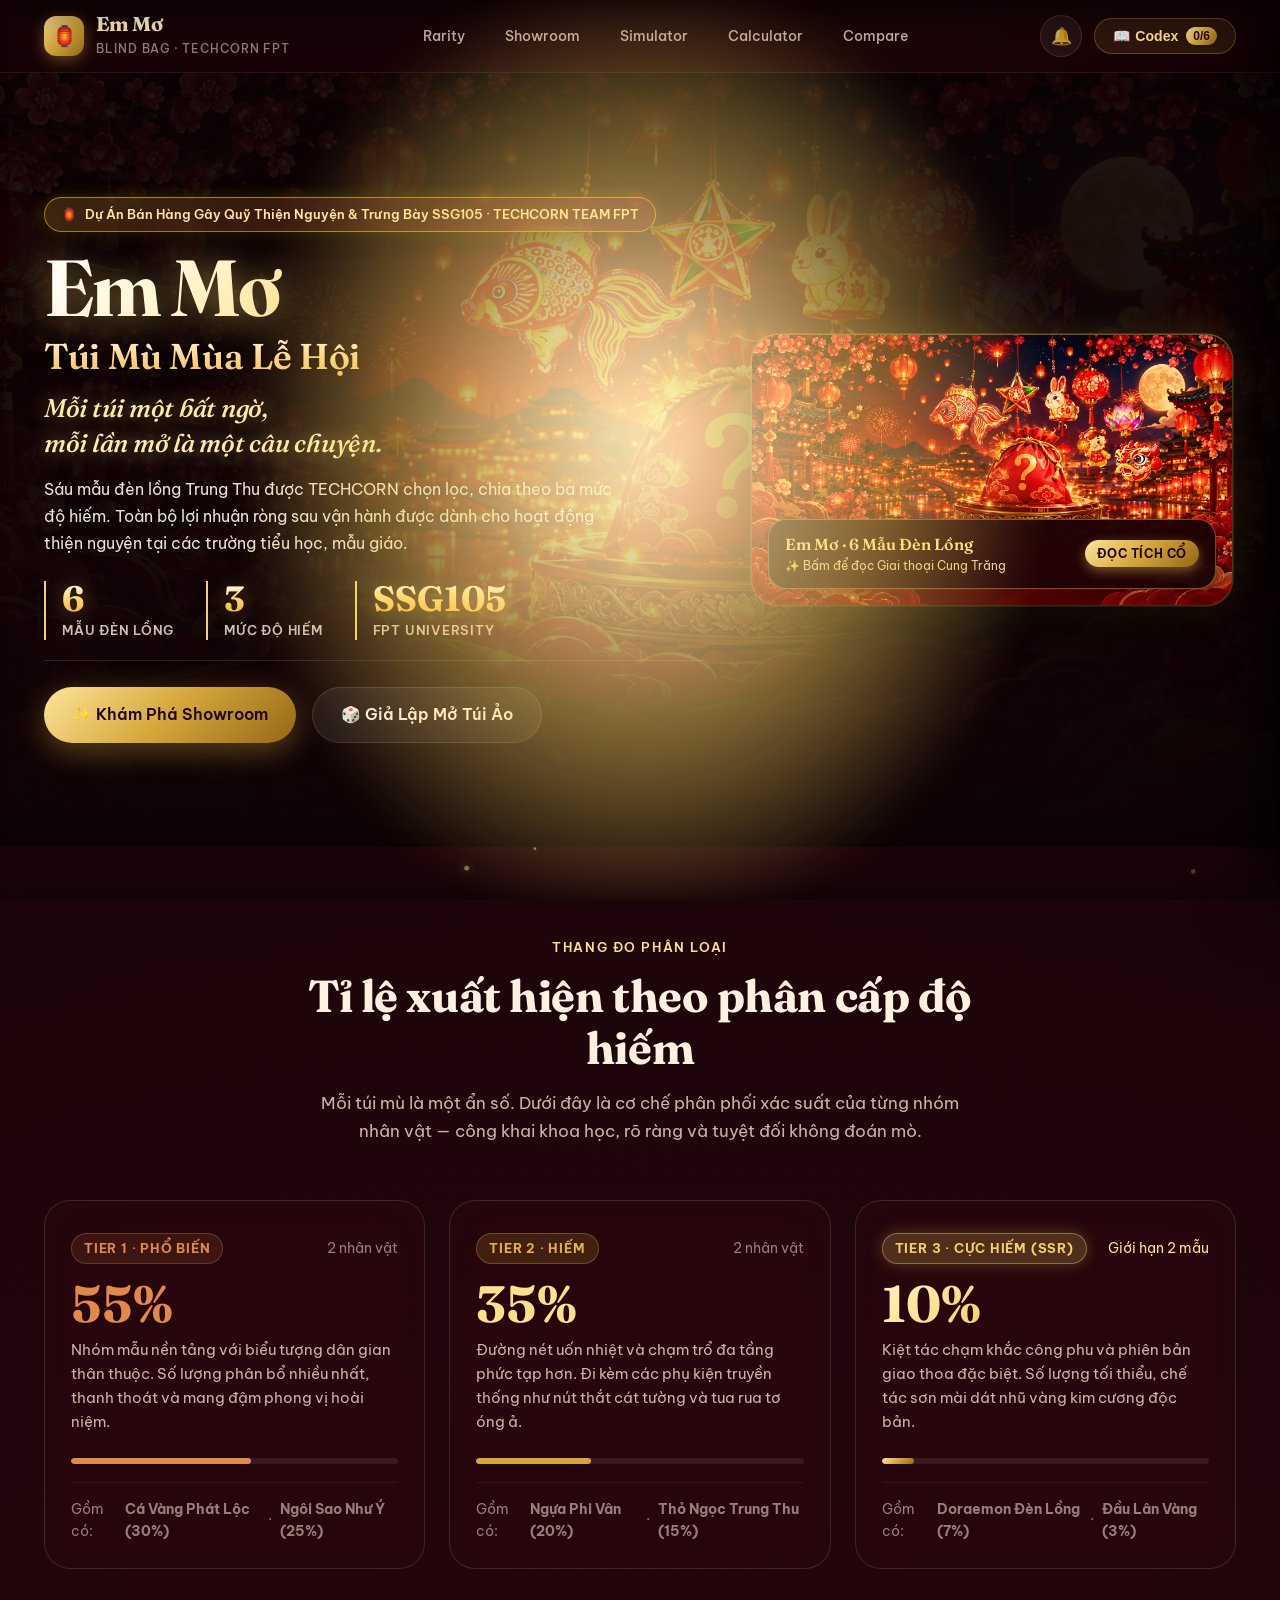
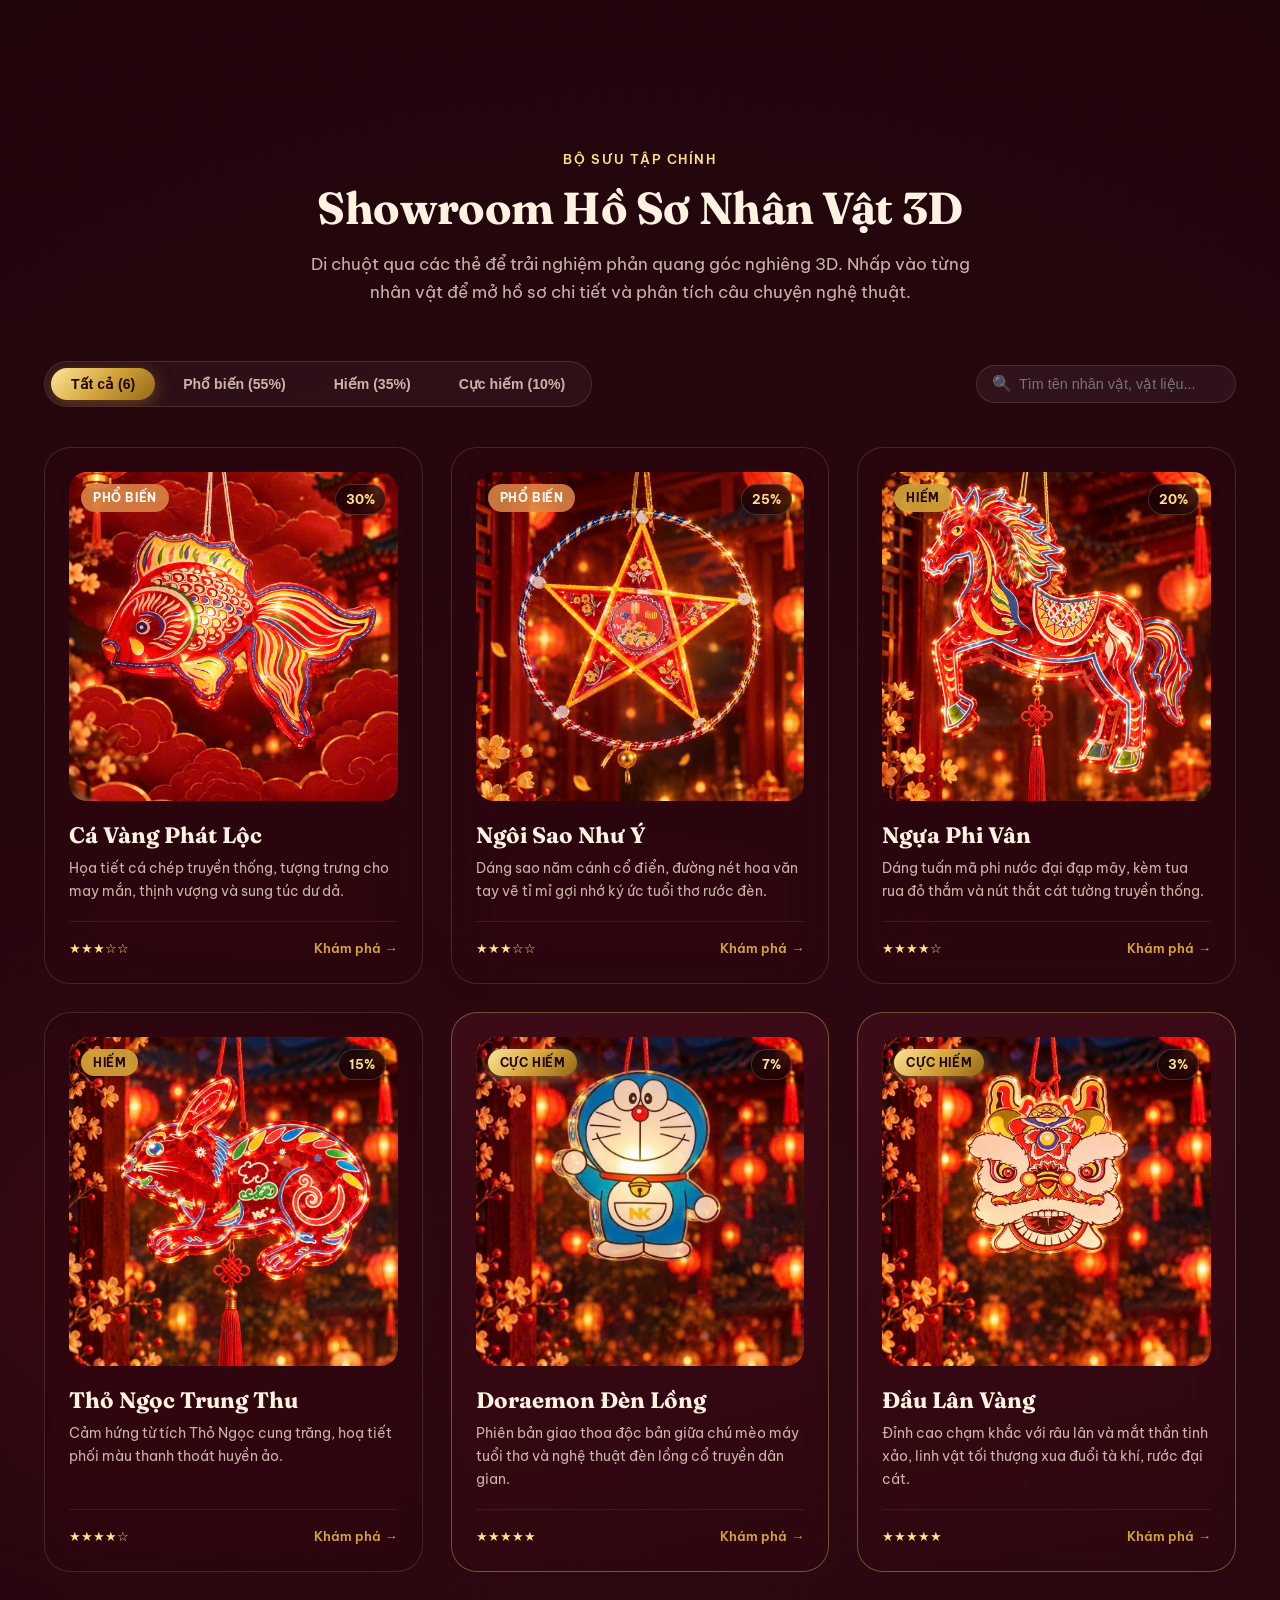
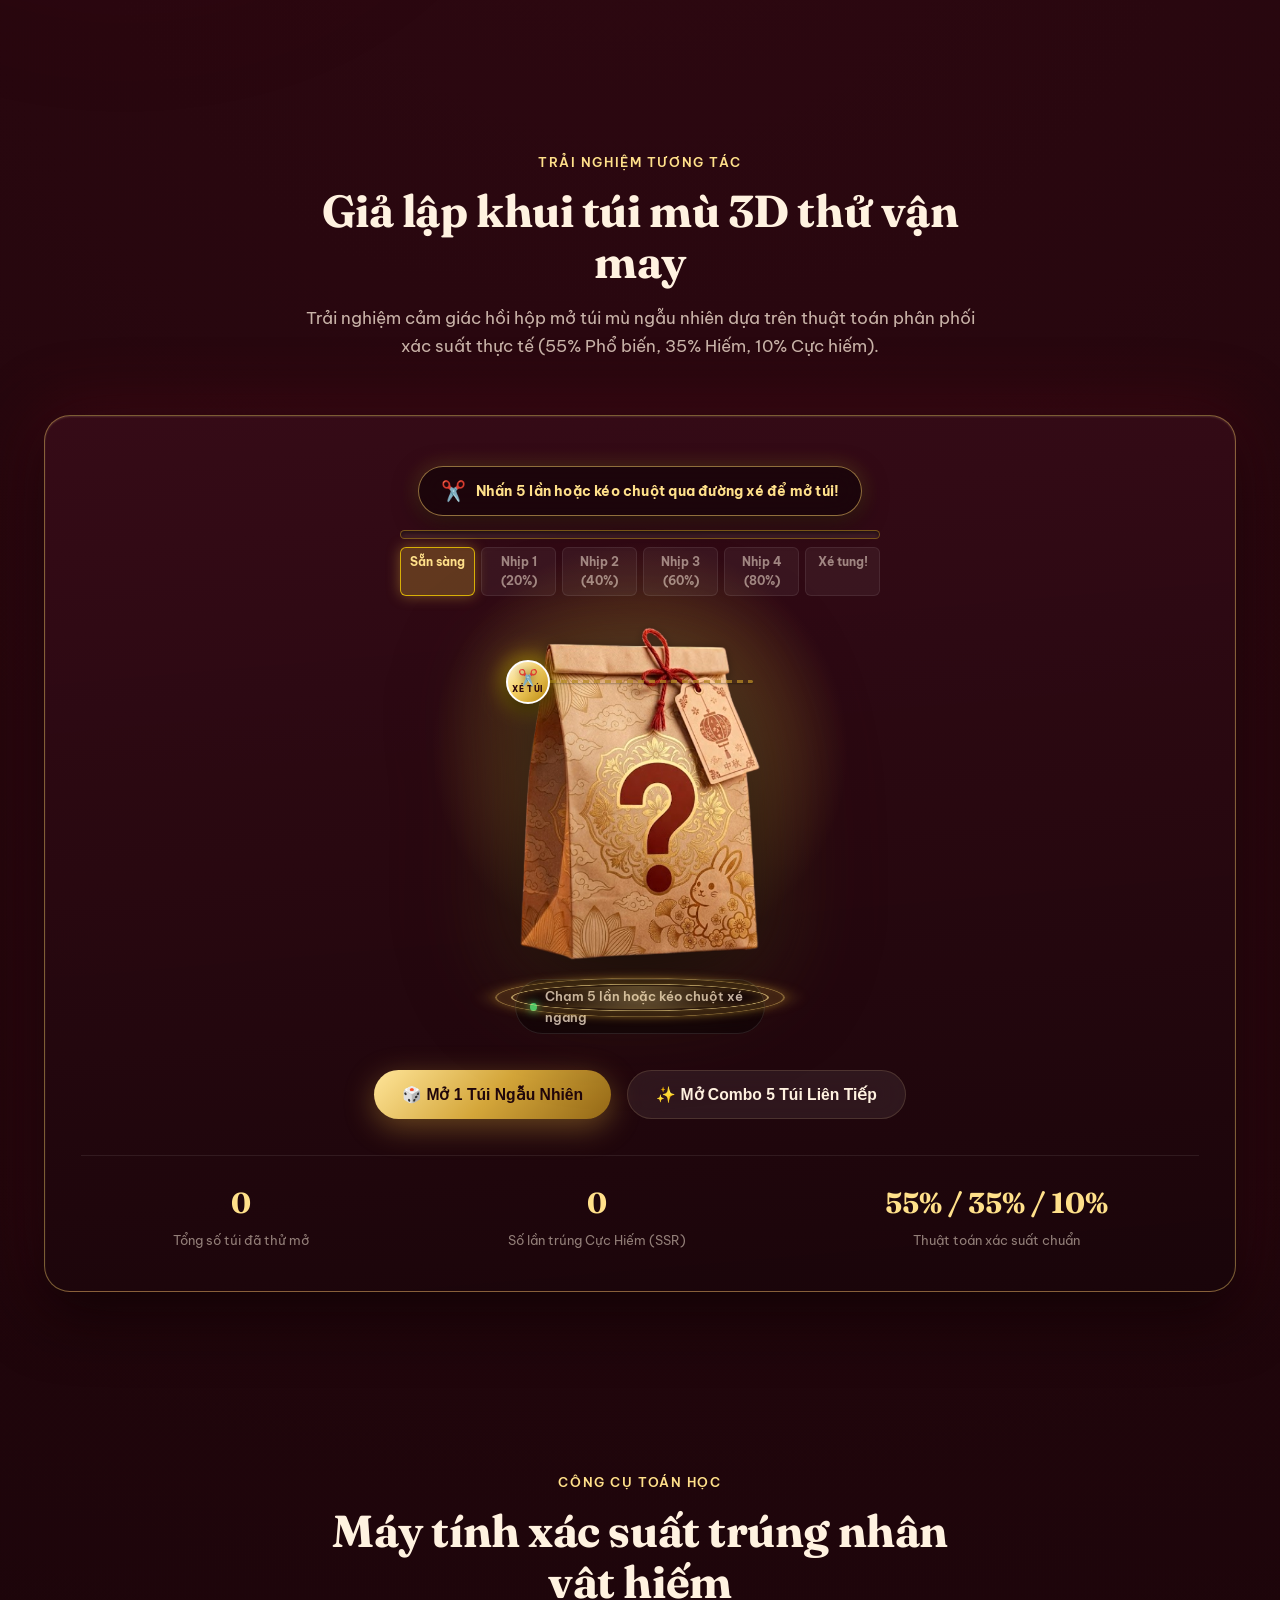
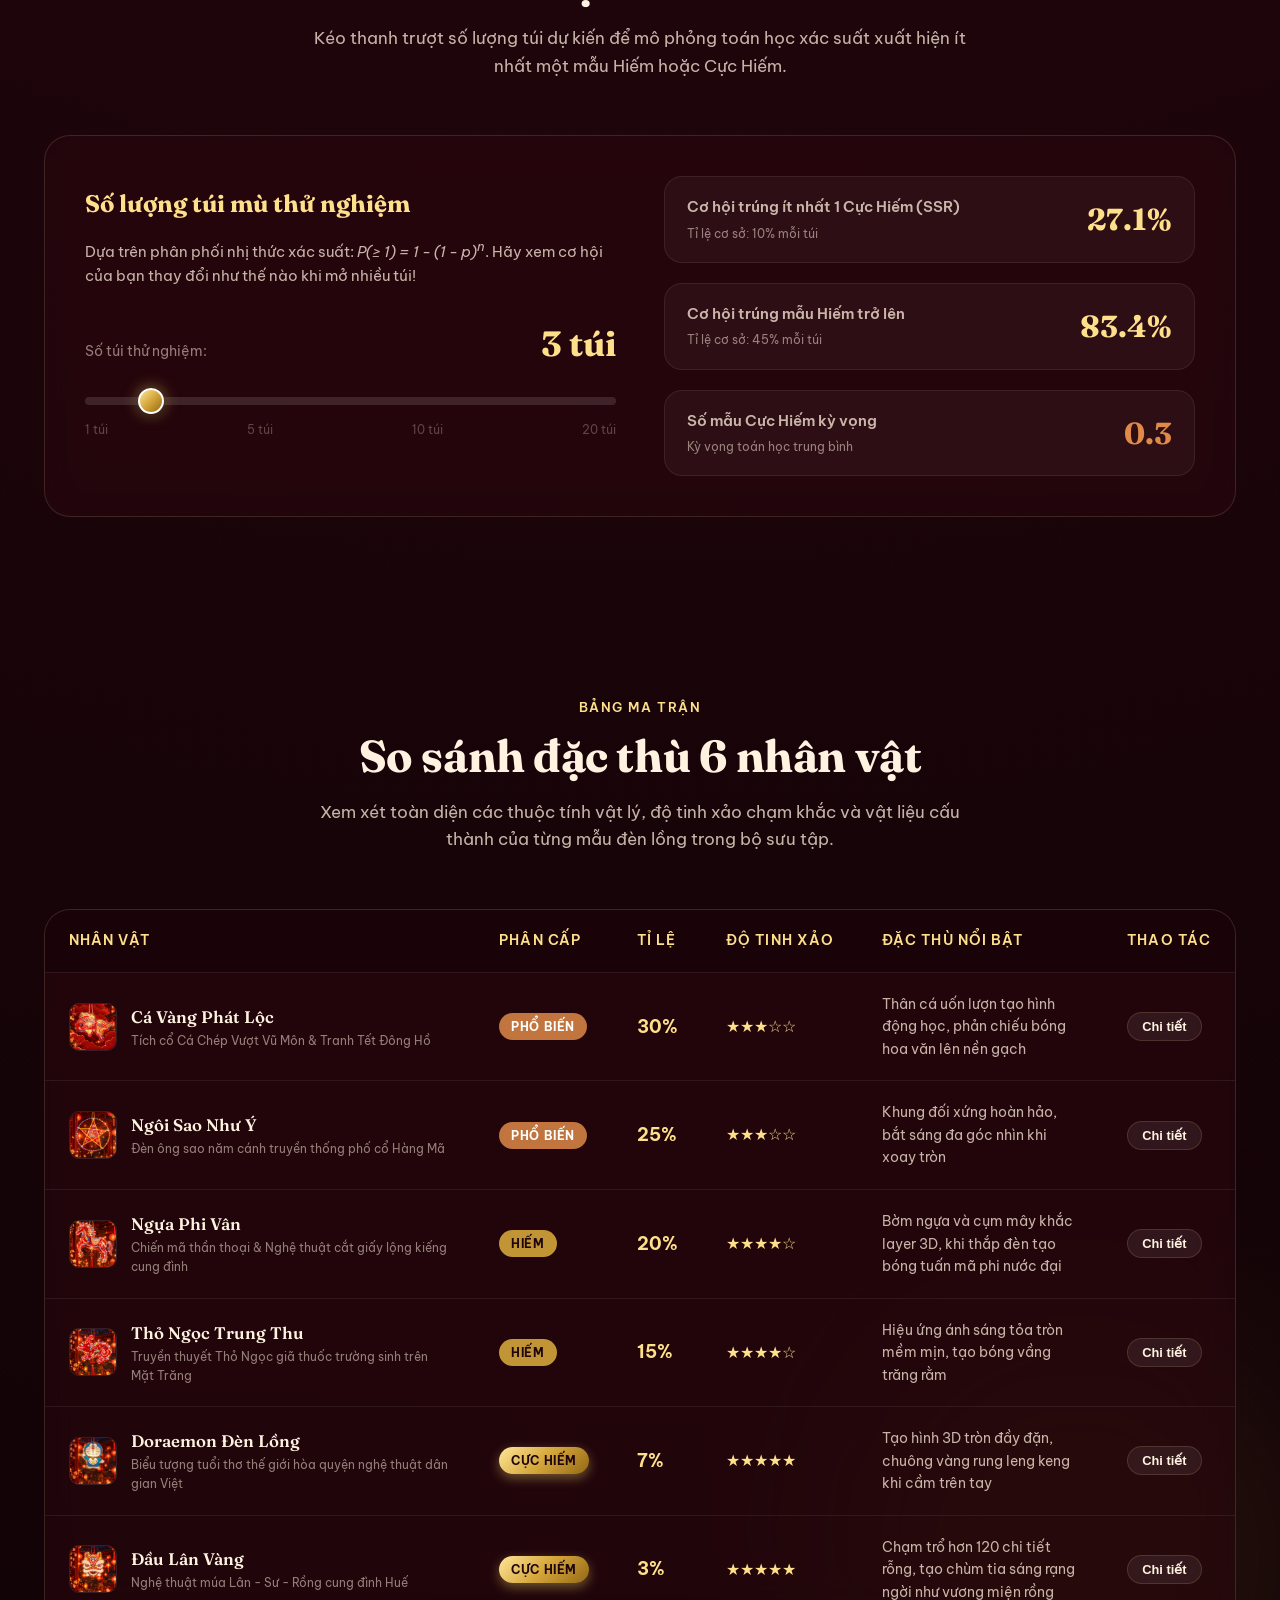
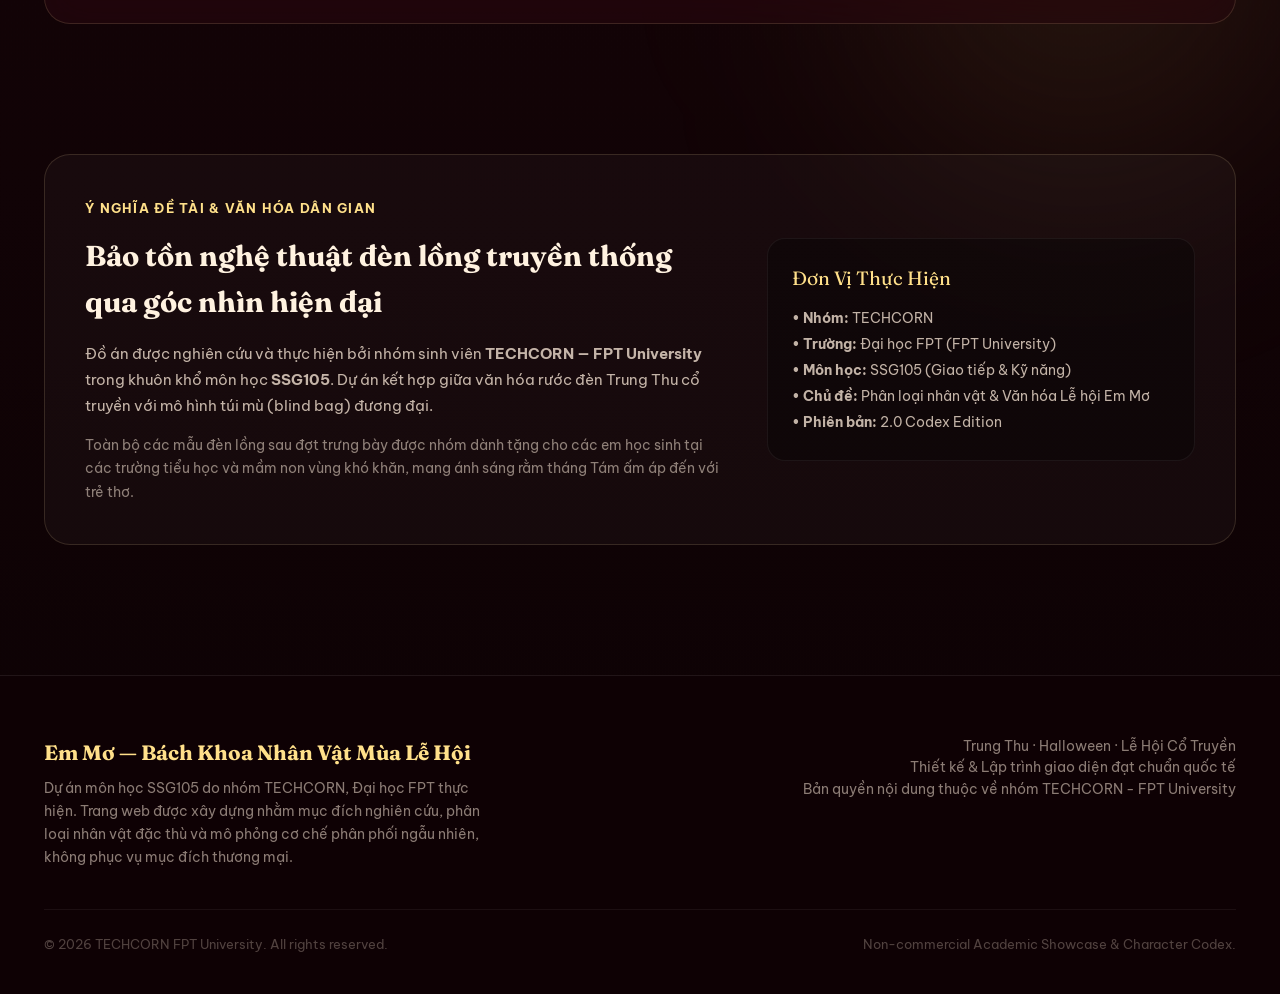
==== index.html @ 9662a5bc "feat(gacha): kéo dài hiệu ứng tia Laser & Lens Flare rực cháy trọn vẹn 3s delay" ====
<!DOCTYPE html>
<html lang="vi">

<head>
  <meta charset="UTF-8">
  <meta name="viewport" content="width=device-width, initial-scale=1.0">
  <title>Em Mơ · Showroom & Bách Khoa Phân Loại Nhân Vật Túi Mù Mùa Lễ Hội</title>

  <!-- SEO Meta Tags -->
  <meta name="description"
    content="Showroom và bách khoa phân loại nhân vật đặc thù đèn lồng túi mù mùa lễ hội. Phân tích chi tiết 6 mẫu đèn lồng, cơ chế tỉ lệ hiếm và công cụ giả lập mở túi 3D. Dự án nghiên cứu nhóm TECHCORN - FPT University.">
  <meta name="keywords"
    content="túi mù, phân loại nhân vật, đèn lồng trung thu, rarity tier, TECHCORN, FPT University, gacha simulator, bách khoa nhân vật">
  <meta property="og:title" content="Em Mơ · Showroom & Bách Khoa Phân Loại Nhân Vật Túi Mù">
  <meta property="og:description"
    content="Khám phá 6 mẫu nhân vật đèn lồng độc đáo với 3 cấp độ hiếm (Phổ biến, Hiếm, Cực hiếm). Trải nghiệm giả lập khui túi 3D sống động.">
  <meta property="og:type" content="website">

  <!-- Google Fonts -->
  <link rel="preconnect" href="https://fonts.googleapis.com">
  <link rel="preconnect" href="https://fonts.gstatic.com" crossorigin>
  <link
    href="https://fonts.googleapis.com/css2?family=Fraunces:ital,opsz,wght@0,9..144,400;0,9..144,600;0,9..144,700;1,9..144,500&family=Be+Vietnam+Pro:wght@400;500;600;700&display=swap"
    rel="stylesheet">

  <!-- Main Stylesheet -->
  <link rel="stylesheet" href="css/style.css?v=4.3_laser_3s">
</head>

<body>

  <!-- Top Reading / Scroll Progress Bar -->
  <div class="site-scroll-progress" id="siteScrollProgress" role="progressbar" aria-label="Tiến độ cuộn trang"
    aria-valuenow="0" aria-valuemin="0" aria-valuemax="100">
    <div class="scroll-progress-glow"></div>
  </div>

  <!-- Mid-Autumn Festive Preloader Screen -->
  <aside class="site-preloader" id="sitePreloader" role="dialog" aria-label="Màn hình tải dữ liệu Em Mơ">
    <div class="preloader-backdrop"></div>
    <div class="preloader-moon-aura"></div>
    <div class="preloader-sparkles" aria-hidden="true">
      <span class="sparkle sp-1">✨</span>
      <span class="sparkle sp-2">⭐</span>
      <span class="sparkle sp-3">✨</span>
      <span class="sparkle sp-4">🏮</span>
    </div>

    <div class="preloader-content">
      <div class="preloader-lantern-wrap">
        <div class="preloader-lantern-tassel top-tassel"></div>
        <div class="preloader-lantern-body">
          <div class="preloader-lantern-ribs"></div>
          <span class="preloader-lantern-icon">🏮</span>
          <div class="preloader-lantern-core-glow"></div>
        </div>
        <div class="preloader-lantern-tassel bottom-tassel"></div>
      </div>

      <div class="preloader-brand">
        <div class="preloader-tag">TECHCORN · FPT UNIVERSITY SSG105</div>
        <h2 class="preloader-title">Em Mơ</h2>
        <p class="preloader-subtitle">Túi Mù Mùa Lễ Hội · Bách Khoa Phân Loại & Showroom</p>
      </div>

      <div class="preloader-bar-wrap">
        <div class="preloader-bar-track">
          <div class="preloader-bar-fill" id="preloaderBarFill" style="width: 0%;">
            <div class="preloader-bar-shimmer"></div>
          </div>
        </div>
        <div class="preloader-status-row">
          <span class="preloader-milestone" id="preloaderMilestoneText">🏮 Đang thắp sáng lồng đèn & chuẩn bị giấy
            dó...</span>
          <span class="preloader-percent" id="preloaderPercent">0%</span>
        </div>
      </div>

      <button type="button" class="btn-skip-preloader" id="btnSkipPreloader" title="Bỏ qua màn hình tải">
        <span>Vào xem ngay</span>
        <span class="skip-arrow">➔</span>
      </button>
    </div>
  </aside>

  <!-- Grand Theatrical Red Opening Curtain (Khai Màn Lễ Hội) -->
  <div class="grand-stage-curtain" id="grandStageCurtain" aria-hidden="true">
    <div class="stage-curtain-half curtain-half-left">
      <div class="curtain-texture texture-left"></div>
      <div class="curtain-sheen"></div>
    </div>
    <div class="stage-curtain-half curtain-half-right">
      <div class="curtain-texture texture-right"></div>
      <div class="curtain-sheen"></div>
    </div>
    <div class="stage-curtain-center-seal" id="stageCurtainSeal">
      <div class="seal-halo"></div>
      <div class="seal-lantern">🏮</div>
      <div class="seal-brand">EM MƠ</div>
      <div class="seal-tassel"></div>
    </div>
    <div class="stage-curtain-light-beam" id="stageCurtainLightBeam"></div>
  </div>

  <!-- Cinematic Page & Section Transition Curtain -->
  <div class="page-transition-curtain" id="pageTransitionCurtain" aria-hidden="true">
    <div class="curtain-panel curtain-panel-top">
      <div class="curtain-fringe fringe-top"></div>
    </div>
    <div class="curtain-panel curtain-panel-bottom">
      <div class="curtain-fringe fringe-bottom"></div>
    </div>
    <div class="curtain-center-badge" id="curtainCenterBadge">
      <div class="curtain-badge-halo"></div>
      <div class="curtain-badge-lantern">🏮</div>
      <div class="curtain-badge-lead">KHÔNG GIAN LỄ HỘI EM MƠ</div>
      <div class="curtain-badge-title" id="curtainTargetTitle">Đang Chuyển Phân Khu...</div>
      <div class="curtain-badge-sub" id="curtainTargetDesc">Hòa cùng sắc màu ánh trăng Trung Thu</div>
      <div class="curtain-badge-spinner"></div>
    </div>
  </div>

  <!-- Ambient Festival Star Canvas -->
  <canvas id="starsCanvas"></canvas>

  <!-- Ambient Glow Effects -->
  <div class="ambient-glow ambient-glow-1"></div>
  <div class="ambient-glow ambient-glow-2"></div>
  <div class="ambient-glow ambient-glow-3"></div>

  <!-- Apple-style Navigation Header -->
  <header class="site-header">
    <div class="container nav-wrap">
      <a href="#hero" class="brand-badge" id="brandLogo">
        <div class="brand-icon">🏮</div>
        <div class="brand-text">
          <h1>Em Mơ</h1>
          <span>Blind Bag · TECHCORN FPT</span>
        </div>
      </a>

      <nav>
        <ul class="nav-links">
          <li><a href="#ti-le" class="nav-link">Rarity</a></li>
          <li><a href="#showroom" class="nav-link">Showroom</a></li>
          <li><a href="#gacha" class="nav-link">Simulator</a></li>
          <li><a href="#tinh-xac-suat" class="nav-link">Calculator</a></li>
          <li><a href="#so-sanh" class="nav-link">Compare</a></li>
        </ul>
      </nav>

      <div class="nav-actions">
        <button class="btn-icon" id="btnAudioToggle" title="Bật/Tắt âm thanh tương tác" aria-label="Toggle Sound">
          🔔
        </button>
        <button class="btn-codex-trigger" id="btnOpenCodex" aria-label="Mở sổ tay sưu tập">
          <span>📖 Codex</span>
          <span class="badge-count" id="codexBadgeCount">0/6</span>
        </button>
      </div>
    </div>
  </header>

  <!-- Hero Section (Apple Keynote Product Showcase) -->
  <section class="hero-section" id="hero">
    <!-- Interactive Background Layers (Spotlight / Flashlight Reveal on Cursor Move) -->
    <div class="hero-bg-layer hero-bg-dark"></div>
    <div class="hero-bg-layer hero-bg-reveal" id="heroSpotlightReveal"></div>
    <div class="hero-lantern-light" id="lanternCursorLight"></div>

    <div class="container hero-grid">
      <div class="hero-text-col">
        <div class="hero-tag">
          <span>🏮</span>
          <span>Dự Án Bán Hàng Gây Quỹ Thiện Nguyện & Trưng Bày SSG105 · TECHCORN TEAM FPT</span>
        </div>

        <h1 class="hero-title">
          <span class="hero-brand-highlight">Em Mơ</span>
          <span class="hero-title-sub">Túi Mù Mùa Lễ Hội</span>
        </h1>

        <p class="hero-slogan">
          Mỗi túi một bất ngờ,<br>
          mỗi lần mở là một câu chuyện.
        </p>

        <p class="hero-lead">
          Sáu mẫu đèn lồng Trung Thu được TECHCORN chọn lọc, chia theo ba mức độ hiếm. Toàn bộ lợi nhuận ròng sau vận
          hành được dành cho hoạt động thiện nguyện tại các trường tiểu học, mẫu giáo.
        </p>

        <div class="hero-meta-strip">
          <div class="meta-item">
            <div class="meta-num">6</div>
            <div class="meta-label">Mẫu đèn lồng</div>
          </div>
          <div class="meta-item">
            <div class="meta-num">3</div>
            <div class="meta-label">Mức độ hiếm</div>
          </div>
          <div class="meta-item">
            <div class="meta-num">SSG105</div>
            <div class="meta-label">FPT University</div>
          </div>
        </div>

        <div class="hero-cta-group">
          <a href="#showroom" class="btn btn-primary" id="btnExploreShowroom">
            <span>✨ Khám Phá Showroom</span>
          </a>
          <a href="#gacha" class="btn btn-secondary" id="btnTryGacha">
            <span>🎲 Giả Lập Mở Túi Ảo</span>
          </a>
        </div>
      </div>

      <div class="hero-showcase">
        <div class="hero-showcase-card" id="heroShowcaseCard" onclick="window.app.openLegendModal()"
          title="Nhấp để xem Giai thoại Chú Cuội Cung Trăng" style="cursor: pointer;">
          <img src="asset/2e14bcdc-1ac5-4136-96bd-afb84cd3220e.png" alt="Bộ sưu tập đèn lồng Em Mơ TECHCORN">
          <div class="hero-card-badge">
            <div class="badge-text-group">
              <div class="badge-name">Em Mơ · 6 Mẫu Đèn Lồng</div>
              <div class="badge-desc">✨ Bấm để đọc Giai thoại Cung Trăng</div>
            </div>
            <span class="card-tier-pill pill-epic badge-pill">Đọc Tích Cổ</span>
          </div>
        </div>
      </div>
    </div>
  </section>

  <!-- Rarity Matrix Section (Google Material Metrics) -->
  <section class="section" id="ti-le">
    <div class="container">
      <div class="section-head">
        <div class="section-tag">Thang Đo Phân Loại</div>
        <h2 class="section-title">Tỉ lệ xuất hiện theo phân cấp độ hiếm</h2>
        <p class="section-sub">
          Mỗi túi mù là một ẩn số. Dưới đây là cơ chế phân phối xác suất của từng nhóm nhân vật — công khai khoa học, rõ
          ràng và tuyệt đối không đoán mò.
        </p>
      </div>

      <div class="rarity-overview-grid">
        <!-- Common Tier -->
        <div class="rarity-tier-card tier-common">
          <div class="tier-top-tag">
            <span class="tier-badge">Tier 1 · Phổ biến</span>
            <span style="font-size: 0.85rem; color: var(--ink-tertiary);">2 nhân vật</span>
          </div>
          <div class="tier-rate-huge">55%</div>
          <p class="tier-summary">
            Nhóm mẫu nền tảng với biểu tượng dân gian thân thuộc. Số lượng phân bổ nhiều nhất, thanh thoát và mang đậm
            phong vị hoài niệm.
          </p>
          <div class="tier-bar-track">
            <div class="tier-bar-fill" style="width: 55%"></div>
          </div>
          <div class="tier-characters-preview">
            <span>Gồm có:</span>
            <strong>Cá Vàng Phát Lộc (30%)</strong> · <strong>Ngôi Sao Như Ý (25%)</strong>
          </div>
        </div>

        <!-- Rare Tier -->
        <div class="rarity-tier-card tier-rare">
          <div class="tier-top-tag">
            <span class="tier-badge">Tier 2 · Hiếm</span>
            <span style="font-size: 0.85rem; color: var(--ink-tertiary);">2 nhân vật</span>
          </div>
          <div class="tier-rate-huge">35%</div>
          <p class="tier-summary">
            Đường nét uốn nhiệt và chạm trổ đa tầng phức tạp hơn. Đi kèm các phụ kiện truyền thống như nút thắt cát
            tường và tua rua tơ óng ả.
          </p>
          <div class="tier-bar-track">
            <div class="tier-bar-fill" style="width: 35%"></div>
          </div>
          <div class="tier-characters-preview">
            <span>Gồm có:</span>
            <strong>Ngựa Phi Vân (20%)</strong> · <strong>Thỏ Ngọc Trung Thu (15%)</strong>
          </div>
        </div>

        <!-- Epic Tier -->
        <div class="rarity-tier-card tier-epic">
          <div class="tier-top-tag">
            <span class="tier-badge">Tier 3 · Cực hiếm (SSR)</span>
            <span style="font-size: 0.85rem; color: var(--gold-bright);">Giới hạn 2 mẫu</span>
          </div>
          <div class="tier-rate-huge">10%</div>
          <p class="tier-summary">
            Kiệt tác chạm khắc công phu và phiên bản giao thoa đặc biệt. Số lượng tối thiểu, chế tác sơn mài dát nhũ
            vàng kim cương độc bản.
          </p>
          <div class="tier-bar-track">
            <div class="tier-bar-fill" style="width: 10%"></div>
          </div>
          <div class="tier-characters-preview">
            <span>Gồm có:</span>
            <strong>Doraemon Đèn Lồng (7%)</strong> · <strong>Đầu Lân Vàng (3%)</strong>
          </div>
        </div>
      </div>
    </div>
  </section>

  <!-- Character Showroom (Apple 3D Tilt Cards) -->
  <section class="section" id="showroom">
    <div class="container">
      <div class="section-head">
        <div class="section-tag">Bộ Sưu Tập Chính</div>
        <h2 class="section-title">Showroom Hồ Sơ Nhân Vật 3D</h2>
        <p class="section-sub">
          Di chuột qua các thẻ để trải nghiệm phản quang góc nghiêng 3D. Nhấp vào từng nhân vật để mở hồ sơ chi tiết và
          phân tích câu chuyện nghệ thuật.
        </p>
      </div>

      <!-- Controls: Filter Pills & Search -->
      <div class="showroom-controls">
        <div class="filter-pills" role="tablist">
          <button class="filter-pill active" data-filter="all">Tất cả (6)</button>
          <button class="filter-pill" data-filter="common">Phổ biến (55%)</button>
          <button class="filter-pill" data-filter="rare">Hiếm (35%)</button>
          <button class="filter-pill" data-filter="epic">Cực hiếm (10%)</button>
        </div>

        <div class="search-input-wrap">
          <span class="search-icon">🔍</span>
          <input type="text" id="characterSearch" placeholder="Tìm tên nhân vật, vật liệu..."
            aria-label="Tìm kiếm nhân vật">
        </div>
      </div>

      <!-- Card Grid dynamically rendered by app.js -->
      <div class="characters-grid" id="charactersGrid">
        <!-- Rendered by JS -->
      </div>
    </div>
  </section>

  <!-- Gacha Simulator Section (Google Interactive Utility) -->
  <section class="section" id="gacha">
    <div class="container">
      <div class="section-head">
        <div class="section-tag">Trải Nghiệm Tương Tác</div>
        <h2 class="section-title">Giả lập khui túi mù 3D thử vận may</h2>
        <p class="section-sub">
          Trải nghiệm cảm giác hồi hộp mở túi mù ngẫu nhiên dựa trên thuật toán phân phối xác suất thực tế (55% Phổ
          biến, 35% Hiếm, 10% Cực hiếm).
        </p>
      </div>

      <div class="simulator-box">
        <!-- Suspense flash overlay for 3s reveal moment -->
        <div class="suspense-flash-overlay" id="suspenseFlashOverlay"></div>

        <div class="sim-visual-stage">
          <!-- Background Atmospheric Light & Spinning Sunburst Rays -->
          <div class="bag-light-rays" id="bagLightRays"></div>
          <div class="sunburst-rays" id="sunburstRays"></div>

          <!-- Tear Status & Step Indicators -->
          <div class="tear-status-box" id="tearStatusBox">
            <div class="tear-hint-badge" id="tearHintBadge">
              <span class="tear-hint-icon">✂️</span>
              <span class="tear-hint-text" id="tearHintText">Nhấn 5 lần hoặc kéo chuột qua đường xé để mở túi!</span>
            </div>

            <!-- 3-Second Suspense Countdown Banner (Shown during suspense phase) -->
            <div class="suspense-countdown-badge" id="suspenseCountdownBadge" style="display: none;">
              <span class="countdown-spinner">🏮</span>
              <span class="countdown-text" id="countdownText">Đang giải mã nhân vật... 3.0s</span>
            </div>

            <div class="tear-progress-wrapper">
              <div class="tear-progress-bar">
                <div class="tear-progress-fill" id="tearProgressFill" style="width: 0%;"></div>
              </div>
              <div class="tear-step-indicators" id="tearStepIndicators">
                <div class="tear-step-pill active" data-step="0">Sẵn sàng</div>
                <div class="tear-step-pill" data-step="1">Nhịp 1 (20%)</div>
                <div class="tear-step-pill" data-step="2">Nhịp 2 (40%)</div>
                <div class="tear-step-pill" data-step="3">Nhịp 3 (60%)</div>
                <div class="tear-step-pill" data-step="4">Nhịp 4 (80%)</div>
                <div class="tear-step-pill" data-step="5">Xé tung!</div>
              </div>
            </div>
          </div>

          <!-- Realistic Kraft Paper Blind Bag & Interactive Stage -->
          <div class="blind-bag-wrapper" id="interactiveBag" role="button" tabindex="0"
            aria-label="Túi mù Em Mơ - Nhấn 5 lần hoặc kéo chuột để xé">
            <div class="blind-bag-stage" id="blindBagStage">
              <!-- Golden light ray leaking from tear -->
              <div class="bag-internal-glow" id="bagInternalGlow"></div>

              <!-- Main Kraft Paper Bag Container with Two-Part Separation -->
              <div class="bag-image-container" id="bagImageContainer">
                <!-- 1. Interior Bag Cavity (Revealed between the split parts) -->
                <div class="bag-interior-cavity" id="bagInteriorCavity">
                  <div class="bag-cavity-bg"></div>
                  <div class="bag-cavity-gold-glow"></div>
                </div>

                <!-- 2. Suspense Peek Card (Nested inside the cavity, rises up when torn) -->
                <div class="suspense-peek-card" id="suspensePeekCard">
                  <div class="peek-card-inner">
                    <span class="peek-lantern-icon">🏮</span>
                    <div class="peek-aura"></div>
                    <span class="peek-text">MỞ BÍ ẨN</span>
                  </div>
                </div>

                <!-- 3. Bottom Part of Bag (Pouch Body below tear line) -->
                <div class="bag-split-part bag-part-bottom" id="bagPartBottom">
                  <img src="asset/blind_bag_kraft.png" alt="Thân túi mù Em Mơ" class="bag-kraft-img" draggable="false">
                  <div class="bag-torn-fringe bag-torn-fringe-bottom" id="tornFringeBottom"></div>
                </div>

                <!-- 4. Top Part of Bag (Folded Flap above tear line - Separates and Lifts) -->
                <div class="bag-split-part bag-part-top" id="bagPartTop">
                  <img src="asset/blind_bag_kraft.png" alt="Nắp túi mù Em Mơ" class="bag-kraft-img" draggable="false">
                  <div class="bag-torn-fringe bag-torn-fringe-top" id="tornFringeTop"></div>
                </div>

                <!-- 5. Enhanced Jagged Tear Strip Zone Across Paper Fold -->
                <div class="tear-strip-zone" id="tearStripZone" title="Kéo chuột ngang hoặc chạm vào đây để xé túi!">
                  <div class="tear-line-guide">
                    <!-- Dashed Perforation Teeth -->
                    <div class="tear-paper-perforation"></div>

                    <!-- Jagged Glowing Cut Seam -->
                    <div class="tear-line-cut" id="tearLineCut" style="width: 0%;">
                      <div class="tear-jagged-core"></div>
                      <div class="tear-edge-fibers"></div>
                    </div>

                    <!-- Sliding Scissor Zipper Knob -->
                    <div class="tear-zipper" id="tearZipper" style="left: 0%;">
                      <div class="zipper-blade-core">
                        <span class="zipper-blade">✂️</span>
                      </div>
                      <span class="zipper-label">XÉ TÚI</span>
                    </div>
                  </div>
                </div>

                <!-- 6. Paper Shred Particles Container -->
                <div class="paper-shreds-container" id="paperShredsContainer"></div>

                <!-- 7. Cinematic Laser Slice Beam & Anamorphic Flare (Inspired by Gacha Video) -->
                <div class="laser-flare-slice" id="laserFlareSlice">
                  <div class="laser-beam-core"></div>
                  <div class="laser-beam-flare"></div>
                  <div class="laser-spark-burst"></div>
                </div>

                <!-- 8. Volumetric Slit God-Rays (Erupting from opened seam) -->
                <div class="slit-god-rays" id="slitGodRays">
                  <div class="god-ray ray-1"></div>
                  <div class="god-ray ray-2"></div>
                  <div class="god-ray ray-3"></div>
                  <div class="god-ray ray-4"></div>
                  <div class="god-ray ray-5"></div>
                </div>
              </div>
            </div>

            <!-- Lotus Pedestal Platform -->
            <div class="bag-lotus-pedestal">
              <div class="pedestal-ring pedestal-ring-outer"></div>
              <div class="pedestal-ring pedestal-ring-inner"></div>
              <div class="pedestal-light-disc"></div>
            </div>

            <div class="bag-interactive-tag" id="bagInteractiveTag">
              <span class="pulse-dot"></span>
              <span id="bagTagText">Chạm 5 lần hoặc kéo chuột xé ngang</span>
            </div>
          </div>
        </div>

        <div class="sim-actions">
          <button class="btn btn-primary" id="btnPull1">
            <span>🎲 Mở 1 Túi Ngẫu Nhiên</span>
          </button>
          <button class="btn btn-secondary" id="btnPull5">
            <span>✨ Mở Combo 5 Túi Liên Tiếp</span>
          </button>
        </div>

        <div class="sim-stats-strip">
          <div>
            <div class="sim-stat-val" id="statTotalPulls">0</div>
            <div class="sim-stat-lbl">Tổng số túi đã thử mở</div>
          </div>
          <div>
            <div class="sim-stat-val" id="statEpicPulls">0</div>
            <div class="sim-stat-lbl">Số lần trúng Cực Hiếm (SSR)</div>
          </div>
          <div>
            <div class="sim-stat-val">55% / 35% / 10%</div>
            <div class="sim-stat-lbl">Thuật toán xác suất chuẩn</div>
          </div>
        </div>
      </div>
    </div>
  </section>

  <!-- Interactive Probability Calculator (Google-style Smart Tool) -->
  <section class="section" id="tinh-xac-suat">
    <div class="container">
      <div class="section-head">
        <div class="section-tag">Công Cụ Toán Học</div>
        <h2 class="section-title">Máy tính xác suất trúng nhân vật hiếm</h2>
        <p class="section-sub">
          Kéo thanh trượt số lượng túi dự kiến để mô phỏng toán học xác suất xuất hiện ít nhất một mẫu Hiếm hoặc Cực
          Hiếm.
        </p>
      </div>

      <div class="calc-card">
        <div>
          <h3
            style="font-family: 'Fraunces', serif; font-size: 1.5rem; color: var(--gold-bright); margin-bottom: 12px;">
            Số lượng túi mù thử nghiệm
          </h3>
          <p style="color: var(--ink-secondary); font-size: 0.95rem; line-height: 1.6;">
            Dựa trên phân phối nhị thức xác suất: <em>P(≥ 1) = 1 - (1 - p)<sup>n</sup></em>. Hãy xem cơ hội của bạn thay
            đổi như thế nào khi mở nhiều túi!
          </p>

          <div class="slider-group">
            <div class="slider-label-row">
              <span style="font-size: 0.9rem; color: var(--ink-tertiary);">Số túi thử nghiệm:</span>
              <span class="slider-count-display" id="sliderCountDisplay">3 túi</span>
            </div>
            <input type="range" class="custom-slider" id="bagCountSlider" min="1" max="20" value="3" step="1">
            <div
              style="display:flex; justify-content:space-between; font-size:0.75rem; color:var(--ink-faint); margin-top:8px;">
              <span>1 túi</span>
              <span>5 túi</span>
              <span>10 túi</span>
              <span>20 túi</span>
            </div>
          </div>
        </div>

        <div class="calc-results-panel">
          <div class="result-metric-row">
            <div>
              <div class="metric-name">Cơ hội trúng ít nhất 1 Cực Hiếm (SSR)</div>
              <div style="font-size: 0.78rem; color: var(--ink-tertiary); margin-top: 4px;">Tỉ lệ cơ sở: 10% mỗi túi
              </div>
            </div>
            <div class="metric-pct" id="calcEpicPct">27.1%</div>
          </div>

          <div class="result-metric-row">
            <div>
              <div class="metric-name">Cơ hội trúng mẫu Hiếm trở lên</div>
              <div style="font-size: 0.78rem; color: var(--ink-tertiary); margin-top: 4px;">Tỉ lệ cơ sở: 45% mỗi túi
              </div>
            </div>
            <div class="metric-pct" id="calcRarePct">83.4%</div>
          </div>

          <div class="result-metric-row">
            <div>
              <div class="metric-name">Số mẫu Cực Hiếm kỳ vọng</div>
              <div style="font-size: 0.78rem; color: var(--ink-tertiary); margin-top: 4px;">Kỳ vọng toán học trung bình
              </div>
            </div>
            <div class="metric-pct" style="color: var(--tier-common);" id="calcExpectedEpic">0.3</div>
          </div>
        </div>
      </div>
    </div>
  </section>

  <!-- Comparison Matrix (Apple-style Specifications Comparison) -->
  <section class="section" id="so-sanh">
    <div class="container">
      <div class="section-head">
        <div class="section-tag">Bảng Ma Trận</div>
        <h2 class="section-title">So sánh đặc thù 6 nhân vật</h2>
        <p class="section-sub">
          Xem xét toàn diện các thuộc tính vật lý, độ tinh xảo chạm khắc và vật liệu cấu thành của từng mẫu đèn lồng
          trong bộ sưu tập.
        </p>
      </div>

      <div class="table-responsive">
        <table class="matrix-table">
          <thead>
            <tr>
              <th>Nhân vật</th>
              <th>Phân cấp</th>
              <th>Tỉ lệ</th>
              <th>Độ tinh xảo</th>
              <th>Đặc thù nổi bật</th>
              <th>Thao tác</th>
            </tr>
          </thead>
          <tbody id="compareTableBody">
            <!-- Rendered by JS -->
          </tbody>
        </table>
      </div>
    </div>
  </section>

  <!-- Academic & Cultural Project Context -->
  <section class="section" style="padding-top: 40px;">
    <div class="container">
      <div
        style="background: rgba(255,255,255,0.03); border: var(--glass-border); border-radius: var(--radius-lg); padding: 40px; display: grid; grid-template-columns: 1.2fr 0.8fr; gap: 40px; align-items: center;">
        <div>
          <span
            style="font-size: 0.8rem; font-weight:700; text-transform:uppercase; letter-spacing:0.1em; color:var(--gold-bright);">Ý
            Nghĩa Đề Tài & Văn Hóa Dân Gian</span>
          <h3 style="font-family:'Fraunces', serif; font-size:1.8rem; margin:12px 0 16px; color:var(--ink-primary);">
            Bảo tồn nghệ thuật đèn lồng truyền thống qua góc nhìn hiện đại
          </h3>
          <p style="color:var(--ink-secondary); font-size:0.95rem; line-height:1.7; margin-bottom:16px;">
            Đồ án được nghiên cứu và thực hiện bởi nhóm sinh viên <strong>TECHCORN — FPT University</strong> trong khuôn
            khổ môn học <strong>SSG105</strong>. Dự án kết hợp giữa văn hóa rước đèn Trung Thu cổ truyền với mô hình túi
            mù (blind bag) đương đại.
          </p>
          <p style="color:var(--ink-tertiary); font-size:0.9rem; line-height:1.6;">
            Toàn bộ các mẫu đèn lồng sau đợt trưng bày được nhóm dành tặng cho các em học sinh tại các trường tiểu học
            và mầm non vùng khó khăn, mang ánh sáng rằm tháng Tám ấm áp đến với trẻ thơ.
          </p>
        </div>

        <div
          style="background: rgba(0,0,0,0.3); border-radius: var(--radius-md); padding: 24px; border: 1px solid rgba(255,255,255,0.06);">
          <div style="font-family:'Fraunces', serif; font-size:1.2rem; color:var(--gold-bright); margin-bottom:12px;">
            Đơn Vị Thực Hiện</div>
          <div style="font-size:0.9rem; color:var(--ink-secondary); line-height:1.8;">
            <div>• <strong>Nhóm:</strong> TECHCORN</div>
            <div>• <strong>Trường:</strong> Đại học FPT (FPT University)</div>
            <div>• <strong>Môn học:</strong> SSG105 (Giao tiếp & Kỹ năng)</div>
            <div>• <strong>Chủ đề:</strong> Phân loại nhân vật & Văn hóa Lễ hội Em Mơ</div>
            <div>• <strong>Phiên bản:</strong> 2.0 Codex Edition</div>
          </div>
        </div>
      </div>
    </div>
  </section>

  <!-- Site Footer -->
  <footer class="site-footer">
    <div class="container">
      <div class="footer-grid">
        <div class="footer-brand">
          <h4>Em Mơ — Bách Khoa Nhân Vật Mùa Lễ Hội</h4>
          <p>
            Dự án môn học SSG105 do nhóm TECHCORN, Đại học FPT thực hiện. Trang web được xây dựng nhằm mục đích nghiên
            cứu, phân loại nhân vật đặc thù và mô phỏng cơ chế phân phối ngẫu nhiên, không phục vụ mục đích thương mại.
          </p>
        </div>
        <div class="footer-credits">
          <div>Trung Thu · Halloween · Lễ Hội Cổ Truyền</div>
          <div>Thiết kế & Lập trình giao diện đạt chuẩn quốc tế</div>
          <div>Bản quyền nội dung thuộc về nhóm TECHCORN - FPT University</div>
        </div>
      </div>

      <div class="footer-bottom">
        <div>© 2026 TECHCORN FPT University. All rights reserved.</div>
        <div>Non-commercial Academic Showcase & Character Codex.</div>
      </div>
    </div>
  </footer>

  <!-- =========================================================================
       MODALS & DRAWERS
       ========================================================================= -->

  <!-- Character Inspect Modal (Apple Inspection View) -->
  <div class="modal-overlay" id="inspectModal" role="dialog" aria-modal="true">
    <div class="modal-dialog">
      <button class="modal-close-btn" id="btnCloseInspect" aria-label="Đóng hồ sơ">✕</button>
      <div id="inspectContent">
        <!-- Rendered dynamically by app.js -->
      </div>
    </div>
  </div>

  <!-- Gacha Reveal Modal (Cinematic Unboxing & 3D Card Flip Stage) -->
  <div class="modal-overlay gacha-stage-overlay" id="revealModal" role="dialog" aria-modal="true">
    <div class="modal-dialog gacha-theater-dialog">
      <button class="modal-close-btn gacha-close-btn" id="btnCloseReveal" aria-label="Đóng kết quả">✕</button>
      <div class="gacha-theater-stage" id="revealSingleContent">
        <!-- Rendered dynamically by gacha-simulator.js -->
      </div>
    </div>
  </div>

  <!-- Moon Legend Modal (Giai Thoại Chú Cuội Cung Trăng) -->
  <div class="modal-overlay" id="legendModal" role="dialog" aria-modal="true">
    <div class="modal-dialog" style="max-width: 740px;">
      <button class="modal-close-btn" id="btnCloseLegend" aria-label="Đóng giai thoại">✕</button>
      <div class="legend-modal-content">
        <div class="legend-modal-header">
          <div class="legend-modal-tag">🏮 Tích Cổ Dân Gian Việt Nam</div>
          <h2 class="legend-modal-title">Giai Thoại Cung Trăng · Sự Tích Chú Cuội & Cây Đa Thần</h2>
        </div>

        <div class="legend-modal-body">
          <div class="legend-modal-art">
            <img src="asset/2e14bcdc-1ac5-4136-96bd-afb84cd3220e.png" alt="Chú Cuội Cung Trăng Em Mơ">
            <div class="legend-art-caption">Đêm rằm tháng Tám — Ánh trăng rằm và rước đèn lồng tuổi thơ</div>
          </div>

          <div class="legend-story-card">
            <div class="legend-quote-mark">“</div>
            <p class="legend-story-text">
              Chú Cuội có một cây đa thần, lá có thể cải tử hoàn sinh. Cuội dặn vợ tuyệt đối không được tưới nước bẩn
              vào gốc cây, nhưng vợ Cuội quên lời, cây đa bật gốc bay thẳng lên trời. Cuội chạy theo ôm lấy rễ cây, bị
              cuốn lên cung trăng luôn từ đó. Vì vậy, đêm rằm nhìn lên mặt trăng, người ta nói có thể thấy bóng chú Cuội
              ngồi dưới gốc cây đa — và trẻ con rước đèn đêm Trung Thu cũng là để "gọi" Cuội cùng chị Hằng xuống trần
              chơi với chúng.
            </p>
          </div>

          <div class="legend-cultural-significance">
            <div class="significance-icon">🏮</div>
            <div class="significance-text">
              <strong>Ý nghĩa dự án Em Mơ:</strong> Mỗi chiếc đèn lồng được thắp sáng không chỉ thắp lên niềm vui rước
              hội của tuổi thơ mà còn là nhịp cầu lưu giữ bản sắc văn hóa dân gian Việt, hướng tới mục tiêu thiện nguyện
              gây quỹ mang lồng đèn trao tặng các em nhỏ vùng khó khăn.
            </div>
          </div>
        </div>

        <div class="legend-modal-footer">
          <button class="btn btn-primary"
            onclick="document.getElementById('legendModal').classList.remove('active'); if(window.app && window.app.transitionTo){ window.app.transitionTo('#showroom'); } else { window.location.href='#showroom'; }">
            ✨ Khám Phá 6 Mẫu Đèn Lồng
          </button>
          <button class="btn btn-secondary"
            onclick="document.getElementById('legendModal').classList.remove('active');">
            Đóng Lại
          </button>
        </div>
      </div>
    </div>
  </div>

  <!-- Personal Codex Drawer (Sổ Tay Sưu Tập Cá Nhân) -->
  <div class="codex-drawer" id="codexDrawer" role="dialog" aria-modal="true">
    <div class="drawer-header">
      <div class="drawer-title">📖 Sổ Tay Sưu Tập</div>
      <button class="modal-close-btn" id="btnCloseCodex" style="position:static;" aria-label="Đóng sổ tay">✕</button>
    </div>

    <div class="drawer-body">
      <div class="codex-progress-box">
        <div id="codexProgressText"
          style="font-size:0.9rem; font-weight:600; color:var(--ink-secondary); margin-bottom:8px;">
          Đã khám phá 0/6 nhân vật (0%)
        </div>
        <div class="tier-bar-track" style="margin-bottom:0;">
          <div class="tier-bar-fill" id="codexProgressBar" style="width:0%; background: var(--gold-gradient);"></div>
        </div>
      </div>

      <p style="font-size:0.82rem; color:var(--ink-tertiary); margin-bottom:16px;">
        Mỗi khi bạn mở túi mù tại khu vực Giả Lập, nhân vật tương ứng sẽ được tự động mở khóa và lưu vào sổ tay trên
        trình duyệt của bạn!
      </p>

      <div class="codex-grid" id="codexGrid">
        <!-- Rendered dynamically by codex.js -->
      </div>
    </div>
  </div>

  <!-- JavaScript Modules -->
  <script src="js/codex.js"></script>
  <script src="js/gacha-simulator.js?v=4.3_laser_3s"></script>
  <script src="js/app.js?v=4.3_laser_3s"></script>
</body>

</html>
---- css/style.css ----
/* ==========================================================================
   EM MƠ — CHARACTER & RARITY CODEX DESIGN SYSTEM
   Inspired by Apple (Liquid Glass, 3D Perspective, Ambient Lighting)
   & Google (Dynamic Interaction, Material Dynamics, Micro-animations)
   ========================================================================== */

:root {
  /* Color Tokens */
  --bg-deep: #160408;
  --bg-dark: #22060c;
  --bg-lantern: #380812;
  --bg-card: rgba(45, 11, 19, 0.72);
  --bg-card-hover: rgba(65, 16, 28, 0.85);
  --bg-card-glass: rgba(36, 9, 15, 0.65);
  
  --ink-primary: #fff2e0;
  --ink-secondary: rgba(255, 238, 220, 0.75);
  --ink-tertiary: rgba(255, 238, 220, 0.52);
  --ink-faint: rgba(255, 238, 220, 0.28);
  
  /* Rarity Colors */
  --tier-common: #df8a48;
  --tier-common-glow: rgba(223, 138, 72, 0.4);
  --tier-common-bg: rgba(223, 138, 72, 0.12);
  
  --tier-rare: #e5b33d;
  --tier-rare-glow: rgba(229, 179, 61, 0.5);
  --tier-rare-bg: rgba(229, 179, 61, 0.15);
  
  --tier-epic: #f6d166;
  --tier-epic-glow: rgba(246, 209, 102, 0.7);
  --tier-epic-bg: rgba(246, 209, 102, 0.2);
  --tier-epic-purple: #c084fc;
  
  /* Metallic Gold */
  --gold-bright: #ffe08a;
  --gold-primary: #d4a63a;
  --gold-dim: #987320;
  --gold-gradient: linear-gradient(135deg, #ffe599 0%, #d4a63a 50%, #946816 100%);
  --epic-gradient: linear-gradient(135deg, #fff3c4 0%, #f6d166 40%, #c084fc 100%);

  /* Borders & Shadows */
  --glass-border: 1px solid rgba(255, 225, 160, 0.14);
  --glass-border-hover: 1px solid rgba(255, 225, 160, 0.45);
  --glass-blur: blur(24px) saturate(170%);
  
  --shadow-sm: 0 4px 16px rgba(0, 0, 0, 0.4);
  --shadow-md: 0 12px 32px rgba(0, 0, 0, 0.55);
  --shadow-lg: 0 24px 60px rgba(0, 0, 0, 0.7);
  --shadow-gold: 0 12px 40px rgba(212, 166, 58, 0.25);
  --shadow-epic: 0 14px 45px rgba(246, 209, 102, 0.35);

  /* Dimensions & Transitions */
  --radius-sm: 10px;
  --radius-md: 18px;
  --radius-lg: 26px;
  --radius-pill: 9999px;
  --ease-spring: cubic-bezier(0.16, 1, 0.3, 1);
  --ease-smooth: cubic-bezier(0.25, 1, 0.5, 1);
  --transition-fast: 0.2s var(--ease-smooth);
  --transition-normal: 0.35s var(--ease-spring);
  --transition-slow: 0.6s var(--ease-spring);
}

/* ==========================================================================
   RESET & BASE STYLES
   ========================================================================== */
*, *::before, *::after {
  box-sizing: border-box;
  margin: 0;
  padding: 0;
}

html {
  scroll-behavior: smooth;
  font-size: 16px;
}

body {
  background-color: var(--bg-deep);
  /* Nền fallback đỏ tối: phòng trường hợp preloader + curtain đều trong suốt cùng lúc */
  background-image: radial-gradient(circle at 50% 40%, #2e0811 0%, #170408 60%, #0c0204 100%);
  color: var(--ink-primary);
  font-family: 'Be Vietnam Pro', -apple-system, BlinkMacSystemFont, 'Segoe UI', Roboto, sans-serif;
  line-height: 1.6;
  -webkit-font-smoothing: antialiased;
  -moz-osx-font-smoothing: grayscale;
  overflow-x: hidden;
  position: relative;
  min-height: 100vh;
}

/* Particle Canvas Background */
#starsCanvas {
  position: fixed;
  top: 0;
  left: 0;
  width: 100vw;
  height: 100vh;
  pointer-events: none;
  z-index: 0;
  opacity: 0.75;
}

/* Layout Container */
.container {
  width: 100%;
  max-width: 1240px;
  margin: 0 auto;
  padding: 0 24px;
  position: relative;
  z-index: 1;
}

/* Ambient Radial Lights */
.ambient-glow {
  position: absolute;
  pointer-events: none;
  border-radius: 50%;
  filter: blur(120px);
  z-index: 0;
}
.ambient-glow-1 {
  top: -100px;
  right: 5%;
  width: 650px;
  height: 650px;
  background: radial-gradient(circle, rgba(212, 166, 58, 0.18) 0%, rgba(212, 166, 58, 0) 70%);
}
.ambient-glow-2 {
  top: 35%;
  left: -150px;
  width: 550px;
  height: 550px;
  background: radial-gradient(circle, rgba(122, 18, 36, 0.35) 0%, rgba(122, 18, 36, 0) 70%);
}
.ambient-glow-3 {
  bottom: 10%;
  right: -100px;
  width: 600px;
  height: 600px;
  background: radial-gradient(circle, rgba(246, 209, 102, 0.15) 0%, rgba(246, 209, 102, 0) 70%);
}

/* ==========================================================================
   NAVIGATION BAR (Apple-style Frosted Glass Header)
   ========================================================================== */
.site-header {
  position: sticky;
  top: 0;
  left: 0;
  width: 100%;
  z-index: 100;
  background: rgba(22, 4, 8, 0.78);
  backdrop-filter: var(--glass-blur);
  -webkit-backdrop-filter: var(--glass-blur);
  border-bottom: 1px solid rgba(255, 225, 160, 0.08);
  transition: background 0.3s ease, border-color 0.3s ease, box-shadow 0.3s ease;
}

.site-header.scrolled {
  background: rgba(18, 3, 6, 0.92);
  border-bottom-color: rgba(255, 225, 160, 0.18);
  box-shadow: 0 10px 30px rgba(0, 0, 0, 0.6);
}

.nav-wrap {
  display: flex;
  align-items: center;
  justify-content: space-between;
  height: 72px;
}

.brand-badge {
  display: flex;
  align-items: center;
  gap: 12px;
  text-decoration: none;
  color: var(--ink-primary);
}

.brand-icon {
  width: 40px;
  height: 40px;
  border-radius: 12px;
  background: var(--gold-gradient);
  display: flex;
  align-items: center;
  justify-content: center;
  box-shadow: 0 4px 15px rgba(212, 166, 58, 0.4);
  font-size: 20px;
  flex-shrink: 0;
}

.brand-text h1 {
  font-family: 'Fraunces', serif;
  font-size: 1.25rem;
  font-weight: 700;
  letter-spacing: -0.01em;
  background: linear-gradient(180deg, #fff 0%, var(--gold-bright) 100%);
  -webkit-background-clip: text;
  -webkit-text-fill-color: transparent;
  line-height: 1.15;
}

.brand-text span {
  font-size: 0.72rem;
  font-weight: 500;
  text-transform: uppercase;
  letter-spacing: 0.08em;
  color: var(--ink-tertiary);
}

.nav-links {
  display: flex;
  align-items: center;
  gap: 8px;
  list-style: none;
}

.nav-link {
  color: var(--ink-secondary);
  text-decoration: none;
  font-size: 0.9rem;
  font-weight: 500;
  padding: 8px 16px;
  border-radius: var(--radius-pill);
  transition: var(--transition-fast);
}

.nav-link:hover {
  color: var(--ink-primary);
  background: rgba(255, 255, 255, 0.08);
}

.nav-actions {
  display: flex;
  align-items: center;
  gap: 12px;
}

/* Apple-style Pill Buttons */
.btn-icon {
  width: 42px;
  height: 42px;
  border-radius: var(--radius-pill);
  background: rgba(255, 255, 255, 0.06);
  border: var(--glass-border);
  color: var(--ink-secondary);
  display: flex;
  align-items: center;
  justify-content: center;
  cursor: pointer;
  transition: var(--transition-fast);
  font-size: 17px;
}

.btn-icon:hover {
  color: var(--gold-bright);
  background: rgba(255, 255, 255, 0.12);
  border-color: rgba(240, 199, 102, 0.4);
  transform: translateY(-2px);
}

.btn-codex-trigger {
  display: flex;
  align-items: center;
  gap: 8px;
  padding: 8px 18px;
  border-radius: var(--radius-pill);
  background: rgba(212, 166, 58, 0.12);
  border: 1px solid rgba(212, 166, 58, 0.35);
  color: var(--gold-bright);
  font-size: 0.88rem;
  font-weight: 600;
  cursor: pointer;
  transition: var(--transition-normal);
}

.btn-codex-trigger:hover {
  background: rgba(212, 166, 58, 0.22);
  border-color: var(--gold-bright);
  box-shadow: 0 4px 20px rgba(212, 166, 58, 0.3);
  transform: translateY(-2px);
}

.badge-count {
  background: var(--gold-gradient);
  color: #2a0c11;
  font-size: 0.75rem;
  font-weight: 700;
  padding: 2px 7px;
  border-radius: 99px;
}

/* ==========================================================================
   HERO SECTION (Apple Keynote 2-Column Product Showcase with Interactive Spotlight)
   ========================================================================== */
.hero-section {
  padding: 70px 0 50px;
  position: relative;
  overflow: hidden;
  min-height: 86vh;
  display: flex;
  align-items: center;
  background: var(--bg-deep);
  box-shadow: inset 0 -40px 60px var(--bg-deep);
}

/* Background Layers for Cursor Spotlight Reveal */
.hero-bg-layer {
  position: absolute;
  inset: 0;
  background-position: center center;
  background-size: cover;
  background-repeat: no-repeat;
  pointer-events: none;
}

/* Base Ambient Night Atmosphere */
.hero-bg-dark {
  background-image: 
    linear-gradient(180deg, rgba(16, 3, 6, 0.88) 0%, rgba(22, 4, 8, 0.92) 60%, var(--bg-deep) 100%),
    url('../asset/2e14bcdc-1ac5-4136-96bd-afb84cd3220e.png');
  filter: brightness(0.68) saturate(0.85);
  z-index: 1;
}

/* Vivid Artwork Revealed by Lantern Cursor Spotlight */
.hero-bg-reveal {
  background-image: 
    radial-gradient(circle 380px at var(--spotlight-x, 50%) var(--spotlight-y, 50%), rgba(255, 235, 180, 0.22), transparent 75%),
    url('../asset/2e14bcdc-1ac5-4136-96bd-afb84cd3220e.png');
  filter: brightness(1.22) saturate(1.35) contrast(1.08);
  z-index: 2;
  opacity: var(--spotlight-opacity, 0.9);
  transition: opacity 0.3s ease;
  -webkit-mask-image: radial-gradient(circle 300px at var(--spotlight-x, 50%) var(--spotlight-y, 50%), black 0%, rgba(0, 0, 0, 0.5) 55%, transparent 100%);
  mask-image: radial-gradient(circle 300px at var(--spotlight-x, 50%) var(--spotlight-y, 50%), black 0%, rgba(0, 0, 0, 0.5) 55%, transparent 100%);
}

/* Warm Lantern Light Halo following cursor */
.hero-lantern-light {
  position: absolute;
  width: 440px;
  height: 440px;
  border-radius: 50%;
  pointer-events: none;
  z-index: 3;
  mix-blend-mode: screen;
  transform: translate(-50%, -50%);
  left: var(--spotlight-x, 50%);
  top: var(--spotlight-y, 50%);
  background: radial-gradient(circle, rgba(255, 224, 138, 0.28) 0%, rgba(212, 166, 58, 0.12) 45%, transparent 70%);
  opacity: var(--spotlight-opacity, 1);
  transition: opacity 0.3s ease;
}

.hero-grid {
  display: grid;
  grid-template-columns: 1.15fr 0.85fr;
  gap: 44px;
  align-items: center;
  position: relative;
  z-index: 4;
  width: 100%;
}

.hero-text-col {
  position: relative;
  z-index: 2;
  text-align: left;
}

.hero-tag {
  display: inline-flex;
  align-items: center;
  gap: 8px;
  padding: 6px 16px;
  border-radius: var(--radius-pill);
  background: linear-gradient(135deg, rgba(212, 166, 58, 0.22) 0%, rgba(122, 18, 36, 0.4) 100%);
  border: 1px solid rgba(255, 215, 0, 0.55);
  color: #ffeaa7;
  font-size: 0.82rem;
  font-weight: 600;
  margin-bottom: 16px;
  backdrop-filter: blur(12px);
  -webkit-backdrop-filter: blur(12px);
  box-shadow: 0 4px 18px rgba(0, 0, 0, 0.5), 0 0 16px rgba(255, 215, 0, 0.2);
}

.hero-title {
  margin-bottom: 14px;
  display: flex;
  flex-direction: column;
  gap: 4px;
}

.hero-brand-highlight {
  font-family: 'Fraunces', serif;
  font-size: clamp(3.6rem, 6.2vw, 5.4rem);
  font-weight: 700;
  line-height: 1;
  letter-spacing: -0.025em;
  background: linear-gradient(135deg, #ffffff 0%, #fff4cc 25%, #ffd166 60%, #f39c12 90%, #d4a63a 100%);
  -webkit-background-clip: text;
  -webkit-text-fill-color: transparent;
  filter: drop-shadow(0 4px 18px rgba(255, 209, 102, 0.55)) drop-shadow(0 8px 35px rgba(0, 0, 0, 0.9));
  display: block;
}

.hero-title-sub {
  font-family: 'Fraunces', serif;
  font-size: clamp(1.65rem, 2.8vw, 2.4rem);
  font-weight: 600;
  line-height: 1.15;
  background: linear-gradient(180deg, #fff7eb 0%, #fed88b 50%, #f5be54 100%);
  -webkit-background-clip: text;
  -webkit-text-fill-color: transparent;
  letter-spacing: -0.01em;
  display: block;
  filter: drop-shadow(0 2px 12px rgba(0, 0, 0, 0.9));
  margin-top: 4px;
}

.hero-slogan {
  font-family: 'Fraunces', serif;
  font-style: italic;
  font-size: clamp(1.2rem, 2.2vw, 1.6rem);
  font-weight: 500;
  line-height: 1.35;
  color: #ffeaa7;
  margin-bottom: 16px;
  letter-spacing: -0.01em;
  text-shadow: 0 0 20px rgba(255, 234, 167, 0.5), 0 2px 12px rgba(0, 0, 0, 0.95);
}

.hero-lead {
  font-size: 1.02rem;
  line-height: 1.65;
  color: rgba(255, 245, 235, 0.92);
  max-width: 52ch;
  margin: 0 0 24px 0;
  text-shadow: 0 1px 10px rgba(0, 0, 0, 0.9);
}

.hero-meta-strip {
  display: flex;
  justify-content: flex-start;
  gap: 32px;
  flex-wrap: wrap;
  margin-bottom: 26px;
  padding-bottom: 20px;
  border-bottom: 1px solid rgba(255, 255, 255, 0.12);
}

.meta-item {
  border-left: 2.5px solid #f6d166;
  padding-left: 16px;
  text-align: left;
}

.meta-num {
  font-family: 'Fraunces', serif;
  font-size: 2.2rem;
  font-weight: 700;
  line-height: 1;
  background: linear-gradient(180deg, #ffffff 0%, #ffe08a 40%, #f5af19 100%);
  -webkit-background-clip: text;
  -webkit-text-fill-color: transparent;
  filter: drop-shadow(0 2px 10px rgba(246, 209, 102, 0.4));
}

.meta-label {
  font-size: 0.8rem;
  color: rgba(255, 238, 220, 0.8);
  font-weight: 600;
  margin-top: 4px;
  text-transform: uppercase;
  letter-spacing: 0.06em;
}

.hero-cta-group {
  display: flex;
  justify-content: flex-start;
  gap: 16px;
  flex-wrap: wrap;
}

/* Premium Buttons */
.btn {
  display: inline-flex;
  align-items: center;
  justify-content: center;
  gap: 10px;
  padding: 14px 28px;
  border-radius: var(--radius-pill);
  font-size: 0.98rem;
  font-weight: 600;
  text-decoration: none;
  cursor: pointer;
  transition: var(--transition-normal);
  border: none;
}

.btn-primary {
  background: var(--gold-gradient);
  color: #20060b;
  box-shadow: 0 8px 30px rgba(212, 166, 58, 0.4);
}

.btn-primary:hover {
  transform: translateY(-3px) scale(1.02);
  box-shadow: 0 12px 40px rgba(212, 166, 58, 0.6);
}

.btn-secondary {
  background: rgba(255, 255, 255, 0.07);
  color: var(--ink-primary);
  border: var(--glass-border);
  backdrop-filter: blur(16px);
}

.btn-secondary:hover {
  background: rgba(255, 255, 255, 0.14);
  border-color: rgba(255, 225, 160, 0.4);
  transform: translateY(-3px);
}

.hero-showcase {
  position: relative;
  display: flex;
  align-items: center;
  justify-content: center;
}

.hero-showcase-card {
  position: relative;
  width: 100%;
  max-width: 480px;
  border-radius: var(--radius-lg);
  overflow: hidden;
  box-shadow: 0 20px 60px rgba(0, 0, 0, 0.8), 0 0 0 1.5px rgba(240, 199, 102, 0.45), 0 0 35px rgba(212, 166, 58, 0.25);
  transform-style: preserve-3d;
  transition: transform 0.5s var(--ease-spring), box-shadow 0.5s ease;
  cursor: pointer;
}

.hero-showcase-card:hover {
  transform: translateY(-8px) scale(1.025);
  box-shadow: 0 25px 70px rgba(0, 0, 0, 0.9), 0 0 0 2px var(--gold-bright), 0 0 55px rgba(240, 199, 102, 0.45);
}

.hero-showcase-card img {
  width: 100%;
  height: auto;
  display: block;
}

.hero-card-badge {
  position: absolute;
  bottom: 16px;
  left: 16px;
  right: 16px;
  background: rgba(18, 3, 7, 0.92);
  backdrop-filter: var(--glass-blur);
  -webkit-backdrop-filter: var(--glass-blur);
  border: 1px solid rgba(240, 199, 102, 0.4);
  padding: 12px 16px;
  border-radius: var(--radius-md);
  display: flex;
  justify-content: space-between;
  align-items: center;
  gap: 12px;
  box-shadow: 0 8px 24px rgba(0, 0, 0, 0.6);
  transition: border-color 0.3s ease, background 0.3s ease;
}

.hero-showcase-card:hover .hero-card-badge {
  border-color: rgba(255, 224, 138, 0.7);
  background: rgba(28, 5, 11, 0.95);
}

.badge-text-group {
  min-width: 0;
}

.badge-name {
  font-family: 'Fraunces', serif;
  font-size: 1rem;
  font-weight: 600;
  color: var(--gold-bright);
  white-space: nowrap;
  overflow: hidden;
  text-overflow: ellipsis;
}

.badge-desc {
  font-size: 0.74rem;
  color: #ffeaa7;
  white-space: nowrap;
  overflow: hidden;
  text-overflow: ellipsis;
  opacity: 0.9;
}

.badge-pill {
  position: static !important;
  flex-shrink: 0;
  font-size: 0.74rem;
  padding: 5px 12px;
  cursor: pointer;
  box-shadow: 0 0 12px rgba(240, 199, 102, 0.35);
}

/* ==========================================================================
   RARITY MATRIX & OVERVIEW (Google-style Metric Cards)
   ========================================================================== */
.section {
  padding: 90px 0;
  position: relative;
}

.section-head {
  text-align: center;
  max-width: 680px;
  margin: 0 auto 56px;
}

.section-tag {
  font-size: 0.82rem;
  text-transform: uppercase;
  letter-spacing: 0.12em;
  font-weight: 600;
  color: var(--gold-bright);
  margin-bottom: 12px;
}

.section-title {
  font-family: 'Fraunces', serif;
  font-size: clamp(2rem, 3.8vw, 2.8rem);
  font-weight: 700;
  line-height: 1.15;
  letter-spacing: -0.01em;
  margin-bottom: 16px;
}

.section-sub {
  color: var(--ink-secondary);
  font-size: 1.05rem;
  line-height: 1.65;
}

.rarity-overview-grid {
  display: grid;
  grid-template-columns: repeat(3, 1fr);
  gap: 24px;
}

.rarity-tier-card {
  background: var(--bg-card-glass);
  backdrop-filter: var(--glass-blur);
  border: var(--glass-border);
  border-radius: var(--radius-lg);
  padding: 32px 26px 26px;
  position: relative;
  overflow: hidden;
  transition: var(--transition-normal);
  display: flex;
  flex-direction: column;
}

.rarity-tier-card:hover {
  transform: translateY(-6px);
  border-color: rgba(240, 199, 102, 0.4);
  box-shadow: var(--shadow-md);
}

.tier-top-tag {
  display: flex;
  align-items: center;
  justify-content: space-between;
  margin-bottom: 14px;
}

.tier-badge {
  font-size: 0.82rem;
  font-weight: 700;
  text-transform: uppercase;
  letter-spacing: 0.06em;
  padding: 4px 12px;
  border-radius: var(--radius-pill);
}

.tier-common .tier-badge {
  background: var(--tier-common-bg);
  color: var(--tier-common);
  border: 1px solid rgba(223, 138, 72, 0.3);
}

.tier-rare .tier-badge {
  background: var(--tier-rare-bg);
  color: var(--tier-rare);
  border: 1px solid rgba(229, 179, 61, 0.3);
}

.tier-epic .tier-badge {
  background: var(--tier-epic-bg);
  color: var(--tier-epic);
  border: 1px solid rgba(246, 209, 102, 0.4);
  box-shadow: 0 0 15px rgba(246, 209, 102, 0.25);
}

.tier-rate-huge {
  font-family: 'Fraunces', serif;
  font-size: 3.2rem;
  font-weight: 700;
  line-height: 1;
  margin-bottom: 8px;
}

.tier-common .tier-rate-huge { color: var(--tier-common); }
.tier-rare .tier-rate-huge { color: var(--gold-bright); }
.tier-epic .tier-rate-huge {
  background: var(--epic-gradient);
  -webkit-background-clip: text;
  -webkit-text-fill-color: transparent;
}

.tier-summary {
  font-size: 0.94rem;
  color: var(--ink-secondary);
  margin-bottom: 24px;
  flex-grow: 1;
}

.tier-bar-track {
  height: 6px;
  background: rgba(255, 255, 255, 0.08);
  border-radius: 99px;
  overflow: hidden;
  margin-bottom: 18px;
}

.tier-bar-fill {
  height: 100%;
  border-radius: 99px;
  transition: width 1.2s cubic-bezier(0.16, 1, 0.3, 1);
}

.tier-common .tier-bar-fill { background: var(--tier-common); }
.tier-rare .tier-bar-fill { background: var(--gold-primary); }
.tier-epic .tier-bar-fill { background: var(--gold-gradient); }

.tier-characters-preview {
  display: flex;
  align-items: center;
  gap: 8px;
  padding-top: 16px;
  border-top: 1px solid rgba(255, 255, 255, 0.06);
  font-size: 0.85rem;
  color: var(--ink-tertiary);
}

/* ==========================================================================
   CHARACTER SHOWROOM (Apple 3D Tilt Showcase)
   ========================================================================== */
.showroom-controls {
  display: flex;
  align-items: center;
  justify-content: space-between;
  flex-wrap: wrap;
  gap: 16px;
  margin-bottom: 40px;
}

.filter-pills {
  display: flex;
  gap: 8px;
  background: rgba(255, 255, 255, 0.04);
  padding: 6px;
  border-radius: var(--radius-pill);
  border: var(--glass-border);
  overflow-x: auto;
}

.filter-pill {
  padding: 8px 20px;
  border-radius: var(--radius-pill);
  background: transparent;
  border: none;
  color: var(--ink-secondary);
  font-size: 0.88rem;
  font-weight: 600;
  cursor: pointer;
  transition: var(--transition-fast);
  white-space: nowrap;
}

.filter-pill:hover {
  color: var(--ink-primary);
}

.filter-pill.active {
  background: var(--gold-gradient);
  color: #20060b;
  box-shadow: 0 4px 18px rgba(212, 166, 58, 0.35);
}

.search-input-wrap {
  position: relative;
  min-width: 260px;
}

.search-input-wrap input {
  width: 100%;
  padding: 10px 18px 10px 42px;
  border-radius: var(--radius-pill);
  background: rgba(255, 255, 255, 0.05);
  border: var(--glass-border);
  color: var(--ink-primary);
  font-size: 0.9rem;
  outline: none;
  transition: var(--transition-fast);
}

.search-input-wrap input:focus {
  border-color: var(--gold-bright);
  background: rgba(255, 255, 255, 0.1);
  box-shadow: 0 0 0 3px rgba(212, 166, 58, 0.2);
}

.search-icon {
  position: absolute;
  left: 16px;
  top: 50%;
  transform: translateY(-50%);
  color: var(--ink-tertiary);
  pointer-events: none;
}

/* Character Card Grid */
.characters-grid {
  display: grid;
  grid-template-columns: repeat(3, 1fr);
  gap: 28px;
}

/* 3D Perspective Card */
.character-card {
  perspective: 1000px;
  cursor: pointer;
}

.card-inner {
  background: var(--bg-card-glass);
  backdrop-filter: var(--glass-blur);
  border: var(--glass-border);
  border-radius: var(--radius-lg);
  padding: 24px;
  position: relative;
  overflow: hidden;
  transform-style: preserve-3d;
  transition: transform 0.25s ease, border-color 0.3s ease, box-shadow 0.3s ease;
  height: 100%;
  display: flex;
  flex-direction: column;
}

.character-card:hover .card-inner {
  border-color: rgba(240, 199, 102, 0.6);
  box-shadow: var(--shadow-lg), 0 0 30px rgba(212, 166, 58, 0.25);
}

/* Special treatment for Epic cards */
.character-card[data-tier="epic"] .card-inner {
  border-color: rgba(246, 209, 102, 0.35);
  background: linear-gradient(165deg, rgba(62, 14, 25, 0.8), rgba(40, 8, 15, 0.75));
}

.character-card[data-tier="epic"]:hover .card-inner {
  border-color: var(--gold-bright);
  box-shadow: var(--shadow-lg), 0 0 45px rgba(246, 209, 102, 0.45);
}

/* Specular Highlight Sheen effect */
.card-sheen {
  position: absolute;
  top: 0;
  left: 0;
  right: 0;
  bottom: 0;
  background: radial-gradient(
    800px circle at var(--mouse-x, 50%) var(--mouse-y, 50%),
    rgba(255, 255, 255, 0.12),
    transparent 40%
  );
  pointer-events: none;
  z-index: 3;
  opacity: 0;
  transition: opacity 0.3s ease;
}

.character-card:hover .card-sheen {
  opacity: 1;
}

/* Card Image Thumbnail */
.card-thumb-wrap {
  position: relative;
  width: 100%;
  aspect-ratio: 1 / 1;
  border-radius: var(--radius-md);
  overflow: hidden;
  background: rgba(0, 0, 0, 0.35);
  margin-bottom: 20px;
}

.card-thumb-wrap img {
  width: 100%;
  height: 100%;
  object-fit: cover;
  transition: transform 0.6s var(--ease-spring);
}

.character-card:hover .card-thumb-wrap img {
  transform: scale(1.08);
}

.card-tier-pill {
  position: absolute;
  top: 12px;
  left: 12px;
  z-index: 2;
  font-size: 0.75rem;
  font-weight: 700;
  text-transform: uppercase;
  letter-spacing: 0.05em;
  padding: 4px 12px;
  border-radius: var(--radius-pill);
  backdrop-filter: blur(12px);
  white-space: nowrap;
  display: inline-flex;
  align-items: center;
  justify-content: center;
}

.pill-common {
  background: rgba(223, 138, 72, 0.85);
  color: #fff;
}

.pill-rare {
  background: rgba(212, 166, 58, 0.9);
  color: #20060b;
}

.pill-epic {
  background: var(--gold-gradient);
  color: #20060b;
  box-shadow: 0 4px 12px rgba(246, 209, 102, 0.4);
}

.card-odds-tag {
  position: absolute;
  top: 12px;
  right: 12px;
  z-index: 2;
  background: rgba(20, 3, 7, 0.75);
  backdrop-filter: blur(10px);
  color: var(--gold-bright);
  font-size: 0.8rem;
  font-weight: 700;
  padding: 4px 10px;
  border-radius: var(--radius-pill);
  border: 1px solid rgba(255, 225, 160, 0.2);
}

/* Card Body */
.card-content {
  flex-grow: 1;
  display: flex;
  flex-direction: column;
}

.card-name {
  font-family: 'Fraunces', serif;
  font-size: 1.4rem;
  font-weight: 700;
  margin-bottom: 8px;
  color: var(--ink-primary);
  line-height: 1.25;
}

.card-desc {
  font-size: 0.9rem;
  line-height: 1.6;
  color: var(--ink-secondary);
  margin-bottom: 18px;
  flex-grow: 1;
}

.card-footer {
  display: flex;
  align-items: center;
  justify-content: space-between;
  padding-top: 16px;
  border-top: 1px solid rgba(255, 255, 255, 0.08);
}

.card-craft-rating {
  display: flex;
  align-items: center;
  gap: 4px;
  font-size: 0.82rem;
  color: var(--gold-bright);
}

.inspect-cue {
  font-size: 0.82rem;
  font-weight: 600;
  color: var(--gold-primary);
  display: flex;
  align-items: center;
  gap: 4px;
  transition: gap 0.2s ease, color 0.2s ease;
}

.character-card:hover .inspect-cue {
  color: var(--gold-bright);
  gap: 8px;
}

/* ==========================================================================
   GACHA SIMULATOR SECTION (Google-style Interactive Utility)
   ========================================================================== */
.simulator-box {
  background: linear-gradient(175deg, rgba(50, 12, 22, 0.85) 0%, rgba(30, 6, 12, 0.95) 100%);
  border: 1px solid rgba(240, 199, 102, 0.3);
  border-radius: var(--radius-lg);
  padding: 56px 40px;
  box-shadow: var(--shadow-lg), 0 0 60px rgba(122, 18, 36, 0.35);
  position: relative;
  overflow: hidden;
}

.sim-visual-stage {
  display: flex;
  flex-direction: column;
  align-items: center;
  justify-content: center;
  margin-bottom: 40px;
  min-height: 280px;
  position: relative;
}

/* ==========================================================================
   KRAFT BLIND BAG & 5-STEP PROGRESSIVE TEAR SIMULATOR (ENHANCED UI)
   ========================================================================== */
.simulator-box {
  background: linear-gradient(175deg, rgba(56, 12, 24, 0.9) 0%, rgba(26, 5, 10, 0.98) 100%);
  border: 1.5px solid rgba(240, 199, 102, 0.45);
  border-radius: var(--radius-lg);
  padding: 50px 36px 40px;
  box-shadow: var(--shadow-lg), 0 0 70px rgba(122, 18, 36, 0.4), inset 0 1px 2px rgba(255, 235, 180, 0.15);
  position: relative;
  overflow: hidden;
}

.sim-visual-stage {
  display: flex;
  flex-direction: column;
  align-items: center;
  justify-content: center;
  margin-bottom: 36px;
  min-height: 380px;
  position: relative;
}

/* Suspense Flash Overlay (Flashes white-gold at 3.0s reveal mark) */
.suspense-flash-overlay {
  position: absolute;
  inset: 0;
  background: radial-gradient(circle at 50% 45%, #ffffff 0%, rgba(255, 224, 138, 0.9) 45%, rgba(212, 166, 58, 0.3) 70%, transparent 90%);
  opacity: 0;
  pointer-events: none;
  z-index: 50;
  transition: opacity 0.25s ease-out;
}

.suspense-flash-overlay.flashing {
  opacity: 1;
  transition: none;
}

/* Atmospheric Ambient Lighting & Rotating Sunburst Rays */
.bag-light-rays {
  position: absolute;
  width: 420px;
  height: 420px;
  background: radial-gradient(circle, rgba(255, 224, 138, 0.4) 0%, rgba(212, 166, 58, 0.18) 45%, transparent 70%);
  border-radius: 50%;
  pointer-events: none;
  animation: pulseLight 3s ease-in-out infinite alternate;
  z-index: 1;
}

.sunburst-rays {
  position: absolute;
  width: 500px;
  height: 500px;
  background: repeating-conic-gradient(from 0deg, rgba(255, 215, 0, 0.14) 0deg 12deg, transparent 12deg 24deg);
  border-radius: 50%;
  pointer-events: none;
  opacity: 0;
  transform: scale(0.6);
  transition: opacity 0.6s ease, transform 0.6s ease;
  z-index: 1;
  animation: spinSunburst 15s linear infinite;
}

.sunburst-rays.active {
  opacity: 1;
  transform: scale(1.18);
}

@keyframes spinSunburst {
  0% { transform: rotate(0deg); }
  100% { transform: rotate(360deg); }
}

/* Tear Status HUD Box */
.tear-status-box {
  display: flex;
  flex-direction: column;
  align-items: center;
  gap: 14px;
  margin-bottom: 26px;
  z-index: 6;
  width: 100%;
  max-width: 480px;
}

.tear-hint-badge {
  display: inline-flex;
  align-items: center;
  gap: 10px;
  padding: 8px 22px;
  background: rgba(26, 5, 10, 0.9);
  border: 1.5px solid rgba(240, 199, 102, 0.55);
  border-radius: var(--radius-pill);
  box-shadow: 0 6px 24px rgba(0, 0, 0, 0.6), 0 0 20px rgba(212, 166, 58, 0.3);
  backdrop-filter: blur(14px);
  -webkit-backdrop-filter: blur(14px);
  transition: all 0.3s ease;
}

.tear-hint-icon {
  font-size: 1.25rem;
  animation: scissorWiggle 1.8s ease-in-out infinite;
}

@keyframes scissorWiggle {
  0%, 100% { transform: rotate(0deg); }
  25% { transform: rotate(-16deg); }
  75% { transform: rotate(16deg); }
}

.tear-hint-text {
  font-size: 0.88rem;
  font-weight: 700;
  color: var(--gold-bright);
  letter-spacing: 0.015em;
}

/* 3-Second Suspense Countdown Banner */
.suspense-countdown-badge {
  display: inline-flex;
  align-items: center;
  gap: 10px;
  padding: 9px 24px;
  border-radius: var(--radius-pill);
  background: linear-gradient(135deg, rgba(140, 20, 42, 0.95), rgba(46, 11, 20, 0.98));
  border: 1.5px solid var(--gold-bright);
  box-shadow: 0 0 28px rgba(255, 215, 0, 0.7), 0 8px 25px rgba(0, 0, 0, 0.7);
  color: #ffffff;
  font-weight: 700;
  font-size: 0.95rem;
  letter-spacing: 0.02em;
  animation: countdownPulse 0.7s infinite alternate;
}

@keyframes countdownPulse {
  0% { transform: scale(1); box-shadow: 0 0 20px rgba(255, 215, 0, 0.5); }
  100% { transform: scale(1.05); box-shadow: 0 0 35px rgba(255, 215, 0, 0.9); }
}

.countdown-spinner {
  font-size: 1.3rem;
  animation: spinLanternIcon 1.2s infinite linear;
}

@keyframes spinLanternIcon {
  0% { transform: rotate(0deg); }
  100% { transform: rotate(360deg); }
}

.tear-progress-wrapper {
  width: 100%;
  display: flex;
  flex-direction: column;
  gap: 8px;
}

.tear-progress-bar {
  width: 100%;
  height: 9px;
  background: rgba(255, 255, 255, 0.08);
  border-radius: var(--radius-pill);
  overflow: hidden;
  border: 1px solid rgba(255, 215, 0, 0.3);
  position: relative;
  box-shadow: inset 0 2px 4px rgba(0,0,0,0.5);
}

.tear-progress-fill {
  height: 100%;
  background: linear-gradient(90deg, #d4a63a 0%, #f6d166 40%, #ff9f43 80%, #fff4cc 100%);
  border-radius: var(--radius-pill);
  box-shadow: 0 0 14px rgba(246, 209, 102, 0.9), 0 0 25px rgba(255, 159, 67, 0.7);
  transition: width 0.22s cubic-bezier(0.34, 1.56, 0.64, 1);
}

.tear-step-indicators {
  display: flex;
  justify-content: space-between;
  width: 100%;
  gap: 6px;
}

.tear-step-pill {
  flex: 1;
  text-align: center;
  padding: 5px 6px;
  font-size: 0.72rem;
  font-weight: 700;
  border-radius: 6px;
  background: rgba(255, 255, 255, 0.05);
  color: var(--ink-tertiary);
  border: 1px solid rgba(255, 255, 255, 0.08);
  transition: var(--transition-fast);
}

.tear-step-pill.active {
  background: rgba(212, 166, 58, 0.3);
  border-color: rgba(255, 215, 0, 0.75);
  color: var(--gold-bright);
  box-shadow: 0 0 14px rgba(212, 166, 58, 0.45);
}

.tear-step-pill.done {
  background: rgba(212, 166, 58, 0.18);
  border-color: rgba(212, 166, 58, 0.5);
  color: #fed88b;
}

/* Blind Bag Container */
.blind-bag-wrapper {
  position: relative;
  width: 250px;
  margin: 0 auto;
  cursor: pointer;
  user-select: none;
  touch-action: none;
  transition: transform 0.35s var(--ease-spring);
  z-index: 5;
}

.blind-bag-wrapper:hover {
  transform: translateY(-6px) scale(1.03);
}

.blind-bag-stage {
  position: relative;
  width: 100%;
  filter: drop-shadow(0 20px 50px rgba(0, 0, 0, 0.8)) drop-shadow(0 0 35px rgba(212, 166, 58, 0.25));
  transition: transform 0.2s ease, filter 0.3s ease;
}

.bag-image-container {
  position: relative;
  width: 100%;
  border-radius: 14px;
  perspective: 1000px;
  transform-style: preserve-3d;
  overflow: visible;
}

/* Interior Cavity (Hollow dark & glowing interior revealed when split) */
.bag-interior-cavity {
  position: absolute;
  inset: 0;
  border-radius: 14px;
  overflow: hidden;
  pointer-events: none;
  z-index: 2;
}

.bag-cavity-bg {
  position: absolute;
  top: 15%;
  left: 14%;
  right: 14%;
  height: 28px;
  background: radial-gradient(ellipse at 50% 50%, #200d05 0%, #100502 70%, transparent 100%);
  border-radius: 50%;
  filter: blur(2px);
  opacity: 0;
  transition: opacity 0.25s ease;
}

.bag-cavity-gold-glow {
  position: absolute;
  top: 14%;
  left: 10%;
  right: 10%;
  height: 38px;
  background: radial-gradient(ellipse at 50% 50%, rgba(255, 235, 140, 0.95) 0%, rgba(255, 175, 45, 0.7) 45%, transparent 80%);
  filter: blur(6px);
  opacity: 0;
  transition: opacity 0.25s ease;
}

/* Suspense Peek Card Silhouette (Floats out from inside cavity during 3s buildup) */
.suspense-peek-card {
  position: absolute;
  top: 10%;
  left: 50%;
  transform: translate(-50%, 25px) scale(0.65);
  width: 140px;
  height: 190px;
  border-radius: var(--radius-md);
  background: linear-gradient(145deg, rgba(255, 238, 200, 0.98) 0%, rgba(212, 166, 58, 0.95) 100%);
  border: 2px solid #ffffff;
  box-shadow: 0 0 40px rgba(255, 215, 0, 0.9), 0 15px 40px rgba(0, 0, 0, 0.8);
  display: flex;
  align-items: flex-start;
  justify-content: center;
  padding-top: 16px;
  opacity: 0;
  pointer-events: none;
  z-index: 3;
  transition: transform 1.8s cubic-bezier(0.18, 0.89, 0.32, 1.28), opacity 0.5s ease;
}

.suspense-peek-card.peeking {
  opacity: 1;
  transform: translate(-50%, -85px) scale(0.96);
}

.peek-card-inner {
  display: flex;
  flex-direction: column;
  align-items: center;
  text-align: center;
}

.peek-lantern-icon {
  font-size: 42px;
  animation: pulsePeekIcon 0.6s ease-in-out infinite alternate;
}

@keyframes pulsePeekIcon {
  0% { transform: scale(0.92); }
  100% { transform: scale(1.15); }
}

.peek-text {
  font-size: 0.74rem;
  font-weight: 800;
  color: #2b060d;
  letter-spacing: 0.1em;
  margin-top: 6px;
  text-transform: uppercase;
}

/* Two-Part Split Bag Styling (Gradual separation through the cut line) */
.bag-split-part {
  width: 100%;
  user-select: none;
  pointer-events: none;
}

.bag-part-bottom {
  position: relative;
  z-index: 4;
  clip-path: polygon(0% 17.1%, 100% 17.1%, 100% 100%, 0% 100%);
  transition: transform 0.22s cubic-bezier(0.2, 0.8, 0.3, 1);
}

.bag-part-top {
  position: absolute;
  top: 0;
  left: 0;
  width: 100%;
  height: 100%;
  z-index: 6;
  clip-path: polygon(0% 0%, 100% 0%, 100% 17.4%, 0% 17.4%);
  transform-origin: 100% 17.3%;
  transition: transform 0.2s cubic-bezier(0.18, 0.89, 0.32, 1.15), filter 0.3s ease, opacity 0.35s ease;
  filter: drop-shadow(0 2px 5px rgba(0, 0, 0, 0.35));
}

/* Fully separated state at Step 5 / Suspense */
.bag-part-top.top-separated {
  transform: translateY(-68px) rotateZ(-18deg) rotateX(38deg) scale(0.92) !important;
  filter: drop-shadow(0 25px 35px rgba(0, 0, 0, 0.85)) brightness(1.15) !important;
  opacity: 0.92;
}

.bag-kraft-img {
  width: 100%;
  height: auto;
  display: block;
  user-select: none;
  -webkit-user-drag: none;
  pointer-events: none;
  filter: brightness(1.02) contrast(1.03);
}

/* Torn paper edge fringes */
.bag-torn-fringe {
  position: absolute;
  left: 0;
  right: 0;
  height: 4px;
  pointer-events: none;
  opacity: 0;
  transition: opacity 0.2s ease;
  z-index: 8;
}

.bag-torn-fringe-bottom {
  top: 17.0%;
  background: repeating-linear-gradient(90deg, #d4a63a 0px, #b58925 3px, #e8c05b 3px, #e8c05b 7px, #9e751c 7px, #9e751c 10px);
  box-shadow: 0 1px 3px rgba(0, 0, 0, 0.5);
}

.bag-torn-fringe-top {
  top: 17.2%;
  background: repeating-linear-gradient(90deg, #9e751c 0px, #9e751c 2px, #d4a63a 2px, #d4a63a 5px, #c4952d 5px, #c4952d 8px);
  box-shadow: 0 -1px 3px rgba(0, 0, 0, 0.5);
}

.bag-part-bottom.tearing .bag-torn-fringe-bottom,
.bag-part-top.tearing .bag-torn-fringe-top {
  opacity: 0.9;
}

/* Internal Golden Glow - ONLY active after tearing completes */
.bag-internal-glow {
  position: absolute;
  inset: 0;
  border-radius: 20px;
  background: radial-gradient(ellipse at 50% 18%, rgba(255, 230, 150, 0.95) 0%, rgba(246, 209, 102, 0.65) 30%, rgba(212, 166, 58, 0.25) 60%, transparent 80%);
  opacity: 0;
  pointer-events: none;
  transition: opacity 0.4s ease;
  z-index: 1;
}

/* Tear Strip Zone across the upper fold (Centerline aligned with 17.3% cut) */
.tear-strip-zone {
  position: absolute;
  top: 10.3%;
  left: 5%;
  right: 5%;
  height: 48px;
  z-index: 10;
  cursor: ew-resize;
  display: flex;
  align-items: center;
}

.tear-line-guide {
  position: relative;
  width: 100%;
  height: 10px;
  display: flex;
  align-items: center;
}

.tear-paper-perforation {
  position: absolute;
  left: 0;
  right: 0;
  height: 3px;
  background: repeating-linear-gradient(90deg, #b58925 0px, #b58925 6px, transparent 6px, transparent 11px);
  border-radius: 2px;
  opacity: 0.75;
  box-shadow: 0 1px 2px rgba(0,0,0,0.4);
}

.tear-line-cut {
  position: absolute;
  left: 0;
  top: 3px;
  height: 4px;
  background: #2b140a;
  border-radius: 2px;
  box-shadow: 0 1px 2px rgba(0, 0, 0, 0.4);
  transition: width 0.18s cubic-bezier(0.2, 0.8, 0.3, 1);
  z-index: 2;
}

.tear-edge-fibers {
  position: absolute;
  right: -4px;
  top: -3px;
  width: 10px;
  height: 10px;
  background: #d4a63a;
  border-radius: 50%;
  box-shadow: 0 1px 3px rgba(0, 0, 0, 0.5);
}

.tear-zipper {
  position: absolute;
  top: 50%;
  transform: translate(-50%, -50%);
  width: 44px;
  height: 44px;
  border-radius: 50%;
  background: linear-gradient(135deg, #fff7db 0%, #f6d166 45%, #b8860b 100%);
  border: 2px solid #ffffff;
  box-shadow: 0 6px 20px rgba(0, 0, 0, 0.8), 0 0 25px rgba(255, 215, 0, 0.9);
  display: flex;
  flex-direction: column;
  align-items: center;
  justify-content: center;
  cursor: grab;
  transition: left 0.18s cubic-bezier(0.2, 0.8, 0.3, 1), transform 0.15s ease;
  z-index: 12;
}

.tear-zipper:hover {
  transform: translate(-50%, -50%) scale(1.18);
  box-shadow: 0 8px 25px rgba(0, 0, 0, 0.9), 0 0 35px rgba(255, 230, 150, 1);
}

.zipper-blade-core {
  font-size: 16px;
  line-height: 1;
  filter: drop-shadow(0 0 4px rgba(0,0,0,0.5));
}

.zipper-label {
  font-size: 7.5px;
  font-weight: 800;
  letter-spacing: 0.08em;
  color: #2b060d;
  line-height: 1;
  margin-top: 1px;
  text-transform: uppercase;
}

/* Paper Shred Particles flying from cut seam */
.paper-shreds-container {
  position: absolute;
  inset: 0;
  pointer-events: none;
  overflow: visible;
  z-index: 15;
}

.paper-shred {
  position: absolute;
  width: 9px;
  height: 13px;
  background: #d4a63a;
  border-radius: 2px;
  pointer-events: none;
  animation: paperFlutter 0.75s cubic-bezier(0.2, 0.8, 0.3, 1) forwards;
  z-index: 15;
}

@keyframes paperFlutter {
  0% { transform: translate(0, 0) rotate(0deg) scale(1); opacity: 1; }
  100% { transform: translate(var(--tx), var(--ty)) rotate(var(--rot)) scale(0.3); opacity: 0; }
}

/* ==========================================================================
   CINEMATIC LASER FLARE SLICE & VOLUMETRIC SLIT GOD-RAYS (Inspired by Gacha Video)
   ========================================================================== */
.laser-flare-slice {
  position: absolute;
  top: 17.2%;
  left: -25%;
  right: -25%;
  height: 32px;
  display: flex;
  align-items: center;
  justify-content: center;
  pointer-events: none;
  z-index: 30;
  opacity: 0;
  transform: translateY(-50%) scaleX(0.2);
}

.laser-flare-slice.active {
  animation: laserSliceSweep 3.0s cubic-bezier(0.2, 0.8, 0.25, 1) forwards;
}

@keyframes laserSliceSweep {
  0% {
    opacity: 0;
    transform: translateY(-50%) scaleX(0.05) scaleY(0.4);
    filter: drop-shadow(0 0 10px #ffffff);
  }
  6% {
    opacity: 1;
    transform: translateY(-50%) scaleX(1.15) scaleY(1.4);
    filter: drop-shadow(0 0 35px #ffffff) drop-shadow(0 0 65px #00f2fe);
  }
  15% {
    opacity: 0.95;
    transform: translateY(-50%) scaleX(1) scaleY(1);
    filter: drop-shadow(0 0 25px #ffffff) drop-shadow(0 0 50px #ffd700);
  }
  35% {
    opacity: 1;
    transform: translateY(-50%) scaleX(1.05) scaleY(1.15);
    filter: drop-shadow(0 0 30px #ffffff) drop-shadow(0 0 60px #00f2fe) drop-shadow(0 0 80px #ffd700);
  }
  60% {
    opacity: 0.95;
    transform: translateY(-50%) scaleX(1.02) scaleY(1.05);
    filter: drop-shadow(0 0 35px #ffffff) drop-shadow(0 0 70px #ffd700);
  }
  80% {
    opacity: 1;
    transform: translateY(-50%) scaleX(1.12) scaleY(1.35);
    filter: drop-shadow(0 0 45px #ffffff) drop-shadow(0 0 85px #00f2fe) drop-shadow(0 0 100px #ffd700);
  }
  92% {
    opacity: 1;
    transform: translateY(-50%) scaleX(1.28) scaleY(1.7);
    filter: drop-shadow(0 0 60px #ffffff) drop-shadow(0 0 120px #ffffff);
  }
  98% {
    opacity: 1;
    transform: translateY(-50%) scaleX(1.45) scaleY(2.2);
    filter: brightness(2.6) drop-shadow(0 0 80px #ffffff) drop-shadow(0 0 150px #ffe600);
  }
  100% {
    opacity: 0;
    transform: translateY(-50%) scaleX(1.5) scaleY(0.2);
    filter: none;
  }
}

.laser-beam-core {
  position: absolute;
  width: 100%;
  height: 4px;
  background: linear-gradient(90deg, transparent 0%, rgba(0, 242, 254, 0.8) 12%, #ffffff 45%, #ffffff 55%, rgba(255, 230, 100, 0.9) 88%, transparent 100%);
  border-radius: 99px;
  box-shadow: 0 0 16px #ffffff, 0 0 32px #00f2fe, 0 0 48px #ffe600;
  animation: laserCorePulse 0.35s ease-in-out infinite alternate;
}

@keyframes laserCorePulse {
  0% { transform: scaleY(0.9); opacity: 0.9; }
  100% { transform: scaleY(1.3); opacity: 1; filter: drop-shadow(0 0 10px #fff); }
}

.laser-beam-flare {
  position: absolute;
  width: 130%;
  height: 22px;
  background: radial-gradient(ellipse at center, rgba(255, 255, 255, 0.95) 0%, rgba(0, 242, 254, 0.65) 30%, rgba(255, 215, 0, 0.35) 65%, transparent 85%);
  filter: blur(3px);
  border-radius: 50%;
  animation: flareBreathe 0.5s ease-in-out infinite alternate;
}

@keyframes flareBreathe {
  0% { transform: scaleY(0.85); opacity: 0.8; }
  100% { transform: scaleY(1.3); opacity: 1; }
}

.laser-spark-burst {
  position: absolute;
  width: 24px;
  height: 24px;
  background: #ffffff;
  border-radius: 50%;
  box-shadow: 0 0 25px #ffffff, 0 0 50px #00f2fe, 0 0 75px #ffe600;
  animation: sparkSweepPath 1.5s ease-in-out infinite alternate;
}

@keyframes sparkSweepPath {
  0% { left: 8%; transform: scale(0.8) rotate(0deg); opacity: 0.85; }
  50% { left: 50%; transform: scale(1.6) rotate(180deg); opacity: 1; filter: drop-shadow(0 0 25px #fff); }
  100% { left: 92%; transform: scale(0.8) rotate(360deg); opacity: 0.85; }
}

/* Volumetric God-Rays Erupting from inside Bag Slit */
.slit-god-rays {
  position: absolute;
  top: 17%;
  left: 8%;
  right: 8%;
  height: 220px;
  pointer-events: none;
  z-index: 5;
  overflow: visible;
  opacity: 0;
  transform: translateY(0);
  transition: opacity 0.45s ease;
}

.slit-god-rays.active {
  opacity: 1;
  animation: godRaysSurge 3.0s ease-in-out forwards;
}

@keyframes godRaysSurge {
  0% { transform: scaleY(0.5) translateY(25px); opacity: 0.2; }
  15% { transform: scaleY(1) translateY(0); opacity: 0.95; }
  50% { transform: scaleY(1.15) translateY(-10px); opacity: 1; }
  85% { transform: scaleY(1.35) translateY(-20px); opacity: 1; filter: brightness(1.4); }
  98% { transform: scaleY(1.55) translateY(-30px); opacity: 1; filter: brightness(2.2); }
  100% { transform: scaleY(1.6) translateY(-35px); opacity: 0; }
}

.god-ray {
  position: absolute;
  bottom: 0;
  width: 26px;
  height: 210px;
  transform-origin: bottom center;
  background: linear-gradient(to top, rgba(255, 245, 180, 0.95) 0%, rgba(255, 215, 0, 0.5) 45%, rgba(255, 170, 40, 0.15) 75%, transparent 100%);
  filter: blur(5px);
  animation: rayBreathe 1.8s ease-in-out infinite alternate;
}

.god-ray.ray-1 { left: 14%; transform: rotate(-32deg); animation-delay: 0.1s; }
.god-ray.ray-2 { left: 32%; transform: rotate(-15deg); animation-delay: 0.35s; width: 32px; }
.god-ray.ray-3 { left: 50%; transform: rotate(0deg); animation-delay: 0s; width: 42px; filter: blur(6px); }
.god-ray.ray-4 { left: 68%; transform: rotate(15deg); animation-delay: 0.2s; width: 32px; }
.god-ray.ray-5 { left: 86%; transform: rotate(32deg); animation-delay: 0.45s; }

@keyframes rayBreathe {
  0% { transform: scaleY(0.85) rotate(var(--angle, 0deg)); opacity: 0.65; }
  100% { transform: scaleY(1.15) rotate(var(--angle, 0deg)); opacity: 1; }
}

/* Lotus Pedestal Platform under the bag */
.bag-lotus-pedestal {
  position: absolute;
  bottom: -16px;
  left: 50%;
  transform: translateX(-50%) rotateX(68deg);
  width: 290px;
  height: 105px;
  pointer-events: none;
  z-index: 1;
}

.pedestal-ring {
  position: absolute;
  border-radius: 50%;
  inset: 0;
  border: 2px solid rgba(240, 199, 102, 0.45);
  box-shadow: 0 0 25px rgba(212, 166, 58, 0.45), inset 0 0 20px rgba(212, 166, 58, 0.3);
}

.pedestal-ring-inner {
  inset: 16px;
  border-color: rgba(255, 224, 138, 0.65);
}

.pedestal-light-disc {
  position: absolute;
  inset: 22px;
  border-radius: 50%;
  background: radial-gradient(circle, rgba(255, 224, 138, 0.35) 0%, rgba(212, 166, 58, 0.12) 60%, transparent 80%);
  animation: pedestalPulse 2.5s ease-in-out infinite alternate;
}

@keyframes pedestalPulse {
  0% { transform: scale(0.9); opacity: 0.6; }
  100% { transform: scale(1.1); opacity: 1; }
}

/* Bag Tag */
.bag-interactive-tag {
  margin-top: 14px;
  display: flex;
  align-items: center;
  justify-content: center;
  gap: 8px;
  font-size: 0.8rem;
  font-weight: 600;
  color: var(--ink-secondary);
  background: rgba(0, 0, 0, 0.4);
  padding: 6px 14px;
  border-radius: var(--radius-pill);
  border: 1px solid rgba(255, 255, 255, 0.1);
  backdrop-filter: blur(8px);
}

.pulse-dot {
  width: 8px;
  height: 8px;
  border-radius: 50%;
  background: #2ecc71;
  box-shadow: 0 0 8px #2ecc71;
  animation: pulseDot 1.5s infinite;
}

@keyframes pulseDot {
  0%, 100% { transform: scale(1); opacity: 1; }
  50% { transform: scale(1.4); opacity: 0.5; }
}

/* Shake animations for 5 progressive steps */
.shake-step-1 {
  animation: shake1 0.35s ease;
}
@keyframes shake1 {
  0%, 100% { transform: rotate(0deg) scale(1); }
  25% { transform: rotate(-3deg) scale(1.02); }
  75% { transform: rotate(2deg) scale(1.02); }
}

.shake-step-2 {
  animation: shake2 0.35s ease;
}
@keyframes shake2 {
  0%, 100% { transform: rotate(0deg) scale(1.01); }
  20% { transform: rotate(4deg) translateY(-3px) scale(1.03); }
  60% { transform: rotate(-3deg) translateY(-2px) scale(1.03); }
}

.shake-step-3 {
  animation: shake3 0.4s ease;
}
@keyframes shake3 {
  0%, 100% { transform: rotate(0deg) scale(1.02); }
  20% { transform: rotate(-6deg) translateY(-5px) scale(1.05); }
  60% { transform: rotate(5deg) translateY(-4px) scale(1.05); }
}

.shake-step-4 {
  animation: shake4 0.45s ease;
}
@keyframes shake4 {
  0%, 100% { transform: rotate(0deg) scale(1.04); }
  20% { transform: rotate(7deg) translateY(-6px) scale(1.07); }
  50% { transform: rotate(-6deg) translateY(-5px) scale(1.07); }
  80% { transform: rotate(4deg) translateY(-4px) scale(1.07); }
}

/* 3-Second Levitation and Ripping Open Suspense Animation */
.bag-ripping-open {
  animation: suspenseLevitate 3.0s ease-in-out forwards !important;
}

@keyframes suspenseLevitate {
  0% { transform: translateY(0) scale(1.02); filter: drop-shadow(0 20px 50px rgba(0,0,0,0.8)); }
  20% { transform: translateY(-16px) scale(1.06) rotate(-2deg); filter: brightness(1.25) drop-shadow(0 25px 60px rgba(255, 215, 0, 0.6)); }
  40% { transform: translateY(-24px) scale(1.08) rotate(2deg); filter: brightness(1.45) drop-shadow(0 30px 70px rgba(255, 215, 0, 0.8)); }
  70% { transform: translateY(-30px) scale(1.12) rotate(-3deg); filter: brightness(1.75) drop-shadow(0 35px 85px rgba(255, 215, 0, 1)); }
  90% { transform: translateY(-35px) scale(1.15) rotate(1deg); filter: brightness(2) drop-shadow(0 40px 100px #ffd700); }
  100% { transform: translateY(-36px) scale(1.15); filter: brightness(2.2) drop-shadow(0 40px 110px #ffffff); }
}

.sim-actions {
  display: flex;
  justify-content: center;
  gap: 16px;
  flex-wrap: wrap;
}

.sim-stats-strip {
  margin-top: 36px;
  padding-top: 24px;
  border-top: 1px solid rgba(255, 255, 255, 0.08);
  display: flex;
  justify-content: space-around;
  text-align: center;
  flex-wrap: wrap;
  gap: 16px;
}

.sim-stat-val {
  font-family: 'Fraunces', serif;
  font-size: 1.8rem;
  font-weight: 700;
  color: var(--gold-bright);
}

.sim-stat-lbl {
  font-size: 0.8rem;
  color: var(--ink-tertiary);
  margin-top: 4px;
}

/* ==========================================================================
   PROBABILITY CALCULATOR (Google-style Smart Slider)
   ========================================================================== */
.calc-card {
  background: var(--bg-card-glass);
  backdrop-filter: var(--glass-blur);
  border: var(--glass-border);
  border-radius: var(--radius-lg);
  padding: 40px;
  display: grid;
  grid-template-columns: 1fr 1fr;
  gap: 48px;
  align-items: center;
}

.slider-group {
  margin: 28px 0;
}

.slider-label-row {
  display: flex;
  justify-content: space-between;
  align-items: baseline;
  margin-bottom: 14px;
}

.slider-count-display {
  font-family: 'Fraunces', serif;
  font-size: 2.2rem;
  font-weight: 700;
  color: var(--gold-bright);
}

/* Modern Range Slider */
input[type="range"].custom-slider {
  -webkit-appearance: none;
  width: 100%;
  height: 8px;
  border-radius: 99px;
  background: rgba(255, 255, 255, 0.12);
  outline: none;
  cursor: pointer;
  transition: background 0.2s ease;
}

input[type="range"].custom-slider::-webkit-slider-thumb {
  -webkit-appearance: none;
  width: 26px;
  height: 26px;
  border-radius: 50%;
  background: var(--gold-gradient);
  box-shadow: 0 2px 10px rgba(0, 0, 0, 0.5), 0 0 15px rgba(240, 199, 102, 0.6);
  cursor: pointer;
  border: 2px solid #fff;
  transition: transform 0.15s ease;
}

input[type="range"].custom-slider::-webkit-slider-thumb:hover {
  transform: scale(1.2);
}

.calc-results-panel {
  display: flex;
  flex-direction: column;
  gap: 20px;
}

.result-metric-row {
  background: rgba(255, 255, 255, 0.04);
  border: 1px solid rgba(255, 255, 255, 0.08);
  border-radius: var(--radius-md);
  padding: 18px 22px;
  display: flex;
  align-items: center;
  justify-content: space-between;
  transition: var(--transition-fast);
}

.result-metric-row:hover {
  background: rgba(255, 255, 255, 0.07);
  border-color: rgba(240, 199, 102, 0.3);
}

.metric-name {
  font-size: 0.95rem;
  font-weight: 600;
  color: var(--ink-secondary);
}

.metric-pct {
  font-family: 'Fraunces', serif;
  font-size: 1.9rem;
  font-weight: 700;
  color: var(--gold-bright);
}

/* ==========================================================================
   COMPARISON MATRIX (Apple-style Specs Compare)
   ========================================================================== */
.table-responsive {
  width: 100%;
  overflow-x: auto;
  border-radius: var(--radius-lg);
  border: var(--glass-border);
  background: var(--bg-card-glass);
  backdrop-filter: var(--glass-blur);
}

.matrix-table {
  width: 100%;
  border-collapse: collapse;
  text-align: left;
  min-width: 760px;
}

.matrix-table th, 
.matrix-table td {
  padding: 20px 24px;
  border-bottom: 1px solid rgba(255, 255, 255, 0.07);
}

.matrix-table th:nth-child(2),
.matrix-table td:nth-child(2),
.matrix-table th:nth-child(3),
.matrix-table td:nth-child(3),
.matrix-table th:nth-child(4),
.matrix-table td:nth-child(4),
.matrix-table th:nth-child(6),
.matrix-table td:nth-child(6) {
  white-space: nowrap;
}

.matrix-table .card-tier-pill {
  position: static;
  display: inline-block;
  white-space: nowrap;
}

.matrix-table th {
  font-size: 0.85rem;
  font-weight: 600;
  text-transform: uppercase;
  letter-spacing: 0.08em;
  color: var(--gold-bright);
  background: rgba(20, 3, 7, 0.6);
}

.matrix-table tr:last-child td {
  border-bottom: none;
}

.matrix-table tr:hover td {
  background: rgba(255, 255, 255, 0.03);
}

.table-char-cell {
  display: flex;
  align-items: center;
  gap: 14px;
}

.table-char-thumb {
  width: 48px;
  height: 48px;
  border-radius: 10px;
  object-fit: cover;
  flex-shrink: 0;
  border: 1px solid rgba(255, 255, 255, 0.1);
}

.table-char-name {
  font-family: 'Fraunces', serif;
  font-weight: 600;
  font-size: 1.05rem;
  color: var(--ink-primary);
}

/* ==========================================================================
   MODALS (Apple Inspection Modal & Gacha Reveal)
   ========================================================================== */
.modal-overlay {
  position: fixed;
  inset: 0;
  background: rgba(8, 1, 3, 0.85);
  backdrop-filter: blur(18px);
  -webkit-backdrop-filter: blur(18px);
  z-index: 1000;
  display: flex;
  align-items: center;
  justify-content: center;
  padding: 24px;
  opacity: 0;
  pointer-events: none;
  transition: opacity 0.35s ease;
}

.modal-overlay.active {
  opacity: 1;
  pointer-events: auto;
}

.modal-dialog {
  background: linear-gradient(165deg, rgba(46, 11, 20, 0.98), rgba(26, 5, 10, 0.98));
  border: 1px solid rgba(240, 199, 102, 0.4);
  border-radius: var(--radius-lg);
  max-width: 860px;
  width: 100%;
  max-height: 90vh;
  overflow-y: auto;
  position: relative;
  box-shadow: 0 25px 80px rgba(0, 0, 0, 0.8), 0 0 50px rgba(212, 166, 58, 0.3);
  transform: scale(0.92) translateY(20px);
  transition: transform 0.4s var(--ease-spring);
}

.modal-dialog::-webkit-scrollbar {
  width: 6px;
}
.modal-dialog::-webkit-scrollbar-track {
  background: rgba(22, 4, 8, 0.6);
  border-radius: 4px;
}
.modal-dialog::-webkit-scrollbar-thumb {
  background: rgba(212, 166, 58, 0.5);
  border-radius: 4px;
}
.modal-dialog::-webkit-scrollbar-thumb:hover {
  background: rgba(255, 215, 0, 0.8);
}

.modal-overlay.active .modal-dialog {
  transform: scale(1) translateY(0);
}

.modal-close-btn {
  position: absolute;
  top: 20px;
  right: 20px;
  width: 38px;
  height: 38px;
  border-radius: 50%;
  background: rgba(255, 255, 255, 0.08);
  border: 1px solid rgba(255, 255, 255, 0.15);
  color: var(--ink-primary);
  font-size: 20px;
  cursor: pointer;
  display: flex;
  align-items: center;
  justify-content: center;
  z-index: 10;
  transition: var(--transition-fast);
}

.modal-close-btn:hover {
  background: rgba(255, 255, 255, 0.2);
  color: var(--gold-bright);
  transform: rotate(90deg);
}

/* Character Inspect Layout */
.inspect-grid {
  display: grid;
  grid-template-columns: 1fr 1.2fr;
  gap: 36px;
  padding: 40px;
}

.inspect-media {
  position: relative;
  border-radius: var(--radius-md);
  overflow: hidden;
  box-shadow: var(--shadow-md);
  background: rgba(0, 0, 0, 0.4);
}

.inspect-media img {
  width: 100%;
  height: 100%;
  object-fit: cover;
  display: block;
}

.inspect-info {
  display: flex;
  flex-direction: column;
}

.inspect-tier-badge {
  display: inline-block;
  font-size: 0.8rem;
  font-weight: 700;
  text-transform: uppercase;
  letter-spacing: 0.08em;
  padding: 4px 14px;
  border-radius: var(--radius-pill);
  margin-bottom: 14px;
}

.inspect-name {
  font-family: 'Fraunces', serif;
  font-size: 2.2rem;
  font-weight: 700;
  line-height: 1.15;
  color: var(--gold-bright);
  margin-bottom: 16px;
}

.inspect-story {
  font-size: 1rem;
  line-height: 1.7;
  color: var(--ink-secondary);
  margin-bottom: 24px;
}

.inspect-spec-list {
  display: flex;
  flex-direction: column;
  gap: 12px;
  padding-top: 20px;
  border-top: 1px solid rgba(255, 255, 255, 0.08);
  font-size: 0.92rem;
}

.inspect-spec-item {
  display: flex;
  justify-content: space-between;
}

.spec-lbl {
  color: var(--ink-tertiary);
}

.spec-val {
  color: var(--ink-primary);
  font-weight: 600;
}

/* ==========================================================================
   CINEMATIC GACHA THEATER STAGE & 3D INTERACTIVE CARD FLIP (Inspired by Gacha Video)
   ========================================================================== */
.gacha-stage-overlay {
  background: radial-gradient(circle at 50% 40%, rgba(45, 10, 20, 0.92) 0%, rgba(15, 3, 7, 0.98) 100%);
  backdrop-filter: blur(18px);
  -webkit-backdrop-filter: blur(18px);
}

.gacha-theater-dialog {
  max-width: 1040px !important;
  width: 95vw;
  max-height: 92vh;
  overflow-y: auto;
  background: linear-gradient(175deg, rgba(46, 11, 22, 0.96) 0%, rgba(18, 4, 9, 0.99) 100%);
  border: 1.5px solid rgba(240, 199, 102, 0.45);
  border-radius: var(--radius-lg);
  box-shadow: 0 20px 80px rgba(0, 0, 0, 0.85), 0 0 60px rgba(122, 18, 36, 0.5), inset 0 1px 2px rgba(255, 235, 180, 0.2);
  padding: 36px 28px 32px;
  position: relative;
}

.gacha-close-btn {
  top: 18px;
  right: 18px;
}

.gacha-theater-stage {
  display: flex;
  flex-direction: column;
  align-items: center;
  position: relative;
  width: 100%;
}

/* Stage Header Bar with Skip Button */
.gacha-stage-header {
  display: flex;
  align-items: center;
  justify-content: space-between;
  width: 100%;
  margin-bottom: 22px;
  padding-bottom: 16px;
  border-bottom: 1px solid rgba(240, 199, 102, 0.2);
  flex-wrap: wrap;
  gap: 12px;
}

.stage-title-wrap {
  text-align: left;
}

.gacha-stage-title {
  font-family: 'Fraunces', serif;
  font-size: 1.75rem;
  font-weight: 700;
  color: var(--gold-bright);
  margin-bottom: 4px;
  letter-spacing: 0.02em;
  text-shadow: 0 0 20px rgba(246, 209, 102, 0.4);
}

.gacha-stage-subtitle {
  font-size: 0.88rem;
  color: var(--ink-secondary);
}

/* Fast-forward Skip Button (Bỏ qua >>) */
.btn-gacha-skip {
  display: inline-flex;
  align-items: center;
  gap: 8px;
  padding: 8px 18px;
  border-radius: var(--radius-pill);
  background: rgba(26, 5, 10, 0.85);
  border: 1.5px solid var(--gold-bright);
  color: #ffffff;
  font-size: 0.86rem;
  font-weight: 700;
  letter-spacing: 0.04em;
  cursor: pointer;
  box-shadow: 0 4px 15px rgba(0, 0, 0, 0.6), 0 0 15px rgba(246, 209, 102, 0.4);
  transition: all 0.25s var(--ease-spring);
  user-select: none;
}

.btn-gacha-skip:hover {
  background: var(--gold-bright);
  color: #1a050a;
  transform: scale(1.06);
  box-shadow: 0 6px 20px rgba(0, 0, 0, 0.7), 0 0 25px rgba(246, 209, 102, 0.8);
}

.skip-icon {
  font-size: 1rem;
  animation: skipArrowPulse 1s ease-in-out infinite alternate;
}

@keyframes skipArrowPulse {
  0% { transform: translateX(0); }
  100% { transform: translateX(4px); }
}

/* 3D Gacha Cards Stage & Row */
.gacha-cards-stage {
  display: flex;
  justify-content: center;
  align-items: center;
  flex-wrap: wrap;
  gap: 16px;
  margin: 14px 0 20px;
  width: 100%;
  perspective: 1200px;
}

/* Individual 3D Card Container */
.gacha-card-item {
  width: 172px;
  height: 270px;
  perspective: 1000px;
  cursor: pointer;
  user-select: none;
  position: relative;
  animation: cardDealFly 0.5s cubic-bezier(0.18, 0.89, 0.32, 1.28) backwards;
}

@keyframes cardDealFly {
  0% {
    opacity: 0;
    transform: translateY(60px) scale(0.6) rotateX(30deg);
  }
  100% {
    opacity: 1;
    transform: translateY(0) scale(1) rotateX(0deg);
  }
}

.gacha-card-inner {
  position: relative;
  width: 100%;
  height: 100%;
  transform-style: preserve-3d;
  transition: transform 0.75s cubic-bezier(0.175, 0.885, 0.32, 1.275);
  border-radius: 14px;
}

.gacha-card-item.flipped .gacha-card-inner {
  transform: rotateY(180deg);
}

.gacha-card-item:hover:not(.flipped) .gacha-card-inner {
  transform: translateY(-8px) scale(1.03);
}

.gacha-card-item:hover.flipped .gacha-card-inner {
  transform: rotateY(180deg) translateY(-8px) scale(1.03);
}

/* Shared Card Face Setup */
.card-face {
  position: absolute;
  inset: 0;
  width: 100%;
  height: 100%;
  border-radius: 14px;
  backface-visibility: hidden;
  -webkit-backface-visibility: hidden;
  overflow: hidden;
  box-sizing: border-box;
}

/* CARD BACK (Mặt úp: Họa tiết Mid-Autumn Hoàng Kim huyền bí) */
.card-face-back {
  position: absolute;
  inset: 0;
  width: 100%;
  height: 100%;
  background: linear-gradient(145deg, #3d0c19 0%, #1c050a 50%, #45101d 100%);
  border: 1.5px solid rgba(240, 199, 102, 0.6);
  box-shadow: 0 10px 30px rgba(0, 0, 0, 0.7), inset 0 0 25px rgba(212, 166, 58, 0.25);
  display: flex;
  flex-direction: column;
  align-items: center;
  justify-content: space-between;
  padding: 18px 12px 14px;
  box-sizing: border-box;
}

.card-face-back::before {
  content: '';
  position: absolute;
  inset: 5px;
  border: 1px dashed rgba(240, 199, 102, 0.45);
  border-radius: 10px;
  pointer-events: none;
}

.card-back-sheen {
  position: absolute;
  top: -50%;
  left: -50%;
  width: 200%;
  height: 200%;
  background: linear-gradient(45deg, transparent 40%, rgba(255, 235, 140, 0.15) 50%, transparent 60%);
  animation: cardBackSheenLoop 3.5s linear infinite;
  pointer-events: none;
}

@keyframes cardBackSheenLoop {
  0% { transform: translateY(-30%) translateX(-30%); }
  100% { transform: translateY(30%) translateX(30%); }
}

.back-crest-top {
  font-size: 1.05rem;
  font-weight: 700;
  color: var(--gold-bright);
}

.back-emblem-center {
  display: flex;
  flex-direction: column;
  align-items: center;
  gap: 8px;
}

.back-lantern-icon {
  font-size: 2.5rem;
  filter: drop-shadow(0 0 12px rgba(246, 209, 102, 0.8));
  animation: emblemPulse 1.8s ease-in-out infinite alternate;
}

@keyframes emblemPulse {
  0% { transform: scale(0.92); filter: drop-shadow(0 0 8px rgba(246, 209, 102, 0.5)); }
  100% { transform: scale(1.08); filter: drop-shadow(0 0 18px rgba(255, 215, 0, 0.95)); }
}

.back-mystery-badge {
  font-size: 0.72rem;
  font-weight: 800;
  letter-spacing: 0.12em;
  color: var(--gold-bright);
  background: rgba(0, 0, 0, 0.5);
  padding: 3px 10px;
  border-radius: var(--radius-pill);
  border: 1px solid rgba(240, 199, 102, 0.35);
  text-transform: uppercase;
}

.back-tap-hint {
  font-size: 0.7rem;
  font-weight: 700;
  color: rgba(255, 255, 255, 0.75);
  letter-spacing: 0.05em;
  animation: hintBlink 1.4s infinite alternate;
}

@keyframes hintBlink {
  0% { opacity: 0.5; }
  100% { opacity: 1; }
}

/* CARD FRONT (Mặt ngửa: Sau khi lật 180deg) */
.card-face-front {
  position: absolute;
  inset: 0;
  width: 100%;
  height: 100%;
  transform: rotateY(180deg);
  background: linear-gradient(160deg, rgba(46, 12, 22, 0.98) 0%, rgba(18, 4, 9, 0.98) 100%);
  display: flex;
  flex-direction: column;
  align-items: center;
  justify-content: space-between;
  padding: 10px 10px 10px;
  text-align: center;
  box-sizing: border-box;
}

/* Card Front Rarity Tiers */
.gacha-card-item.tier-common .card-face-front {
  border: 1.5px solid rgba(212, 166, 58, 0.5);
  box-shadow: 0 10px 30px rgba(0, 0, 0, 0.7), 0 0 16px rgba(212, 166, 58, 0.25);
}

.gacha-card-item.tier-rare .card-face-front {
  border: 1.5px solid #00f2fe;
  box-shadow: 0 10px 35px rgba(0, 0, 0, 0.75), 0 0 28px rgba(0, 242, 254, 0.6), inset 0 0 15px rgba(0, 242, 254, 0.2);
}

.gacha-card-item.tier-epic .card-face-front {
  border: 2px solid #ffd700;
  box-shadow: 0 10px 40px rgba(0, 0, 0, 0.8), 0 0 35px rgba(255, 215, 0, 0.9), 0 0 60px rgba(255, 130, 0, 0.5), inset 0 0 20px rgba(255, 235, 140, 0.4);
  animation: epicCardGlow 2s ease-in-out infinite alternate;
}

@keyframes epicCardGlow {
  0% { box-shadow: 0 10px 40px rgba(0, 0, 0, 0.8), 0 0 25px rgba(255, 215, 0, 0.7); }
  100% { box-shadow: 0 10px 45px rgba(0, 0, 0, 0.9), 0 0 45px rgba(255, 215, 0, 1), 0 0 70px rgba(255, 100, 0, 0.6); }
}

.front-thumb-wrap {
  position: relative;
  width: 114px;
  height: 114px;
  border-radius: 10px;
  overflow: hidden;
  margin: 3px 0;
  background: rgba(0, 0, 0, 0.4);
  flex-shrink: 0;
}

.front-thumb-wrap img {
  width: 100%;
  height: 100%;
  object-fit: cover;
  display: block;
  transition: transform 0.3s ease;
}

.gacha-card-item:hover .front-thumb-wrap img {
  transform: scale(1.08);
}

.front-item-name {
  font-family: 'Fraunces', serif;
  font-size: 0.92rem;
  font-weight: 700;
  color: var(--gold-bright);
  line-height: 1.2;
  margin: 1px 0;
  white-space: nowrap;
  overflow: hidden;
  text-overflow: ellipsis;
  width: 100%;
}

.front-odds-tag {
  font-size: 0.7rem;
  color: var(--ink-secondary);
  font-weight: 600;
  margin-bottom: 4px;
}

.front-inspect-btn {
  width: 100%;
  padding: 5px 0;
  font-size: 0.74rem;
  font-weight: 600;
  border-radius: 6px;
  background: rgba(255, 255, 255, 0.08);
  border: 1px solid rgba(255, 255, 255, 0.15);
  color: var(--ink-primary);
  cursor: pointer;
  transition: var(--transition-fast);
}

.front-inspect-btn:hover {
  background: var(--gold-bright);
  color: #1a050a;
  border-color: var(--gold-bright);
}

/* Card Flip Flash Burst FX */
.card-flip-flash {
  position: absolute;
  inset: 0;
  border-radius: 14px;
  background: radial-gradient(circle, #ffffff 0%, rgba(255, 224, 138, 0.8) 50%, transparent 80%);
  opacity: 0;
  pointer-events: none;
  z-index: 20;
}

.card-flip-flash.trigger {
  animation: flashBurst 0.45s ease-out forwards;
}

@keyframes flashBurst {
  0% { opacity: 0; transform: scale(0.8); }
  35% { opacity: 1; transform: scale(1.1); }
  100% { opacity: 0; transform: scale(1.25); }
}

/* Action Bar below Cards Stage */
.gacha-stage-actions {
  display: flex;
  align-items: center;
  justify-content: center;
  gap: 14px;
  margin-top: 20px;
  flex-wrap: wrap;
  width: 100%;
  transition: opacity 0.4s ease, transform 0.4s ease;
}

@media (max-width: 768px) {
  .gacha-theater-dialog {
    padding: 24px 16px;
  }
  .gacha-card-item {
    width: 140px;
    height: 230px;
  }
  .gacha-stage-title {
    font-size: 1.35rem;
  }
}

/* ==========================================================================
   MOON LEGEND MODAL (Giai Thoại Chú Cuội Cung Trăng)
   ========================================================================== */
.legend-modal-content {
  padding: 30px 36px 26px;
  position: relative;
}

.legend-modal-header {
  text-align: center;
  margin-bottom: 18px;
}

.legend-modal-tag {
  display: inline-flex;
  align-items: center;
  gap: 8px;
  padding: 4px 15px;
  border-radius: var(--radius-pill);
  background: rgba(212, 166, 58, 0.18);
  border: 1px solid rgba(255, 215, 0, 0.5);
  color: var(--gold-bright);
  font-size: 0.8rem;
  font-weight: 700;
  letter-spacing: 0.08em;
  text-transform: uppercase;
  margin-bottom: 10px;
  box-shadow: 0 0 16px rgba(255, 215, 0, 0.2);
}

.legend-modal-title {
  font-family: 'Fraunces', serif;
  font-size: clamp(1.35rem, 2.2vw, 1.75rem);
  font-weight: 700;
  line-height: 1.25;
  background: linear-gradient(135deg, #ffffff 0%, #fff2cc 30%, #ffd166 70%, #d4a63a 100%);
  -webkit-background-clip: text;
  -webkit-text-fill-color: transparent;
  filter: drop-shadow(0 2px 10px rgba(255, 209, 102, 0.35));
}

.legend-modal-body {
  display: flex;
  flex-direction: column;
  gap: 16px;
}

.legend-modal-art {
  position: relative;
  border-radius: var(--radius-md);
  overflow: hidden;
  border: 1px solid rgba(255, 215, 100, 0.4);
  box-shadow: 0 10px 30px rgba(0, 0, 0, 0.65), 0 0 25px rgba(212, 166, 58, 0.2);
  max-height: 180px;
}

.legend-modal-art img {
  width: 100%;
  height: 180px;
  object-fit: cover;
  object-position: center 30%;
  display: block;
  filter: brightness(0.94) contrast(1.05);
  transition: transform 0.6s ease;
}

.legend-modal-art:hover img {
  transform: scale(1.03);
}

.legend-art-caption {
  position: absolute;
  bottom: 0;
  left: 0;
  right: 0;
  padding: 8px 16px;
  background: linear-gradient(to top, rgba(14, 2, 5, 0.95) 0%, rgba(14, 2, 5, 0.65) 75%, transparent 100%);
  color: #ffeaa7;
  font-size: 0.8rem;
  font-style: italic;
  text-align: center;
  letter-spacing: 0.02em;
}

.legend-story-card {
  position: relative;
  background: linear-gradient(165deg, rgba(60, 13, 24, 0.75) 0%, rgba(30, 6, 12, 0.9) 100%);
  border: 1px solid rgba(255, 215, 120, 0.32);
  border-radius: var(--radius-md);
  padding: 18px 24px 18px 30px;
  box-shadow: inset 0 1px 1px rgba(255, 255, 255, 0.12), 0 8px 24px rgba(0, 0, 0, 0.5);
}

.legend-quote-mark {
  position: absolute;
  top: -14px;
  left: 12px;
  font-family: 'Fraunces', serif;
  font-size: 4rem;
  line-height: 1;
  color: rgba(255, 215, 120, 0.25);
  pointer-events: none;
  user-select: none;
}

.legend-story-text {
  font-family: 'Fraunces', Georgia, serif;
  font-size: 1.02rem;
  line-height: 1.76;
  color: #fff6e8;
  font-style: normal;
  font-weight: 400;
  letter-spacing: 0.01em;
  text-align: justify;
  position: relative;
  z-index: 1;
  text-shadow: 0 1px 3px rgba(0, 0, 0, 0.7);
}

.legend-cultural-significance {
  display: flex;
  align-items: flex-start;
  gap: 14px;
  padding: 12px 18px;
  border-radius: var(--radius-md);
  background: rgba(212, 166, 58, 0.12);
  border: 1px solid rgba(240, 199, 102, 0.4);
  box-shadow: 0 4px 16px rgba(0, 0, 0, 0.3);
}

.significance-icon {
  font-size: 1.45rem;
  line-height: 1;
  flex-shrink: 0;
  filter: drop-shadow(0 0 10px rgba(255, 215, 0, 0.7));
}

.significance-text {
  font-size: 0.85rem;
  line-height: 1.55;
  color: var(--ink-secondary);
}

.significance-text strong {
  color: var(--gold-bright);
}

.legend-modal-footer {
  margin-top: 18px;
  display: flex;
  justify-content: flex-end;
  gap: 14px;
  flex-wrap: wrap;
}

@media (max-width: 640px) {
  .legend-modal-content {
    padding: 28px 20px 24px;
  }
  .legend-modal-art {
    max-height: 170px;
  }
  .legend-modal-art img {
    height: 170px;
  }
  .legend-story-card {
    padding: 20px 18px;
  }
  .legend-story-text {
    font-size: 0.96rem;
    text-align: left;
  }
}

/* ==========================================================================
   CODEX DRAWER (Personal Collection Tracker)
   ========================================================================== */
.codex-drawer {
  position: fixed;
  top: 0;
  right: 0;
  bottom: 0;
  width: 440px;
  max-width: 90vw;
  background: rgba(22, 4, 8, 0.96);
  backdrop-filter: var(--glass-blur);
  border-left: 1px solid rgba(240, 199, 102, 0.25);
  z-index: 1050;
  transform: translateX(100%);
  transition: transform 0.4s var(--ease-spring);
  display: flex;
  flex-direction: column;
  box-shadow: -20px 0 60px rgba(0,0,0,0.8);
}

.codex-drawer.open {
  transform: translateX(0);
}

.drawer-header {
  padding: 24px;
  display: flex;
  align-items: center;
  justify-content: space-between;
  border-bottom: 1px solid rgba(255, 255, 255, 0.08);
}

.drawer-title {
  font-family: 'Fraunces', serif;
  font-size: 1.4rem;
  color: var(--gold-bright);
}

.drawer-body {
  padding: 24px;
  overflow-y: auto;
  flex-grow: 1;
}

.codex-progress-box {
  background: rgba(255, 255, 255, 0.04);
  border: var(--glass-border);
  border-radius: var(--radius-md);
  padding: 18px;
  margin-bottom: 24px;
}

.codex-grid {
  display: grid;
  grid-template-columns: repeat(2, 1fr);
  gap: 16px;
}

.codex-slot {
  border-radius: var(--radius-md);
  background: rgba(255, 255, 255, 0.03);
  border: 1px dashed rgba(255, 255, 255, 0.12);
  padding: 14px;
  text-align: center;
  position: relative;
  transition: var(--transition-fast);
}

.codex-slot.unlocked {
  background: rgba(212, 166, 58, 0.08);
  border: 1px solid rgba(240, 199, 102, 0.4);
}

.codex-slot.locked .codex-thumb {
  filter: grayscale(100%) brightness(30%);
}

.codex-thumb {
  width: 100%;
  aspect-ratio: 1/1;
  border-radius: 8px;
  object-fit: cover;
  margin-bottom: 8px;
}

.codex-slot-name {
  font-size: 0.85rem;
  font-weight: 600;
}

/* ==========================================================================
   FOOTER (Academic & FPT University Group Branding)
   ========================================================================== */
.site-footer {
  border-top: 1px solid rgba(255, 255, 255, 0.08);
  background: rgba(14, 2, 5, 0.95);
  padding: 60px 0 40px;
  margin-top: 40px;
}

.footer-grid {
  display: flex;
  justify-content: space-between;
  align-items: flex-start;
  gap: 36px;
  flex-wrap: wrap;
  padding-bottom: 40px;
  border-bottom: 1px solid rgba(255, 255, 255, 0.06);
}

.footer-brand h4 {
  font-family: 'Fraunces', serif;
  font-size: 1.3rem;
  color: var(--gold-bright);
  margin-bottom: 8px;
}

.footer-brand p {
  font-size: 0.9rem;
  color: var(--ink-tertiary);
  max-width: 50ch;
  line-height: 1.6;
}

.footer-credits {
  font-size: 0.85rem;
  color: var(--ink-tertiary);
  line-height: 1.6;
  text-align: right;
}

.footer-bottom {
  padding-top: 24px;
  display: flex;
  justify-content: space-between;
  font-size: 0.8rem;
  color: var(--ink-faint);
  flex-wrap: wrap;
  gap: 12px;
}

/* ==========================================================================
   RESPONSIVE DESIGN (Mobile First Optimizations)
   ========================================================================== */
@media (max-width: 1024px) {
  .hero-grid {
    grid-template-columns: 1fr;
    text-align: center;
  }
  .hero-meta-strip {
    justify-content: center;
  }
  .hero-cta-group {
    justify-content: center;
  }
  .hero-lead {
    margin-left: auto;
    margin-right: auto;
  }
  .characters-grid {
    grid-template-columns: repeat(2, 1fr);
  }
  .calc-card {
    grid-template-columns: 1fr;
    gap: 32px;
  }
}

@media (max-width: 768px) {
  .hero-content {
    padding: 32px 18px;
  }
  .hero-meta-strip {
    gap: 20px;
  }
  .rarity-overview-grid {
    grid-template-columns: 1fr;
  }
  .characters-grid {
    grid-template-columns: 1fr;
  }
  .inspect-grid {
    grid-template-columns: 1fr;
    padding: 24px;
  }
  .nav-links {
    display: none; /* simple compact header for mobile */
  }
  .footer-credits {
    text-align: left;
  }
  .simulator-box {
    padding: 36px 20px;
  }
}

@media (prefers-reduced-motion: reduce) {
  *, *::before, *::after {
    animation-duration: 0.01ms !important;
    animation-iteration-count: 1 !important;
    transition-duration: 0.01ms !important;
    scroll-behavior: auto !important;
  }
}

/* ==========================================================================
   FEATURE 1: TOP READING / SCROLL PROGRESS BAR
   ========================================================================== */
.site-scroll-progress {
  position: fixed;
  top: 0;
  left: 0;
  width: 0%;
  height: 3.5px;
  background: linear-gradient(90deg, #d32f2f 0%, #ff8f00 45%, #ffca28 80%, #ffe082 100%);
  box-shadow: 0 0 12px rgba(255, 202, 40, 0.75), 0 0 4px rgba(211, 47, 47, 0.5);
  z-index: 10001;
  pointer-events: none;
  transition: width 0.08s ease-out;
}

.scroll-progress-glow {
  position: absolute;
  right: 0;
  top: -2px;
  width: 24px;
  height: 8px;
  background: radial-gradient(circle, #fff3c4 20%, rgba(255, 224, 130, 0) 80%);
  border-radius: 50%;
  filter: blur(1px);
}

/* ==========================================================================
   FEATURE 1: THEMATIC FESTIVAL ENTRY PRELOADER SCREEN
   ========================================================================== */
.site-preloader {
  position: fixed;
  inset: 0;
  z-index: 10000;
  background: radial-gradient(circle at 50% 40%, #2e0811 0%, #170408 60%, #0c0204 100%);
  display: flex;
  align-items: center;
  justify-content: center;
  flex-direction: column;
  overflow: hidden;
  opacity: 1;
  visibility: visible;
  transition: opacity 0.65s cubic-bezier(0.16, 1, 0.3, 1), transform 0.65s cubic-bezier(0.16, 1, 0.3, 1), visibility 0.65s;
}

.site-preloader.fade-out {
  opacity: 0;
  visibility: hidden;
  transform: scale(1.035);
  pointer-events: none;
}

.preloader-backdrop {
  position: absolute;
  inset: 0;
  background-image: radial-gradient(rgba(255, 224, 138, 0.04) 1px, transparent 1px);
  background-size: 28px 28px;
  pointer-events: none;
}

.preloader-moon-aura {
  position: absolute;
  width: 520px;
  height: 520px;
  border-radius: 50%;
  background: radial-gradient(circle, rgba(246, 209, 102, 0.16) 0%, rgba(212, 166, 58, 0.06) 50%, transparent 75%);
  filter: blur(40px);
  animation: preloaderMoonBreath 4s ease-in-out infinite alternate;
  pointer-events: none;
}

@keyframes preloaderMoonBreath {
  0% { transform: scale(0.92); opacity: 0.7; }
  100% { transform: scale(1.12); opacity: 1; }
}

.preloader-sparkles {
  position: absolute;
  inset: 0;
  pointer-events: none;
}

.preloader-sparkles .sparkle {
  position: absolute;
  opacity: 0.5;
  animation: floatSparkle 3s ease-in-out infinite alternate;
}

.preloader-sparkles .sp-1 { top: 22%; left: 24%; font-size: 1.2rem; animation-delay: 0s; }
.preloader-sparkles .sp-2 { top: 30%; right: 26%; font-size: 0.9rem; animation-delay: 0.8s; }
.preloader-sparkles .sp-3 { bottom: 28%; left: 28%; font-size: 1.1rem; animation-delay: 1.4s; }
.preloader-sparkles .sp-4 { bottom: 22%; right: 23%; font-size: 1.3rem; animation-delay: 0.4s; }

@keyframes floatSparkle {
  0% { transform: translateY(0) scale(0.85); opacity: 0.35; }
  100% { transform: translateY(-14px) scale(1.15); opacity: 0.85; }
}

.preloader-content {
  position: relative;
  z-index: 2;
  display: flex;
  flex-direction: column;
  align-items: center;
  text-align: center;
  padding: 20px;
  max-width: 580px;
  width: 90%;
}

/* Swaying Festive Lantern */
.preloader-lantern-wrap {
  display: flex;
  flex-direction: column;
  align-items: center;
  margin-bottom: 24px;
  animation: lanternSwing 3.2s ease-in-out infinite alternate;
  transform-origin: top center;
}

@keyframes lanternSwing {
  0% { transform: rotate(-5deg); }
  100% { transform: rotate(5deg); }
}

.preloader-lantern-body {
  position: relative;
  width: 76px;
  height: 76px;
  background: radial-gradient(circle, #ffe28a 0%, #d4a63a 50%, #8b1828 95%);
  border-radius: 50%;
  display: flex;
  align-items: center;
  justify-content: center;
  box-shadow: 0 0 35px rgba(255, 215, 100, 0.65), 0 0 15px rgba(220, 38, 38, 0.5);
  border: 1.5px solid rgba(255, 235, 180, 0.8);
}

.preloader-lantern-icon {
  font-size: 2.2rem;
  filter: drop-shadow(0 2px 8px rgba(0, 0, 0, 0.5));
}

.preloader-lantern-core-glow {
  position: absolute;
  inset: -12px;
  border-radius: 50%;
  background: radial-gradient(circle, rgba(255, 230, 130, 0.4) 0%, transparent 70%);
  animation: lanternFlicker 2s ease-in-out infinite alternate;
}

@keyframes lanternFlicker {
  0% { opacity: 0.5; transform: scale(0.95); }
  100% { opacity: 0.95; transform: scale(1.08); }
}

.preloader-lantern-tassel {
  width: 2px;
  background: linear-gradient(180deg, #d4a63a, #ffe599);
}

.top-tassel { height: 18px; }
.bottom-tassel {
  height: 24px;
  position: relative;
  box-shadow: 0 4px 10px rgba(212, 166, 58, 0.8);
}
.bottom-tassel::after {
  content: '';
  position: absolute;
  bottom: -4px;
  left: -3px;
  width: 8px;
  height: 8px;
  background: #ff4d4d;
  border-radius: 50%;
}

/* Brand info in Preloader */
.preloader-brand {
  margin-bottom: 26px;
}

.preloader-tag {
  display: inline-block;
  font-size: 0.75rem;
  letter-spacing: 0.16em;
  font-weight: 700;
  color: var(--gold-bright);
  background: rgba(212, 166, 58, 0.12);
  border: 1px solid rgba(212, 166, 58, 0.28);
  padding: 4px 16px;
  border-radius: 9999px;
  margin-bottom: 12px;
}

.preloader-title {
  font-family: 'Fraunces', serif;
  font-size: 2.8rem;
  font-weight: 700;
  line-height: 1.15;
  letter-spacing: -0.02em;
  background: linear-gradient(135deg, #fff7e6 0%, #ffd166 45%, #e58b35 100%);
  -webkit-background-clip: text;
  -webkit-text-fill-color: transparent;
  margin: 0 0 6px 0;
  text-shadow: 0 4px 20px rgba(255, 209, 102, 0.3);
}

.preloader-subtitle {
  font-size: 0.95rem;
  color: var(--ink-secondary);
  margin: 0;
  font-weight: 500;
}

/* Progress bar container */
.preloader-bar-wrap {
  width: 100%;
  max-width: 440px;
  margin-bottom: 22px;
}

.preloader-bar-track {
  width: 100%;
  height: 10px;
  background: rgba(45, 11, 19, 0.85);
  border: 1px solid rgba(255, 225, 160, 0.2);
  border-radius: 9999px;
  overflow: hidden;
  box-shadow: inset 0 2px 5px rgba(0, 0, 0, 0.6);
  position: relative;
  margin-bottom: 12px;
}

.preloader-bar-fill {
  height: 100%;
  background: linear-gradient(90deg, #d32f2f 0%, #f59e0b 50%, #fde047 100%);
  border-radius: 9999px;
  position: relative;
  transition: width 0.15s ease-out;
  box-shadow: 0 0 14px rgba(245, 158, 11, 0.8);
}

.preloader-bar-shimmer {
  position: absolute;
  top: 0;
  left: 0;
  right: 0;
  bottom: 0;
  background: linear-gradient(
    90deg,
    transparent 0%,
    rgba(255, 255, 255, 0.65) 50%,
    transparent 100%
  );
  animation: barShimmerSweep 1.6s infinite;
}

@keyframes barShimmerSweep {
  0% { transform: translateX(-100%); }
  100% { transform: translateX(100%); }
}

.preloader-status-row {
  display: flex;
  justify-content: space-between;
  align-items: center;
  font-size: 0.86rem;
  gap: 12px;
}

.preloader-milestone {
  color: var(--ink-secondary);
  font-weight: 500;
  text-align: left;
  transition: opacity 0.2s ease;
  white-space: nowrap;
  overflow: hidden;
  text-overflow: ellipsis;
  flex: 1;
}

.preloader-percent {
  font-family: 'Fraunces', serif;
  font-weight: 700;
  color: var(--gold-bright);
  font-size: 1.05rem;
  letter-spacing: 0.03em;
}

/* Quick skip button */
.btn-skip-preloader {
  display: inline-flex;
  align-items: center;
  gap: 8px;
  padding: 8px 20px;
  background: rgba(255, 255, 255, 0.06);
  border: 1px solid rgba(255, 225, 160, 0.25);
  border-radius: 9999px;
  color: var(--ink-tertiary);
  font-size: 0.84rem;
  font-weight: 600;
  cursor: pointer;
  transition: all 0.25s ease;
}

.btn-skip-preloader:hover {
  background: rgba(212, 166, 58, 0.18);
  border-color: var(--gold-primary);
  color: var(--ink-primary);
  transform: translateY(-1px);
  box-shadow: 0 4px 14px rgba(212, 166, 58, 0.3);
}

.skip-arrow {
  transition: transform 0.2s ease;
}

.btn-skip-preloader:hover .skip-arrow {
  transform: translateX(3px);
}

/* ==========================================================================
   FEATURE 2: CINEMATIC SILK VELVET PAGE TRANSITION CURTAIN
   ========================================================================== */
.page-transition-curtain {
  position: fixed;
  inset: 0;
  z-index: 9999;
  pointer-events: none;
  overflow: hidden;
  display: flex;
  flex-direction: column;
}

.page-transition-curtain.active {
  pointer-events: all;
}

.curtain-panel {
  position: absolute;
  left: 0;
  width: 100%;
  height: 50.5%;
  background: radial-gradient(circle at 50% 50%, #2f0710 0%, #1c0307 70%, #0d0103 100%);
  box-shadow: 0 0 50px rgba(0, 0, 0, 0.9);
  transition: transform 0.34s cubic-bezier(0.2, 0.9, 0.3, 1);
  will-change: transform;
}

.curtain-panel-top {
  top: 0;
  transform: translateY(-101%);
  border-bottom: 2.5px solid var(--gold-primary);
}

.curtain-panel-bottom {
  bottom: 0;
  transform: translateY(101%);
  border-top: 2.5px solid var(--gold-primary);
}

.curtain-fringe {
  position: absolute;
  left: 0;
  right: 0;
  height: 6px;
  background-image: repeating-linear-gradient(90deg, var(--gold-bright), var(--gold-bright) 4px, transparent 4px, transparent 8px);
  opacity: 0.65;
}

.fringe-top { bottom: 0; }
.fringe-bottom { top: 0; }

.page-transition-curtain.active .curtain-panel-top {
  transform: translateY(0%);
}

.page-transition-curtain.active .curtain-panel-bottom {
  transform: translateY(0%);
}

/* Central destination badge */
.curtain-center-badge {
  position: absolute;
  top: 50%;
  left: 50%;
  transform: translate(-50%, -50%) scale(0.85);
  background: rgba(28, 5, 10, 0.94);
  border: 1.5px solid var(--gold-primary);
  border-radius: 24px;
  padding: 24px 40px;
  text-align: center;
  box-shadow: 0 16px 45px rgba(0, 0, 0, 0.85), 0 0 40px rgba(212, 166, 58, 0.35);
  backdrop-filter: blur(20px);
  opacity: 0;
  transition: opacity 0.25s ease 0.12s, transform 0.32s cubic-bezier(0.16, 1, 0.3, 1) 0.12s;
  z-index: 10;
  max-width: 90vw;
}

.page-transition-curtain.active .curtain-center-badge {
  opacity: 1;
  transform: translate(-50%, -50%) scale(1);
}

.curtain-badge-halo {
  position: absolute;
  inset: -15px;
  border-radius: 34px;
  background: radial-gradient(circle, rgba(255, 224, 138, 0.25) 0%, transparent 70%);
  animation: haloPulse 2s ease-in-out infinite alternate;
  pointer-events: none;
}

@keyframes haloPulse {
  0% { transform: scale(0.95); opacity: 0.5; }
  100% { transform: scale(1.08); opacity: 1; }
}

.curtain-badge-lantern {
  font-size: 2.2rem;
  margin-bottom: 6px;
  animation: badgeLanternPop 0.4s cubic-bezier(0.16, 1, 0.3, 1);
  filter: drop-shadow(0 2px 10px rgba(246, 209, 102, 0.6));
}

@keyframes badgeLanternPop {
  0% { transform: scale(0.5); }
  100% { transform: scale(1); }
}

.curtain-badge-lead {
  font-size: 0.72rem;
  font-weight: 700;
  letter-spacing: 0.18em;
  color: var(--gold-bright);
  margin-bottom: 4px;
  text-transform: uppercase;
}

.curtain-badge-title {
  font-family: 'Fraunces', serif;
  font-size: 1.55rem;
  font-weight: 700;
  color: #fffaf0;
  margin-bottom: 6px;
  text-shadow: 0 2px 12px rgba(255, 215, 100, 0.4);
}

.curtain-badge-sub {
  font-size: 0.88rem;
  color: var(--ink-secondary);
  font-weight: 500;
}

.curtain-badge-spinner {
  margin: 14px auto 0 auto;
  width: 28px;
  height: 3px;
  background: linear-gradient(90deg, transparent, var(--gold-bright), transparent);
  border-radius: 9999px;
  animation: curtainBarPulse 1s ease-in-out infinite alternate;
}

@keyframes curtainBarPulse {
  0% { width: 16px; opacity: 0.4; }
  100% { width: 56px; opacity: 1; }
}

/* ==========================================================================
   FEATURE: GRAND THEATRICAL RED OPENING CURTAIN (KHAI MÀN LỄ HỘI)
   ========================================================================== */
.grand-stage-curtain {
  position: fixed;
  inset: 0;
  z-index: 10005;
  pointer-events: all;
  overflow: hidden;
  /* Ẩn bằng visibility thay vì opacity để tránh repaint không cần thiết */
  opacity: 0;
  visibility: hidden;
  /* KHÔNG có transition khi hiện ra → xuất hiện NGAY LẬP TỨC che màn hình */
  transition: opacity 0.25s ease 1.2s, visibility 0s linear 1.45s;
}

/* Khi thêm .visible: curtain xuất hiện INSTANT (0s delay) */
.grand-stage-curtain.visible {
  opacity: 1;
  visibility: visible;
  transition: none; /* Hiện ngay, không fade */
}

.stage-curtain-half {
  position: absolute;
  top: 0;
  bottom: 0;
  height: 100vh;
  overflow: hidden;
  z-index: 2;
  will-change: transform;
  transition: transform 1.35s cubic-bezier(0.77, 0, 0.175, 1);
}

.curtain-half-left {
  left: 0;
  width: 50.4vw;
  box-shadow: 12px 0 35px rgba(0, 0, 0, 0.9), inset -6px 0 15px rgba(255, 215, 100, 0.45);
  border-right: 2.5px solid rgba(255, 225, 140, 0.85);
  transform-origin: left center;
}

.curtain-half-right {
  left: 50vw;
  width: 50.4vw;
  box-shadow: -12px 0 35px rgba(0, 0, 0, 0.9), inset 6px 0 15px rgba(255, 215, 100, 0.45);
  border-left: 2.5px solid rgba(255, 225, 140, 0.85);
  transform-origin: right center;
}

.curtain-texture {
  position: absolute;
  top: 0;
  width: 100vw;
  height: 100vh;
  background-image: url('../asset/grand-red-curtain.jpg');
  background-size: cover;
  background-position: center center;
  background-repeat: no-repeat;
}

.texture-left {
  left: 0;
}

.texture-right {
  left: -50vw;
}

/* Subtle fabric sheen / velvet glow overlay */
.curtain-sheen {
  position: absolute;
  inset: 0;
  background: linear-gradient(
    180deg,
    rgba(0, 0, 0, 0.25) 0%,
    transparent 35%,
    rgba(255, 215, 100, 0.08) 60%,
    rgba(0, 0, 0, 0.45) 100%
  );
  pointer-events: none;
}

/* Center Golden Medallion / Festival Seal */
.stage-curtain-center-seal {
  position: absolute;
  top: 50%;
  left: 50%;
  transform: translate(-50%, -50%) scale(1);
  z-index: 10;
  display: flex;
  flex-direction: column;
  align-items: center;
  text-align: center;
  padding: 22px 36px;
  background: radial-gradient(circle at 50% 40%, rgba(55, 10, 20, 0.96) 0%, rgba(20, 4, 8, 0.98) 100%);
  border: 2px solid var(--gold-bright);
  border-radius: 28px;
  box-shadow: 0 16px 50px rgba(0, 0, 0, 0.9), 0 0 45px rgba(255, 215, 100, 0.5);
  transition: transform 0.45s cubic-bezier(0.16, 1, 0.3, 1), opacity 0.4s ease;
  pointer-events: none;
}

.seal-halo {
  position: absolute;
  inset: -18px;
  border-radius: 40px;
  background: radial-gradient(circle, rgba(255, 224, 138, 0.35) 0%, transparent 70%);
  animation: sealHaloPulse 2.5s ease-in-out infinite alternate;
  pointer-events: none;
}

@keyframes sealHaloPulse {
  0% { transform: scale(0.94); opacity: 0.6; }
  100% { transform: scale(1.12); opacity: 1; }
}

.seal-lantern {
  font-size: 2.4rem;
  margin-bottom: 4px;
  filter: drop-shadow(0 2px 12px rgba(255, 215, 100, 0.7));
  animation: sealLanternBounce 2s ease-in-out infinite alternate;
}

@keyframes sealLanternBounce {
  0% { transform: translateY(0); }
  100% { transform: translateY(-4px); }
}

.seal-brand {
  font-family: 'Fraunces', serif;
  font-size: 1.85rem;
  font-weight: 700;
  color: #fffaf0;
  letter-spacing: -0.01em;
  background: linear-gradient(135deg, #fff9e6 0%, #ffd166 50%, #e69138 100%);
  -webkit-background-clip: text;
  -webkit-text-fill-color: transparent;
  text-shadow: 0 2px 14px rgba(255, 209, 102, 0.4);
  line-height: 1.2;
}

.seal-sub {
  font-size: 0.76rem;
  font-weight: 700;
  letter-spacing: 0.22em;
  color: var(--gold-bright);
  text-transform: uppercase;
  margin-top: 4px;
}

.seal-tassel {
  width: 2px;
  height: 28px;
  background: linear-gradient(180deg, var(--gold-bright), #d4a63a);
  margin-top: 8px;
  position: relative;
}

.seal-tassel::after {
  content: '';
  position: absolute;
  bottom: -6px;
  left: -4px;
  width: 10px;
  height: 10px;
  background: #ff3333;
  border-radius: 50%;
  box-shadow: 0 0 10px rgba(255, 51, 51, 0.8);
}

/* Light beam burst between parting curtains */
.stage-curtain-light-beam {
  position: absolute;
  top: 0;
  bottom: 0;
  left: 50%;
  width: 0;
  transform: translateX(-50%);
  background: radial-gradient(ellipse at center, rgba(255, 245, 200, 0.95) 0%, rgba(255, 215, 100, 0.5) 45%, transparent 75%);
  filter: blur(20px);
  opacity: 0;
  z-index: 1;
  pointer-events: none;
  transition: width 0.7s ease-out, opacity 0.6s ease;
}

/* Opening / Parted state */
.grand-stage-curtain.parted .stage-curtain-center-seal {
  transform: translate(-50%, -50%) scale(1.2);
  opacity: 0;
}

.grand-stage-curtain.parted .curtain-half-left {
  transform: translateX(-102%) scaleX(0.94);
}

.grand-stage-curtain.parted .curtain-half-right {
  transform: translateX(102%) scaleX(0.94);
}

.grand-stage-curtain.parted .stage-curtain-light-beam {
  width: 60vw;
  opacity: 0.9;
  transition: width 0.6s ease-out, opacity 0.8s ease;
}

/* .dismissed: sau khi rèm đã mở hết, fade out và ẩn hoàn toàn */
.grand-stage-curtain.dismissed {
  opacity: 0 !important;
  visibility: hidden !important;
  pointer-events: none !important;
  transition: opacity 0.3s ease, visibility 0s linear 0.3s !important;
}
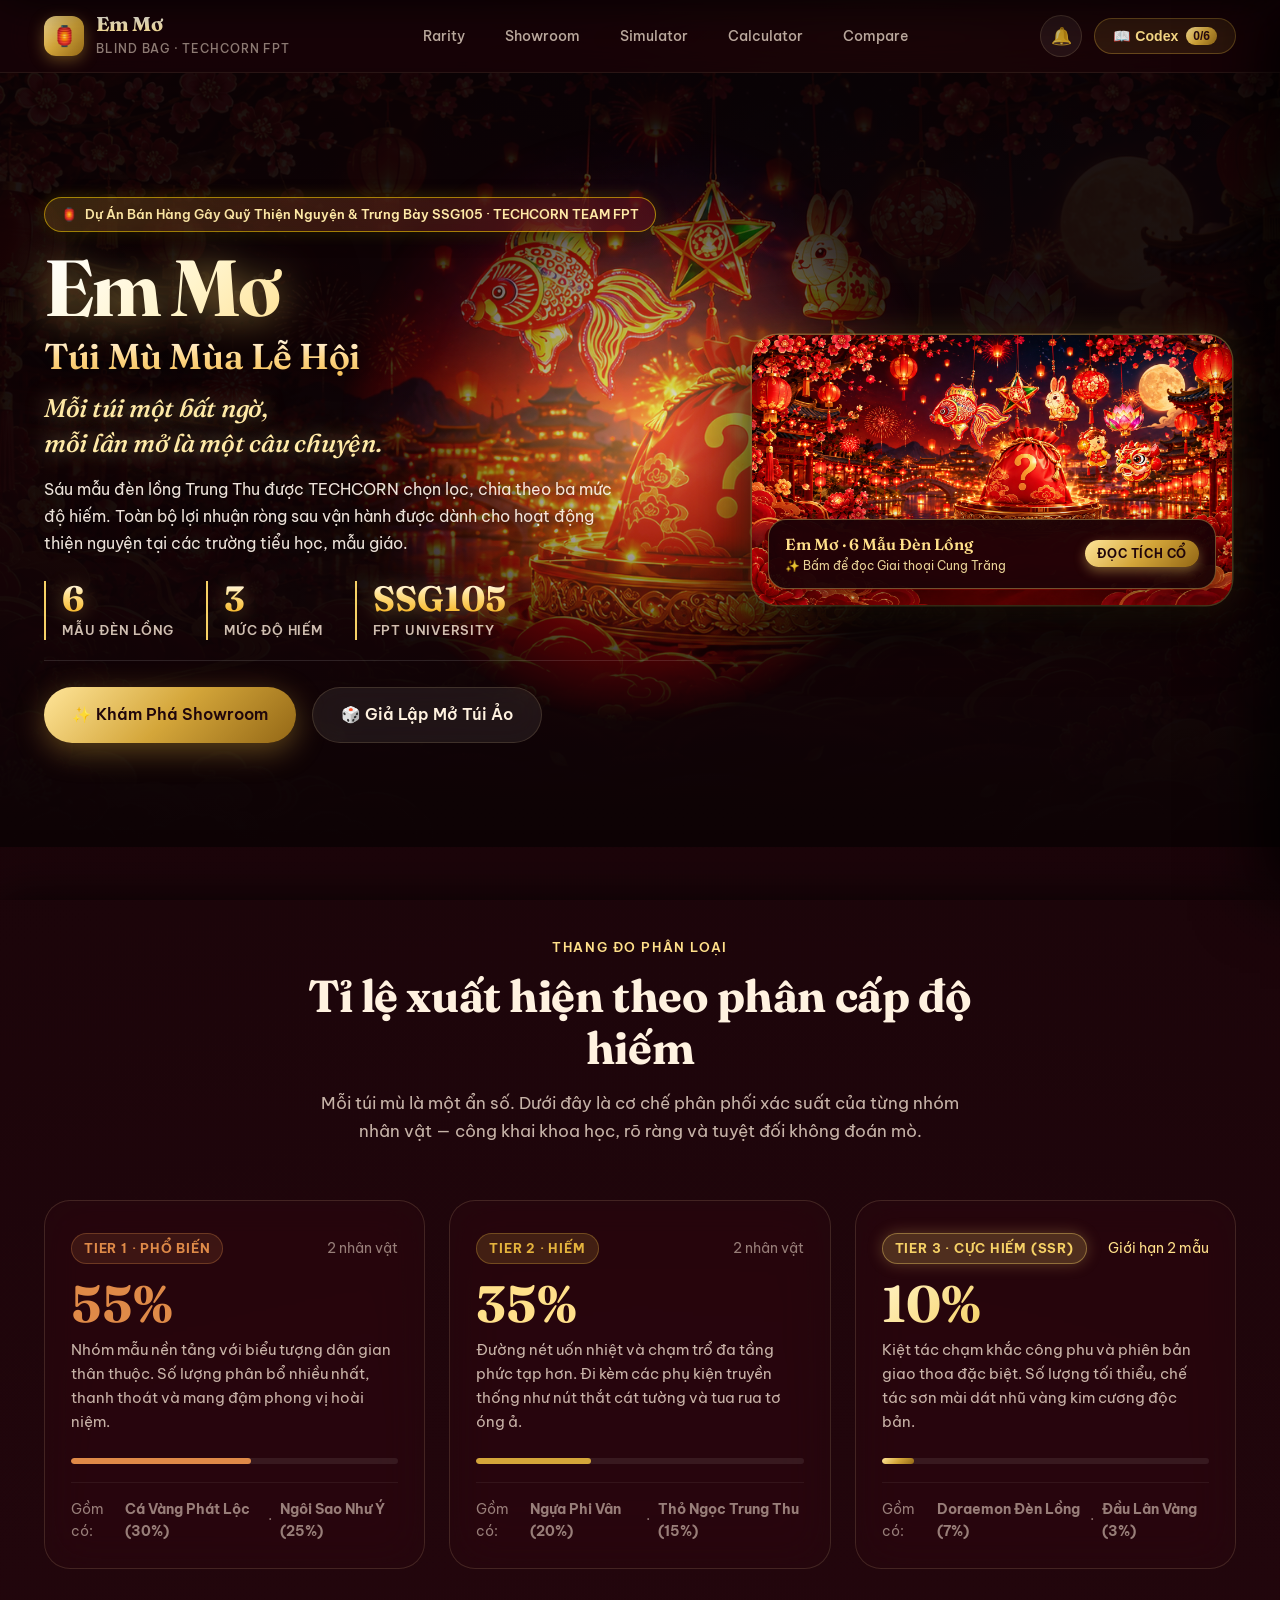
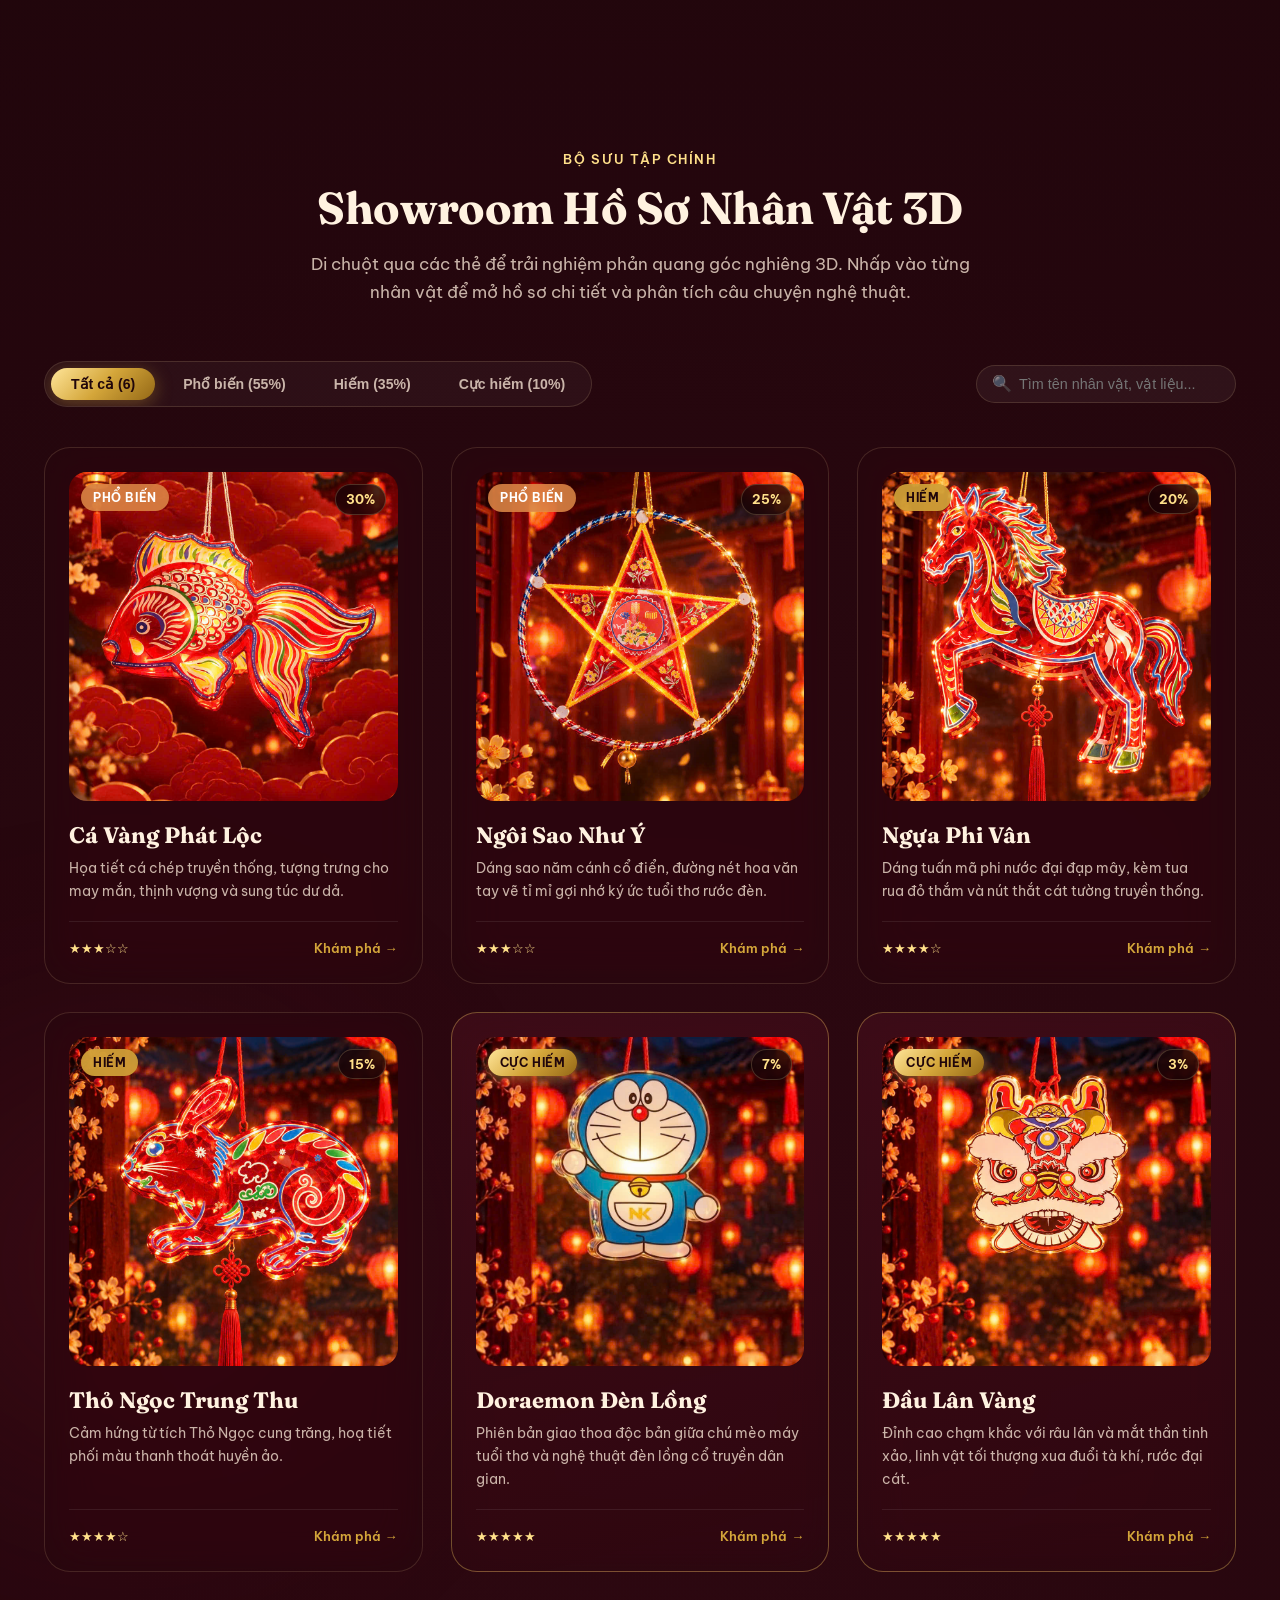
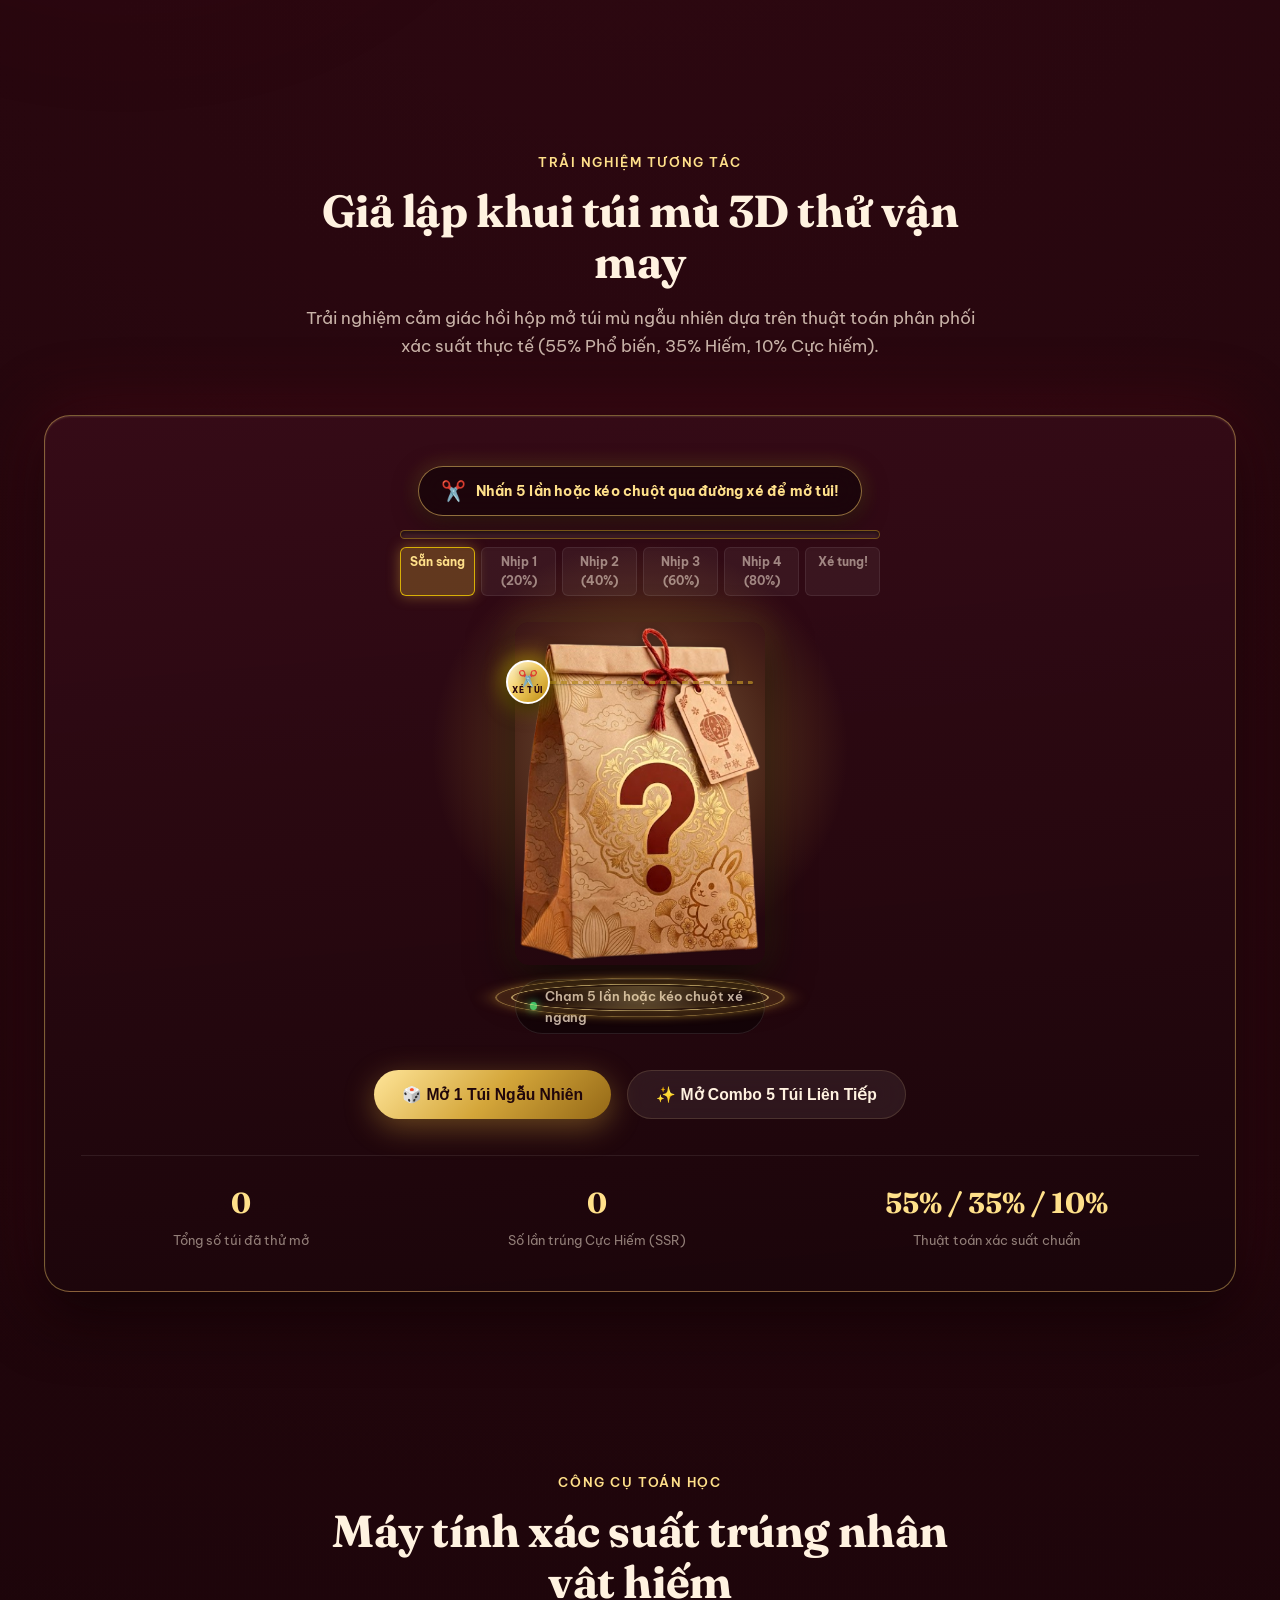
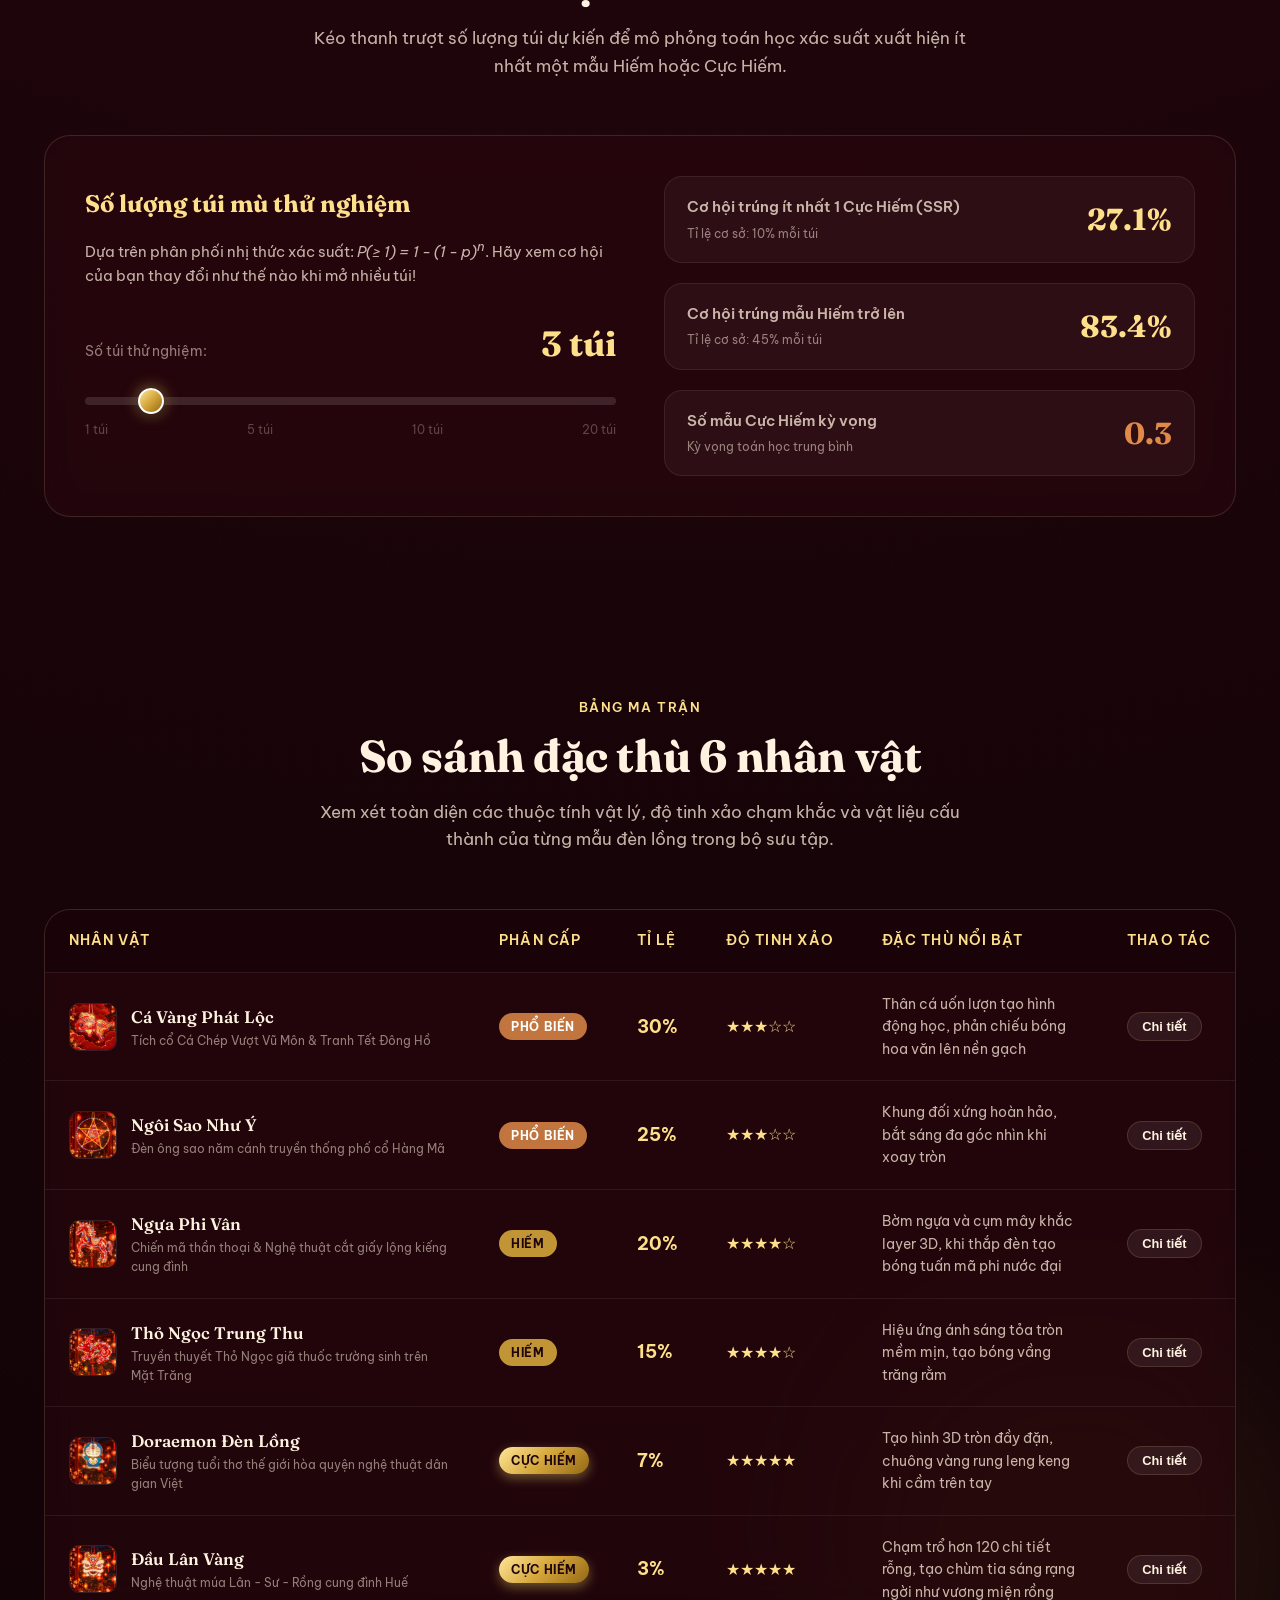
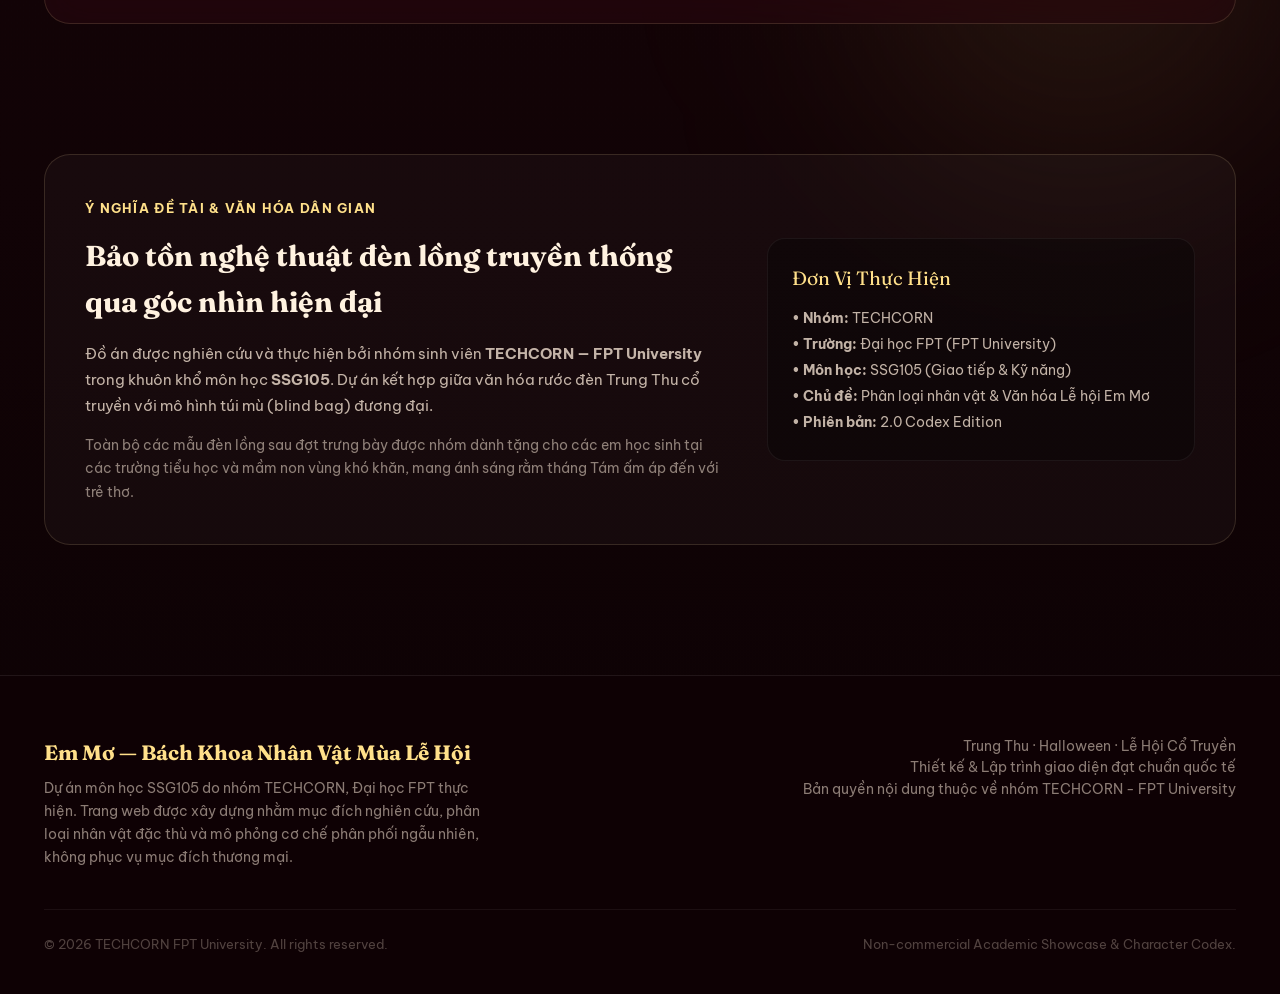
==== commit b1a8b66a: "perf(gacha): loại bỏ triệt để lag cuối thời gian xé túi mù, tối ưu GPU 60fps mượt mà" ====
--- a/index.html
+++ b/index.html
@@ -24,7 +24,7 @@
     rel="stylesheet">
 
   <!-- Main Stylesheet -->
-  <link rel="stylesheet" href="css/style.css?v=4.3_laser_3s">
+  <link rel="stylesheet" href="css/style.css?v=4.4_smooth_60fps">
 </head>
 
 <body>
@@ -784,8 +784,8 @@
 
   <!-- JavaScript Modules -->
   <script src="js/codex.js"></script>
-  <script src="js/gacha-simulator.js?v=4.3_laser_3s"></script>
-  <script src="js/app.js?v=4.3_laser_3s"></script>
+  <script src="js/gacha-simulator.js?v=4.4_smooth_60fps"></script>
+  <script src="js/app.js?v=4.4_smooth_60fps"></script>
 </body>
 
 </html>
--- a/css/style.css
+++ b/css/style.css
@@ -1081,16 +1081,18 @@
 .suspense-flash-overlay {
   position: absolute;
   inset: 0;
-  background: radial-gradient(circle at 50% 45%, #ffffff 0%, rgba(255, 224, 138, 0.9) 45%, rgba(212, 166, 58, 0.3) 70%, transparent 90%);
+  background: radial-gradient(circle at 50% 45%, #ffffff 0%, rgba(255, 224, 138, 0.95) 45%, rgba(212, 166, 58, 0.4) 70%, transparent 95%);
   opacity: 0;
   pointer-events: none;
   z-index: 50;
-  transition: opacity 0.25s ease-out;
+  will-change: opacity;
+  transform: translateZ(0);
+  transition: opacity 0.2s ease-out;
 }
 
 .suspense-flash-overlay.flashing {
   opacity: 1;
-  transition: none;
+  transition: opacity 0.08s ease-in;
 }
 
 /* Atmospheric Ambient Lighting & Rotating Sunburst Rays */
@@ -1113,20 +1115,21 @@
   border-radius: 50%;
   pointer-events: none;
   opacity: 0;
-  transform: scale(0.6);
+  transform: scale(0.6) translateZ(0);
   transition: opacity 0.6s ease, transform 0.6s ease;
   z-index: 1;
   animation: spinSunburst 15s linear infinite;
+  will-change: transform, opacity;
 }
 
 .sunburst-rays.active {
   opacity: 1;
-  transform: scale(1.18);
+  transform: scale(1.18) translateZ(0);
 }
 
 @keyframes spinSunburst {
-  0% { transform: rotate(0deg); }
-  100% { transform: rotate(360deg); }
+  0% { transform: rotate(0deg) translateZ(0); }
+  100% { transform: rotate(360deg) translateZ(0); }
 }
 
 /* Tear Status HUD Box */
@@ -1177,6 +1180,10 @@
 .suspense-countdown-badge {
   display: inline-flex;
   align-items: center;
+  justify-content: center;
+  min-width: 280px;
+  contain: layout paint;
+  font-variant-numeric: tabular-nums;
   gap: 10px;
   padding: 9px 24px;
   border-radius: var(--radius-pill);
@@ -1188,21 +1195,32 @@
   font-size: 0.95rem;
   letter-spacing: 0.02em;
   animation: countdownPulse 0.7s infinite alternate;
+  will-change: transform;
+  transform: translateZ(0);
 }
 
 @keyframes countdownPulse {
-  0% { transform: scale(1); box-shadow: 0 0 20px rgba(255, 215, 0, 0.5); }
-  100% { transform: scale(1.05); box-shadow: 0 0 35px rgba(255, 215, 0, 0.9); }
+  0% { transform: scale(1) translateZ(0); box-shadow: 0 0 20px rgba(255, 215, 0, 0.5); }
+  100% { transform: scale(1.05) translateZ(0); box-shadow: 0 0 35px rgba(255, 215, 0, 0.9); }
 }
 
 .countdown-spinner {
+  display: inline-block;
   font-size: 1.3rem;
   animation: spinLanternIcon 1.2s infinite linear;
+  will-change: transform;
+  transform: translateZ(0);
 }
 
 @keyframes spinLanternIcon {
-  0% { transform: rotate(0deg); }
-  100% { transform: rotate(360deg); }
+  0% { transform: rotate(0deg) translateZ(0); }
+  100% { transform: rotate(360deg) translateZ(0); }
+}
+
+.countdown-text {
+  display: inline-block;
+  min-width: 220px;
+  text-align: left;
 }
 
 .tear-progress-wrapper {
@@ -1283,8 +1301,8 @@
 .blind-bag-stage {
   position: relative;
   width: 100%;
-  filter: drop-shadow(0 20px 50px rgba(0, 0, 0, 0.8)) drop-shadow(0 0 35px rgba(212, 166, 58, 0.25));
-  transition: transform 0.2s ease, filter 0.3s ease;
+  transform: translateZ(0);
+  transition: transform 0.2s ease;
 }
 
 .bag-image-container {
@@ -1294,6 +1312,7 @@
   perspective: 1000px;
   transform-style: preserve-3d;
   overflow: visible;
+  box-shadow: 0 16px 45px rgba(0, 0, 0, 0.75), 0 0 35px rgba(212, 166, 58, 0.22);
 }
 
 /* Interior Cavity (Hollow dark & glowing interior revealed when split) */
@@ -1336,7 +1355,7 @@
   position: absolute;
   top: 10%;
   left: 50%;
-  transform: translate(-50%, 25px) scale(0.65);
+  transform: translate3d(-50%, 25px, 0) scale(0.65);
   width: 140px;
   height: 190px;
   border-radius: var(--radius-md);
@@ -1351,11 +1370,12 @@
   pointer-events: none;
   z-index: 3;
   transition: transform 1.8s cubic-bezier(0.18, 0.89, 0.32, 1.28), opacity 0.5s ease;
+  will-change: transform, opacity;
 }
 
 .suspense-peek-card.peeking {
   opacity: 1;
-  transform: translate(-50%, -85px) scale(0.96);
+  transform: translate3d(-50%, -85px, 0) scale(0.96);
 }
 
 .peek-card-inner {
@@ -1368,11 +1388,13 @@
 .peek-lantern-icon {
   font-size: 42px;
   animation: pulsePeekIcon 0.6s ease-in-out infinite alternate;
+  will-change: transform;
+  transform: translateZ(0);
 }
 
 @keyframes pulsePeekIcon {
-  0% { transform: scale(0.92); }
-  100% { transform: scale(1.15); }
+  0% { transform: scale(0.92) translateZ(0); }
+  100% { transform: scale(1.15) translateZ(0); }
 }
 
 .peek-text {
@@ -1604,7 +1626,8 @@
   pointer-events: none;
   z-index: 30;
   opacity: 0;
-  transform: translateY(-50%) scaleX(0.2);
+  transform: translateY(-50%) scaleX(0.2) translateZ(0);
+  will-change: transform, opacity;
 }
 
 .laser-flare-slice.active {
@@ -1614,48 +1637,39 @@
 @keyframes laserSliceSweep {
   0% {
     opacity: 0;
-    transform: translateY(-50%) scaleX(0.05) scaleY(0.4);
-    filter: drop-shadow(0 0 10px #ffffff);
+    transform: translateY(-50%) scaleX(0.05) scaleY(0.4) translateZ(0);
   }
   6% {
     opacity: 1;
-    transform: translateY(-50%) scaleX(1.15) scaleY(1.4);
-    filter: drop-shadow(0 0 35px #ffffff) drop-shadow(0 0 65px #00f2fe);
+    transform: translateY(-50%) scaleX(1.15) scaleY(1.4) translateZ(0);
   }
   15% {
     opacity: 0.95;
-    transform: translateY(-50%) scaleX(1) scaleY(1);
-    filter: drop-shadow(0 0 25px #ffffff) drop-shadow(0 0 50px #ffd700);
+    transform: translateY(-50%) scaleX(1) scaleY(1) translateZ(0);
   }
   35% {
     opacity: 1;
-    transform: translateY(-50%) scaleX(1.05) scaleY(1.15);
-    filter: drop-shadow(0 0 30px #ffffff) drop-shadow(0 0 60px #00f2fe) drop-shadow(0 0 80px #ffd700);
+    transform: translateY(-50%) scaleX(1.05) scaleY(1.15) translateZ(0);
   }
   60% {
     opacity: 0.95;
-    transform: translateY(-50%) scaleX(1.02) scaleY(1.05);
-    filter: drop-shadow(0 0 35px #ffffff) drop-shadow(0 0 70px #ffd700);
+    transform: translateY(-50%) scaleX(1.02) scaleY(1.05) translateZ(0);
   }
   80% {
     opacity: 1;
-    transform: translateY(-50%) scaleX(1.12) scaleY(1.35);
-    filter: drop-shadow(0 0 45px #ffffff) drop-shadow(0 0 85px #00f2fe) drop-shadow(0 0 100px #ffd700);
+    transform: translateY(-50%) scaleX(1.15) scaleY(1.35) translateZ(0);
   }
   92% {
     opacity: 1;
-    transform: translateY(-50%) scaleX(1.28) scaleY(1.7);
-    filter: drop-shadow(0 0 60px #ffffff) drop-shadow(0 0 120px #ffffff);
+    transform: translateY(-50%) scaleX(1.3) scaleY(1.7) translateZ(0);
   }
   98% {
     opacity: 1;
-    transform: translateY(-50%) scaleX(1.45) scaleY(2.2);
-    filter: brightness(2.6) drop-shadow(0 0 80px #ffffff) drop-shadow(0 0 150px #ffe600);
+    transform: translateY(-50%) scaleX(1.45) scaleY(2.2) translateZ(0);
   }
   100% {
     opacity: 0;
-    transform: translateY(-50%) scaleX(1.5) scaleY(0.2);
-    filter: none;
+    transform: translateY(-50%) scaleX(1.5) scaleY(0.2) translateZ(0);
   }
 }
 
@@ -1667,11 +1681,12 @@
   border-radius: 99px;
   box-shadow: 0 0 16px #ffffff, 0 0 32px #00f2fe, 0 0 48px #ffe600;
   animation: laserCorePulse 0.35s ease-in-out infinite alternate;
+  will-change: transform;
 }
 
 @keyframes laserCorePulse {
-  0% { transform: scaleY(0.9); opacity: 0.9; }
-  100% { transform: scaleY(1.3); opacity: 1; filter: drop-shadow(0 0 10px #fff); }
+  0% { transform: scaleY(0.9) translateZ(0); opacity: 0.9; }
+  100% { transform: scaleY(1.3) translateZ(0); opacity: 1; }
 }
 
 .laser-beam-flare {
@@ -1682,27 +1697,33 @@
   filter: blur(3px);
   border-radius: 50%;
   animation: flareBreathe 0.5s ease-in-out infinite alternate;
+  will-change: transform;
 }
 
 @keyframes flareBreathe {
-  0% { transform: scaleY(0.85); opacity: 0.8; }
-  100% { transform: scaleY(1.3); opacity: 1; }
+  0% { transform: scaleY(0.85) translateZ(0); opacity: 0.8; }
+  100% { transform: scaleY(1.3) translateZ(0); opacity: 1; }
 }
 
 .laser-spark-burst {
   position: absolute;
+  top: 50%;
+  left: 50%;
   width: 24px;
   height: 24px;
+  margin-top: -12px;
+  margin-left: -12px;
   background: #ffffff;
   border-radius: 50%;
   box-shadow: 0 0 25px #ffffff, 0 0 50px #00f2fe, 0 0 75px #ffe600;
   animation: sparkSweepPath 1.5s ease-in-out infinite alternate;
+  will-change: transform;
 }
 
 @keyframes sparkSweepPath {
-  0% { left: 8%; transform: scale(0.8) rotate(0deg); opacity: 0.85; }
-  50% { left: 50%; transform: scale(1.6) rotate(180deg); opacity: 1; filter: drop-shadow(0 0 25px #fff); }
-  100% { left: 92%; transform: scale(0.8) rotate(360deg); opacity: 0.85; }
+  0% { transform: translate3d(-115px, 0, 0) scale(0.8) rotate(0deg); opacity: 0.85; }
+  50% { transform: translate3d(0, 0, 0) scale(1.6) rotate(180deg); opacity: 1; }
+  100% { transform: translate3d(115px, 0, 0) scale(0.8) rotate(360deg); opacity: 0.85; }
 }
 
 /* Volumetric God-Rays Erupting from inside Bag Slit */
@@ -1716,7 +1737,8 @@
   z-index: 5;
   overflow: visible;
   opacity: 0;
-  transform: translateY(0);
+  transform: translateY(0) translateZ(0);
+  will-change: transform, opacity;
   transition: opacity 0.45s ease;
 }
 
@@ -1726,12 +1748,12 @@
 }
 
 @keyframes godRaysSurge {
-  0% { transform: scaleY(0.5) translateY(25px); opacity: 0.2; }
-  15% { transform: scaleY(1) translateY(0); opacity: 0.95; }
-  50% { transform: scaleY(1.15) translateY(-10px); opacity: 1; }
-  85% { transform: scaleY(1.35) translateY(-20px); opacity: 1; filter: brightness(1.4); }
-  98% { transform: scaleY(1.55) translateY(-30px); opacity: 1; filter: brightness(2.2); }
-  100% { transform: scaleY(1.6) translateY(-35px); opacity: 0; }
+  0% { transform: scaleY(0.5) translateY(25px) translateZ(0); opacity: 0.2; }
+  15% { transform: scaleY(1) translateY(0) translateZ(0); opacity: 0.95; }
+  50% { transform: scaleY(1.15) translateY(-10px) translateZ(0); opacity: 1; }
+  85% { transform: scaleY(1.35) translateY(-20px) translateZ(0); opacity: 1; }
+  98% { transform: scaleY(1.55) translateY(-30px) translateZ(0); opacity: 1; }
+  100% { transform: scaleY(1.6) translateY(-35px) translateZ(0); opacity: 0; }
 }
 
 .god-ray {
@@ -1741,19 +1763,21 @@
   height: 210px;
   transform-origin: bottom center;
   background: linear-gradient(to top, rgba(255, 245, 180, 0.95) 0%, rgba(255, 215, 0, 0.5) 45%, rgba(255, 170, 40, 0.15) 75%, transparent 100%);
-  filter: blur(5px);
+  filter: blur(4px);
+  will-change: transform;
+  transform: translateZ(0);
   animation: rayBreathe 1.8s ease-in-out infinite alternate;
 }
 
-.god-ray.ray-1 { left: 14%; transform: rotate(-32deg); animation-delay: 0.1s; }
-.god-ray.ray-2 { left: 32%; transform: rotate(-15deg); animation-delay: 0.35s; width: 32px; }
-.god-ray.ray-3 { left: 50%; transform: rotate(0deg); animation-delay: 0s; width: 42px; filter: blur(6px); }
-.god-ray.ray-4 { left: 68%; transform: rotate(15deg); animation-delay: 0.2s; width: 32px; }
-.god-ray.ray-5 { left: 86%; transform: rotate(32deg); animation-delay: 0.45s; }
+.god-ray.ray-1 { left: 14%; --angle: -32deg; animation-delay: 0.1s; }
+.god-ray.ray-2 { left: 32%; --angle: -15deg; animation-delay: 0.35s; width: 32px; }
+.god-ray.ray-3 { left: 50%; --angle: 0deg; animation-delay: 0s; width: 42px; filter: blur(5px); }
+.god-ray.ray-4 { left: 68%; --angle: 15deg; animation-delay: 0.2s; width: 32px; }
+.god-ray.ray-5 { left: 86%; --angle: 32deg; animation-delay: 0.45s; }
 
 @keyframes rayBreathe {
-  0% { transform: scaleY(0.85) rotate(var(--angle, 0deg)); opacity: 0.65; }
-  100% { transform: scaleY(1.15) rotate(var(--angle, 0deg)); opacity: 1; }
+  0% { transform: scaleY(0.85) rotate(var(--angle, 0deg)) translateZ(0); opacity: 0.65; }
+  100% { transform: scaleY(1.15) rotate(var(--angle, 0deg)) translateZ(0); opacity: 1; }
 }
 
 /* Lotus Pedestal Platform under the bag */
@@ -1863,18 +1887,19 @@
   80% { transform: rotate(4deg) translateY(-4px) scale(1.07); }
 }
 
-/* 3-Second Levitation and Ripping Open Suspense Animation */
+/* 3-Second Levitation and Ripping Open Suspense Animation (GPU Hardware-Accelerated) */
 .bag-ripping-open {
   animation: suspenseLevitate 3.0s ease-in-out forwards !important;
+  will-change: transform;
 }
 
 @keyframes suspenseLevitate {
-  0% { transform: translateY(0) scale(1.02); filter: drop-shadow(0 20px 50px rgba(0,0,0,0.8)); }
-  20% { transform: translateY(-16px) scale(1.06) rotate(-2deg); filter: brightness(1.25) drop-shadow(0 25px 60px rgba(255, 215, 0, 0.6)); }
-  40% { transform: translateY(-24px) scale(1.08) rotate(2deg); filter: brightness(1.45) drop-shadow(0 30px 70px rgba(255, 215, 0, 0.8)); }
-  70% { transform: translateY(-30px) scale(1.12) rotate(-3deg); filter: brightness(1.75) drop-shadow(0 35px 85px rgba(255, 215, 0, 1)); }
-  90% { transform: translateY(-35px) scale(1.15) rotate(1deg); filter: brightness(2) drop-shadow(0 40px 100px #ffd700); }
-  100% { transform: translateY(-36px) scale(1.15); filter: brightness(2.2) drop-shadow(0 40px 110px #ffffff); }
+  0% { transform: translateY(0) scale(1.02) translateZ(0); }
+  20% { transform: translateY(-16px) scale(1.06) rotate(-2deg) translateZ(0); }
+  40% { transform: translateY(-24px) scale(1.08) rotate(2deg) translateZ(0); }
+  70% { transform: translateY(-30px) scale(1.12) rotate(-3deg) translateZ(0); }
+  90% { transform: translateY(-35px) scale(1.15) rotate(1deg) translateZ(0); }
+  100% { transform: translateY(-36px) scale(1.15) translateZ(0); }
 }
 
 .sim-actions {
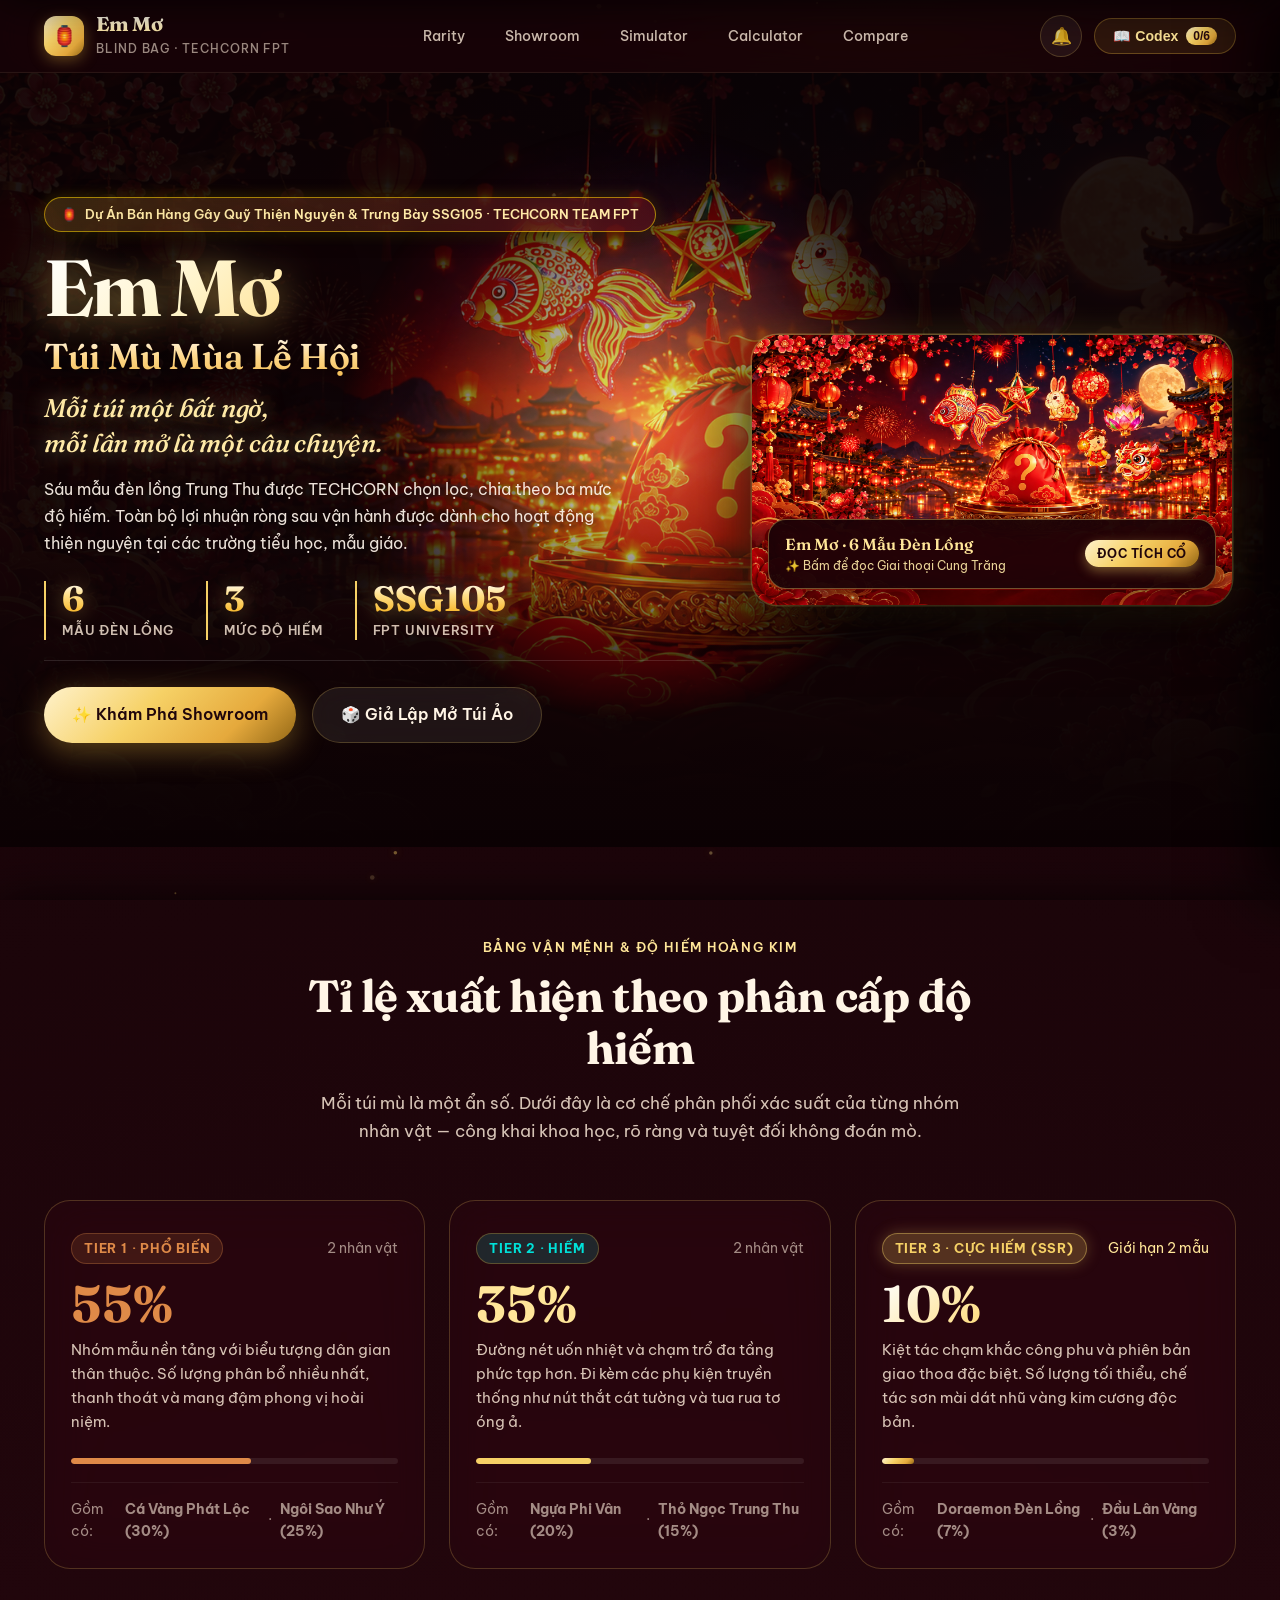
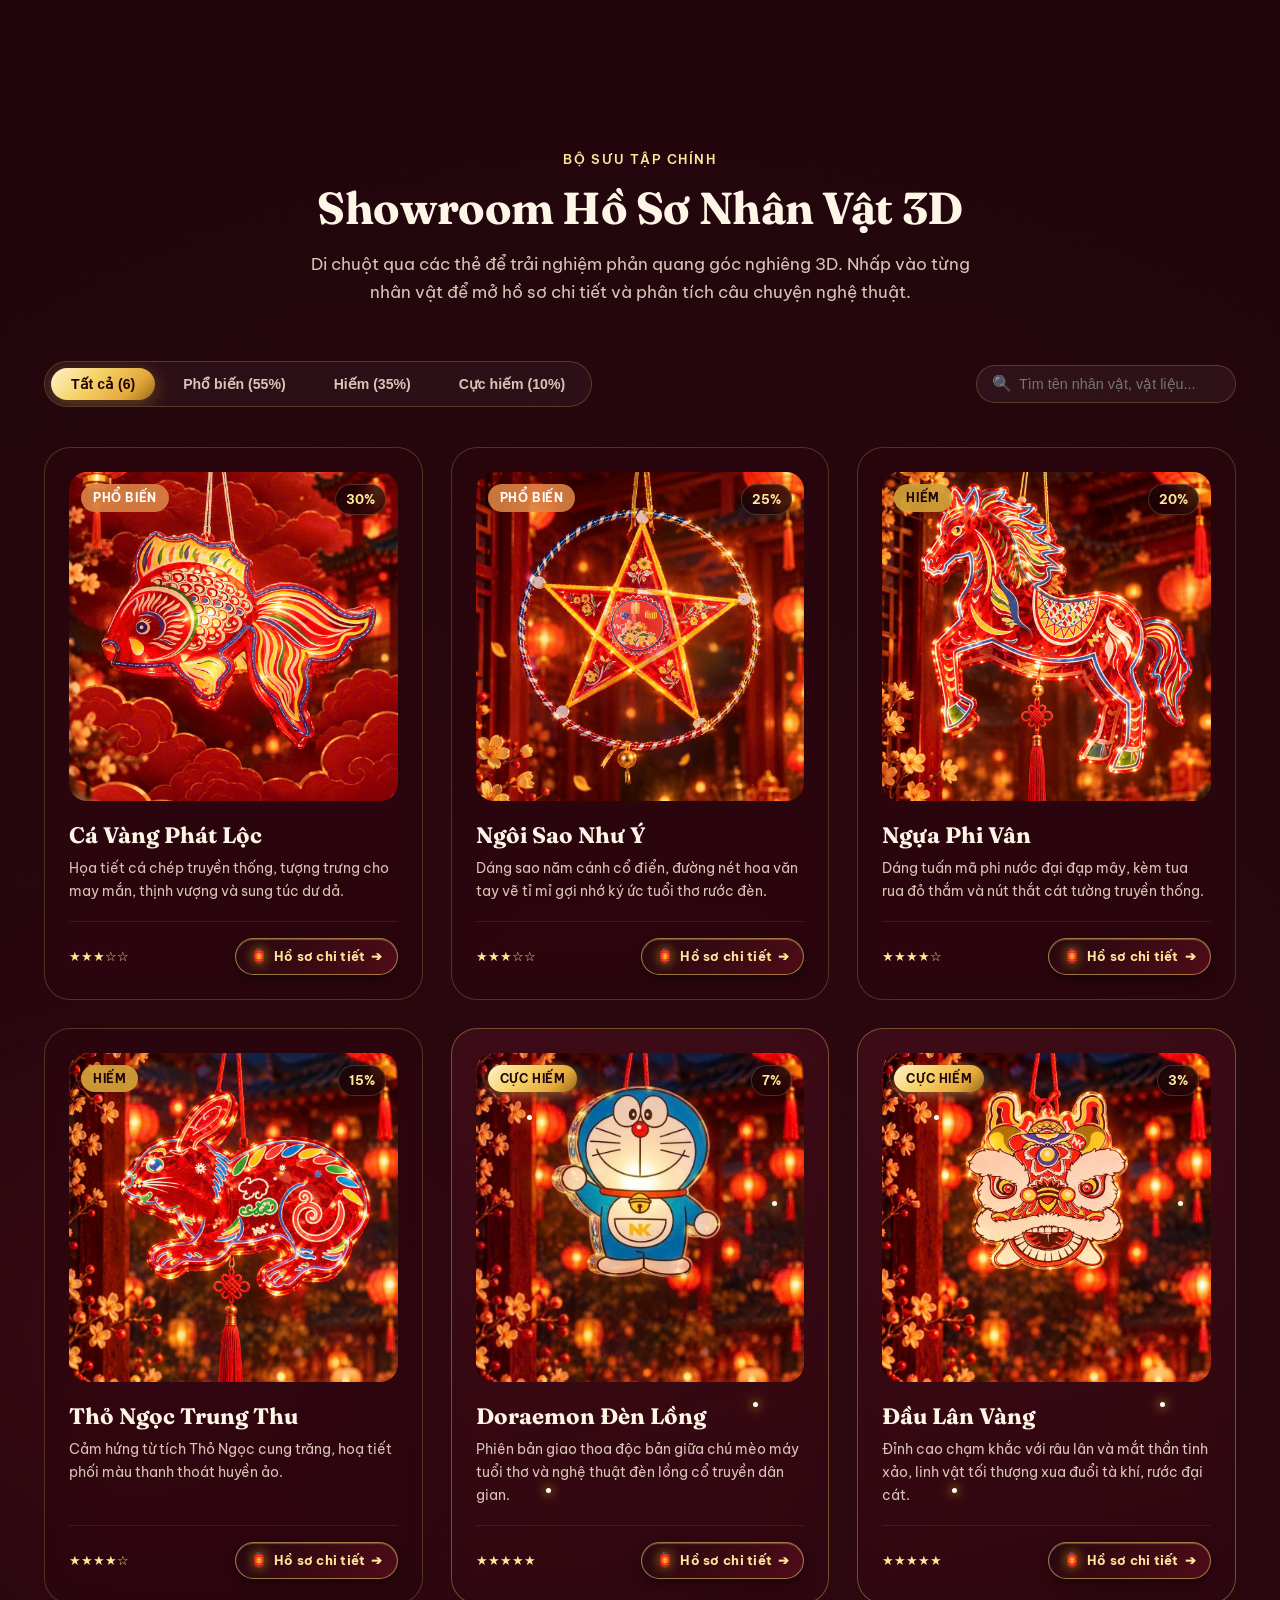
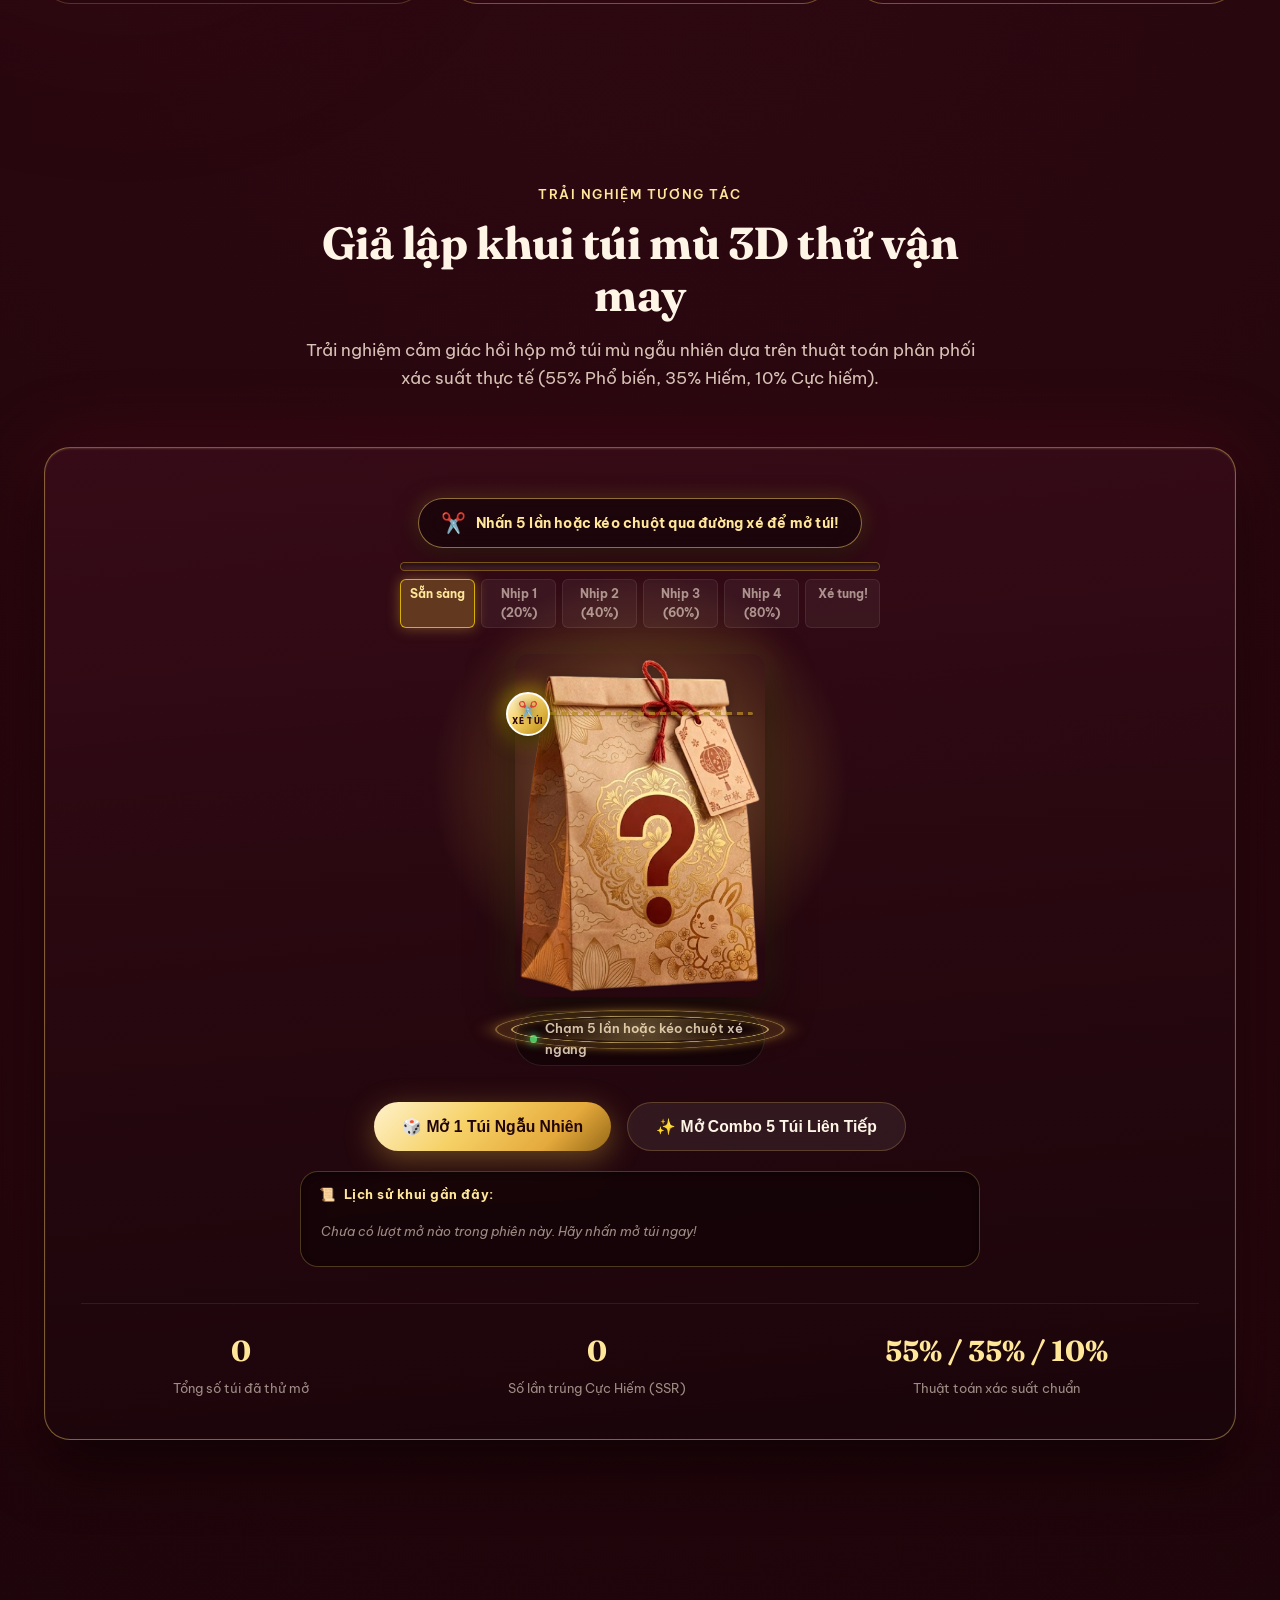
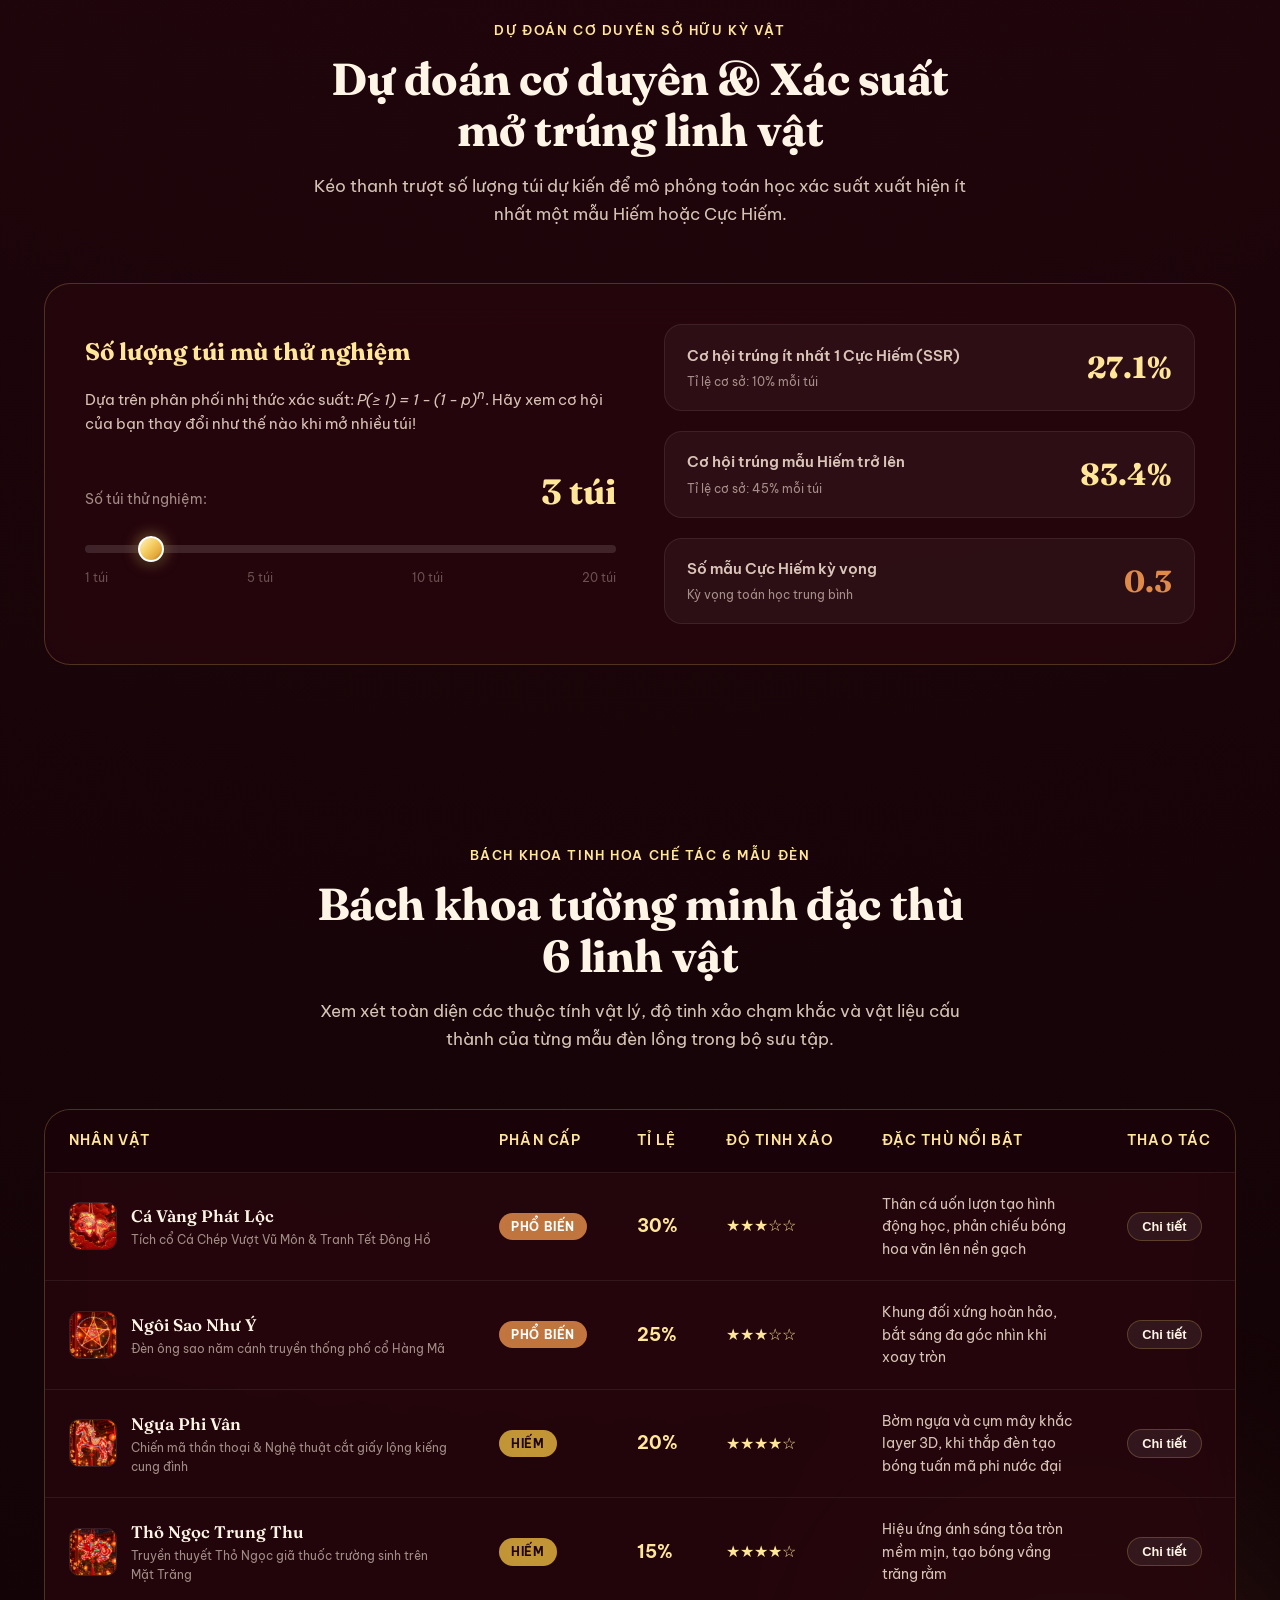
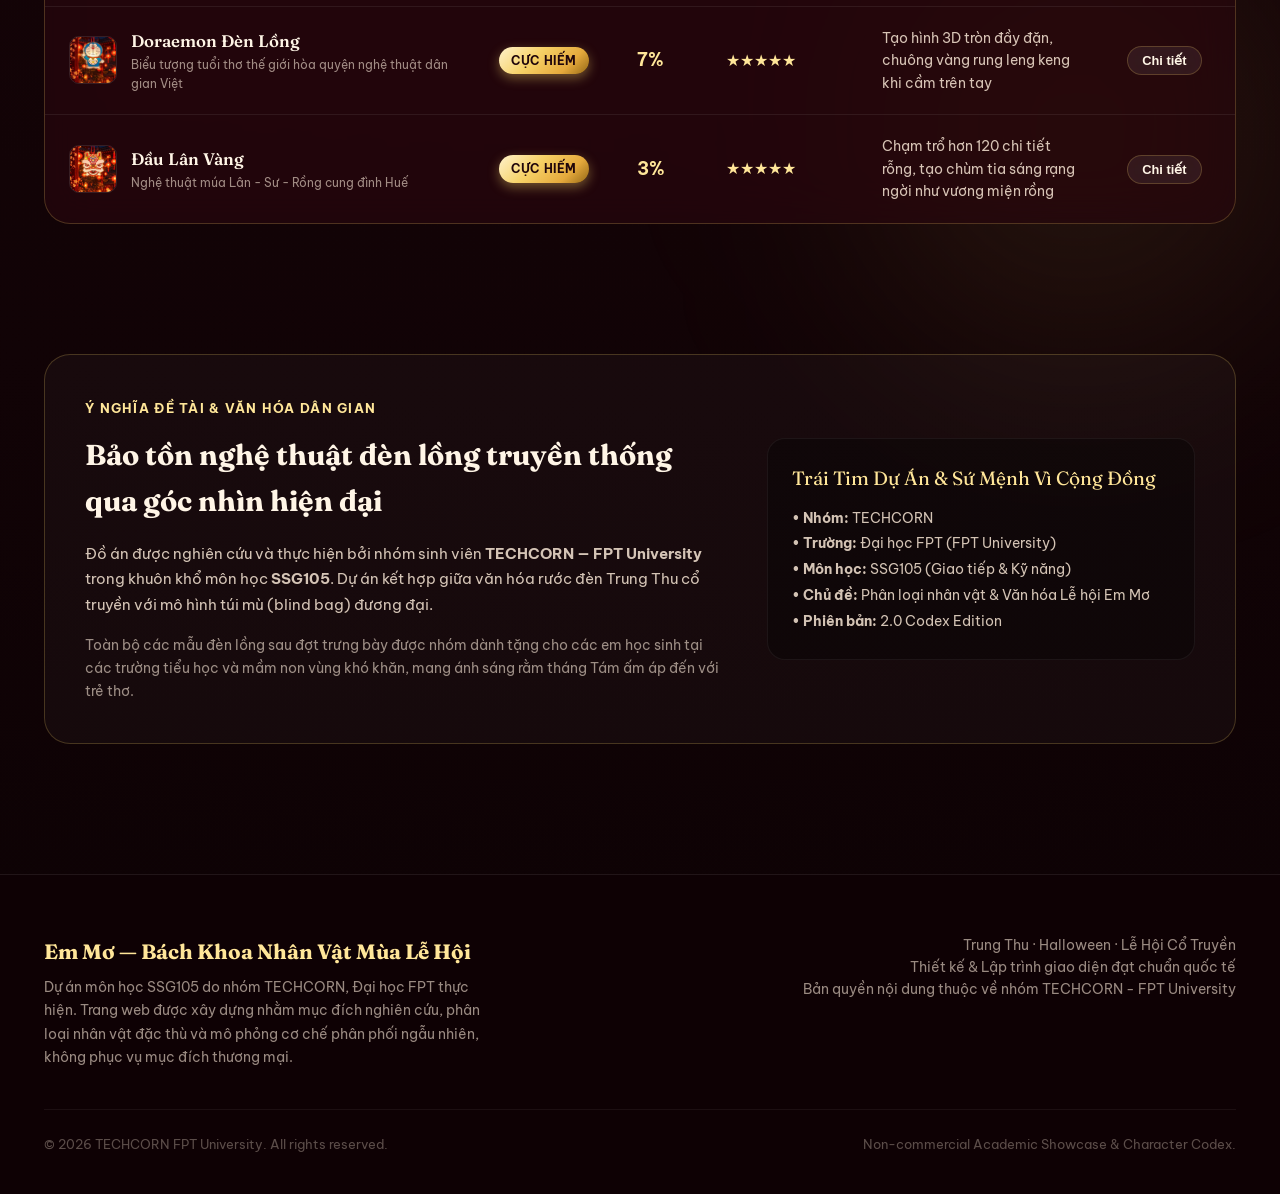
==== commit 693363cb: "Update project files and gacha simulator" ====
--- a/index.html
+++ b/index.html
@@ -24,7 +24,7 @@
     rel="stylesheet">
 
   <!-- Main Stylesheet -->
-  <link rel="stylesheet" href="css/style.css?v=4.4_smooth_60fps">
+  <link rel="stylesheet" href="css/style.css?v=4.5_luxury_ui">
 </head>
 
 <body>
@@ -235,7 +235,7 @@
   <section class="section" id="ti-le">
     <div class="container">
       <div class="section-head">
-        <div class="section-tag">Thang Đo Phân Loại</div>
+        <div class="section-tag">Bảng Vận Mệnh & Độ Hiếm Hoàng Kim</div>
         <h2 class="section-title">Tỉ lệ xuất hiện theo phân cấp độ hiếm</h2>
         <p class="section-sub">
           Mỗi túi mù là một ẩn số. Dưới đây là cơ chế phân phối xác suất của từng nhóm nhân vật — công khai khoa học, rõ
@@ -493,6 +493,17 @@
           </button>
         </div>
 
+        <!-- Recent Pulls History Ribbon (Lịch sử khui gần đây) -->
+        <div class="gacha-recent-history" id="gachaRecentHistory">
+          <div class="recent-history-header">
+            <span class="recent-history-icon">📜</span>
+            <span class="recent-history-title">Lịch sử khui gần đây:</span>
+          </div>
+          <div class="recent-history-track" id="recentHistoryTrack">
+            <span class="recent-history-empty">Chưa có lượt mở nào trong phiên này. Hãy nhấn mở túi ngay!</span>
+          </div>
+        </div>
+
         <div class="sim-stats-strip">
           <div>
             <div class="sim-stat-val" id="statTotalPulls">0</div>
@@ -515,8 +526,8 @@
   <section class="section" id="tinh-xac-suat">
     <div class="container">
       <div class="section-head">
-        <div class="section-tag">Công Cụ Toán Học</div>
-        <h2 class="section-title">Máy tính xác suất trúng nhân vật hiếm</h2>
+        <div class="section-tag">Dự Đoán Cơ Duyên Sở Hữu Kỳ Vật</div>
+        <h2 class="section-title">Dự đoán cơ duyên & Xác suất mở trúng linh vật</h2>
         <p class="section-sub">
           Kéo thanh trượt số lượng túi dự kiến để mô phỏng toán học xác suất xuất hiện ít nhất một mẫu Hiếm hoặc Cực
           Hiếm.
@@ -586,8 +597,8 @@
   <section class="section" id="so-sanh">
     <div class="container">
       <div class="section-head">
-        <div class="section-tag">Bảng Ma Trận</div>
-        <h2 class="section-title">So sánh đặc thù 6 nhân vật</h2>
+        <div class="section-tag">Bách Khoa Tinh Hoa Chế Tác 6 Mẫu Đèn</div>
+        <h2 class="section-title">Bách khoa tường minh đặc thù 6 linh vật</h2>
         <p class="section-sub">
           Xem xét toàn diện các thuộc tính vật lý, độ tinh xảo chạm khắc và vật liệu cấu thành của từng mẫu đèn lồng
           trong bộ sưu tập.
@@ -640,7 +651,7 @@
         <div
           style="background: rgba(0,0,0,0.3); border-radius: var(--radius-md); padding: 24px; border: 1px solid rgba(255,255,255,0.06);">
           <div style="font-family:'Fraunces', serif; font-size:1.2rem; color:var(--gold-bright); margin-bottom:12px;">
-            Đơn Vị Thực Hiện</div>
+            Trái Tim Dự Án & Sứ Mệnh Vì Cộng Đồng</div>
           <div style="font-size:0.9rem; color:var(--ink-secondary); line-height:1.8;">
             <div>• <strong>Nhóm:</strong> TECHCORN</div>
             <div>• <strong>Trường:</strong> Đại học FPT (FPT University)</div>
@@ -784,8 +795,8 @@
 
   <!-- JavaScript Modules -->
   <script src="js/codex.js"></script>
-  <script src="js/gacha-simulator.js?v=4.4_smooth_60fps"></script>
-  <script src="js/app.js?v=4.4_smooth_60fps"></script>
+  <script src="js/gacha-simulator.js?v=4.5_luxury_ui"></script>
+  <script src="js/app.js?v=4.5_luxury_ui"></script>
 </body>
 
 </html>
--- a/css/style.css
+++ b/css/style.css
@@ -5,50 +5,58 @@
    ========================================================================== */
 
 :root {
-  /* Color Tokens */
-  --bg-deep: #160408;
-  --bg-dark: #22060c;
+  /* Royal Palace Color Tokens (Đỏ Chu Sa Hoàng Triều & Vàng Dát Nhũ) */
+  --bg-deep: #140306;
+  --bg-dark: #1f050b;
   --bg-lantern: #380812;
-  --bg-card: rgba(45, 11, 19, 0.72);
-  --bg-card-hover: rgba(65, 16, 28, 0.85);
-  --bg-card-glass: rgba(36, 9, 15, 0.65);
+  --bg-chu-sa-deep: #26050b;
+  --bg-chu-sa-rich: #540d1a;
+  --bg-card: rgba(46, 11, 20, 0.78);
+  --bg-card-hover: rgba(76, 16, 32, 0.9);
+  --bg-card-glass: rgba(36, 8, 15, 0.72);
   
-  --ink-primary: #fff2e0;
-  --ink-secondary: rgba(255, 238, 220, 0.75);
-  --ink-tertiary: rgba(255, 238, 220, 0.52);
-  --ink-faint: rgba(255, 238, 220, 0.28);
+  --ink-primary: #fff5e6;
+  --ink-secondary: rgba(255, 238, 220, 0.82);
+  --ink-tertiary: rgba(255, 238, 220, 0.58);
+  --ink-faint: rgba(255, 238, 220, 0.32);
   
   /* Rarity Colors */
   --tier-common: #df8a48;
-  --tier-common-glow: rgba(223, 138, 72, 0.4);
-  --tier-common-bg: rgba(223, 138, 72, 0.12);
+  --tier-common-glow: rgba(223, 138, 72, 0.45);
+  --tier-common-bg: rgba(223, 138, 72, 0.14);
   
-  --tier-rare: #e5b33d;
-  --tier-rare-glow: rgba(229, 179, 61, 0.5);
-  --tier-rare-bg: rgba(229, 179, 61, 0.15);
+  /* Lam Ngọc Cổ Điển (Rare) */
+  --tier-rare: #00e1d9;
+  --tier-rare-accent: #0099ff;
+  --tier-rare-glow: rgba(0, 225, 217, 0.55);
+  --tier-rare-bg: rgba(0, 225, 217, 0.15);
   
+  /* Vàng Hoàng Kim Dát Nhũ (Epic / SSR) */
   --tier-epic: #f6d166;
-  --tier-epic-glow: rgba(246, 209, 102, 0.7);
-  --tier-epic-bg: rgba(246, 209, 102, 0.2);
+  --tier-epic-gold: #e5a93c;
+  --tier-epic-glow: rgba(246, 209, 102, 0.8);
+  --tier-epic-bg: rgba(246, 209, 102, 0.22);
   --tier-epic-purple: #c084fc;
   
   /* Metallic Gold */
-  --gold-bright: #ffe08a;
-  --gold-primary: #d4a63a;
+  --gold-bright: #ffe699;
+  --gold-primary: #f6d166;
+  --gold-amber: #e5a93c;
   --gold-dim: #987320;
-  --gold-gradient: linear-gradient(135deg, #ffe599 0%, #d4a63a 50%, #946816 100%);
-  --epic-gradient: linear-gradient(135deg, #fff3c4 0%, #f6d166 40%, #c084fc 100%);
+  --gold-gradient: linear-gradient(135deg, #fff2cc 0%, #f6d166 40%, #e5a93c 75%, #946816 100%);
+  --epic-gradient: linear-gradient(135deg, #ffffff 0%, #ffe08a 35%, #f6d166 70%, #e5a93c 100%);
+  --royal-jade-gradient: linear-gradient(135deg, #bbfaf6 0%, #00e1d9 50%, #0088cc 100%);
 
   /* Borders & Shadows */
-  --glass-border: 1px solid rgba(255, 225, 160, 0.14);
-  --glass-border-hover: 1px solid rgba(255, 225, 160, 0.45);
-  --glass-blur: blur(24px) saturate(170%);
+  --glass-border: 1px solid rgba(246, 209, 102, 0.22);
+  --glass-border-hover: 1px solid rgba(246, 209, 102, 0.65);
+  --glass-blur: blur(24px) saturate(180%);
   
   --shadow-sm: 0 4px 16px rgba(0, 0, 0, 0.4);
   --shadow-md: 0 12px 32px rgba(0, 0, 0, 0.55);
-  --shadow-lg: 0 24px 60px rgba(0, 0, 0, 0.7);
-  --shadow-gold: 0 12px 40px rgba(212, 166, 58, 0.25);
-  --shadow-epic: 0 14px 45px rgba(246, 209, 102, 0.35);
+  --shadow-lg: 0 24px 60px rgba(0, 0, 0, 0.75);
+  --shadow-gold: 0 12px 40px rgba(246, 209, 102, 0.35);
+  --shadow-epic: 0 14px 45px rgba(246, 209, 102, 0.45);
 
   /* Dimensions & Transitions */
   --radius-sm: 10px;
@@ -514,6 +522,67 @@
   box-shadow: 0 12px 40px rgba(212, 166, 58, 0.6);
 }
 
+/* Radiant Royal Gold Button */
+.btn-gold-radiant {
+  position: relative;
+  background: var(--gold-gradient);
+  color: #1a0409 !important;
+  font-weight: 800;
+  font-size: 1rem;
+  letter-spacing: 0.02em;
+  padding: 15px 32px;
+  border-radius: var(--radius-pill);
+  box-shadow: 0 10px 35px rgba(246, 209, 102, 0.5), 0 0 20px rgba(246, 209, 102, 0.35);
+  overflow: hidden;
+  border: 1.5px solid rgba(255, 255, 255, 0.6);
+  transition: all 0.35s var(--ease-spring);
+  z-index: 1;
+  text-decoration: none;
+  display: inline-flex;
+  align-items: center;
+  justify-content: center;
+  gap: 10px;
+}
+
+.btn-gold-radiant::before {
+  content: '';
+  position: absolute;
+  inset: -2px;
+  background: linear-gradient(90deg, #ff9f43, #ffeaa7, #ffd700, #ff6b81, #ff9f43);
+  background-size: 300% 100%;
+  border-radius: inherit;
+  z-index: -1;
+  animation: radiantSheen 3s linear infinite;
+}
+
+@keyframes radiantSheen {
+  0% { background-position: 0% 50%; }
+  100% { background-position: 300% 50%; }
+}
+
+.btn-gold-radiant:hover {
+  transform: translateY(-4px) scale(1.03);
+  box-shadow: 0 16px 45px rgba(246, 209, 102, 0.75), 0 0 35px rgba(255, 215, 0, 0.65);
+  color: #120205 !important;
+}
+
+.btn-try-free {
+  background: rgba(38, 8, 16, 0.8) !important;
+  border: 1.5px solid rgba(246, 209, 102, 0.5) !important;
+  color: var(--ink-primary) !important;
+  box-shadow: 0 8px 25px rgba(0, 0, 0, 0.5);
+  backdrop-filter: blur(14px);
+  padding: 14px 28px;
+}
+
+.btn-try-free:hover {
+  background: rgba(84, 13, 26, 0.9) !important;
+  border-color: var(--gold-bright) !important;
+  color: #ffffff !important;
+  transform: translateY(-3px);
+  box-shadow: 0 12px 30px rgba(246, 209, 102, 0.3);
+}
+
 .btn-secondary {
   background: rgba(255, 255, 255, 0.07);
   color: var(--ink-primary);
@@ -1016,19 +1085,212 @@
   color: var(--gold-bright);
 }
 
-.inspect-cue {
+/* Ancient Jade & Gold Pendant Button (Ngọc Bội Cổ Phong) */
+.pendant-btn {
+  display: inline-flex;
+  align-items: center;
+  gap: 6px;
+  padding: 6px 14px;
+  border-radius: var(--radius-pill);
+  background: linear-gradient(135deg, rgba(38, 8, 16, 0.95), rgba(84, 13, 26, 0.9));
+  border: 1px solid rgba(246, 209, 102, 0.55);
+  box-shadow: 0 4px 12px rgba(0, 0, 0, 0.4), inset 0 1px 1px rgba(255, 235, 180, 0.3);
+  font-size: 0.8rem;
+  font-weight: 700;
+  color: var(--gold-bright);
+  letter-spacing: 0.02em;
+  transition: all 0.3s var(--ease-spring);
+  cursor: pointer;
+}
+
+.pendant-gem {
+  font-size: 0.9rem;
+  filter: drop-shadow(0 0 6px rgba(255, 215, 0, 0.6));
+  transition: transform 0.3s ease;
+}
+
+.pendant-arrow {
+  font-size: 0.8rem;
+  transition: transform 0.3s ease;
+}
+
+.character-card:hover .pendant-btn {
+  background: var(--gold-gradient);
+  color: #1a050a;
+  border-color: #ffffff;
+  transform: scale(1.05);
+  box-shadow: 0 6px 20px rgba(246, 209, 102, 0.55);
+}
+
+.character-card:hover .pendant-gem {
+  transform: rotate(15deg) scale(1.15);
+}
+
+.character-card:hover .pendant-arrow {
+  transform: translateX(4px);
+}
+
+/* Holographic Foil Sheen Effect */
+.card-hologram-sheen {
+  position: absolute;
+  inset: 0;
+  background: linear-gradient(
+    125deg,
+    transparent 0%,
+    rgba(255, 255, 255, 0.03) 25%,
+    rgba(0, 225, 217, 0.12) 40%,
+    rgba(255, 215, 0, 0.16) 55%,
+    rgba(255, 105, 180, 0.12) 70%,
+    transparent 100%
+  );
+  background-size: 250% 250%;
+  background-position: var(--mouse-x, 50%) var(--mouse-y, 50%);
+  pointer-events: none;
+  z-index: 4;
+  opacity: 0;
+  mix-blend-mode: color-dodge;
+  transition: opacity 0.35s ease;
+  border-radius: inherit;
+}
+
+.character-card:hover .card-hologram-sheen {
+  opacity: 1;
+}
+
+/* Epic Firefly Golden Sparks (Orbital sparks for SSR cards) */
+.epic-firefly-sparks {
+  position: absolute;
+  inset: 0;
+  pointer-events: none;
+  z-index: 5;
+  overflow: hidden;
+  border-radius: inherit;
+}
+
+.epic-firefly-sparks span {
+  position: absolute;
+  width: 5px;
+  height: 5px;
+  background: #fff;
+  border-radius: 50%;
+  box-shadow: 0 0 10px #ffe600, 0 0 20px #ff9f43;
+  animation: sparkFloat 4s ease-in-out infinite;
+}
+
+.epic-firefly-sparks span:nth-child(1) { top: 15%; left: 20%; animation-delay: 0s; }
+.epic-firefly-sparks span:nth-child(2) { top: 65%; left: 80%; animation-delay: 1.2s; }
+.epic-firefly-sparks span:nth-child(3) { top: 30%; left: 85%; animation-delay: 2.3s; }
+.epic-firefly-sparks span:nth-child(4) { top: 80%; left: 25%; animation-delay: 3.1s; }
+
+@keyframes sparkFloat {
+  0%, 100% { transform: translate(0, 0) scale(0.8); opacity: 0.3; }
+  50% { transform: translate(12px, -18px) scale(1.4); opacity: 1; }
+}
+
+/* Gacha Recent Pulls Ribbon (Lịch sử khui gần đây) */
+.gacha-recent-history {
+  width: 100%;
+  max-width: 680px;
+  margin: 20px auto 26px;
+  padding: 12px 18px;
+  border-radius: var(--radius-md);
+  background: rgba(18, 3, 7, 0.7);
+  border: 1px solid rgba(246, 209, 102, 0.25);
+  box-shadow: inset 0 2px 6px rgba(0, 0, 0, 0.4);
+  backdrop-filter: blur(10px);
+}
+
+.recent-history-header {
+  display: flex;
+  align-items: center;
+  gap: 8px;
+  margin-bottom: 8px;
   font-size: 0.82rem;
+  font-weight: 700;
+  color: var(--gold-bright);
+  letter-spacing: 0.04em;
+}
+
+.recent-history-track {
+  display: flex;
+  align-items: center;
+  gap: 10px;
+  overflow-x: auto;
+  padding: 4px 2px 8px;
+  scrollbar-width: thin;
+}
+
+.recent-history-track::-webkit-scrollbar {
+  height: 4px;
+}
+.recent-history-track::-webkit-scrollbar-thumb {
+  background: rgba(246, 209, 102, 0.3);
+  border-radius: 99px;
+}
+
+.recent-history-empty {
+  font-size: 0.82rem;
+  color: var(--ink-tertiary);
+  font-style: italic;
+  padding: 4px 0;
+}
+
+.recent-history-chip {
+  display: inline-flex;
+  align-items: center;
+  gap: 8px;
+  padding: 4px 10px 4px 4px;
+  border-radius: var(--radius-pill);
+  background: rgba(45, 10, 20, 0.85);
+  border: 1px solid rgba(255, 255, 255, 0.12);
+  flex-shrink: 0;
+  cursor: pointer;
+  transition: all 0.25s var(--ease-spring);
+}
+
+.recent-history-chip:hover {
+  transform: translateY(-2px) scale(1.05);
+  border-color: var(--gold-bright);
+}
+
+.recent-history-chip img {
+  width: 26px;
+  height: 26px;
+  border-radius: 50%;
+  object-fit: cover;
+}
+
+.recent-history-chip .chip-name {
+  font-size: 0.78rem;
   font-weight: 600;
-  color: var(--gold-primary);
-  display: flex;
-  align-items: center;
-  gap: 4px;
-  transition: gap 0.2s ease, color 0.2s ease;
-}
-
-.character-card:hover .inspect-cue {
-  color: var(--gold-bright);
-  gap: 8px;
+  color: var(--ink-primary);
+  white-space: nowrap;
+}
+
+.recent-history-chip.chip-epic {
+  border-color: var(--gold-bright);
+  box-shadow: 0 0 10px rgba(246, 209, 102, 0.4);
+}
+
+.recent-history-chip.chip-rare {
+  border-color: #00e1d9;
+}
+
+/* Download Souvenir Card Button */
+.btn-download-souvenir {
+  background: linear-gradient(135deg, rgba(84, 13, 26, 0.9), rgba(46, 11, 20, 0.95)) !important;
+  border: 1.5px solid var(--gold-bright) !important;
+  color: var(--gold-bright) !important;
+  font-weight: 700 !important;
+  box-shadow: 0 4px 18px rgba(0, 0, 0, 0.6), 0 0 15px rgba(246, 209, 102, 0.3) !important;
+  transition: all 0.25s var(--ease-spring) !important;
+}
+
+.btn-download-souvenir:hover {
+  background: var(--gold-gradient) !important;
+  color: #1a050a !important;
+  transform: scale(1.05) !important;
+  box-shadow: 0 6px 25px rgba(246, 209, 102, 0.6) !important;
 }
 
 /* ==========================================================================
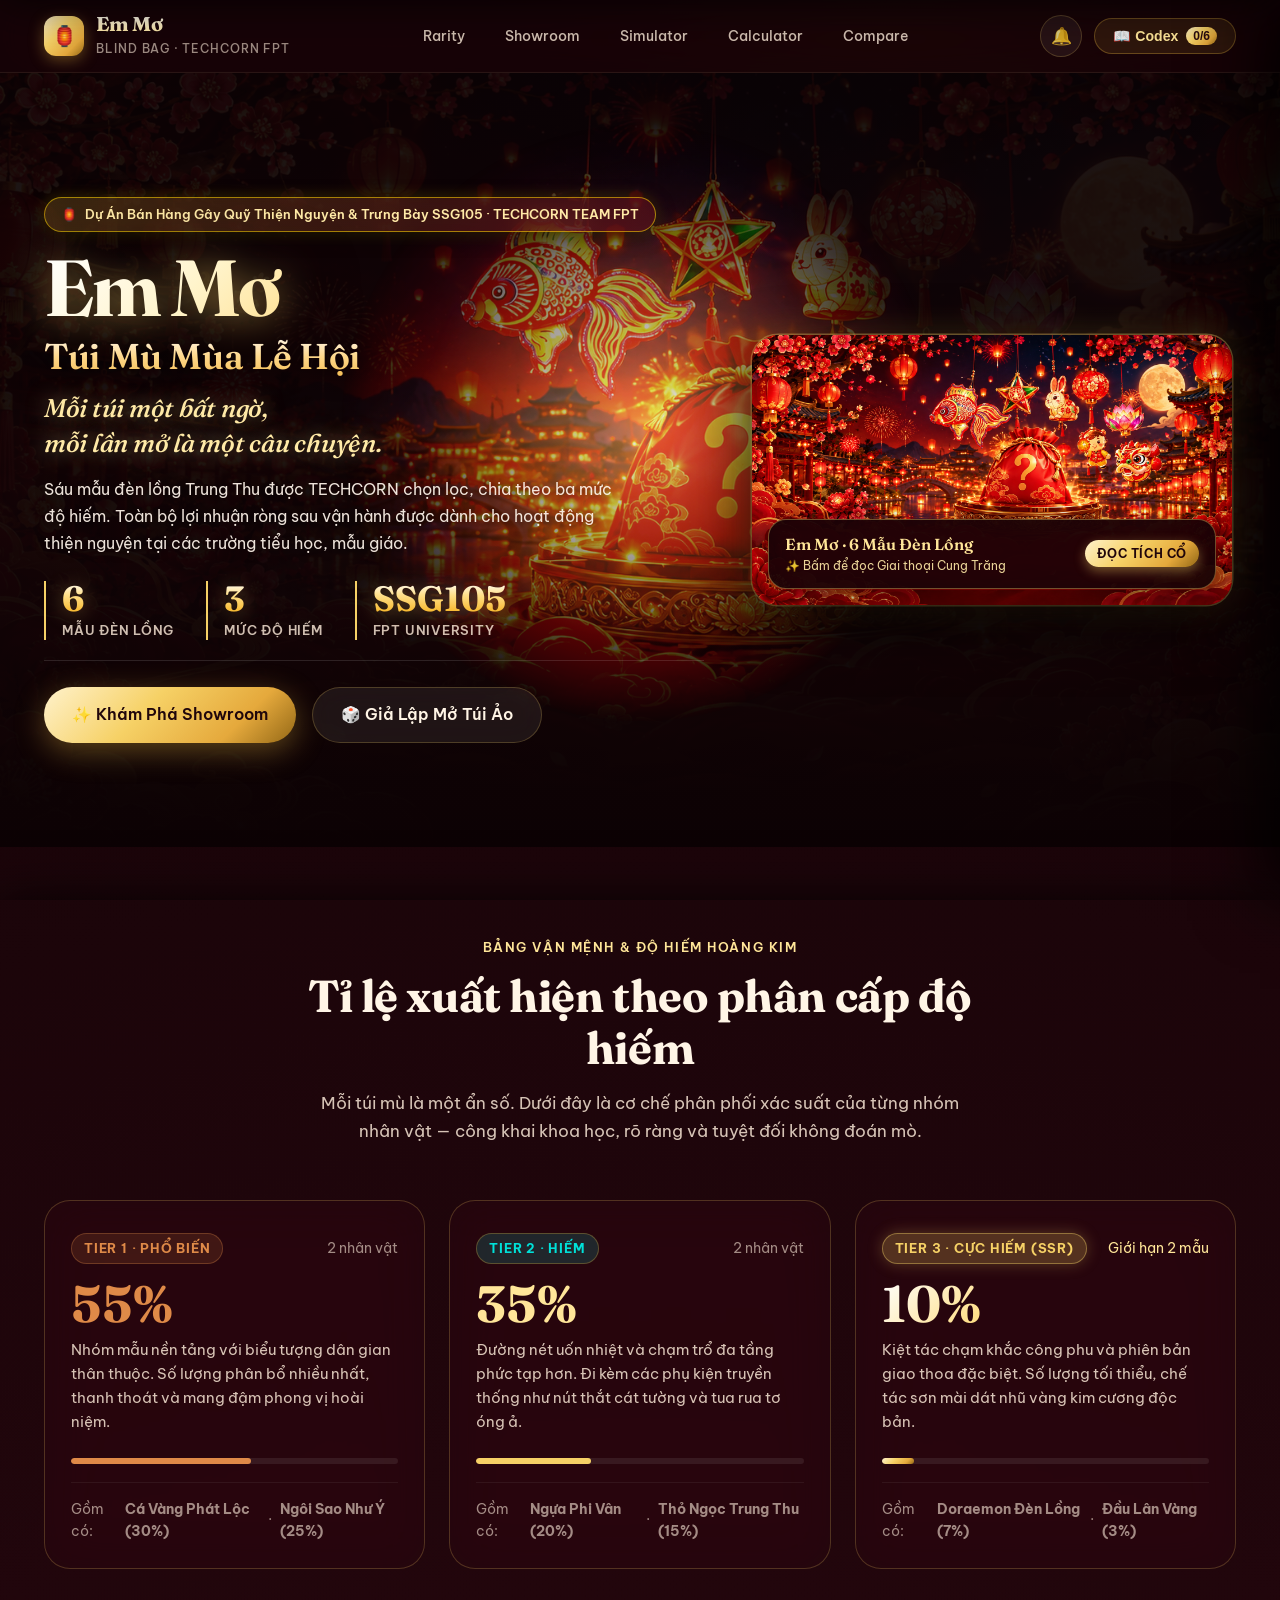
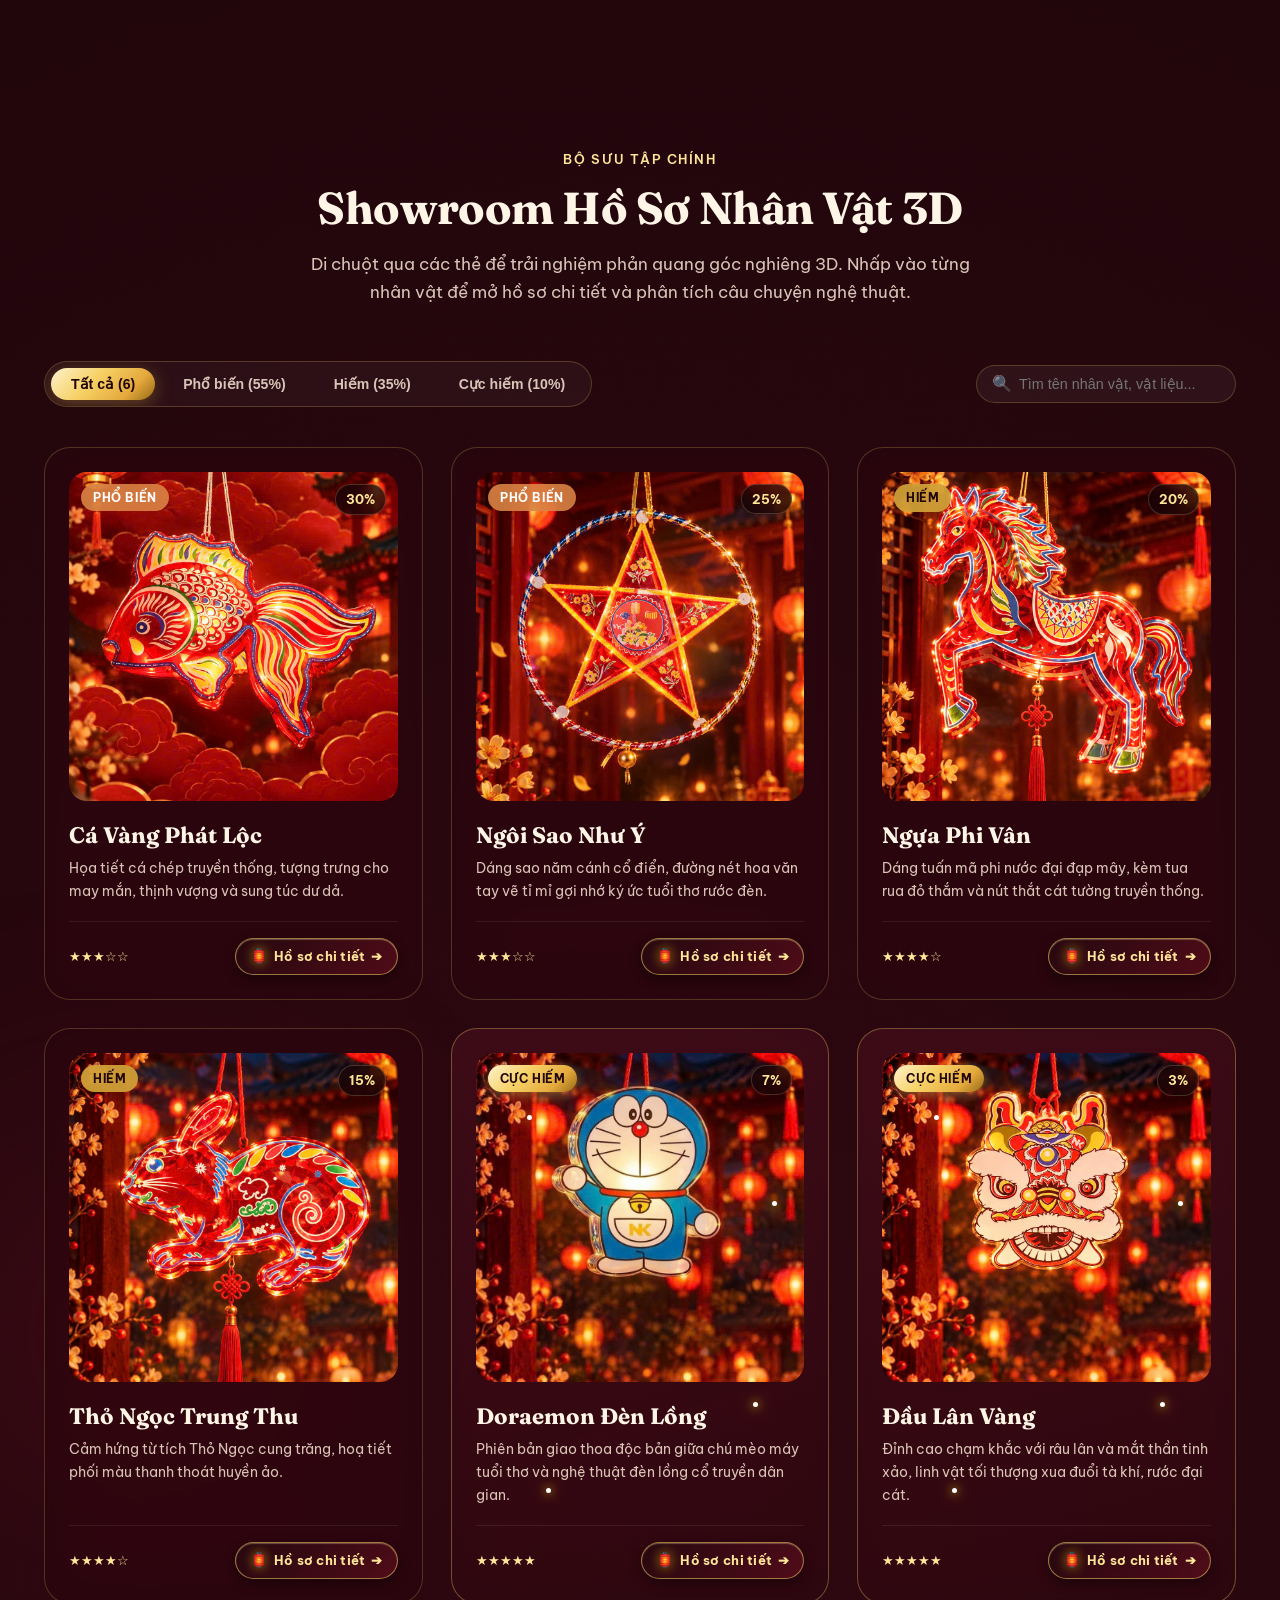
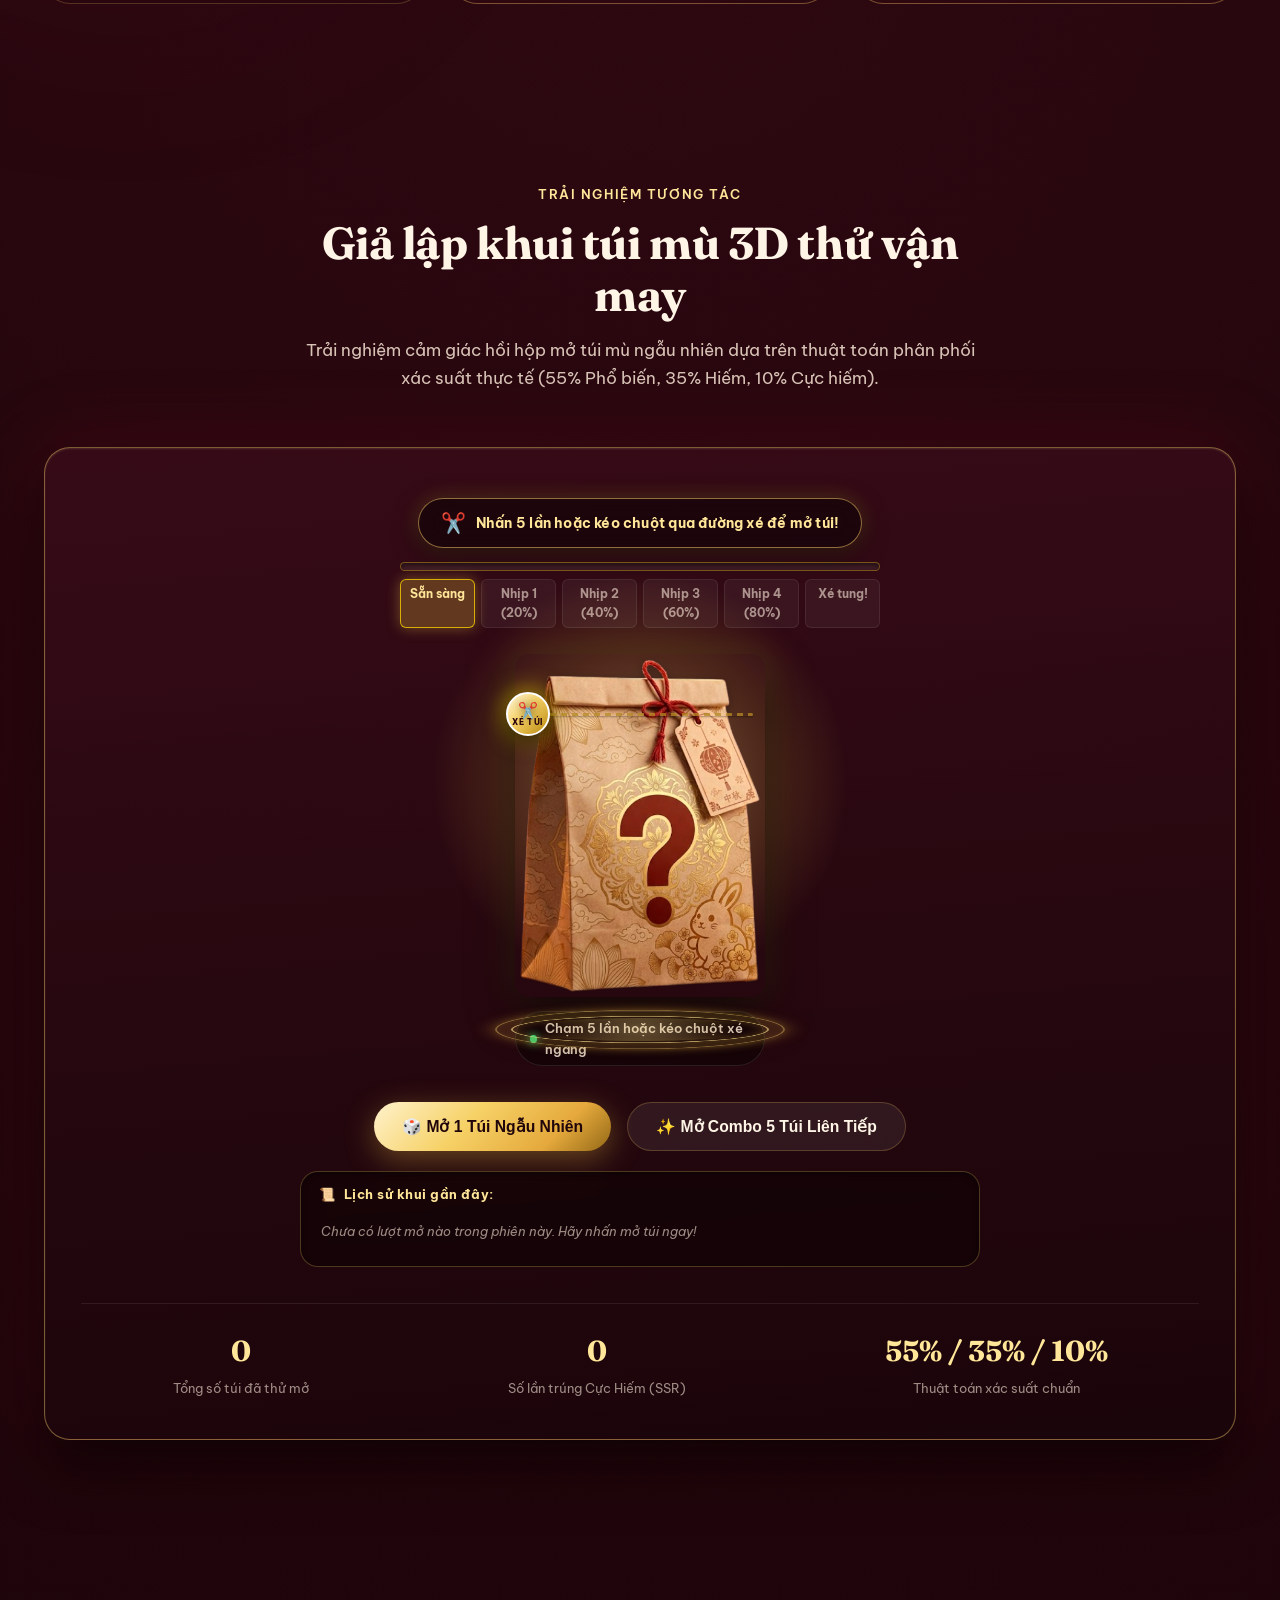
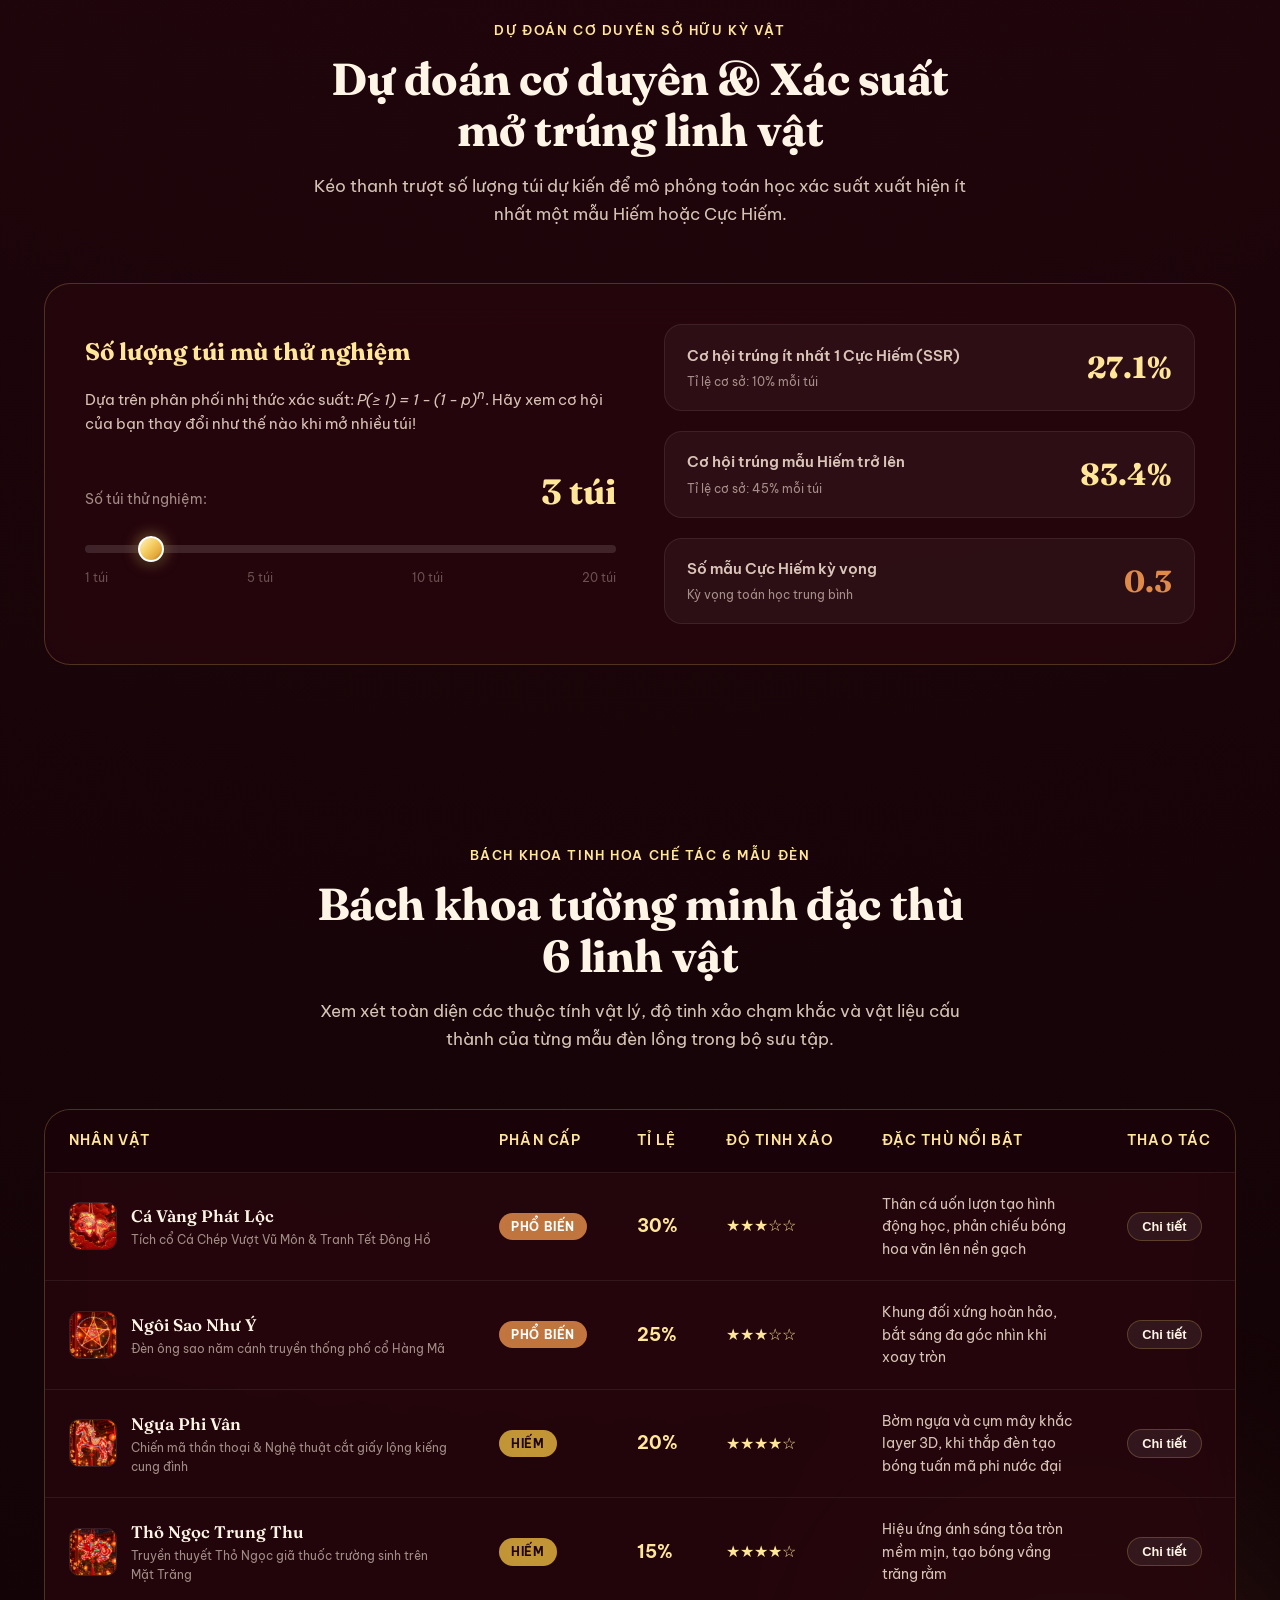
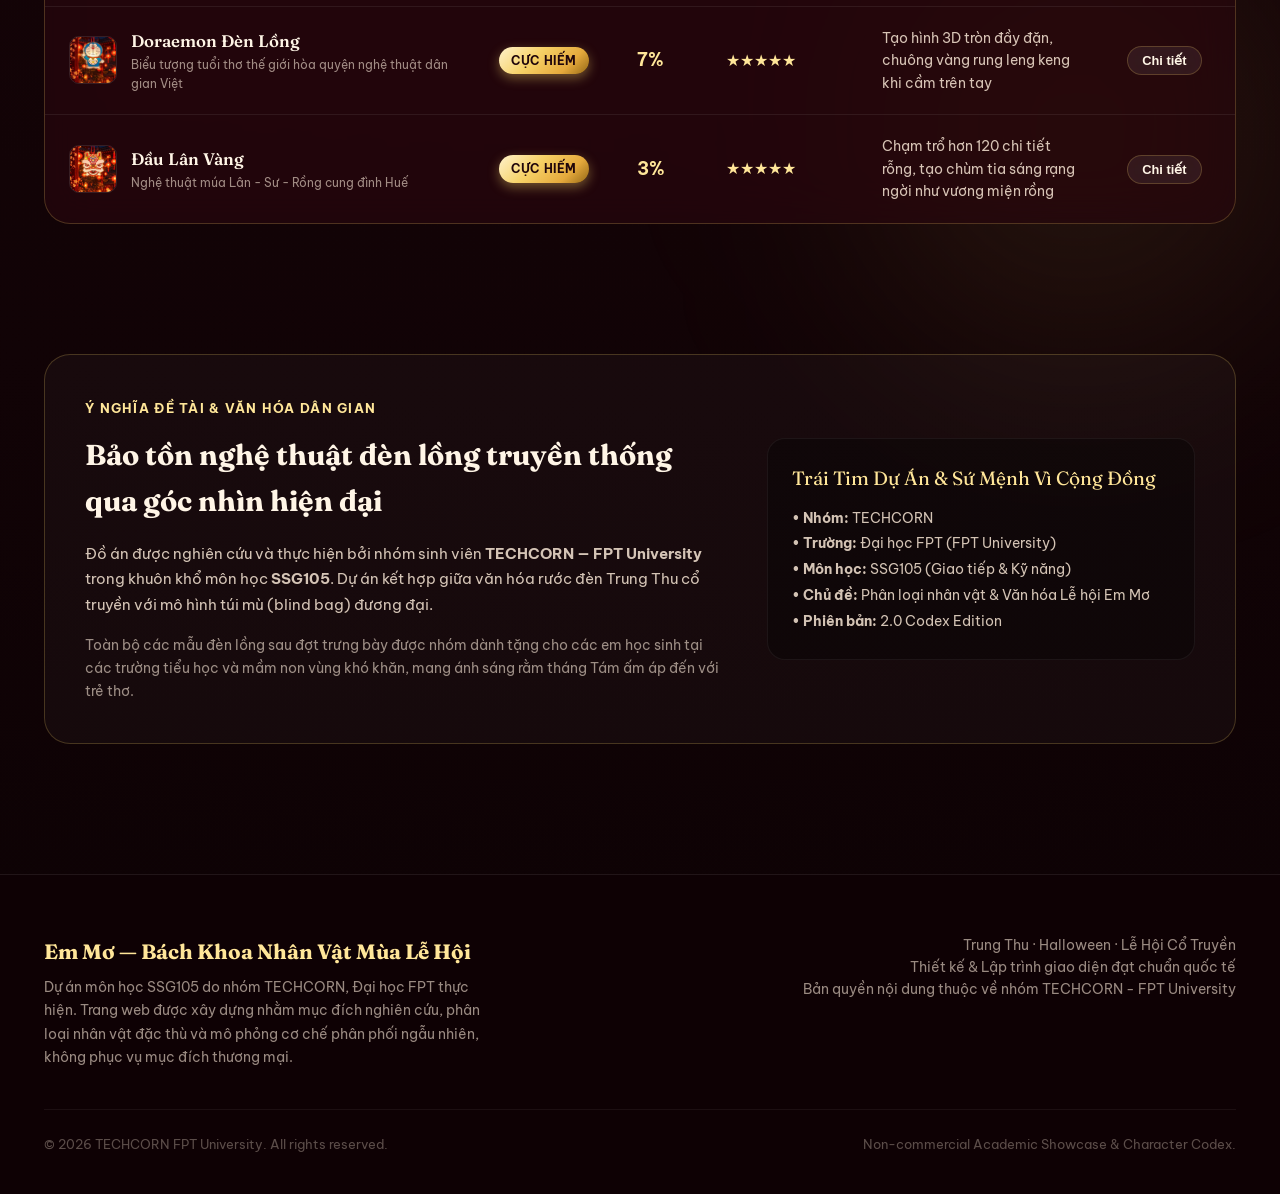
==== commit ed558294: "chore: bump asset cache version to v5.0" ====
--- a/index.html
+++ b/index.html
@@ -24,7 +24,7 @@
     rel="stylesheet">
 
   <!-- Main Stylesheet -->
-  <link rel="stylesheet" href="css/style.css?v=4.5_luxury_ui">
+  <link rel="stylesheet" href="css/style.css?v=5.0_gacha_update">
 </head>
 
 <body>
@@ -794,9 +794,9 @@
   </div>
 
   <!-- JavaScript Modules -->
-  <script src="js/codex.js"></script>
-  <script src="js/gacha-simulator.js?v=4.5_luxury_ui"></script>
-  <script src="js/app.js?v=4.5_luxury_ui"></script>
+  <script src="js/codex.js?v=5.0_gacha_update"></script>
+  <script src="js/gacha-simulator.js?v=5.0_gacha_update"></script>
+  <script src="js/app.js?v=5.0_gacha_update"></script>
 </body>
 
 </html>
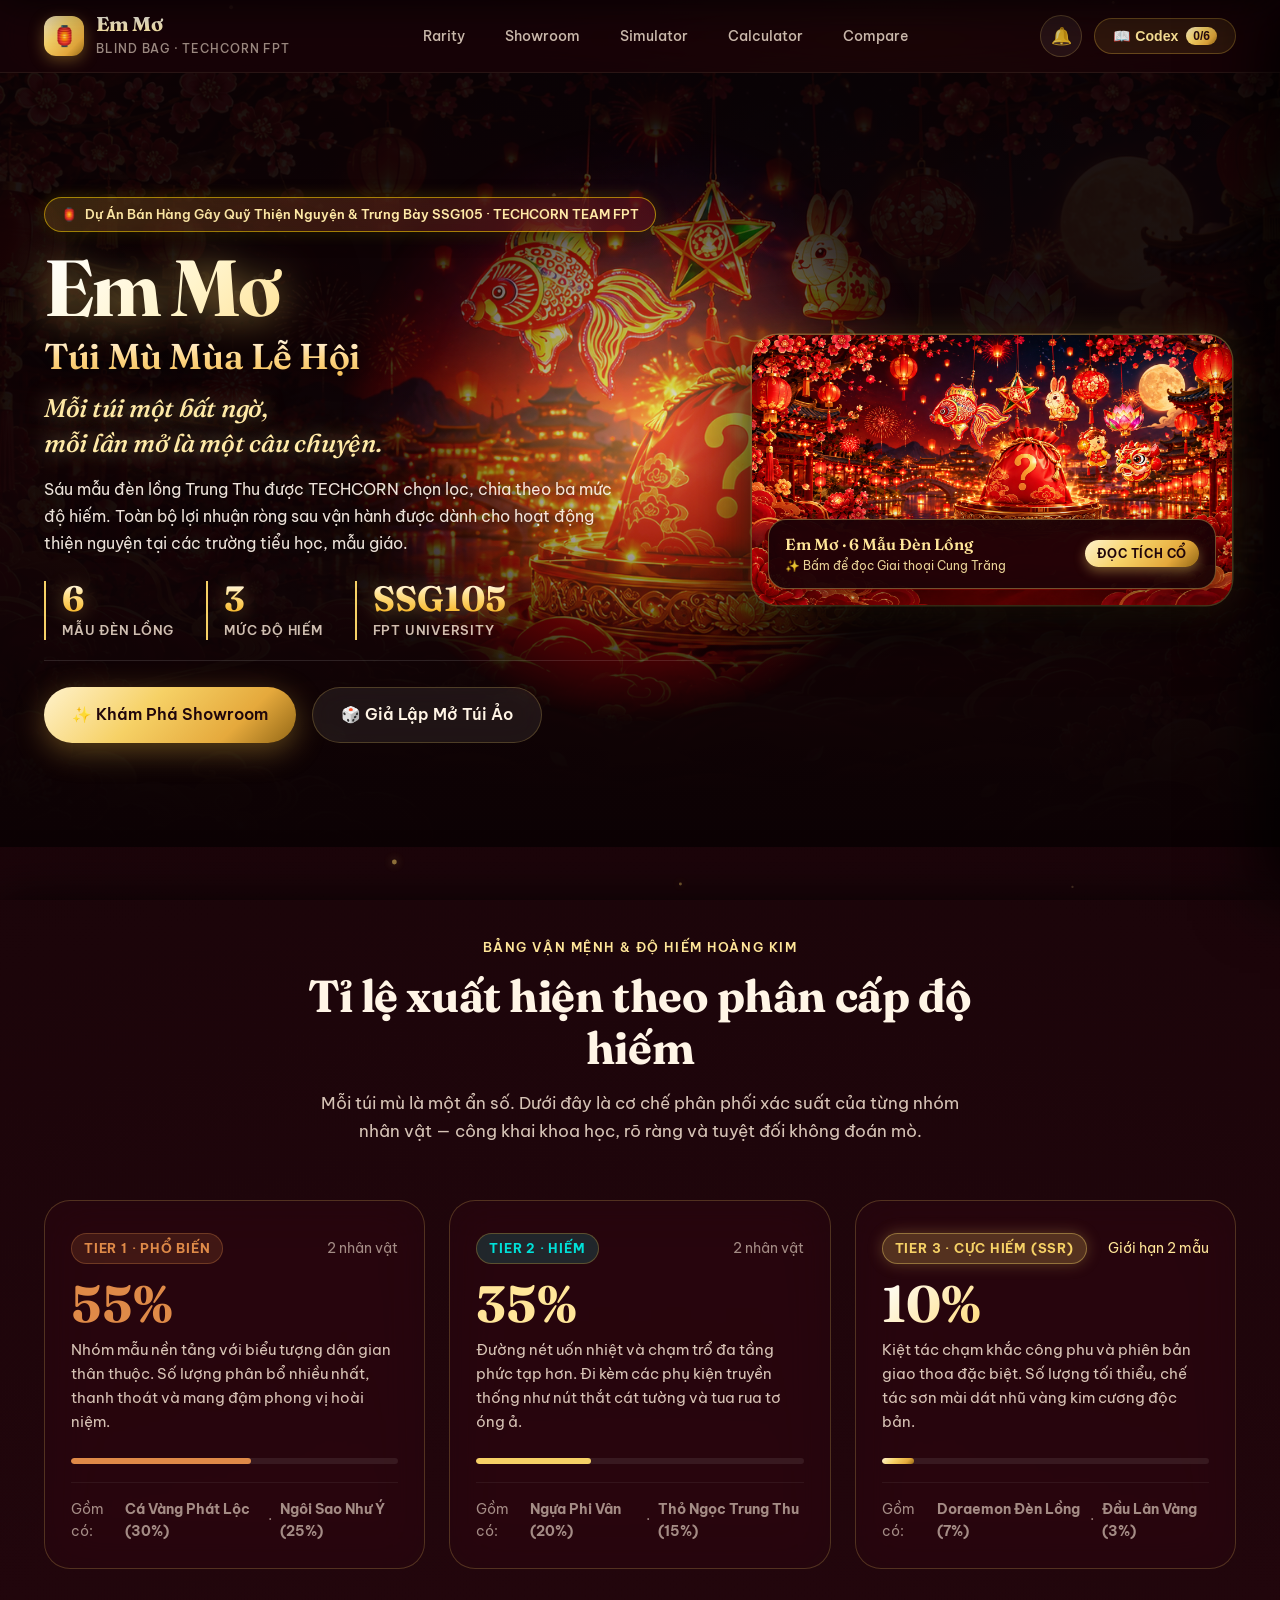
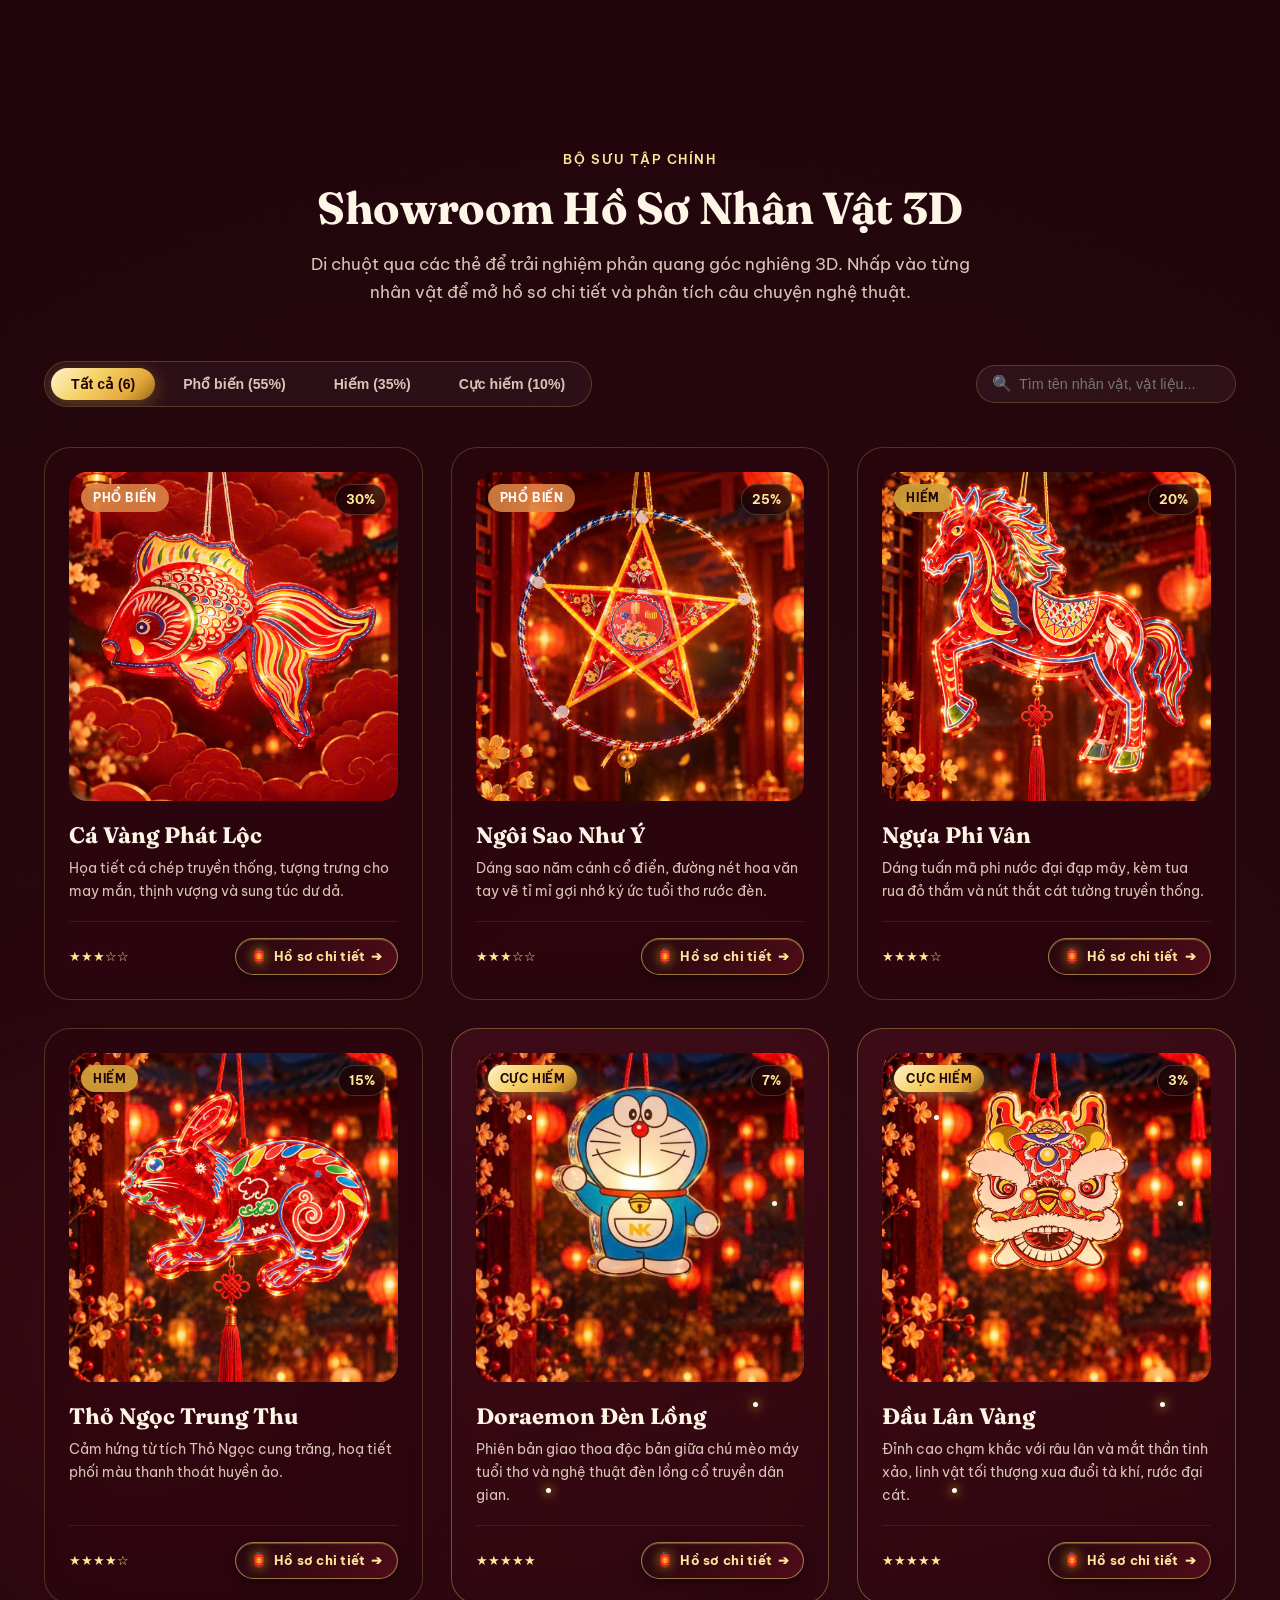
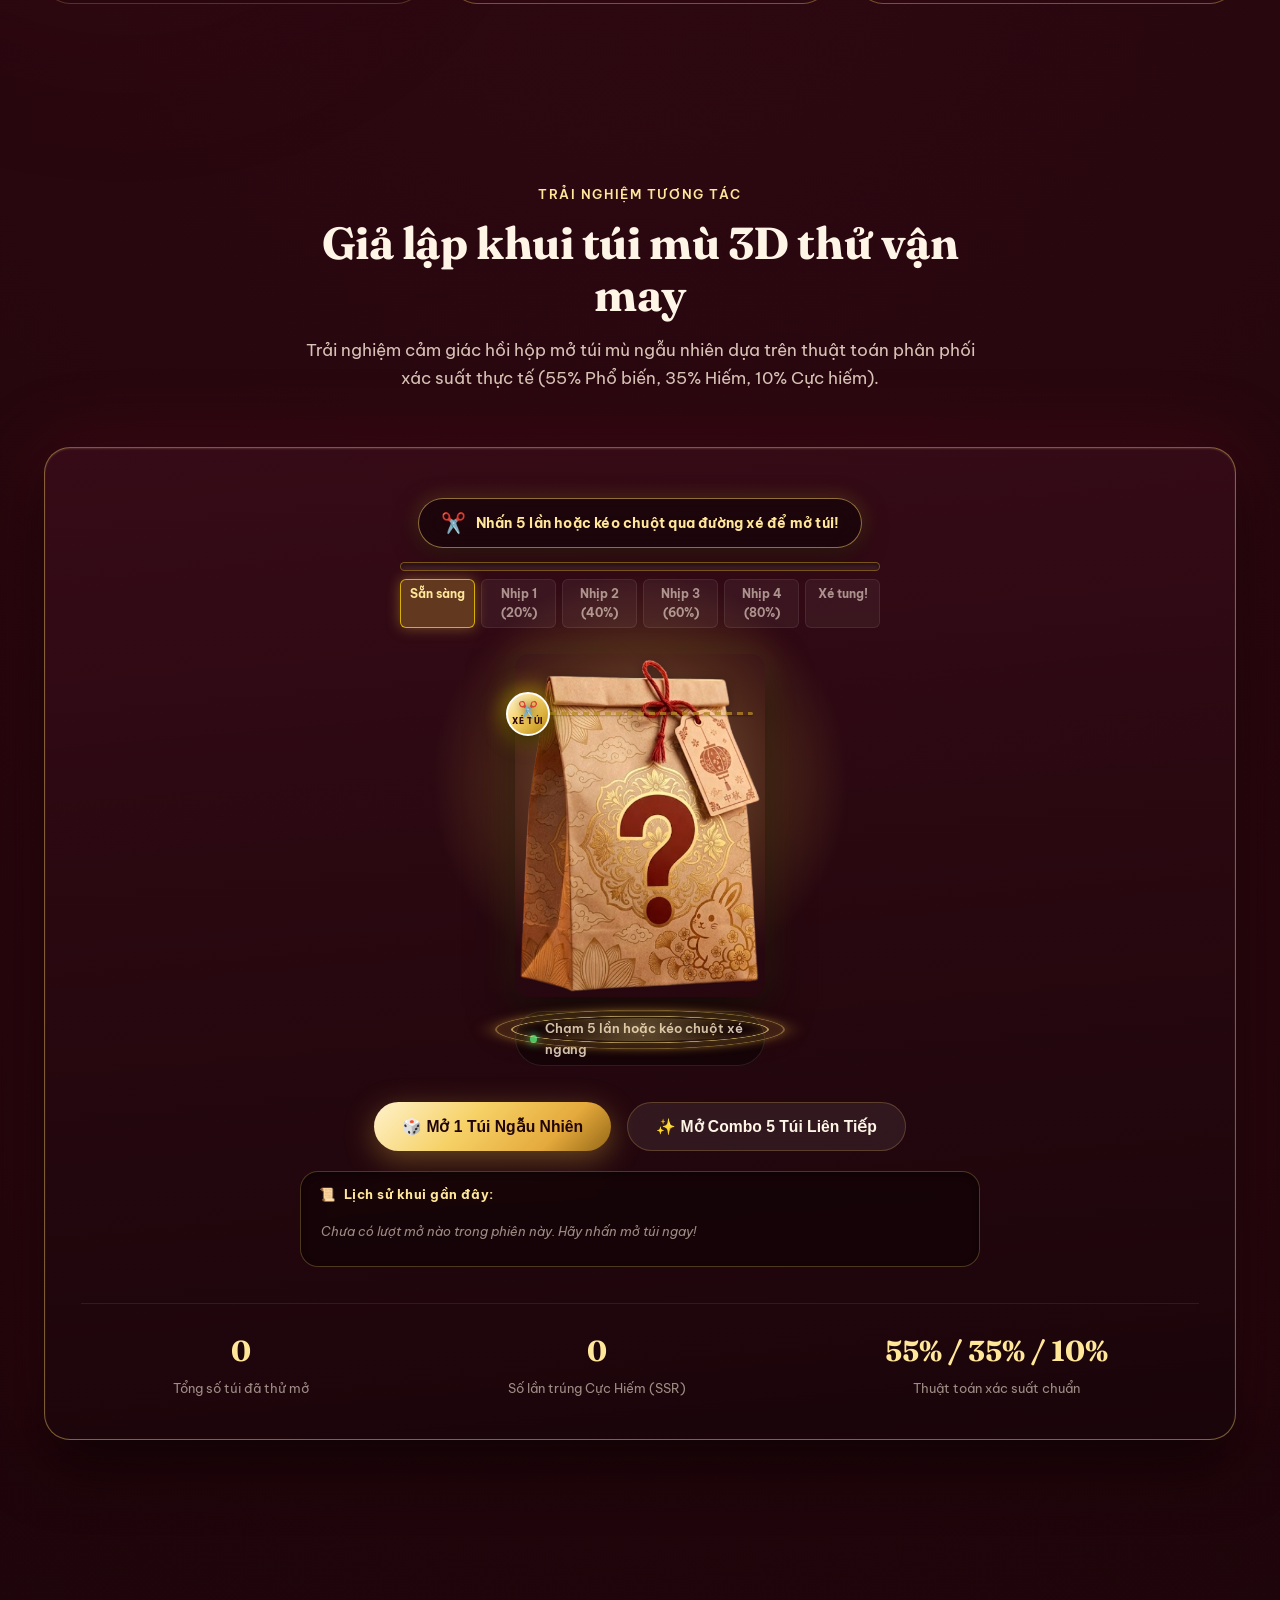
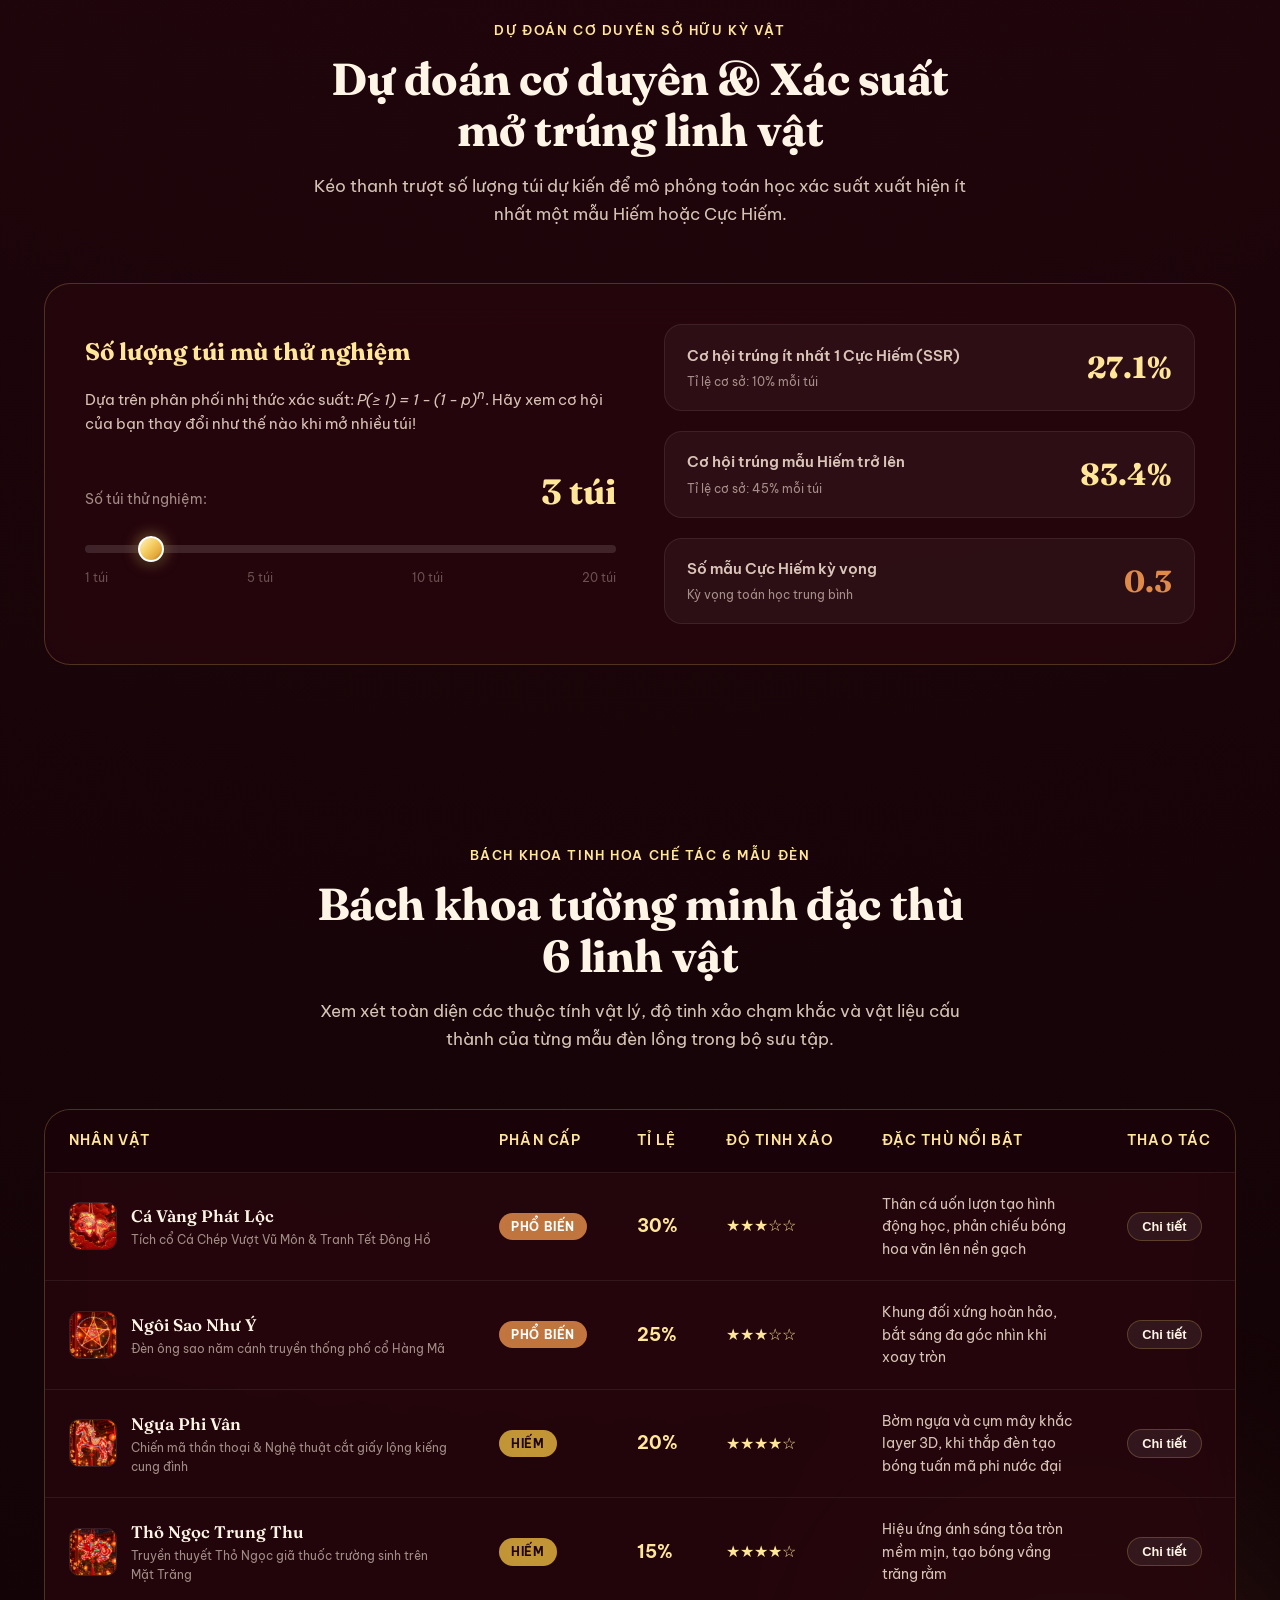
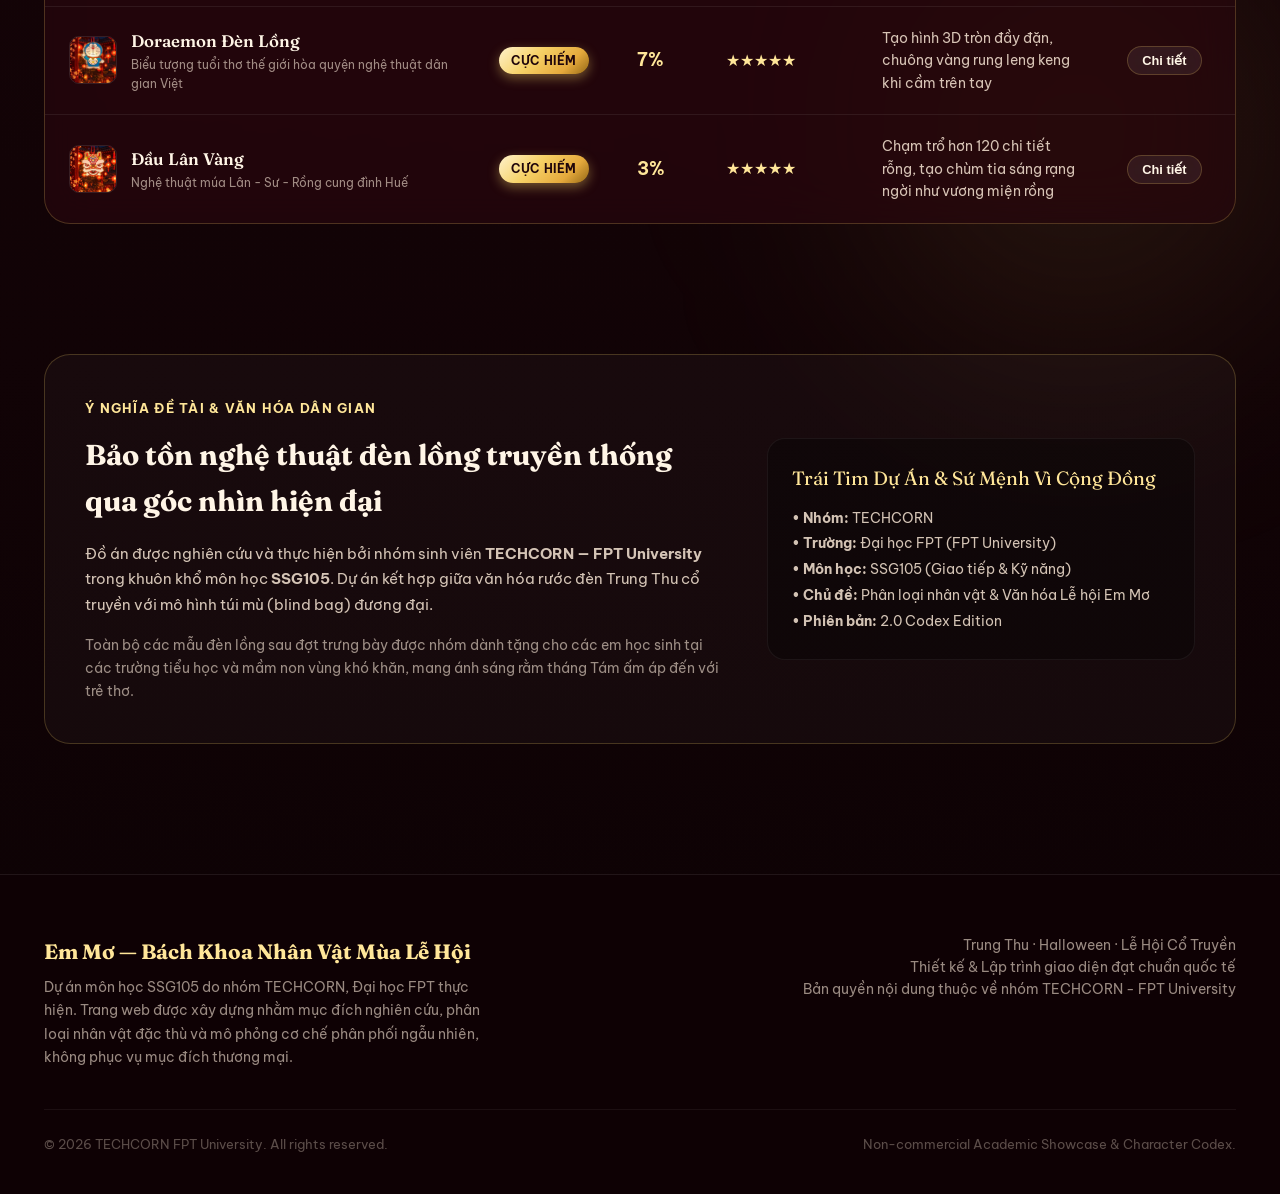
==== commit c0fe83d1: "feat: tich hop am thanh xe tui, delay 3s va after-delay, don dep asset thua va cap nhat README" ====
--- a/index.html
+++ b/index.html
@@ -793,7 +793,13 @@
     </div>
   </div>
 
+  <!-- Sound Effects -->
+  <audio id="audioTearPaper" src="sound/Tear_paper.MP3" preload="auto"></audio>
+  <audio id="audioDelaySound" src="sound/delay_sound_effect.mp3" preload="auto"></audio>
+  <audio id="audioAfterDelaySound" src="sound/after_delay_sound.mp3" preload="auto"></audio>
+
   <!-- JavaScript Modules -->
+  <script src="js/tear-audio-data.js?v=5.0_gacha_update"></script>
   <script src="js/codex.js?v=5.0_gacha_update"></script>
   <script src="js/gacha-simulator.js?v=5.0_gacha_update"></script>
   <script src="js/app.js?v=5.0_gacha_update"></script>
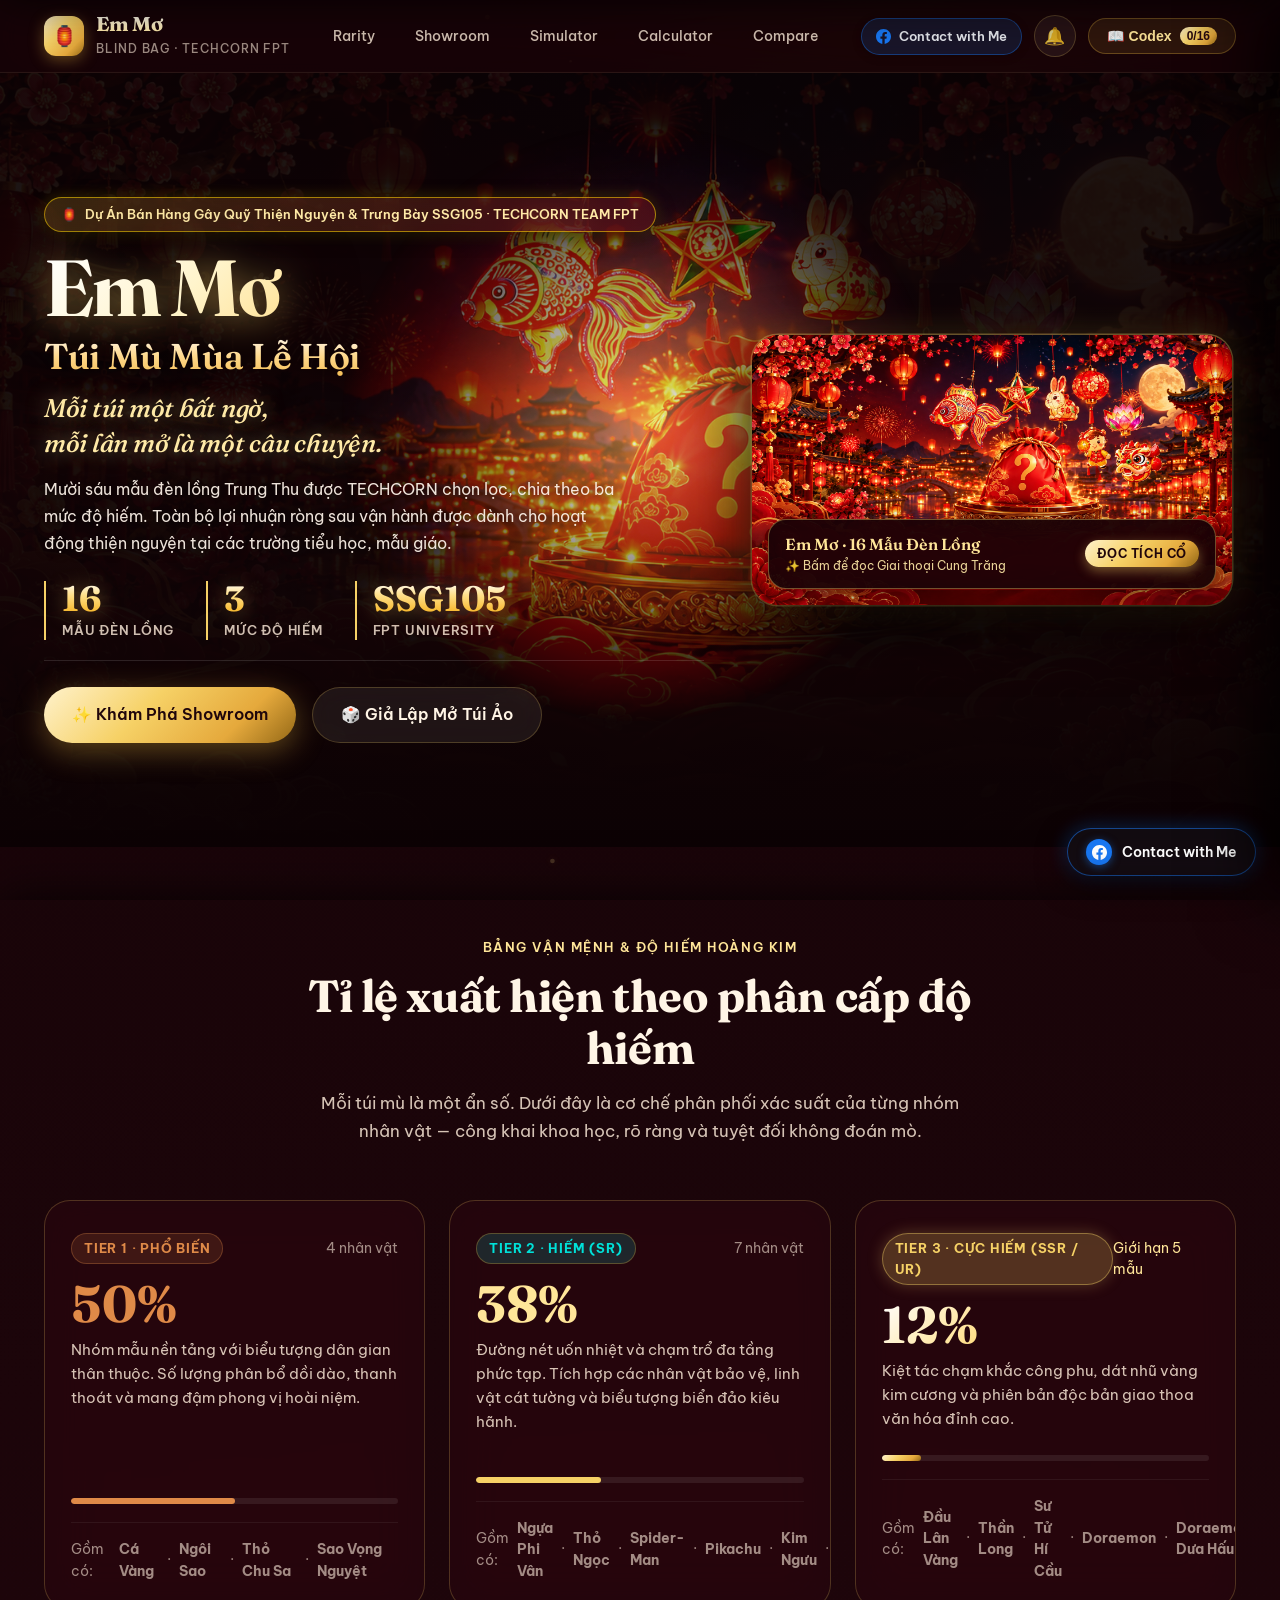
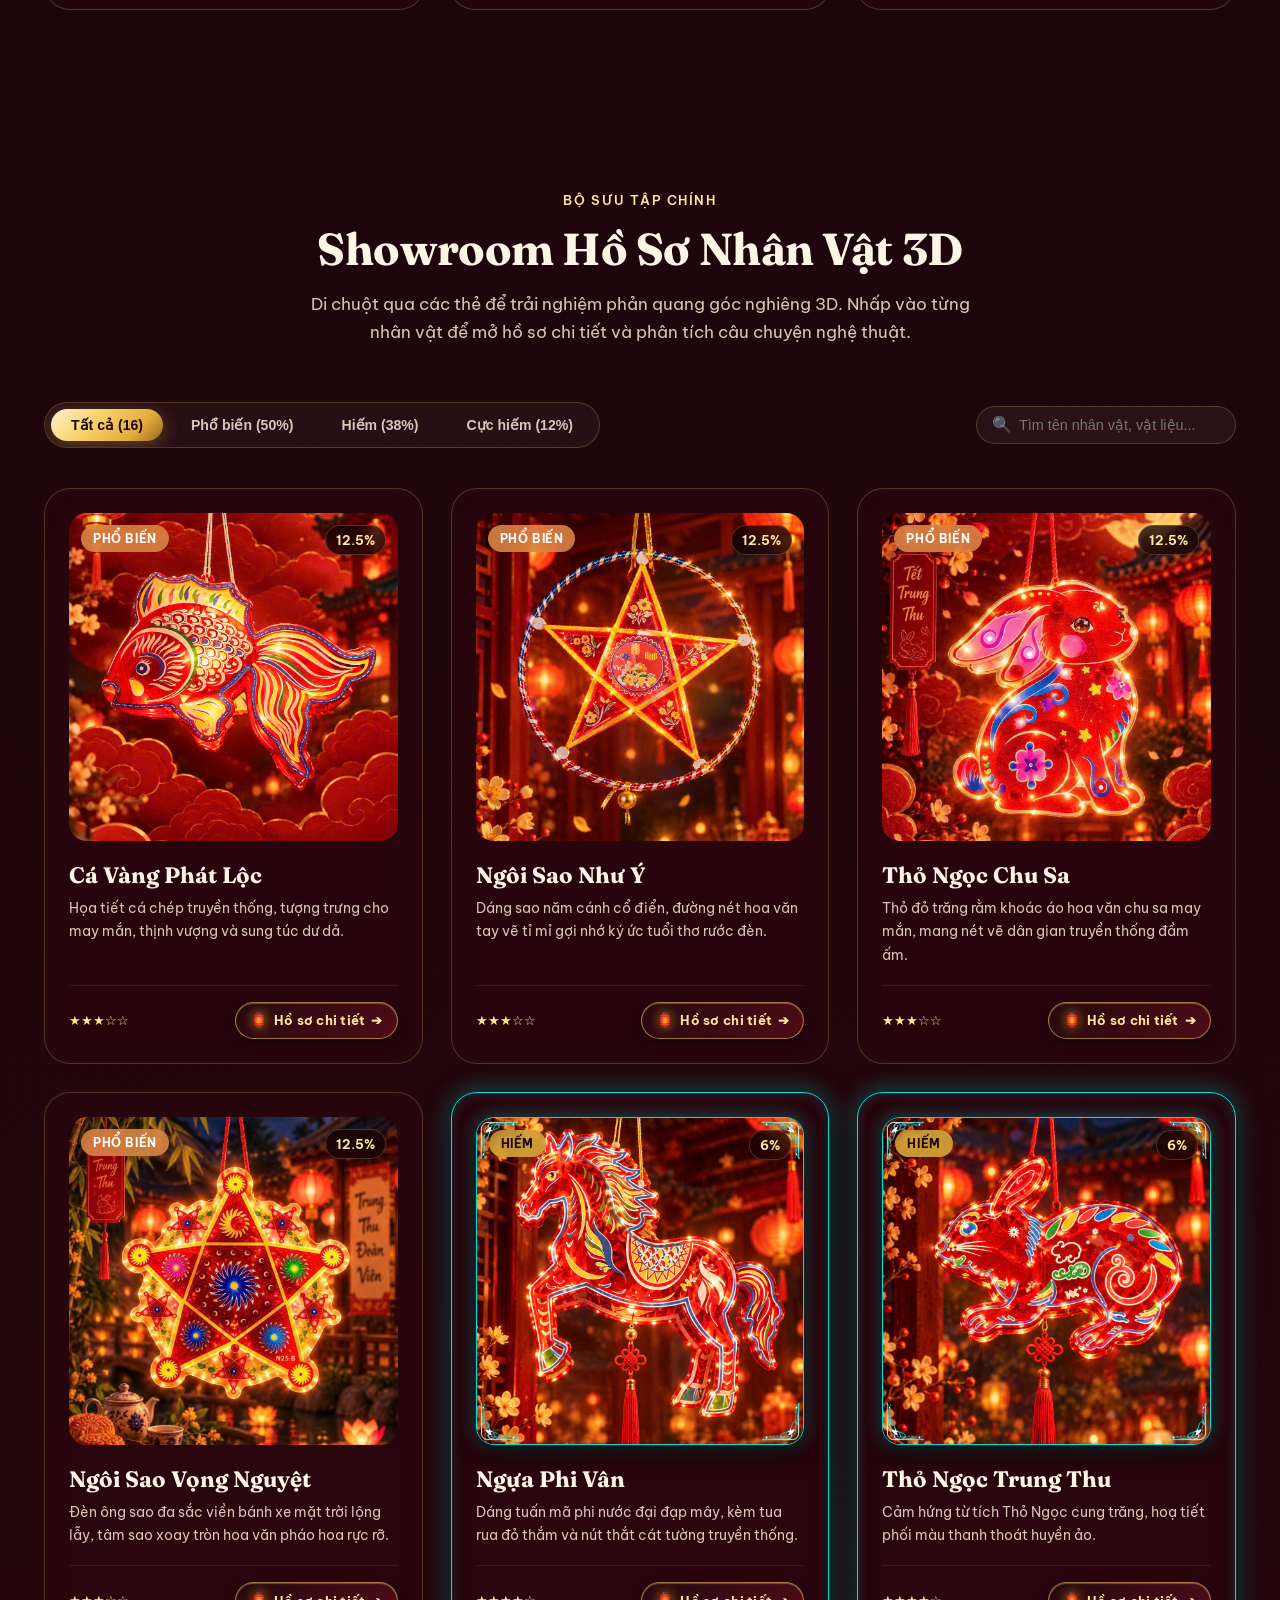
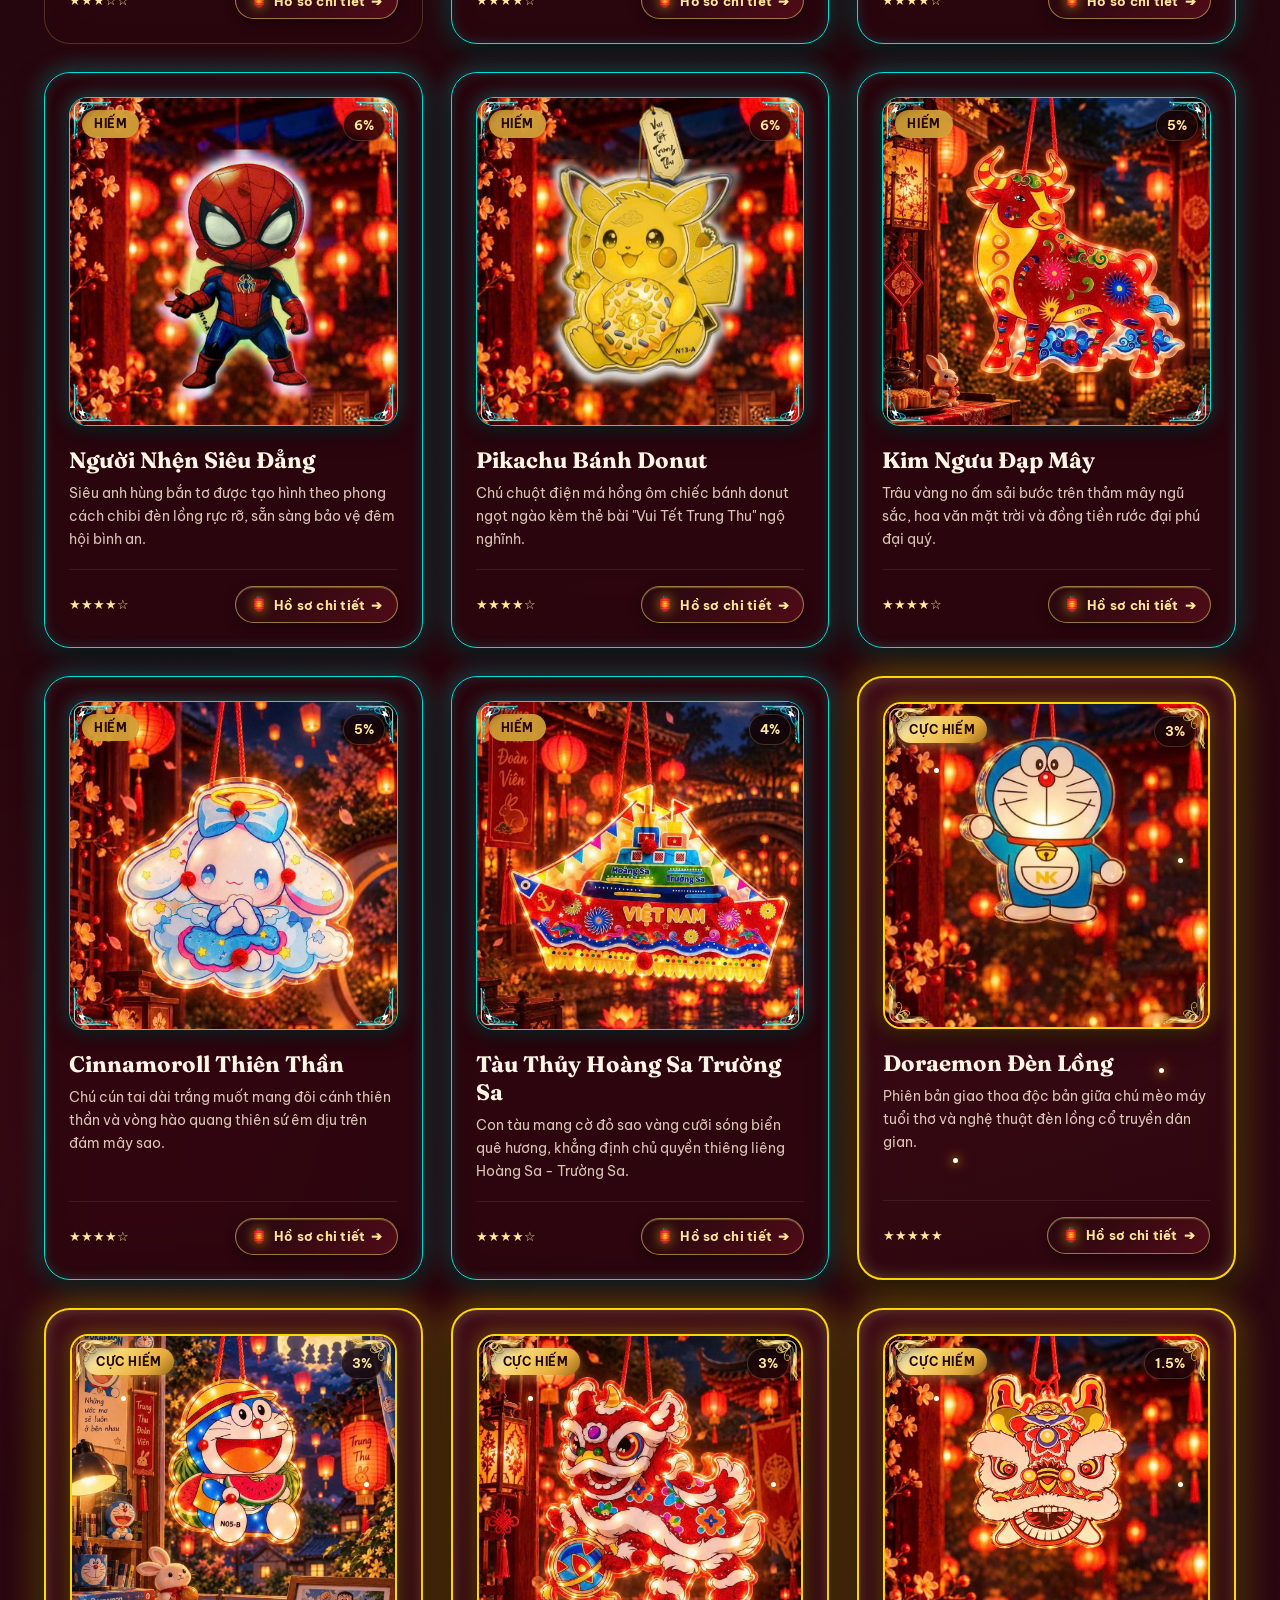
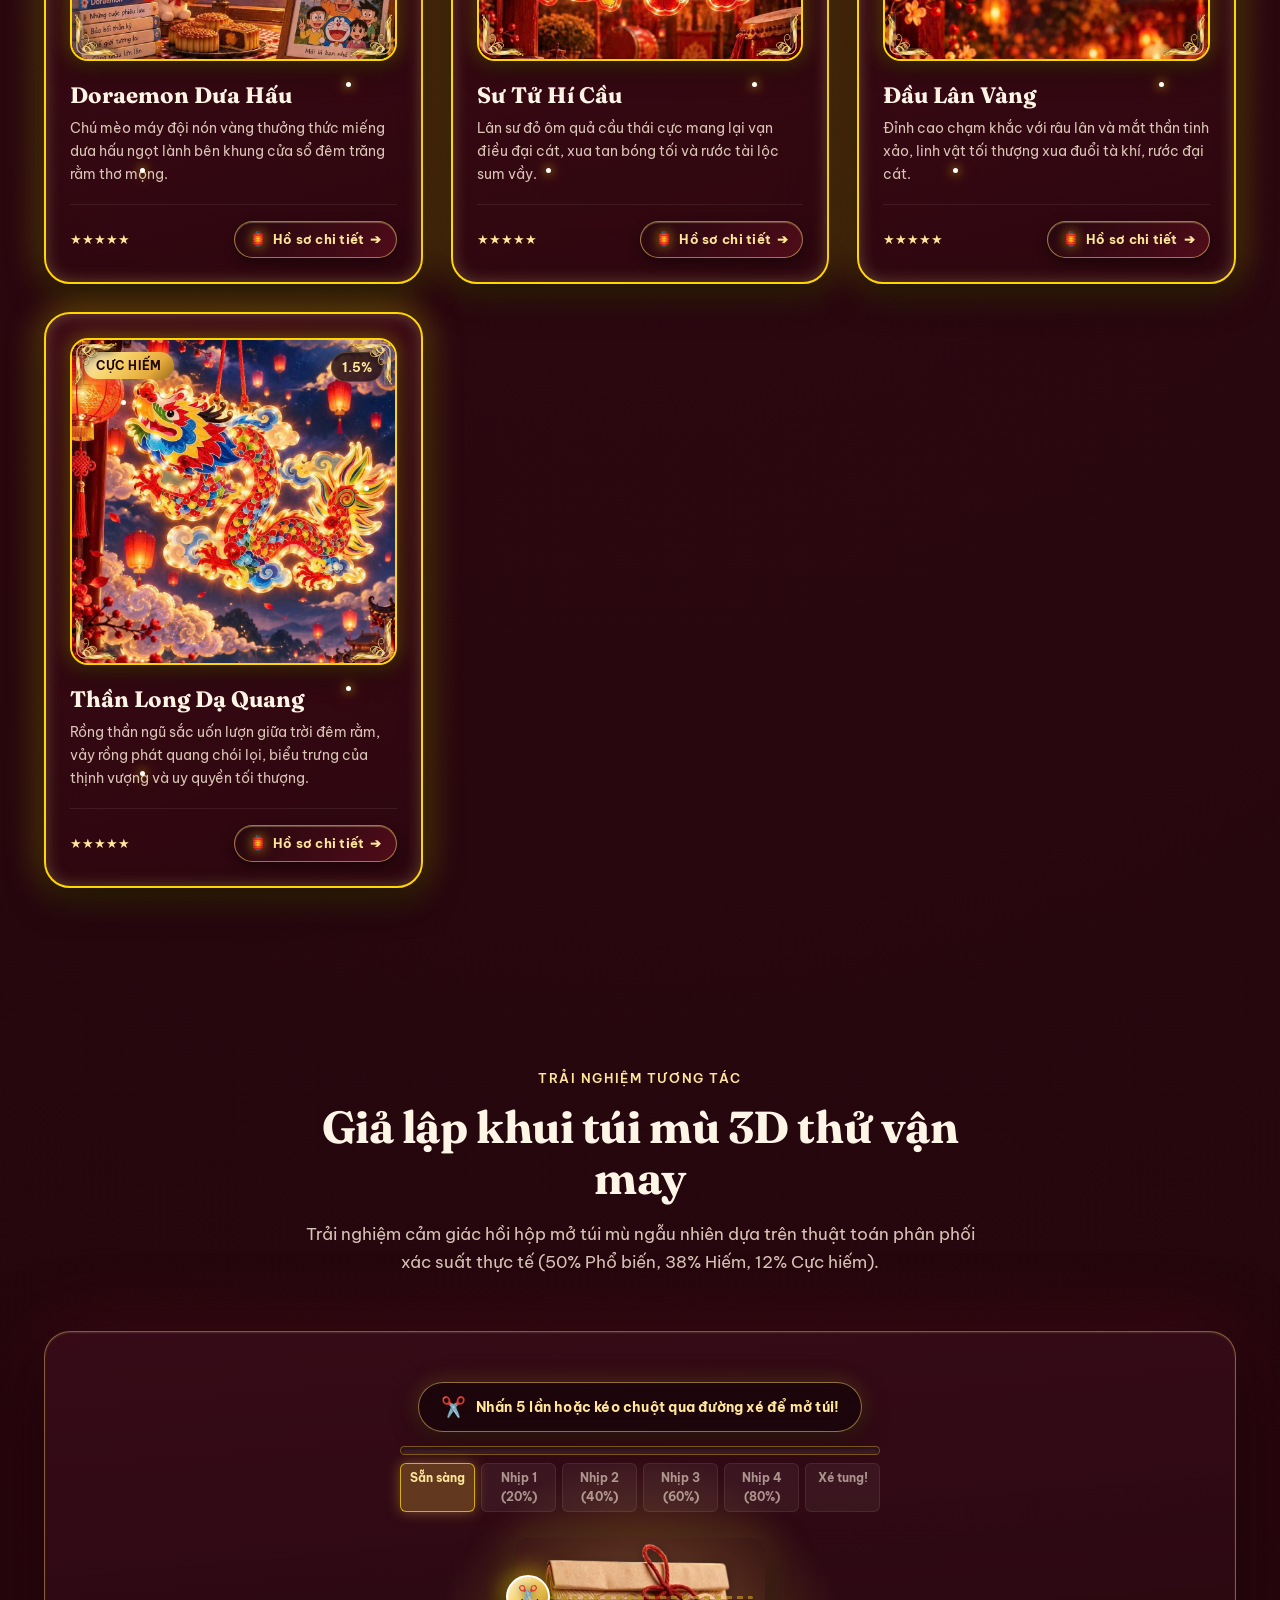
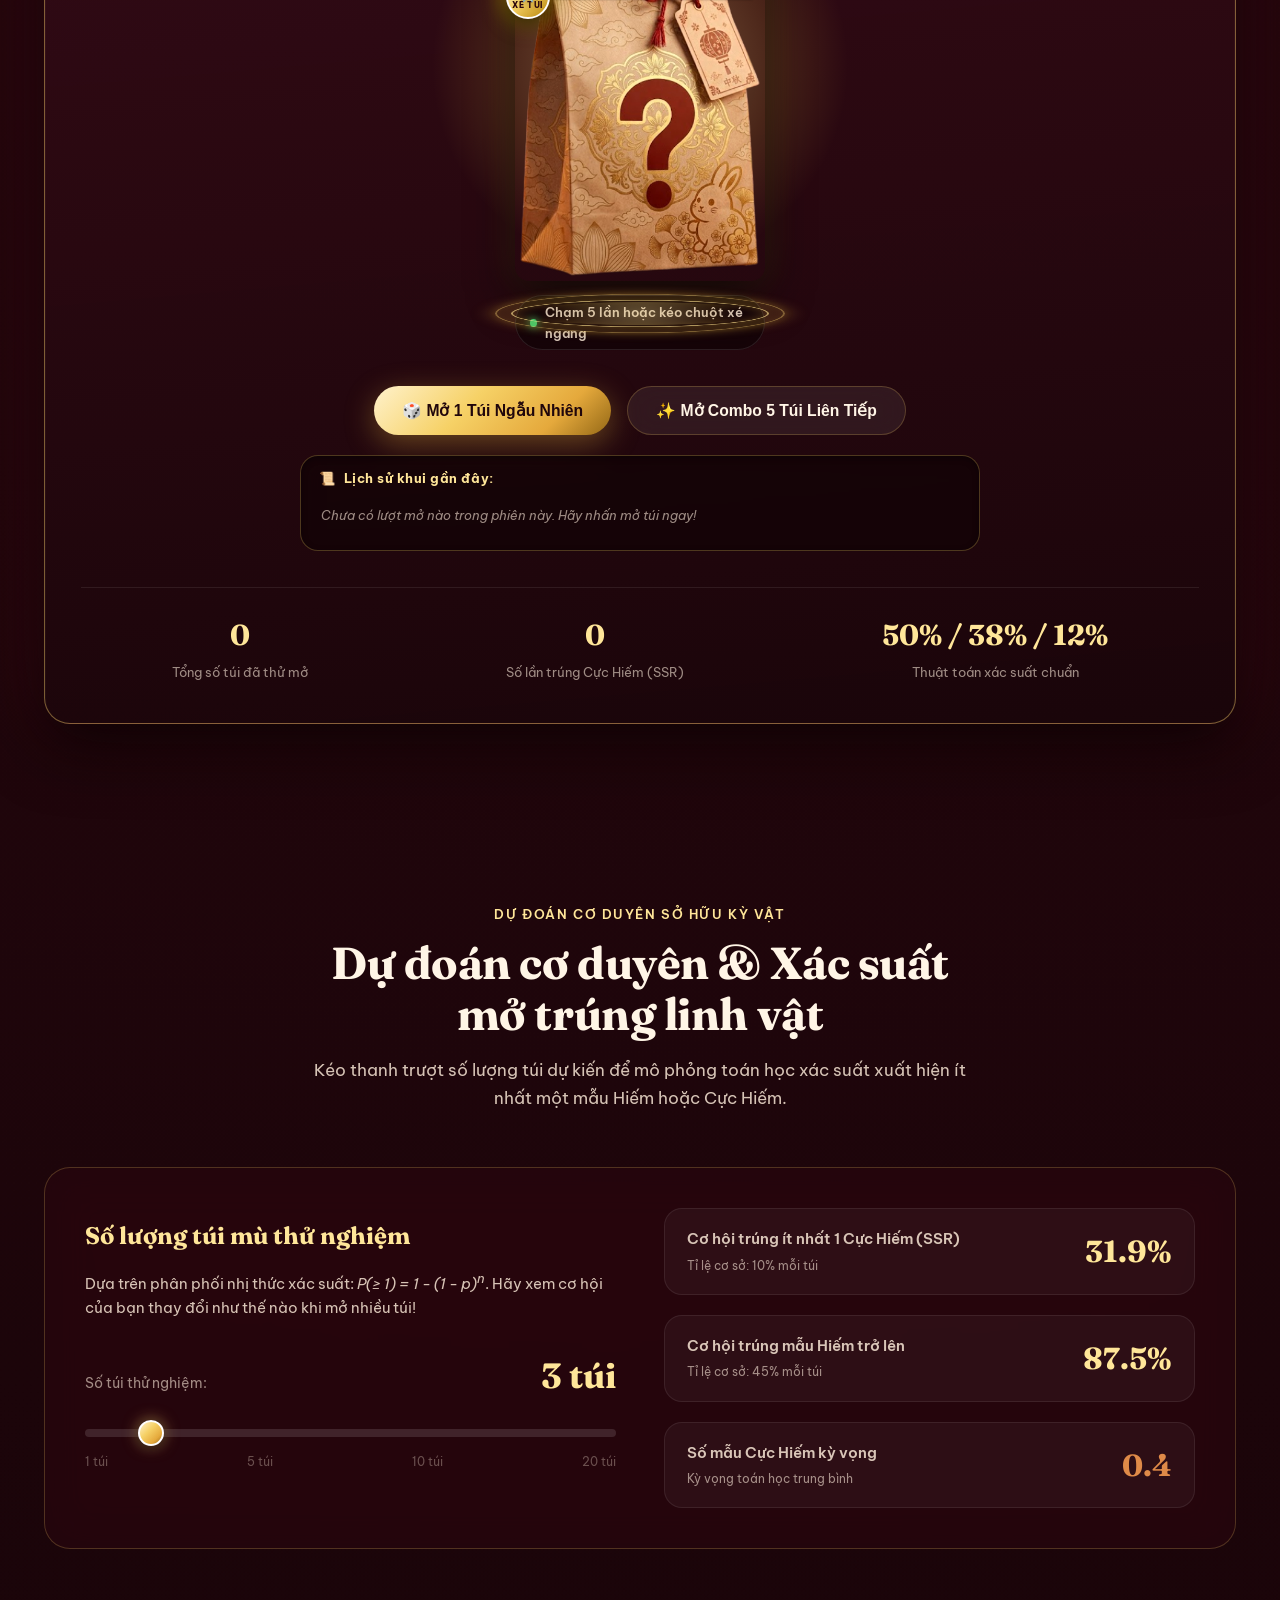
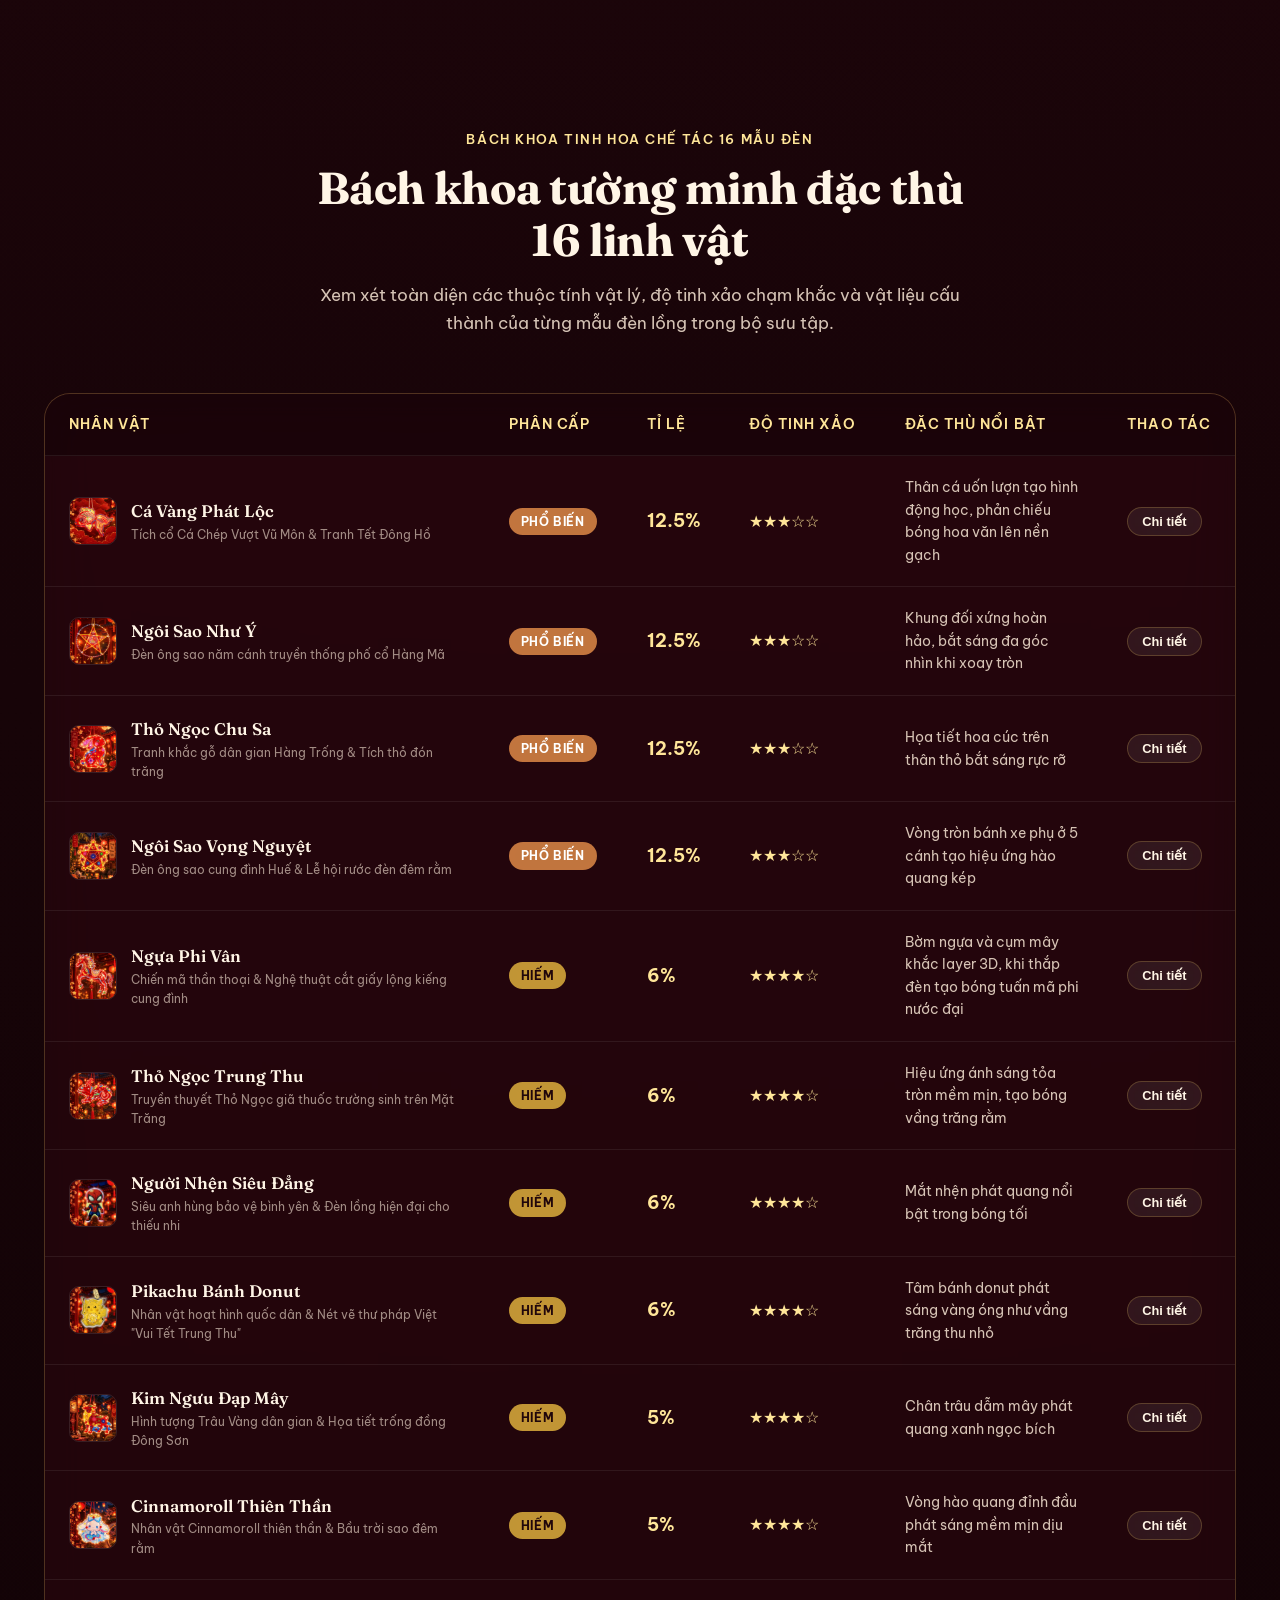
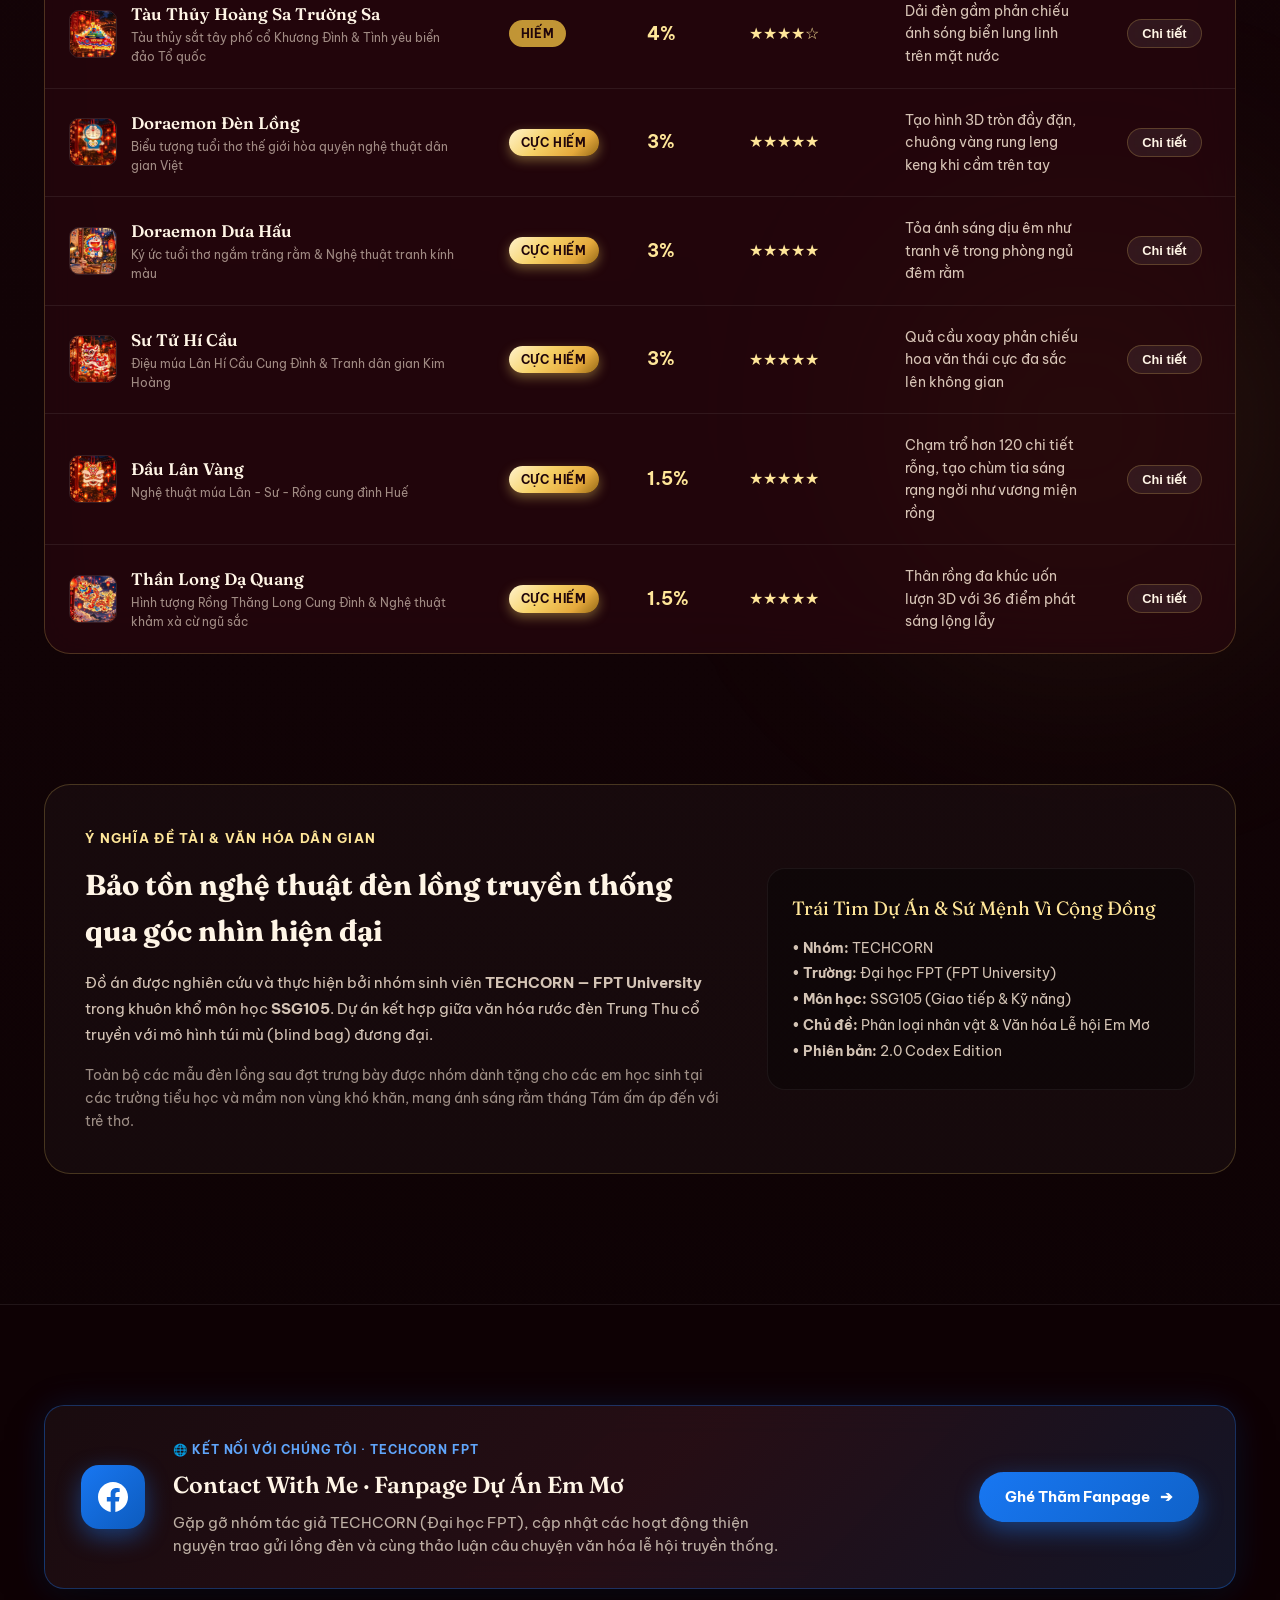
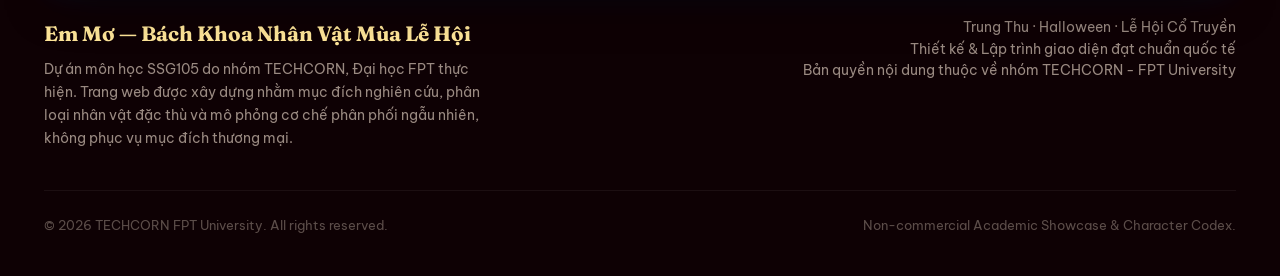
==== commit 58339f11: "feat: cap nhat giao dien, am thanh, hieu ung rarity va tai nguyen asset moi" ====
--- a/index.html
+++ b/index.html
@@ -8,12 +8,12 @@
 
   <!-- SEO Meta Tags -->
   <meta name="description"
-    content="Showroom và bách khoa phân loại nhân vật đặc thù đèn lồng túi mù mùa lễ hội. Phân tích chi tiết 6 mẫu đèn lồng, cơ chế tỉ lệ hiếm và công cụ giả lập mở túi 3D. Dự án nghiên cứu nhóm TECHCORN - FPT University.">
+    content="Showroom và bách khoa phân loại nhân vật đặc thù đèn lồng túi mù mùa lễ hội. Phân tích chi tiết 16 mẫu đèn lồng, cơ chế tỉ lệ hiếm và công cụ giả lập mở túi 3D. Dự án nghiên cứu nhóm TECHCORN - FPT University.">
   <meta name="keywords"
     content="túi mù, phân loại nhân vật, đèn lồng trung thu, rarity tier, TECHCORN, FPT University, gacha simulator, bách khoa nhân vật">
   <meta property="og:title" content="Em Mơ · Showroom & Bách Khoa Phân Loại Nhân Vật Túi Mù">
   <meta property="og:description"
-    content="Khám phá 6 mẫu nhân vật đèn lồng độc đáo với 3 cấp độ hiếm (Phổ biến, Hiếm, Cực hiếm). Trải nghiệm giả lập khui túi 3D sống động.">
+    content="Khám phá 16 mẫu nhân vật đèn lồng độc đáo với 3 cấp độ hiếm (Phổ biến, Hiếm, Cực hiếm). Trải nghiệm giả lập khui túi 3D sống động.">
   <meta property="og:type" content="website">
 
   <!-- Google Fonts -->
@@ -28,12 +28,6 @@
 </head>
 
 <body>
-
-  <!-- Top Reading / Scroll Progress Bar -->
-  <div class="site-scroll-progress" id="siteScrollProgress" role="progressbar" aria-label="Tiến độ cuộn trang"
-    aria-valuenow="0" aria-valuemin="0" aria-valuemax="100">
-    <div class="scroll-progress-glow"></div>
-  </div>
 
   <!-- Mid-Autumn Festive Preloader Screen -->
   <aside class="site-preloader" id="sitePreloader" role="dialog" aria-label="Màn hình tải dữ liệu Em Mơ">
@@ -150,12 +144,20 @@
       </nav>
 
       <div class="nav-actions">
+        <a href="https://www.facebook.com/share/1c75xEN3fK/?mibextid=wwXIfr" target="_blank" rel="noopener noreferrer"
+          class="btn-contact-header" title="Liên hệ Fanpage Facebook TECHCORN" aria-label="Contact With Me Facebook">
+          <svg width="15" height="15" viewBox="0 0 24 24">
+            <path
+              d="M24 12.073c0-6.627-5.373-12-12-12s-12 5.373-12 12c0 5.99 4.388 10.954 10.125 11.854v-8.385H7.078v-3.47h3.047V9.43c0-3.007 1.792-4.669 4.533-4.669 1.312 0 2.686.235 2.686.235v2.953H15.83c-1.491 0-1.956.925-1.956 1.874v2.25h3.328l-.532 3.47h-2.796v8.385C19.612 23.027 24 18.062 24 12.073z" />
+          </svg>
+          <span>Contact with Me</span>
+        </a>
         <button class="btn-icon" id="btnAudioToggle" title="Bật/Tắt âm thanh tương tác" aria-label="Toggle Sound">
           🔔
         </button>
         <button class="btn-codex-trigger" id="btnOpenCodex" aria-label="Mở sổ tay sưu tập">
           <span>📖 Codex</span>
-          <span class="badge-count" id="codexBadgeCount">0/6</span>
+          <span class="badge-count" id="codexBadgeCount">0/16</span>
         </button>
       </div>
     </div>
@@ -186,13 +188,14 @@
         </p>
 
         <p class="hero-lead">
-          Sáu mẫu đèn lồng Trung Thu được TECHCORN chọn lọc, chia theo ba mức độ hiếm. Toàn bộ lợi nhuận ròng sau vận
+          Mười sáu mẫu đèn lồng Trung Thu được TECHCORN chọn lọc, chia theo ba mức độ hiếm. Toàn bộ lợi nhuận ròng sau
+          vận
           hành được dành cho hoạt động thiện nguyện tại các trường tiểu học, mẫu giáo.
         </p>
 
         <div class="hero-meta-strip">
           <div class="meta-item">
-            <div class="meta-num">6</div>
+            <div class="meta-num">16</div>
             <div class="meta-label">Mẫu đèn lồng</div>
           </div>
           <div class="meta-item">
@@ -221,7 +224,7 @@
           <img src="asset/2e14bcdc-1ac5-4136-96bd-afb84cd3220e.png" alt="Bộ sưu tập đèn lồng Em Mơ TECHCORN">
           <div class="hero-card-badge">
             <div class="badge-text-group">
-              <div class="badge-name">Em Mơ · 6 Mẫu Đèn Lồng</div>
+              <div class="badge-name">Em Mơ · 16 Mẫu Đèn Lồng</div>
               <div class="badge-desc">✨ Bấm để đọc Giai thoại Cung Trăng</div>
             </div>
             <span class="card-tier-pill pill-epic badge-pill">Đọc Tích Cổ</span>
@@ -248,59 +251,62 @@
         <div class="rarity-tier-card tier-common">
           <div class="tier-top-tag">
             <span class="tier-badge">Tier 1 · Phổ biến</span>
-            <span style="font-size: 0.85rem; color: var(--ink-tertiary);">2 nhân vật</span>
-          </div>
-          <div class="tier-rate-huge">55%</div>
+            <span style="font-size: 0.85rem; color: var(--ink-tertiary);">4 nhân vật</span>
+          </div>
+          <div class="tier-rate-huge">50%</div>
           <p class="tier-summary">
-            Nhóm mẫu nền tảng với biểu tượng dân gian thân thuộc. Số lượng phân bổ nhiều nhất, thanh thoát và mang đậm
+            Nhóm mẫu nền tảng với biểu tượng dân gian thân thuộc. Số lượng phân bổ dồi dào, thanh thoát và mang đậm
             phong vị hoài niệm.
           </p>
           <div class="tier-bar-track">
-            <div class="tier-bar-fill" style="width: 55%"></div>
+            <div class="tier-bar-fill" style="width: 50%"></div>
           </div>
           <div class="tier-characters-preview">
             <span>Gồm có:</span>
-            <strong>Cá Vàng Phát Lộc (30%)</strong> · <strong>Ngôi Sao Như Ý (25%)</strong>
+            <strong>Cá Vàng</strong> · <strong>Ngôi Sao</strong> · <strong>Thỏ Chu Sa</strong> · <strong>Sao Vọng
+              Nguyệt</strong>
           </div>
         </div>
 
         <!-- Rare Tier -->
         <div class="rarity-tier-card tier-rare">
           <div class="tier-top-tag">
-            <span class="tier-badge">Tier 2 · Hiếm</span>
-            <span style="font-size: 0.85rem; color: var(--ink-tertiary);">2 nhân vật</span>
-          </div>
-          <div class="tier-rate-huge">35%</div>
+            <span class="tier-badge">Tier 2 · Hiếm (SR)</span>
+            <span style="font-size: 0.85rem; color: var(--ink-tertiary);">7 nhân vật</span>
+          </div>
+          <div class="tier-rate-huge">38%</div>
           <p class="tier-summary">
-            Đường nét uốn nhiệt và chạm trổ đa tầng phức tạp hơn. Đi kèm các phụ kiện truyền thống như nút thắt cát
-            tường và tua rua tơ óng ả.
+            Đường nét uốn nhiệt và chạm trổ đa tầng phức tạp. Tích hợp các nhân vật bảo vệ, linh vật cát tường và biểu
+            tượng biển đảo kiêu hãnh.
           </p>
           <div class="tier-bar-track">
-            <div class="tier-bar-fill" style="width: 35%"></div>
+            <div class="tier-bar-fill" style="width: 38%"></div>
           </div>
           <div class="tier-characters-preview">
             <span>Gồm có:</span>
-            <strong>Ngựa Phi Vân (20%)</strong> · <strong>Thỏ Ngọc Trung Thu (15%)</strong>
+            <strong>Ngựa Phi Vân</strong> · <strong>Thỏ Ngọc</strong> · <strong>Spider-Man</strong> ·
+            <strong>Pikachu</strong> · <strong>Kim Ngưu</strong> · <strong>Cinnamoroll</strong> · <strong>Tàu
+              Thủy</strong>
           </div>
         </div>
 
         <!-- Epic Tier -->
         <div class="rarity-tier-card tier-epic">
           <div class="tier-top-tag">
-            <span class="tier-badge">Tier 3 · Cực hiếm (SSR)</span>
-            <span style="font-size: 0.85rem; color: var(--gold-bright);">Giới hạn 2 mẫu</span>
-          </div>
-          <div class="tier-rate-huge">10%</div>
+            <span class="tier-badge">Tier 3 · Cực hiếm (SSR / UR)</span>
+            <span style="font-size: 0.85rem; color: var(--gold-bright);">Giới hạn 5 mẫu</span>
+          </div>
+          <div class="tier-rate-huge">12%</div>
           <p class="tier-summary">
-            Kiệt tác chạm khắc công phu và phiên bản giao thoa đặc biệt. Số lượng tối thiểu, chế tác sơn mài dát nhũ
-            vàng kim cương độc bản.
+            Kiệt tác chạm khắc công phu, dát nhũ vàng kim cương và phiên bản độc bản giao thoa văn hóa đỉnh cao.
           </p>
           <div class="tier-bar-track">
-            <div class="tier-bar-fill" style="width: 10%"></div>
+            <div class="tier-bar-fill" style="width: 12%"></div>
           </div>
           <div class="tier-characters-preview">
             <span>Gồm có:</span>
-            <strong>Doraemon Đèn Lồng (7%)</strong> · <strong>Đầu Lân Vàng (3%)</strong>
+            <strong>Đầu Lân Vàng</strong> · <strong>Thần Long</strong> · <strong>Sư Tử Hí Cầu</strong> ·
+            <strong>Doraemon</strong> · <strong>Doraemon Dưa Hấu</strong>
           </div>
         </div>
       </div>
@@ -322,10 +328,10 @@
       <!-- Controls: Filter Pills & Search -->
       <div class="showroom-controls">
         <div class="filter-pills" role="tablist">
-          <button class="filter-pill active" data-filter="all">Tất cả (6)</button>
-          <button class="filter-pill" data-filter="common">Phổ biến (55%)</button>
-          <button class="filter-pill" data-filter="rare">Hiếm (35%)</button>
-          <button class="filter-pill" data-filter="epic">Cực hiếm (10%)</button>
+          <button class="filter-pill active" data-filter="all">Tất cả (16)</button>
+          <button class="filter-pill" data-filter="common">Phổ biến (50%)</button>
+          <button class="filter-pill" data-filter="rare">Hiếm (38%)</button>
+          <button class="filter-pill" data-filter="epic">Cực hiếm (12%)</button>
         </div>
 
         <div class="search-input-wrap">
@@ -349,8 +355,8 @@
         <div class="section-tag">Trải Nghiệm Tương Tác</div>
         <h2 class="section-title">Giả lập khui túi mù 3D thử vận may</h2>
         <p class="section-sub">
-          Trải nghiệm cảm giác hồi hộp mở túi mù ngẫu nhiên dựa trên thuật toán phân phối xác suất thực tế (55% Phổ
-          biến, 35% Hiếm, 10% Cực hiếm).
+          Trải nghiệm cảm giác hồi hộp mở túi mù ngẫu nhiên dựa trên thuật toán phân phối xác suất thực tế (50% Phổ
+          biến, 38% Hiếm, 12% Cực hiếm).
         </p>
       </div>
 
@@ -514,7 +520,7 @@
             <div class="sim-stat-lbl">Số lần trúng Cực Hiếm (SSR)</div>
           </div>
           <div>
-            <div class="sim-stat-val">55% / 35% / 10%</div>
+            <div class="sim-stat-val">50% / 38% / 12%</div>
             <div class="sim-stat-lbl">Thuật toán xác suất chuẩn</div>
           </div>
         </div>
@@ -597,8 +603,8 @@
   <section class="section" id="so-sanh">
     <div class="container">
       <div class="section-head">
-        <div class="section-tag">Bách Khoa Tinh Hoa Chế Tác 6 Mẫu Đèn</div>
-        <h2 class="section-title">Bách khoa tường minh đặc thù 6 linh vật</h2>
+        <div class="section-tag">Bách Khoa Tinh Hoa Chế Tác 16 Mẫu Đèn</div>
+        <h2 class="section-title">Bách khoa tường minh đặc thù 16 linh vật</h2>
         <p class="section-sub">
           Xem xét toàn diện các thuộc tính vật lý, độ tinh xảo chạm khắc và vật liệu cấu thành của từng mẫu đèn lồng
           trong bộ sưu tập.
@@ -667,6 +673,31 @@
   <!-- Site Footer -->
   <footer class="site-footer">
     <div class="container">
+      <!-- Contact With Me / Fanpage TECHCORN Box -->
+      <div class="contact-with-me-card" id="contact-with-me">
+        <div class="contact-card-icon">
+          <div class="fb-icon-bubble">
+            <svg width="30" height="30" viewBox="0 0 24 24" fill="#ffffff">
+              <path
+                d="M24 12.073c0-6.627-5.373-12-12-12s-12 5.373-12 12c0 5.99 4.388 10.954 10.125 11.854v-8.385H7.078v-3.47h3.047V9.43c0-3.007 1.792-4.669 4.533-4.669 1.312 0 2.686.235 2.686.235v2.953H15.83c-1.491 0-1.956.925-1.956 1.874v2.25h3.328l-.532 3.47h-2.796v8.385C19.612 23.027 24 18.062 24 12.073z" />
+            </svg>
+          </div>
+        </div>
+        <div class="contact-card-info">
+          <span class="contact-tag">🌐 KẾT NỐI VỚI CHÚNG TÔI · TECHCORN FPT</span>
+          <h3 class="contact-card-title">Contact With Me · Fanpage Dự Án Em Mơ</h3>
+          <p class="contact-card-desc">Gặp gỡ nhóm tác giả TECHCORN (Đại học FPT), cập nhật các hoạt động thiện nguyện
+            trao gửi lồng đèn và cùng thảo luận câu chuyện văn hóa lễ hội truyền thống.</p>
+        </div>
+        <div class="contact-card-action">
+          <a href="https://www.facebook.com/share/1c75xEN3fK/?mibextid=wwXIfr" target="_blank" rel="noopener noreferrer"
+            class="btn-facebook-contact">
+            <span>Ghé Thăm Fanpage</span>
+            <span class="contact-arrow">➔</span>
+          </a>
+        </div>
+      </div>
+
       <div class="footer-grid">
         <div class="footer-brand">
           <h4>Em Mơ — Bách Khoa Nhân Vật Mùa Lễ Hội</h4>
@@ -753,7 +784,7 @@
         <div class="legend-modal-footer">
           <button class="btn btn-primary"
             onclick="document.getElementById('legendModal').classList.remove('active'); if(window.app && window.app.transitionTo){ window.app.transitionTo('#showroom'); } else { window.location.href='#showroom'; }">
-            ✨ Khám Phá 6 Mẫu Đèn Lồng
+            ✨ Khám Phá 16 Mẫu Đèn Lồng
           </button>
           <button class="btn btn-secondary"
             onclick="document.getElementById('legendModal').classList.remove('active');">
@@ -775,7 +806,7 @@
       <div class="codex-progress-box">
         <div id="codexProgressText"
           style="font-size:0.9rem; font-weight:600; color:var(--ink-secondary); margin-bottom:8px;">
-          Đã khám phá 0/6 nhân vật (0%)
+          Đã khám phá 0/16 nhân vật (0%)
         </div>
         <div class="tier-bar-track" style="margin-bottom:0;">
           <div class="tier-bar-fill" id="codexProgressBar" style="width:0%; background: var(--gold-gradient);"></div>
@@ -797,6 +828,19 @@
   <audio id="audioTearPaper" src="sound/Tear_paper.MP3" preload="auto"></audio>
   <audio id="audioDelaySound" src="sound/delay_sound_effect.mp3" preload="auto"></audio>
   <audio id="audioAfterDelaySound" src="sound/after_delay_sound.mp3" preload="auto"></audio>
+
+  <!-- Floating Contact With Me Widget -->
+  <a href="https://www.facebook.com/share/1c75xEN3fK/?mibextid=wwXIfr" target="_blank" rel="noopener noreferrer"
+    class="floating-contact-pill" title="Nhắn tin & Theo dõi Fanpage Facebook TECHCORN"
+    aria-label="Contact with Me on Facebook">
+    <div class="floating-fb-icon">
+      <svg viewBox="0 0 24 24">
+        <path
+          d="M24 12.073c0-6.627-5.373-12-12-12s-12 5.373-12 12c0 5.99 4.388 10.954 10.125 11.854v-8.385H7.078v-3.47h3.047V9.43c0-3.007 1.792-4.669 4.533-4.669 1.312 0 2.686.235 2.686.235v2.953H15.83c-1.491 0-1.956.925-1.956 1.874v2.25h3.328l-.532 3.47h-2.796v8.385C19.612 23.027 24 18.062 24 12.073z" />
+      </svg>
+    </div>
+    <span>Contact with Me</span>
+  </a>
 
   <!-- JavaScript Modules -->
   <script src="js/tear-audio-data.js?v=5.0_gacha_update"></script>
--- a/css/style.css
+++ b/css/style.css
@@ -4007,4 +4007,715 @@
   transition: opacity 0.3s ease, visibility 0s linear 0.3s !important;
 }
 
-
+/* ==========================================================================
+   ROYAL ORNATE CARD FRAMES & GACHA UNBOXING REVEAL FX
+   Thiết kế khung viền Hoàng Gia Baroque (Cực hiếm SSR) & Nguyệt Thần (Hiếm SR)
+   Lấy cảm hứng từ hoa văn Baroque mạ vàng và dải lụa cánh phượng
+   ========================================================================== */
+
+/* The Master Frame Overlay Container */
+.card-royal-frame {
+  position: absolute;
+  inset: 0;
+  width: 100%;
+  height: 100%;
+  pointer-events: none;
+  border-radius: 14px;
+  z-index: 8;
+  overflow: visible;
+  box-sizing: border-box;
+}
+
+/* Outer & Inner Dual Borders */
+.card-royal-frame .frame-border-outer {
+  position: absolute;
+  inset: 4px;
+  border-radius: 11px;
+  border: 1.8px solid transparent;
+  pointer-events: none;
+  box-sizing: border-box;
+  transition: border-color 0.3s ease, box-shadow 0.3s ease;
+}
+
+.card-royal-frame .frame-border-inner {
+  position: absolute;
+  inset: 8px;
+  border-radius: 8px;
+  border: 1px dashed transparent;
+  pointer-events: none;
+  box-sizing: border-box;
+}
+
+/* 4 Corner Baroque Filigrees */
+.card-royal-frame .frame-corner {
+  position: absolute;
+  width: 36px;
+  height: 36px;
+  background-size: contain;
+  background-repeat: no-repeat;
+  pointer-events: none;
+  z-index: 10;
+  filter: drop-shadow(0 1.5px 3px rgba(0, 0, 0, 0.8));
+  transition: transform 0.4s var(--ease-spring);
+}
+
+.card-royal-frame .corner-tl { top: 0px; left: 0px; }
+.card-royal-frame .corner-tr { top: 0px; right: 0px; transform: scaleX(-1); }
+.card-royal-frame .corner-bl { bottom: 0px; left: 0px; transform: scaleY(-1); }
+.card-royal-frame .corner-br { bottom: 0px; right: 0px; transform: scale(-1); }
+
+/* Flanking Side Wings (Image 2 style) */
+.card-royal-frame .frame-wing {
+  position: absolute;
+  top: 50%;
+  width: 16px;
+  height: 96px;
+  transform: translateY(-50%);
+  background-size: contain;
+  background-repeat: no-repeat;
+  pointer-events: none;
+  z-index: 9;
+  opacity: 0.92;
+  transition: transform 0.35s ease, opacity 0.35s ease;
+}
+.card-royal-frame .wing-left { left: -6px; background-position: left center; }
+.card-royal-frame .wing-right { right: -6px; transform: translateY(-50%) scaleX(-1); }
+
+.gacha-card-item:hover .card-royal-frame .wing-left {
+  transform: translateY(-50%) translateX(-2px) scale(1.05);
+}
+.gacha-card-item:hover .card-royal-frame .wing-right {
+  transform: translateY(-50%) scaleX(-1) translateX(-2px) scale(1.05);
+}
+
+/* Top Crown / Crest */
+.card-royal-frame .frame-crest {
+  position: absolute;
+  top: -8px;
+  left: 50%;
+  transform: translateX(-50%);
+  width: 48px;
+  height: 22px;
+  background-size: contain;
+  background-repeat: no-repeat;
+  background-position: center;
+  pointer-events: none;
+  z-index: 12;
+  filter: drop-shadow(0 2px 4px rgba(0, 0, 0, 0.85));
+}
+
+/* --- TIER EPIC / CỰC HIẾM (ROYAL GOLD BAROQUE SSR) --- */
+.card-royal-frame.tier-epic .frame-border-outer {
+  border: 2px solid #ffd700;
+  border-image: linear-gradient(135deg, #ffffff 0%, #ffe699 25%, #f6d166 50%, #e5a93c 75%, #fff0b3 90%, #9a6b18 100%) 1;
+  box-shadow: 0 0 16px rgba(255, 215, 0, 0.6), inset 0 0 12px rgba(255, 215, 0, 0.3);
+}
+
+.card-royal-frame.tier-epic .frame-border-inner {
+  border: 1px solid rgba(255, 240, 180, 0.55);
+}
+
+.card-royal-frame.tier-epic .frame-corner {
+  background-image: url('../asset/royal-baroque-corner.svg');
+}
+
+.card-royal-frame.tier-epic .frame-wing {
+  background-image: url('../asset/royal-side-flourish.svg');
+}
+
+.card-royal-frame.tier-epic .frame-crest {
+  background-image: url('../asset/royal-crown-crest.svg');
+}
+
+/* Light sweep across the frame */
+.card-royal-frame.tier-epic::after {
+  content: '';
+  position: absolute;
+  inset: -2px;
+  border-radius: 14px;
+  background: linear-gradient(
+    115deg,
+    transparent 0%,
+    transparent 40%,
+    rgba(255, 255, 255, 0.55) 50%,
+    rgba(255, 215, 0, 0.4) 56%,
+    transparent 66%,
+    transparent 100%
+  );
+  background-size: 250% 250%;
+  animation: royalSheenSweep 3.2s ease-in-out infinite;
+  pointer-events: none;
+  mix-blend-mode: screen;
+  z-index: 11;
+}
+
+@keyframes royalSheenSweep {
+  0% { background-position: 200% 0%; }
+  45% { background-position: -50% 100%; }
+  100% { background-position: -50% 100%; }
+}
+
+/* Floating Gold Dust in Epic Cards */
+.card-gold-dust {
+  position: absolute;
+  inset: 0;
+  pointer-events: none;
+  overflow: hidden;
+  border-radius: inherit;
+  z-index: 7;
+}
+.card-gold-dust span {
+  position: absolute;
+  width: 4px;
+  height: 4px;
+  background: #fffbe8;
+  box-shadow: 0 0 6px #ffd700, 0 0 12px #f6d166;
+  border-radius: 50%;
+  animation: goldMoteFloat 3s ease-in-out infinite;
+  opacity: 0.85;
+}
+.card-gold-dust span:nth-child(1) { top: 18%; left: 15%; animation-delay: 0s; animation-duration: 2.8s; }
+.card-gold-dust span:nth-child(2) { top: 72%; left: 82%; animation-delay: 0.7s; animation-duration: 3.4s; }
+.card-gold-dust span:nth-child(3) { top: 45%; left: 88%; animation-delay: 1.3s; animation-duration: 2.5s; }
+.card-gold-dust span:nth-child(4) { top: 82%; left: 18%; animation-delay: 1.9s; animation-duration: 3.1s; }
+
+@keyframes goldMoteFloat {
+  0%, 100% { transform: translateY(0) scale(0.8); opacity: 0.3; }
+  50% { transform: translateY(-12px) scale(1.3); opacity: 1; }
+}
+
+/* --- TIER RARE / HIẾM (CELESTIAL MOONLIT CYAN SR) --- */
+.card-royal-frame.tier-rare .frame-border-outer {
+  border: 1.8px solid #00e1d9;
+  border-image: linear-gradient(135deg, #ffffff 0%, #bbfaf6 35%, #00e1d9 70%, #0088cc 100%) 1;
+  box-shadow: 0 0 14px rgba(0, 225, 217, 0.6), inset 0 0 8px rgba(0, 225, 217, 0.25);
+}
+
+.card-royal-frame.tier-rare .frame-border-inner {
+  border: 1px dashed rgba(187, 250, 246, 0.6);
+}
+
+.card-royal-frame.tier-rare .frame-corner {
+  background-image: url('../asset/rare-moonlit-corner.svg');
+}
+
+.card-royal-frame.tier-rare .frame-crest {
+  background-image: url('../asset/rare-starlight-crest.svg');
+}
+
+.card-royal-frame.tier-rare::after {
+  content: '';
+  position: absolute;
+  inset: -2px;
+  border-radius: 14px;
+  background: linear-gradient(
+    115deg,
+    transparent 0%,
+    transparent 42%,
+    rgba(255, 255, 255, 0.5) 50%,
+    rgba(0, 225, 217, 0.4) 56%,
+    transparent 66%,
+    transparent 100%
+  );
+  background-size: 250% 250%;
+  animation: rareSheenSweep 3.6s ease-in-out infinite;
+  pointer-events: none;
+  mix-blend-mode: screen;
+  z-index: 11;
+}
+
+@keyframes rareSheenSweep {
+  0% { background-position: 200% 0%; }
+  45% { background-position: -50% 100%; }
+  100% { background-position: -50% 100%; }
+}
+
+/* --- TIER COMMON / PHỔ BIẾN (HERITAGE BRONZE R) --- */
+.card-royal-frame.tier-common .frame-border-outer {
+  border: 1.5px solid rgba(223, 138, 72, 0.55);
+  box-shadow: 0 0 10px rgba(223, 138, 72, 0.25);
+}
+
+.card-royal-frame.tier-common .frame-border-inner {
+  border: 1px dashed rgba(223, 138, 72, 0.35);
+}
+
+/* --- DRAMATIC GACHA UNBOXING REVEAL FX --- */
+
+/* Corner Bloom on Card Flip */
+.gacha-card-item.flipped .card-royal-frame.tier-epic .frame-corner {
+  animation: cornerBloomEpic 0.85s cubic-bezier(0.18, 0.89, 0.32, 1.28) forwards;
+}
+
+@keyframes cornerBloomEpic {
+  0% { transform: scale(0.2) rotate(20deg); opacity: 0; filter: brightness(3.5); }
+  60% { transform: scale(1.18) rotate(-4deg); opacity: 1; filter: brightness(1.6); }
+  100% { transform: scale(1) rotate(0deg); opacity: 1; filter: brightness(1); }
+}
+
+.gacha-card-item.flipped .card-royal-frame.tier-epic .corner-tr {
+  animation-name: cornerBloomEpicTR;
+}
+@keyframes cornerBloomEpicTR {
+  0% { transform: scaleX(-1) scale(0.2) rotate(-20deg); opacity: 0; filter: brightness(3.5); }
+  60% { transform: scaleX(-1) scale(1.18) rotate(4deg); opacity: 1; filter: brightness(1.6); }
+  100% { transform: scaleX(-1) scale(1) rotate(0deg); opacity: 1; filter: brightness(1); }
+}
+
+.gacha-card-item.flipped .card-royal-frame.tier-epic .corner-bl {
+  animation-name: cornerBloomEpicBL;
+}
+@keyframes cornerBloomEpicBL {
+  0% { transform: scaleY(-1) scale(0.2) rotate(-20deg); opacity: 0; filter: brightness(3.5); }
+  60% { transform: scaleY(-1) scale(1.18) rotate(4deg); opacity: 1; filter: brightness(1.6); }
+  100% { transform: scaleY(-1) scale(1) rotate(0deg); opacity: 1; filter: brightness(1); }
+}
+
+.gacha-card-item.flipped .card-royal-frame.tier-epic .corner-br {
+  animation-name: cornerBloomEpicBR;
+}
+@keyframes cornerBloomEpicBR {
+  0% { transform: scale(-1) scale(0.2) rotate(20deg); opacity: 0; filter: brightness(3.5); }
+  60% { transform: scale(-1) scale(1.18) rotate(-4deg); opacity: 1; filter: brightness(1.6); }
+  100% { transform: scale(-1) scale(1) rotate(0deg); opacity: 1; filter: brightness(1); }
+}
+
+/* Supernova Radial Flare Burst on Epic Card Reveal */
+.epic-supernova-flare {
+  position: absolute;
+  top: 50%;
+  left: 50%;
+  transform: translate(-50%, -50%);
+  width: 360px;
+  height: 360px;
+  background: radial-gradient(circle, rgba(255, 255, 255, 0.98) 0%, rgba(255, 225, 120, 0.85) 20%, rgba(246, 175, 40, 0.5) 45%, transparent 72%);
+  pointer-events: none;
+  z-index: 30;
+  border-radius: 50%;
+  animation: supernovaBurst 0.95s cubic-bezier(0.1, 0.85, 0.25, 1) forwards;
+}
+
+@keyframes supernovaBurst {
+  0% { transform: translate(-50%, -50%) scale(0.1); opacity: 1; }
+  50% { transform: translate(-50%, -50%) scale(1.3); opacity: 0.95; }
+  100% { transform: translate(-50%, -50%) scale(2.2); opacity: 0; }
+}
+
+/* Cyan Starlight Pulse Flare on Rare Card Reveal */
+.rare-starlight-flare {
+  position: absolute;
+  top: 50%;
+  left: 50%;
+  transform: translate(-50%, -50%);
+  width: 320px;
+  height: 320px;
+  background: radial-gradient(circle, rgba(255, 255, 255, 0.95) 0%, rgba(0, 225, 217, 0.75) 25%, rgba(0, 153, 255, 0.4) 50%, transparent 70%);
+  pointer-events: none;
+  z-index: 30;
+  border-radius: 50%;
+  animation: supernovaBurst 0.85s cubic-bezier(0.1, 0.85, 0.25, 1) forwards;
+}
+
+/* Screen Tremor on Epic Unbox */
+.gacha-cards-stage.epic-screen-shake {
+  animation: stageEpicTremor 0.6s cubic-bezier(0.36, 0.07, 0.19, 0.97) both;
+}
+
+@keyframes stageEpicTremor {
+  0%, 100% { transform: translate(0, 0) scale(1); }
+  15% { transform: translate(-5px, 4px) scale(1.02); }
+  30% { transform: translate(5px, -4px) scale(1.01); }
+  45% { transform: translate(-4px, -3px) scale(1.015); }
+  60% { transform: translate(3px, 3px) scale(1.005); }
+  75% { transform: translate(-2px, -1px) scale(1.002); }
+}
+
+/* Front Thumbnail Ornate Framing */
+.front-thumb-wrap.royal-framed {
+  border: 1.8px solid rgba(246, 209, 102, 0.75);
+  box-shadow: 0 4px 14px rgba(0, 0, 0, 0.6), inset 0 0 10px rgba(246, 209, 102, 0.3);
+}
+.tier-epic .front-thumb-wrap.royal-framed {
+  border: 2px solid #ffd700;
+  box-shadow: 0 4px 18px rgba(0, 0, 0, 0.7), 0 0 16px rgba(255, 215, 0, 0.65), inset 0 0 12px rgba(255, 235, 140, 0.45);
+}
+.tier-rare .front-thumb-wrap.royal-framed {
+  border: 1.8px solid #00e1d9;
+  box-shadow: 0 4px 16px rgba(0, 0, 0, 0.7), 0 0 14px rgba(0, 225, 217, 0.55), inset 0 0 10px rgba(0, 225, 217, 0.3);
+}
+
+/* --- HOME PAGE CHARACTER CARD FRAME INTEGRATION --- */
+.character-card[data-tier="epic"] .card-inner {
+  border: 2px solid #ffd700;
+  box-shadow: 0 12px 35px rgba(0, 0, 0, 0.8), 0 0 35px rgba(255, 215, 0, 0.5), inset 0 0 16px rgba(255, 235, 140, 0.25);
+  position: relative;
+}
+.character-card[data-tier="rare"] .card-inner {
+  border: 1.8px solid #00e1d9;
+  box-shadow: 0 10px 30px rgba(0, 0, 0, 0.75), 0 0 25px rgba(0, 225, 217, 0.45), inset 0 0 12px rgba(0, 225, 217, 0.18);
+  position: relative;
+}
+
+/* Home Card Corner Filigrees on card-thumb-wrap */
+.card-thumb-wrap.royal-framed {
+  border: 2px solid #ffd700;
+  box-shadow: 0 8px 24px rgba(0, 0, 0, 0.65), 0 0 20px rgba(255, 215, 0, 0.45);
+  position: relative;
+}
+.card-thumb-wrap.royal-framed .thumb-corner {
+  position: absolute;
+  width: 44px;
+  height: 44px;
+  background-image: url('../asset/royal-baroque-corner.svg');
+  background-size: contain;
+  background-repeat: no-repeat;
+  z-index: 4;
+  pointer-events: none;
+  filter: drop-shadow(0 2px 4px rgba(0, 0, 0, 0.75));
+}
+.card-thumb-wrap.royal-framed .thumb-corner.tl { top: 2px; left: 2px; }
+.card-thumb-wrap.royal-framed .thumb-corner.tr { top: 2px; right: 2px; transform: scaleX(-1); }
+.card-thumb-wrap.royal-framed .thumb-corner.bl { bottom: 2px; left: 2px; transform: scaleY(-1); }
+.card-thumb-wrap.royal-framed .thumb-corner.br { bottom: 2px; right: 2px; transform: scale(-1); }
+
+.card-thumb-wrap.rare-framed {
+  border: 1.8px solid #00e1d9;
+  box-shadow: 0 8px 20px rgba(0, 0, 0, 0.65), 0 0 18px rgba(0, 225, 217, 0.4);
+  position: relative;
+}
+.card-thumb-wrap.rare-framed .thumb-corner {
+  position: absolute;
+  width: 40px;
+  height: 40px;
+  background-image: url('../asset/rare-moonlit-corner.svg');
+  background-size: contain;
+  background-repeat: no-repeat;
+  z-index: 4;
+  pointer-events: none;
+  filter: drop-shadow(0 2px 4px rgba(0, 0, 0, 0.7));
+}
+.card-thumb-wrap.rare-framed .thumb-corner.tl { top: 2px; left: 2px; }
+.card-thumb-wrap.rare-framed .thumb-corner.tr { top: 2px; right: 2px; transform: scaleX(-1); }
+.card-thumb-wrap.rare-framed .thumb-corner.bl { bottom: 2px; left: 2px; transform: scaleY(-1); }
+.card-thumb-wrap.rare-framed .thumb-corner.br { bottom: 2px; right: 2px; transform: scale(-1); }
+
+/* --- INSPECT MODAL MUSEUM LUXURY FRAME --- */
+.inspect-media.royal-museum-frame {
+  border: 3.5px solid #ffd700;
+  border-image: linear-gradient(135deg, #ffffff 0%, #ffe699 25%, #f6d166 50%, #e5a93c 75%, #fff0b3 90%, #9a6b18 100%) 1;
+  box-shadow: 0 20px 60px rgba(0, 0, 0, 0.9), 0 0 45px rgba(255, 215, 0, 0.6), inset 0 0 25px rgba(255, 215, 0, 0.3);
+  position: relative;
+  overflow: visible;
+}
+.inspect-media.royal-museum-frame .inspect-corner {
+  position: absolute;
+  width: 68px;
+  height: 68px;
+  background-image: url('../asset/royal-baroque-corner.svg');
+  background-size: contain;
+  background-repeat: no-repeat;
+  z-index: 10;
+  pointer-events: none;
+  filter: drop-shadow(0 3px 6px rgba(0, 0, 0, 0.85));
+}
+.inspect-media.royal-museum-frame .corner-tl { top: -6px; left: -6px; }
+.inspect-media.royal-museum-frame .corner-tr { top: -6px; right: -6px; transform: scaleX(-1); }
+.inspect-media.royal-museum-frame .corner-bl { bottom: -6px; left: -6px; transform: scaleY(-1); }
+.inspect-media.royal-museum-frame .corner-br { bottom: -6px; right: -6px; transform: scale(-1); }
+
+.inspect-media.royal-museum-frame .inspect-crest {
+  position: absolute;
+  top: -16px;
+  left: 50%;
+  transform: translateX(-50%);
+  width: 86px;
+  height: 38px;
+  background-image: url('../asset/royal-crown-crest.svg');
+  background-size: contain;
+  background-repeat: no-repeat;
+  background-position: center;
+  z-index: 12;
+  pointer-events: none;
+}
+
+.inspect-media.rare-museum-frame {
+  border: 3px solid #00e1d9;
+  border-image: linear-gradient(135deg, #ffffff 0%, #bbfaf6 35%, #00e1d9 70%, #0088cc 100%) 1;
+  box-shadow: 0 20px 60px rgba(0, 0, 0, 0.9), 0 0 40px rgba(0, 225, 217, 0.55), inset 0 0 20px rgba(0, 225, 217, 0.25);
+  position: relative;
+  overflow: visible;
+}
+.inspect-media.rare-museum-frame .inspect-corner {
+  position: absolute;
+  width: 60px;
+  height: 60px;
+  background-image: url('../asset/rare-moonlit-corner.svg');
+  background-size: contain;
+  background-repeat: no-repeat;
+  z-index: 10;
+  pointer-events: none;
+  filter: drop-shadow(0 3px 6px rgba(0, 0, 0, 0.85));
+}
+.inspect-media.rare-museum-frame .corner-tl { top: -5px; left: -5px; }
+.inspect-media.rare-museum-frame .corner-tr { top: -5px; right: -5px; transform: scaleX(-1); }
+.inspect-media.rare-museum-frame .corner-bl { bottom: -5px; left: -5px; transform: scaleY(-1); }
+.inspect-media.rare-museum-frame .corner-br { bottom: -5px; right: -5px; transform: scale(-1); }
+.inspect-media.rare-museum-frame .inspect-crest {
+  position: absolute;
+  top: -14px;
+  left: 50%;
+  transform: translateX(-50%);
+  width: 76px;
+  height: 34px;
+  background-image: url('../asset/rare-starlight-crest.svg');
+  background-size: contain;
+  background-repeat: no-repeat;
+  background-position: center;
+  z-index: 12;
+  pointer-events: none;
+}
+
+/* ==========================================================================
+   CONTACT WITH ME / FACEBOOK FANPAGE COMPONENTS
+   ========================================================================== */
+
+/* Top Navigation Header Button */
+.btn-contact-header {
+  display: inline-flex;
+  align-items: center;
+  gap: 8px;
+  padding: 7px 14px;
+  border-radius: 999px;
+  background: rgba(24, 119, 242, 0.15);
+  border: 1px solid rgba(24, 119, 242, 0.4);
+  color: #e4e6eb;
+  font-size: 0.82rem;
+  font-weight: 600;
+  text-decoration: none;
+  transition: all 0.25s cubic-bezier(0.2, 0.8, 0.2, 1);
+  box-shadow: 0 2px 10px rgba(0, 0, 0, 0.2);
+}
+
+.btn-contact-header svg {
+  fill: #1877f2;
+  transition: transform 0.25s ease;
+  flex-shrink: 0;
+}
+
+.btn-contact-header:hover {
+  background: #1877f2;
+  border-color: #1877f2;
+  color: #ffffff;
+  transform: translateY(-2px);
+  box-shadow: 0 6px 18px rgba(24, 119, 242, 0.45);
+}
+
+.btn-contact-header:hover svg {
+  fill: #ffffff;
+  transform: scale(1.15) rotate(-5deg);
+}
+
+/* Dedicated Contact with Me Showcase Box (Above Footer) */
+.contact-with-me-card {
+  margin: 40px 0 28px;
+  padding: 30px 36px;
+  border-radius: 20px;
+  background: linear-gradient(135deg, rgba(26, 12, 16, 0.92) 0%, rgba(42, 16, 24, 0.85) 50%, rgba(20, 24, 45, 0.88) 100%);
+  border: 1.5px solid rgba(24, 119, 242, 0.35);
+  box-shadow: 0 20px 50px -15px rgba(0, 0, 0, 0.7), 0 0 35px rgba(24, 119, 242, 0.15);
+  display: flex;
+  align-items: center;
+  gap: 28px;
+  position: relative;
+  overflow: hidden;
+  backdrop-filter: blur(16px);
+  -webkit-backdrop-filter: blur(16px);
+  transition: border-color 0.3s ease, box-shadow 0.3s ease, transform 0.3s ease;
+}
+
+.contact-with-me-card::before {
+  content: '';
+  position: absolute;
+  top: 0;
+  left: -100%;
+  width: 100%;
+  height: 100%;
+  background: linear-gradient(90deg, transparent, rgba(255, 255, 255, 0.06), transparent);
+  animation: contactSheenSweep 6s infinite;
+  pointer-events: none;
+}
+
+@keyframes contactSheenSweep {
+  0% { left: -100%; }
+  35% { left: 150%; }
+  100% { left: 150%; }
+}
+
+.contact-with-me-card:hover {
+  border-color: rgba(24, 119, 242, 0.7);
+  box-shadow: 0 25px 60px -10px rgba(0, 0, 0, 0.8), 0 0 45px rgba(24, 119, 242, 0.28);
+  transform: translateY(-2px);
+}
+
+.contact-card-icon {
+  flex-shrink: 0;
+}
+
+.fb-icon-bubble {
+  width: 64px;
+  height: 64px;
+  border-radius: 18px;
+  background: linear-gradient(135deg, #1877f2 0%, #0d5bbd 100%);
+  display: flex;
+  align-items: center;
+  justify-content: center;
+  box-shadow: 0 8px 24px rgba(24, 119, 242, 0.45);
+  transition: transform 0.3s ease;
+}
+
+.contact-with-me-card:hover .fb-icon-bubble {
+  transform: scale(1.08) rotate(-4deg);
+}
+
+.contact-card-info {
+  flex: 1;
+}
+
+.contact-tag {
+  display: inline-block;
+  font-size: 0.72rem;
+  font-weight: 700;
+  letter-spacing: 0.08em;
+  color: #60a5fa;
+  margin-bottom: 6px;
+  text-transform: uppercase;
+}
+
+.contact-card-title {
+  font-family: 'Fraunces', serif;
+  font-size: 1.45rem;
+  font-weight: 600;
+  color: var(--paper);
+  margin: 0 0 8px;
+  display: flex;
+  align-items: center;
+  gap: 10px;
+}
+
+.contact-card-desc {
+  font-size: 0.92rem;
+  line-height: 1.6;
+  color: rgba(251, 238, 221, 0.72);
+  margin: 0;
+  max-width: 62ch;
+}
+
+.contact-card-action {
+  flex-shrink: 0;
+}
+
+.btn-facebook-contact {
+  display: inline-flex;
+  align-items: center;
+  gap: 10px;
+  padding: 13px 26px;
+  border-radius: 999px;
+  background: linear-gradient(135deg, #1877f2 0%, #0f62c9 100%);
+  color: #ffffff;
+  font-size: 0.95rem;
+  font-weight: 700;
+  text-decoration: none;
+  box-shadow: 0 8px 25px rgba(24, 119, 242, 0.45);
+  transition: all 0.25s ease;
+}
+
+.btn-facebook-contact .contact-arrow {
+  transition: transform 0.25s ease;
+}
+
+.btn-facebook-contact:hover {
+  background: linear-gradient(135deg, #2b84f7 0%, #166ee2 100%);
+  transform: translateY(-2px);
+  box-shadow: 0 12px 30px rgba(24, 119, 242, 0.6);
+}
+
+.btn-facebook-contact:hover .contact-arrow {
+  transform: translateX(4px);
+}
+
+/* Floating Contact Widget (Góc dưới màn hình) */
+.floating-contact-pill {
+  position: fixed;
+  bottom: 24px;
+  right: 24px;
+  z-index: 999;
+  display: inline-flex;
+  align-items: center;
+  gap: 10px;
+  padding: 10px 18px;
+  background: rgba(20, 14, 20, 0.88);
+  border: 1.5px solid rgba(24, 119, 242, 0.55);
+  border-radius: 999px;
+  color: #ffffff;
+  text-decoration: none;
+  font-size: 0.86rem;
+  font-weight: 600;
+  box-shadow: 0 10px 30px rgba(0, 0, 0, 0.6), 0 0 20px rgba(24, 119, 242, 0.35);
+  backdrop-filter: blur(12px);
+  -webkit-backdrop-filter: blur(12px);
+  transition: all 0.25s cubic-bezier(0.2, 0.8, 0.2, 1);
+}
+
+.floating-contact-pill .floating-fb-icon {
+  width: 26px;
+  height: 26px;
+  border-radius: 50%;
+  background: #1877f2;
+  display: flex;
+  align-items: center;
+  justify-content: center;
+  flex-shrink: 0;
+  box-shadow: 0 2px 8px rgba(24, 119, 242, 0.5);
+}
+
+.floating-contact-pill .floating-fb-icon svg {
+  width: 15px;
+  height: 15px;
+  fill: #ffffff;
+}
+
+.floating-contact-pill:hover {
+  background: rgba(24, 119, 242, 0.95);
+  border-color: #ffffff;
+  transform: translateY(-3px) scale(1.03);
+  box-shadow: 0 14px 35px rgba(24, 119, 242, 0.55), 0 0 25px rgba(24, 119, 242, 0.4);
+}
+
+.floating-contact-pill:hover .floating-fb-icon {
+  background: #ffffff;
+}
+
+.floating-contact-pill:hover .floating-fb-icon svg {
+  fill: #1877f2;
+}
+
+@media (max-width: 860px) {
+  .contact-with-me-card {
+    flex-direction: column;
+    text-align: center;
+    padding: 24px 20px;
+    gap: 18px;
+  }
+  .contact-card-desc {
+    max-width: 100%;
+  }
+  .floating-contact-pill {
+    bottom: 16px;
+    right: 16px;
+    padding: 8px 14px;
+    font-size: 0.8rem;
+  }
+}
+
+
+
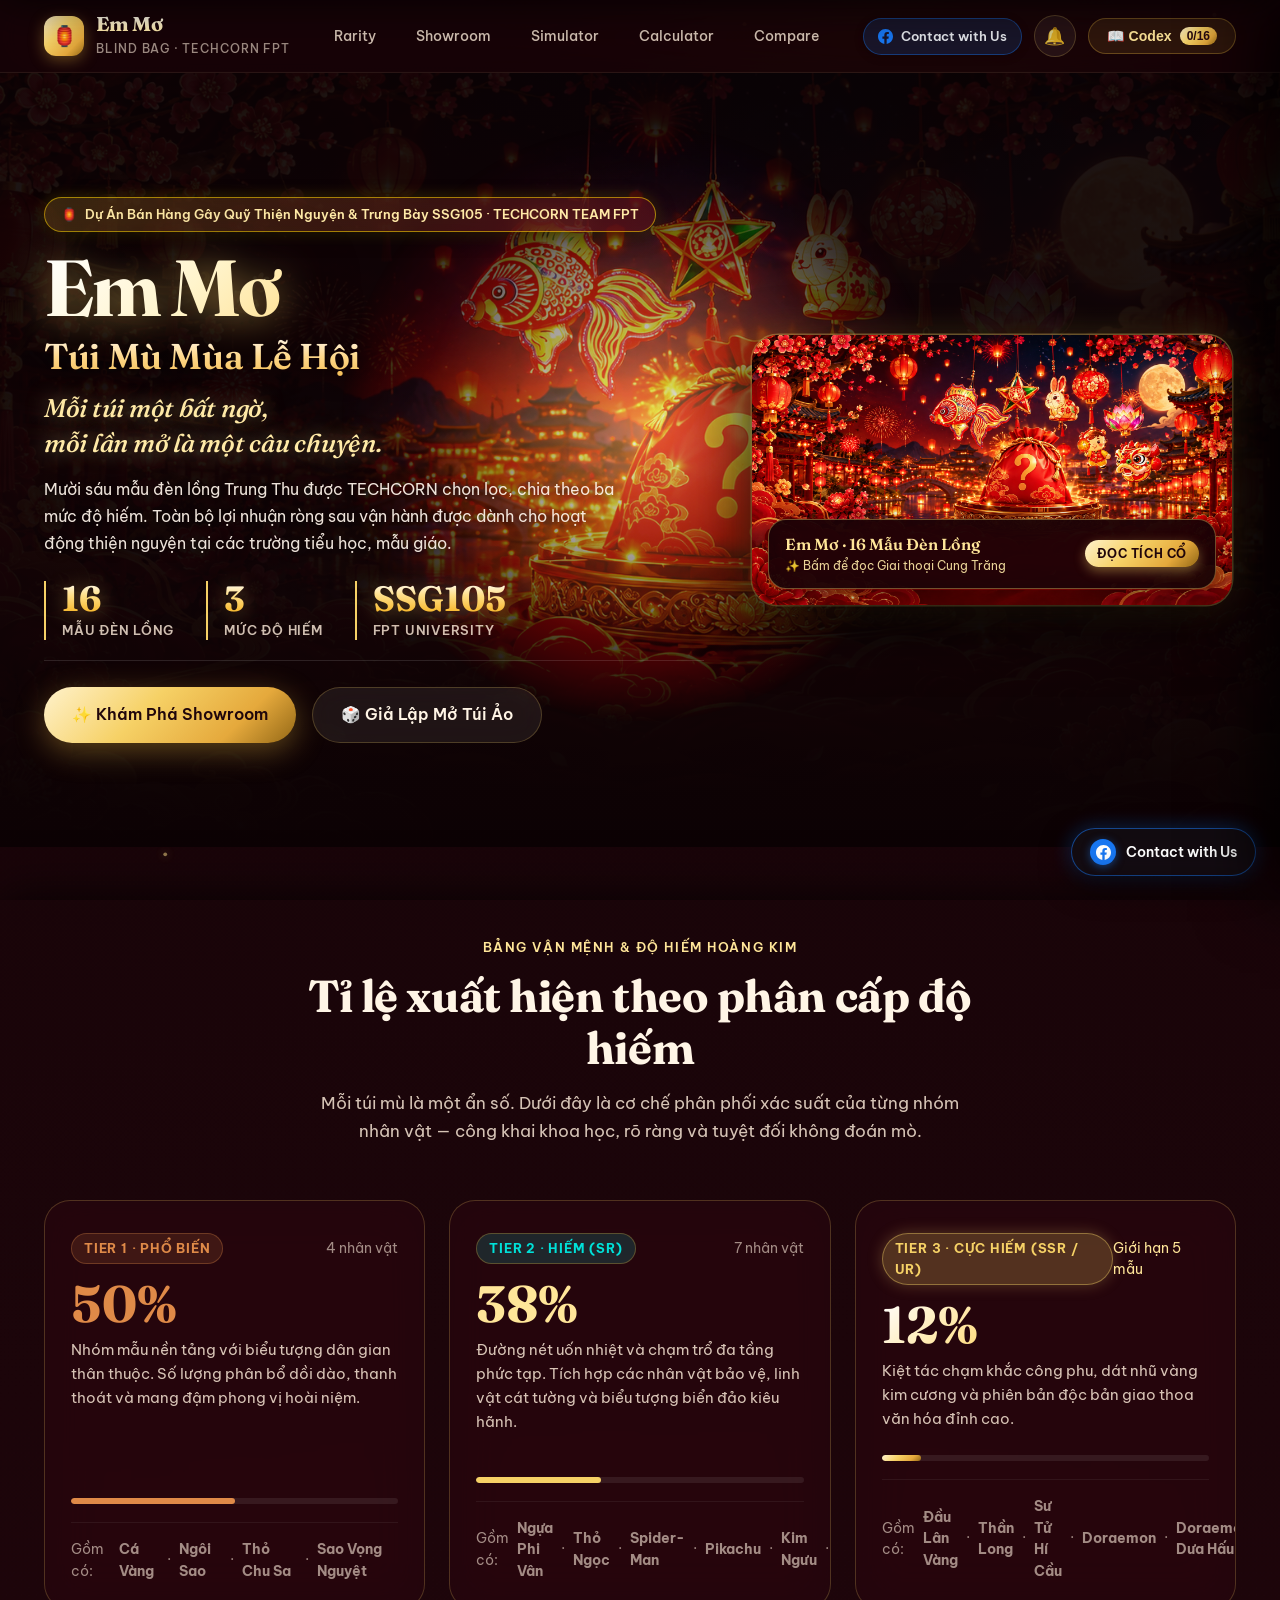
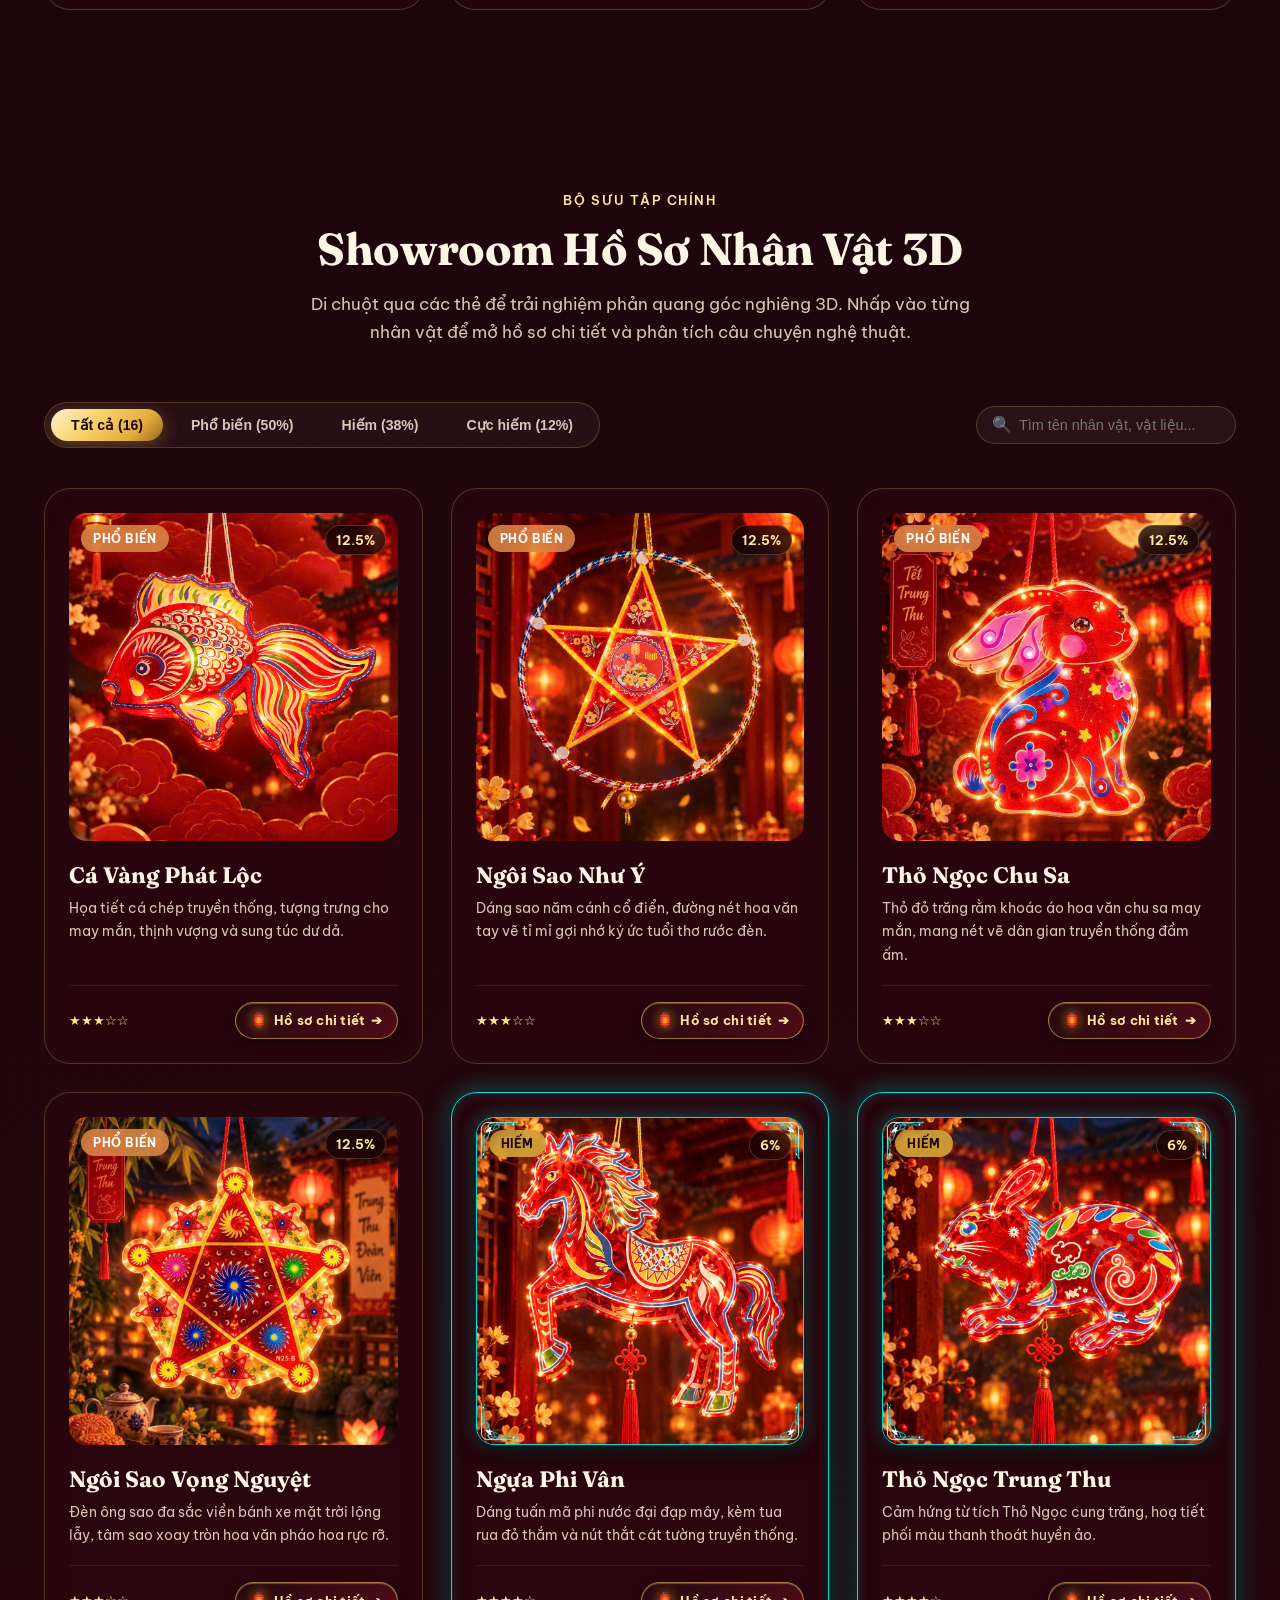
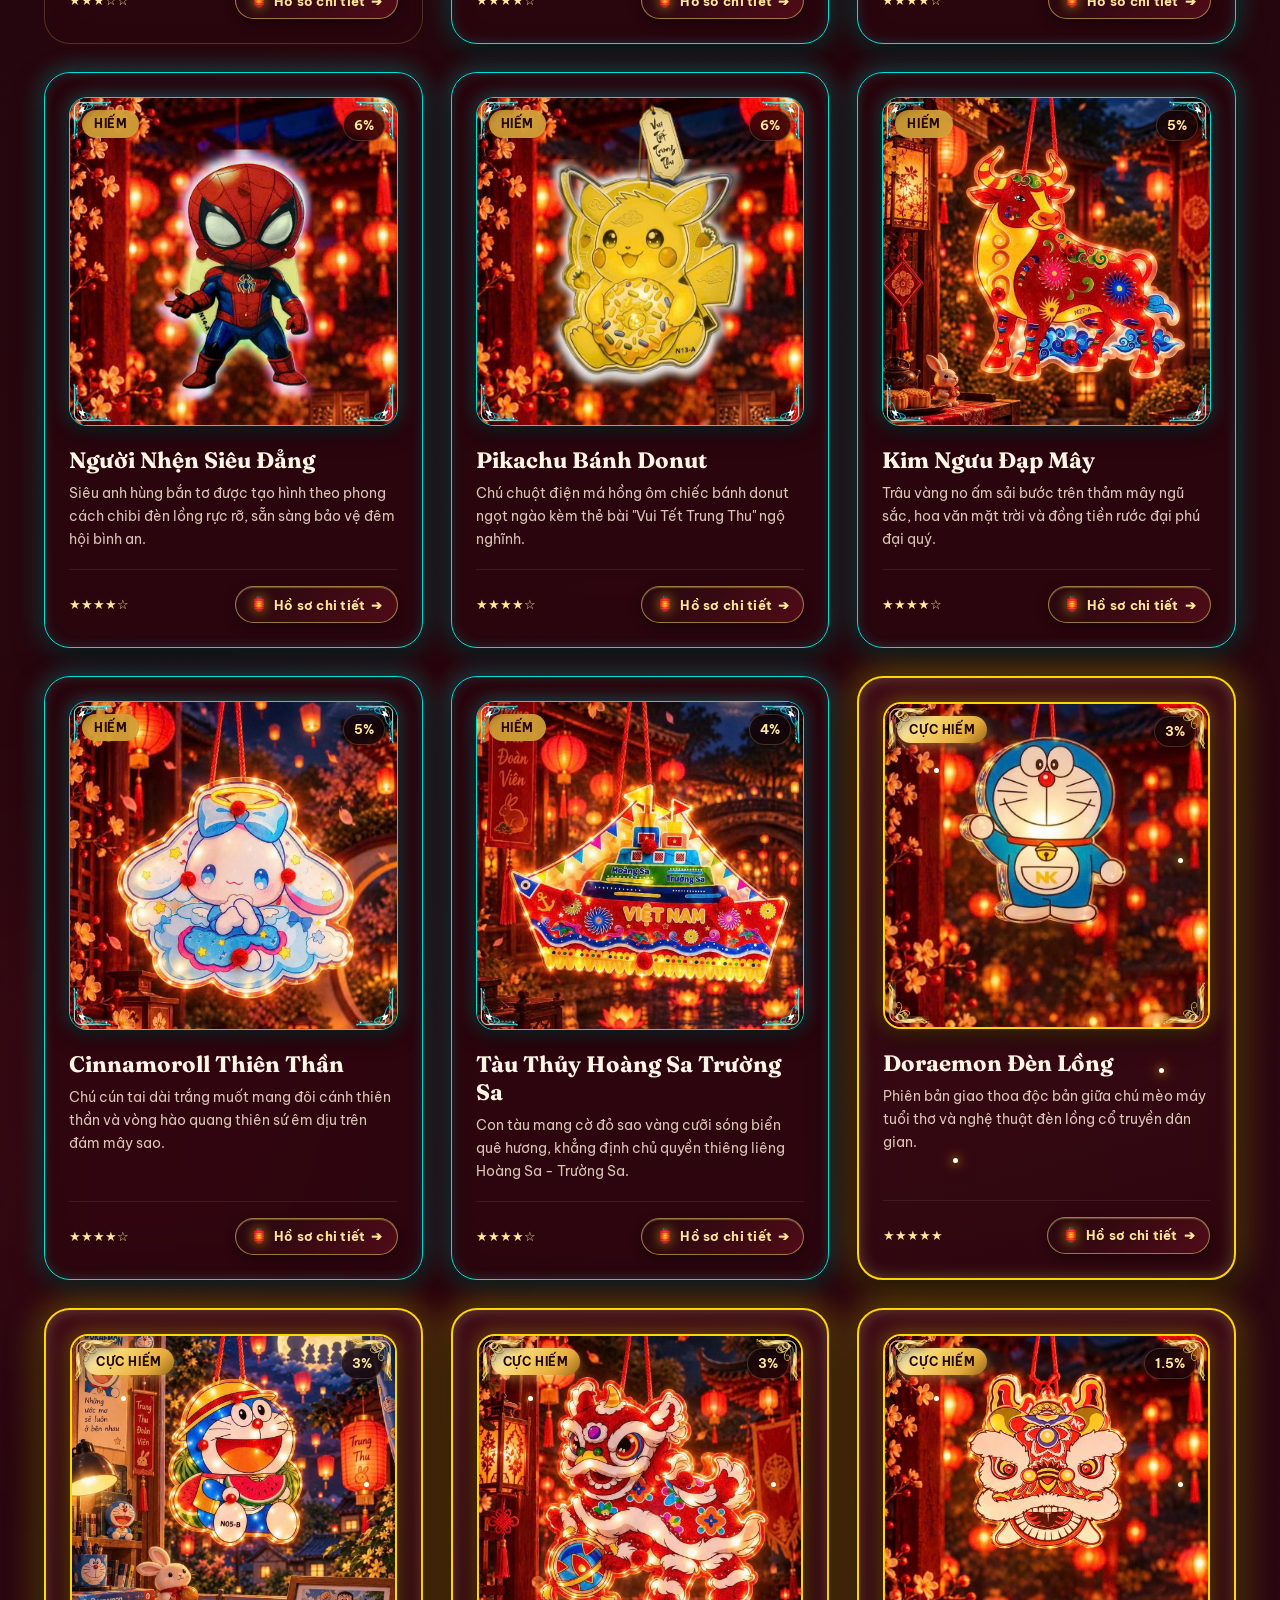
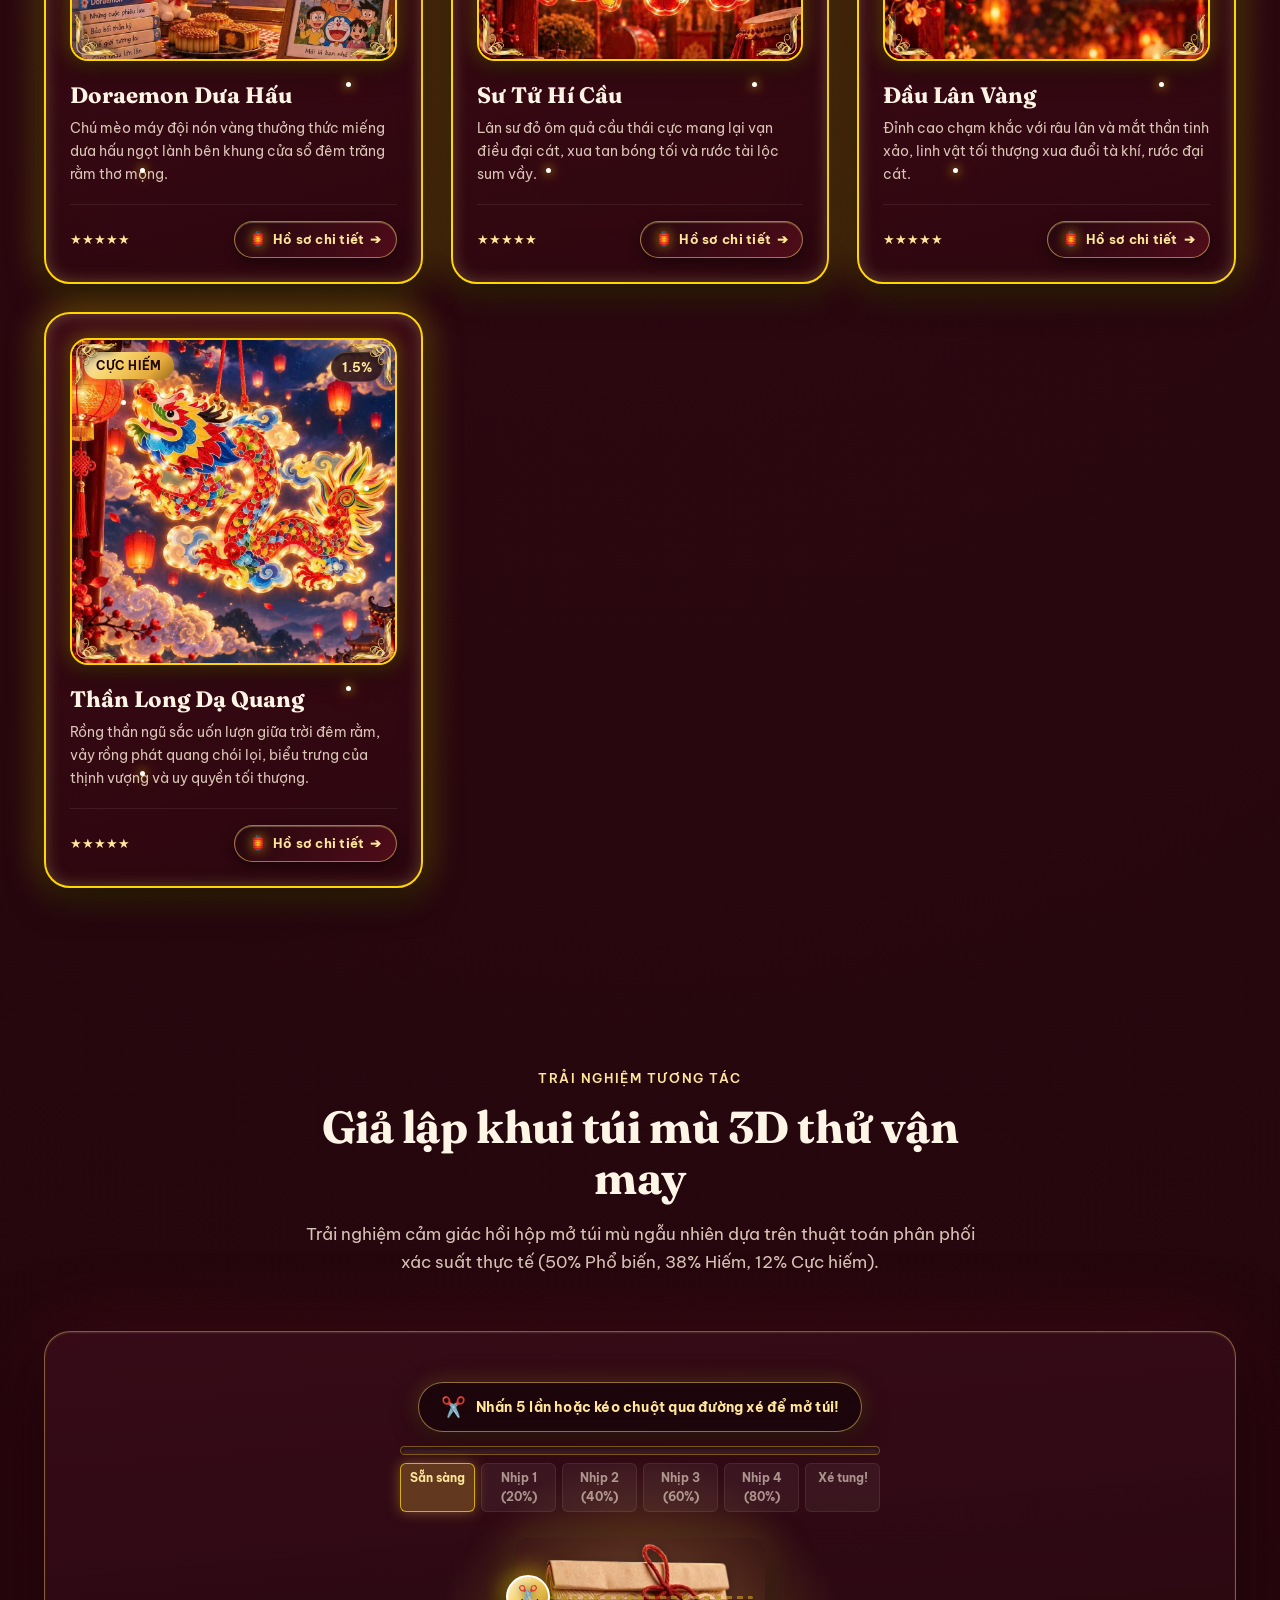
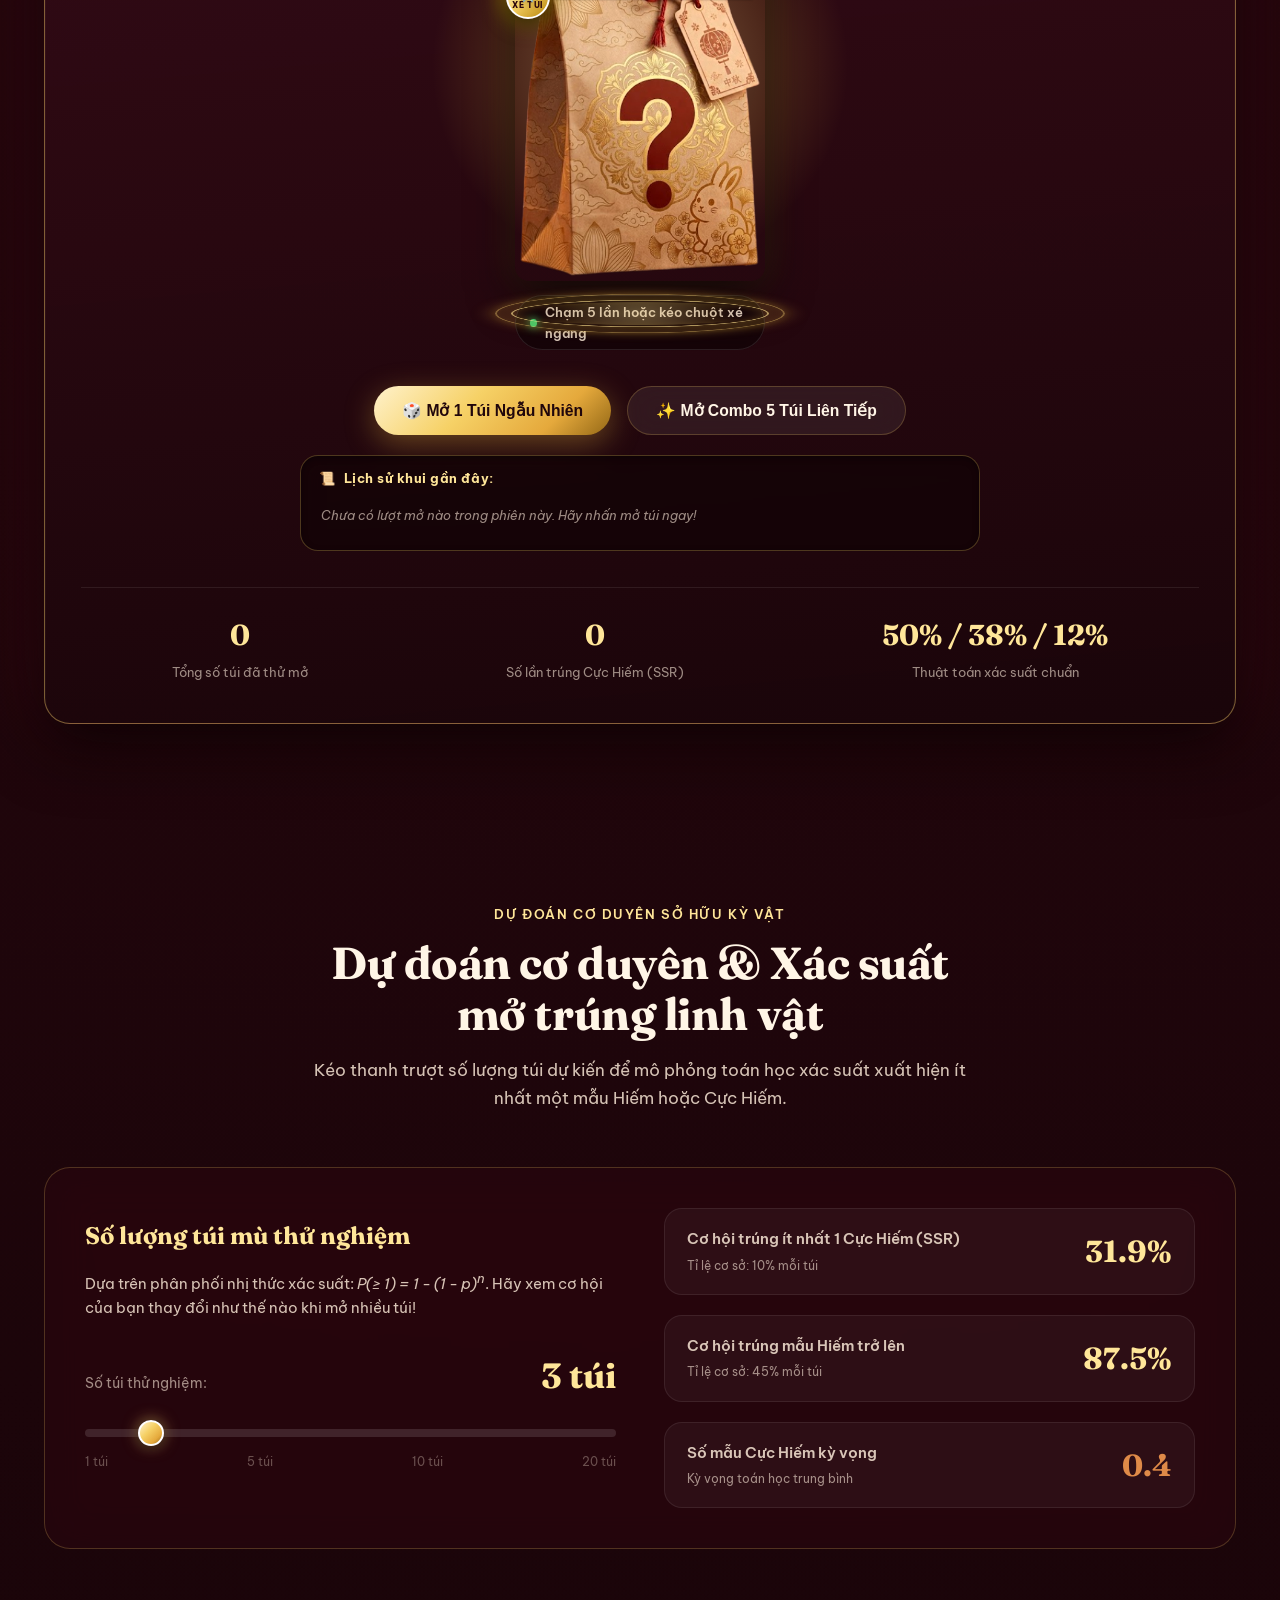
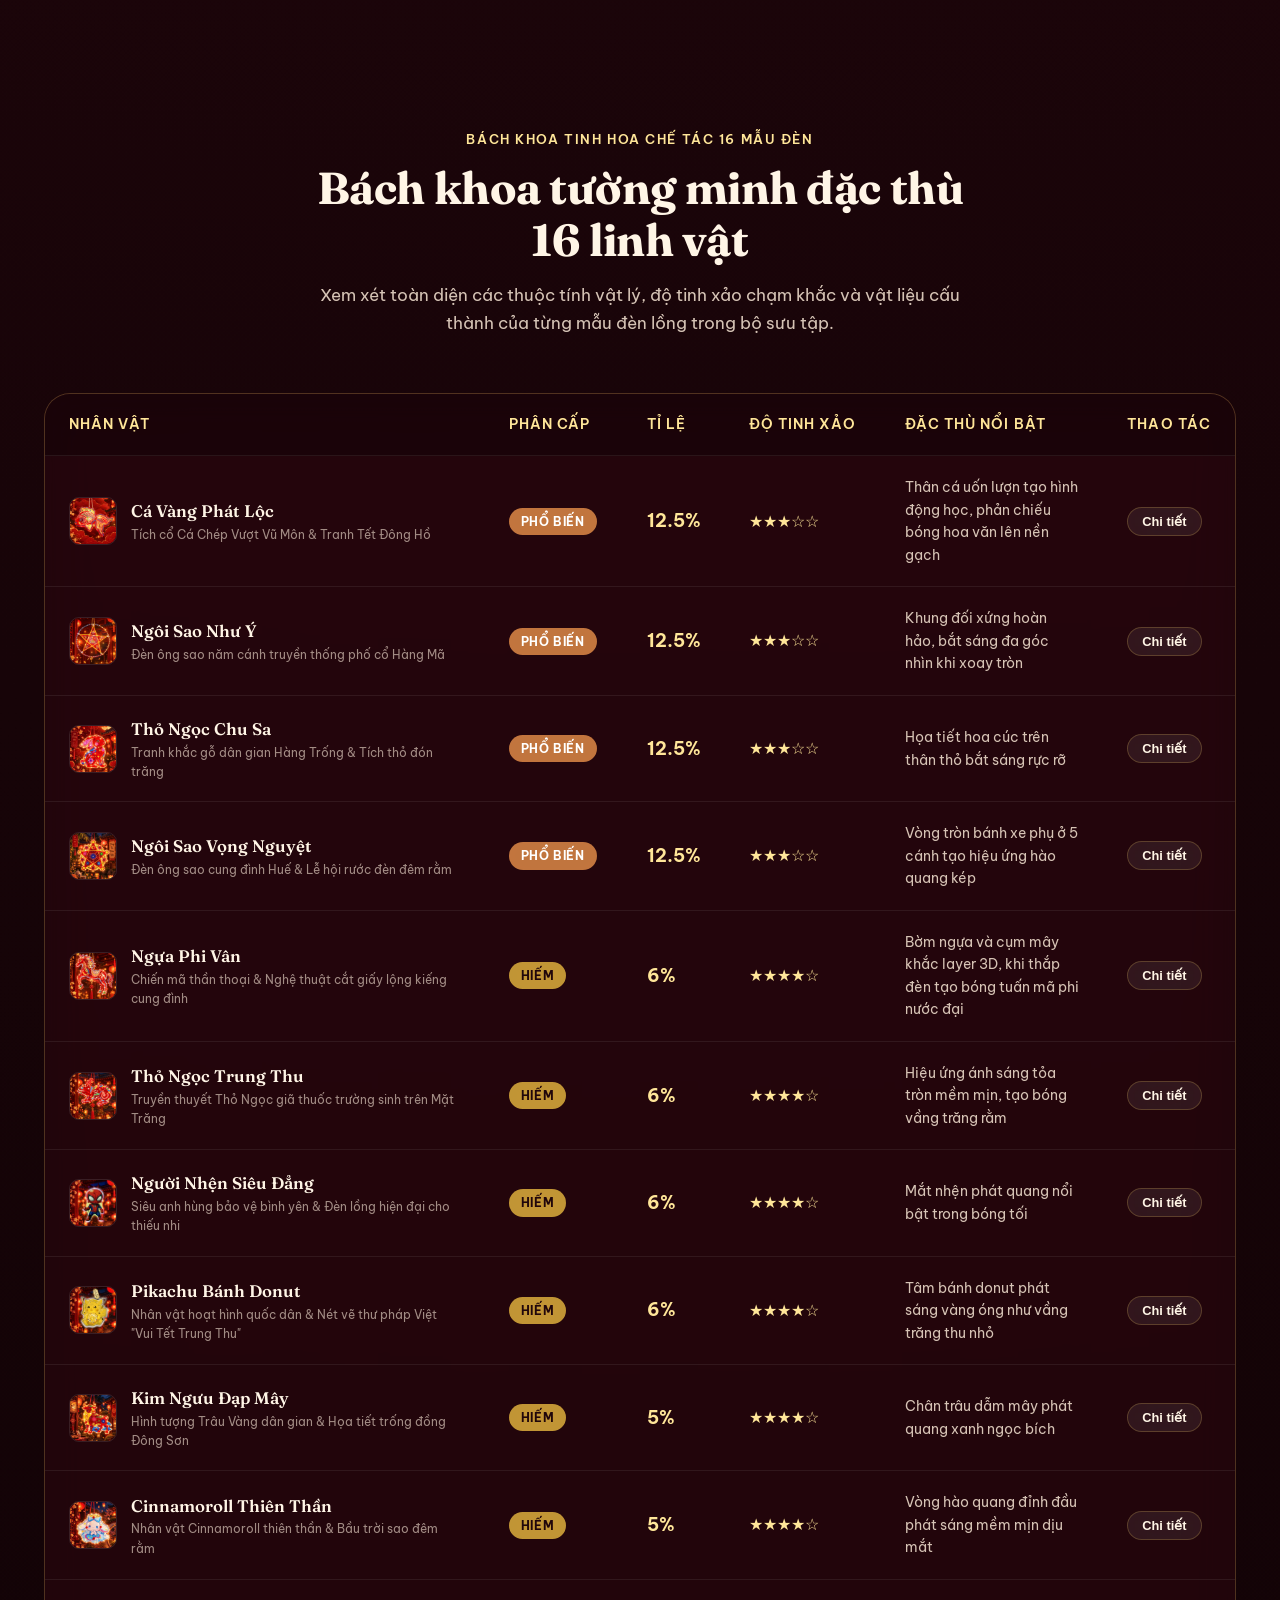
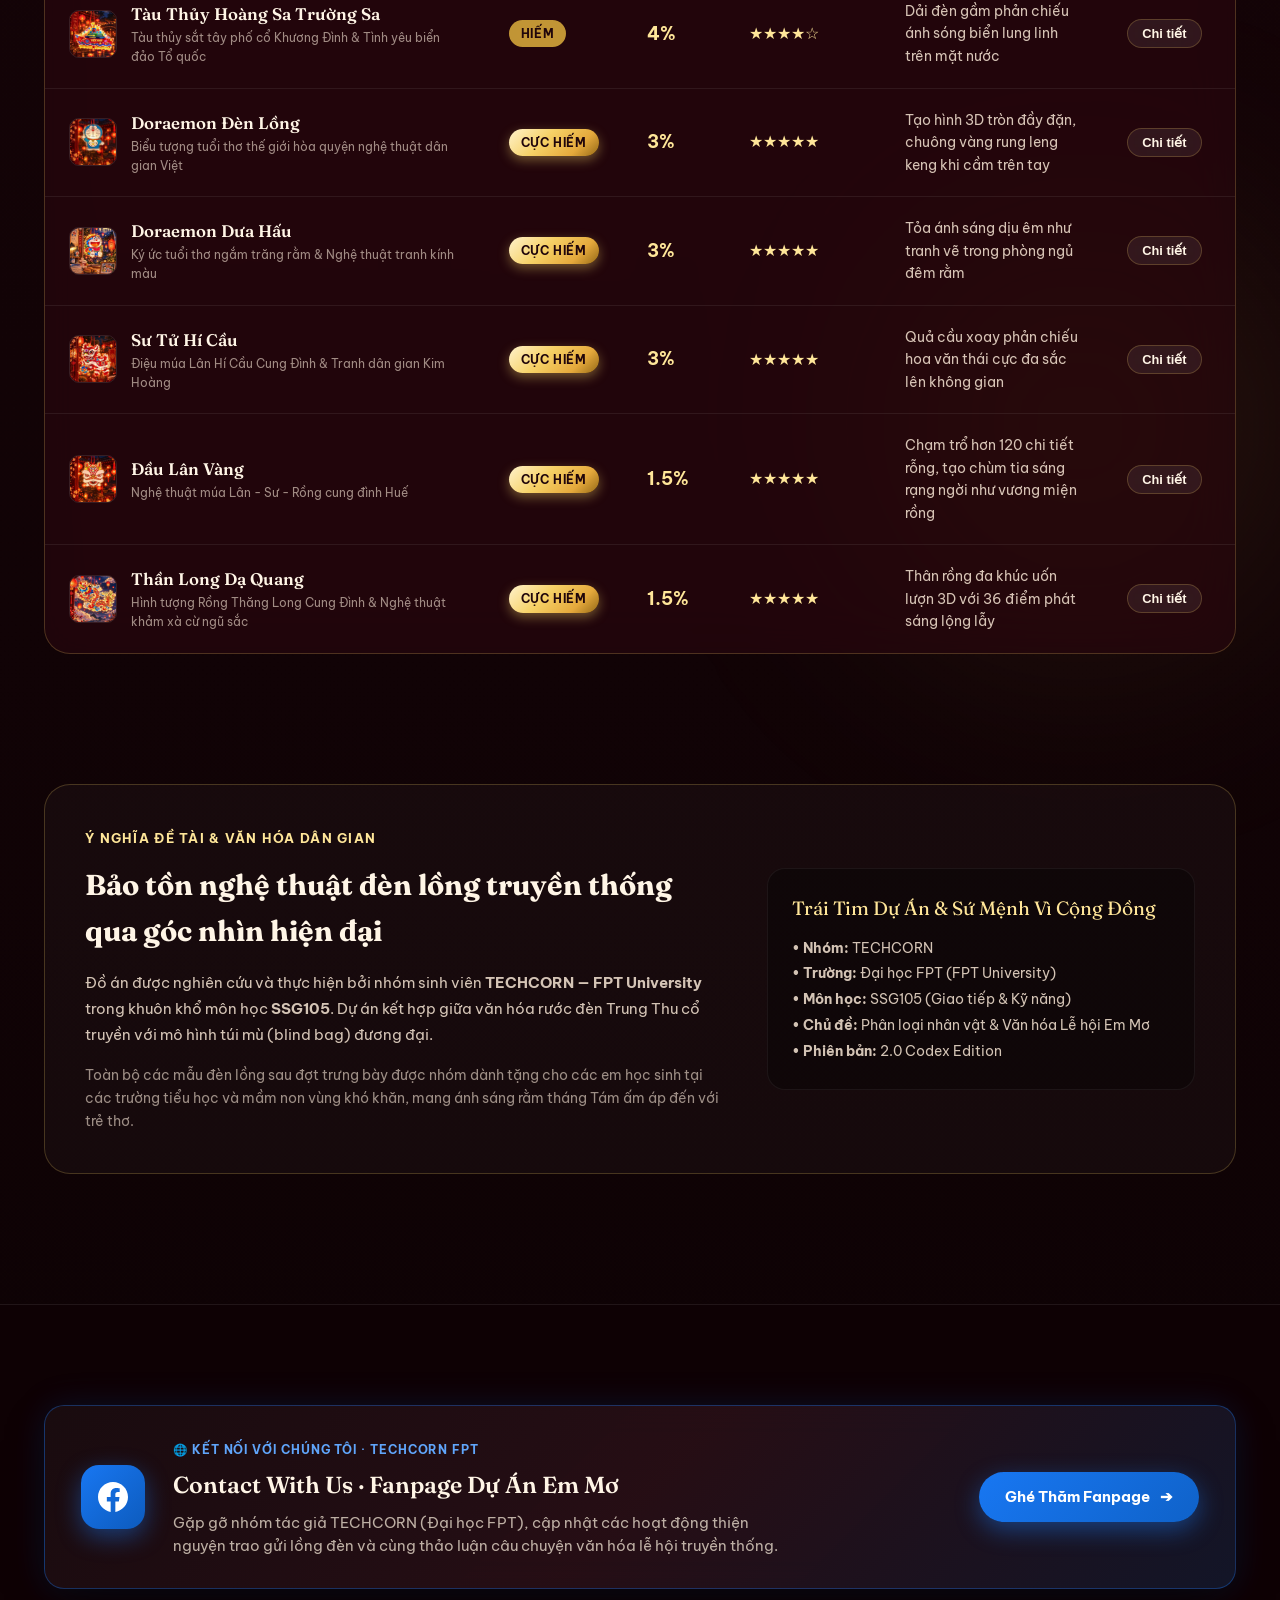
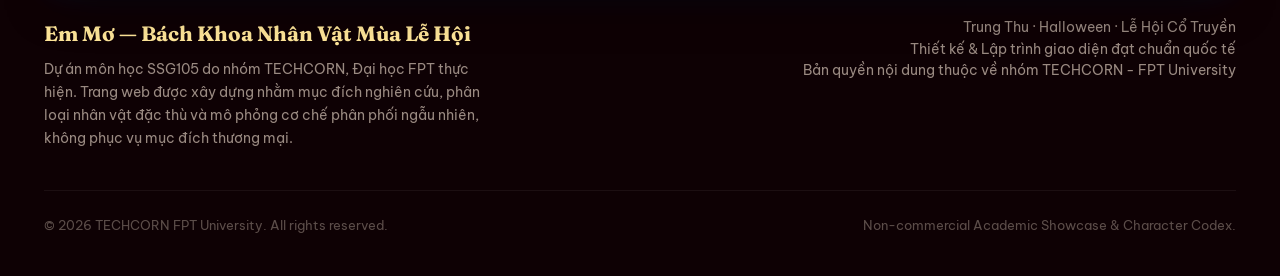
==== commit 935a95a5: "chore: cap nhat noi dung Contact with Us tren index.html" ====
--- a/index.html
+++ b/index.html
@@ -145,12 +145,12 @@
 
       <div class="nav-actions">
         <a href="https://www.facebook.com/share/1c75xEN3fK/?mibextid=wwXIfr" target="_blank" rel="noopener noreferrer"
-          class="btn-contact-header" title="Liên hệ Fanpage Facebook TECHCORN" aria-label="Contact With Me Facebook">
+          class="btn-contact-header" title="Liên hệ Fanpage Facebook TECHCORN" aria-label="Contact With Us Facebook">
           <svg width="15" height="15" viewBox="0 0 24 24">
             <path
               d="M24 12.073c0-6.627-5.373-12-12-12s-12 5.373-12 12c0 5.99 4.388 10.954 10.125 11.854v-8.385H7.078v-3.47h3.047V9.43c0-3.007 1.792-4.669 4.533-4.669 1.312 0 2.686.235 2.686.235v2.953H15.83c-1.491 0-1.956.925-1.956 1.874v2.25h3.328l-.532 3.47h-2.796v8.385C19.612 23.027 24 18.062 24 12.073z" />
           </svg>
-          <span>Contact with Me</span>
+          <span>Contact with Us</span>
         </a>
         <button class="btn-icon" id="btnAudioToggle" title="Bật/Tắt âm thanh tương tác" aria-label="Toggle Sound">
           🔔
@@ -673,7 +673,7 @@
   <!-- Site Footer -->
   <footer class="site-footer">
     <div class="container">
-      <!-- Contact With Me / Fanpage TECHCORN Box -->
+      <!-- Contact With Us / Fanpage TECHCORN Box -->
       <div class="contact-with-me-card" id="contact-with-me">
         <div class="contact-card-icon">
           <div class="fb-icon-bubble">
@@ -685,7 +685,7 @@
         </div>
         <div class="contact-card-info">
           <span class="contact-tag">🌐 KẾT NỐI VỚI CHÚNG TÔI · TECHCORN FPT</span>
-          <h3 class="contact-card-title">Contact With Me · Fanpage Dự Án Em Mơ</h3>
+          <h3 class="contact-card-title">Contact With Us · Fanpage Dự Án Em Mơ</h3>
           <p class="contact-card-desc">Gặp gỡ nhóm tác giả TECHCORN (Đại học FPT), cập nhật các hoạt động thiện nguyện
             trao gửi lồng đèn và cùng thảo luận câu chuyện văn hóa lễ hội truyền thống.</p>
         </div>
@@ -829,17 +829,17 @@
   <audio id="audioDelaySound" src="sound/delay_sound_effect.mp3" preload="auto"></audio>
   <audio id="audioAfterDelaySound" src="sound/after_delay_sound.mp3" preload="auto"></audio>
 
-  <!-- Floating Contact With Me Widget -->
+  <!-- Floating Contact With Us Widget -->
   <a href="https://www.facebook.com/share/1c75xEN3fK/?mibextid=wwXIfr" target="_blank" rel="noopener noreferrer"
     class="floating-contact-pill" title="Nhắn tin & Theo dõi Fanpage Facebook TECHCORN"
-    aria-label="Contact with Me on Facebook">
+    aria-label="Contact with Us on Facebook">
     <div class="floating-fb-icon">
       <svg viewBox="0 0 24 24">
         <path
           d="M24 12.073c0-6.627-5.373-12-12-12s-12 5.373-12 12c0 5.99 4.388 10.954 10.125 11.854v-8.385H7.078v-3.47h3.047V9.43c0-3.007 1.792-4.669 4.533-4.669 1.312 0 2.686.235 2.686.235v2.953H15.83c-1.491 0-1.956.925-1.956 1.874v2.25h3.328l-.532 3.47h-2.796v8.385C19.612 23.027 24 18.062 24 12.073z" />
       </svg>
     </div>
-    <span>Contact with Me</span>
+    <span>Contact with Us</span>
   </a>
 
   <!-- JavaScript Modules -->
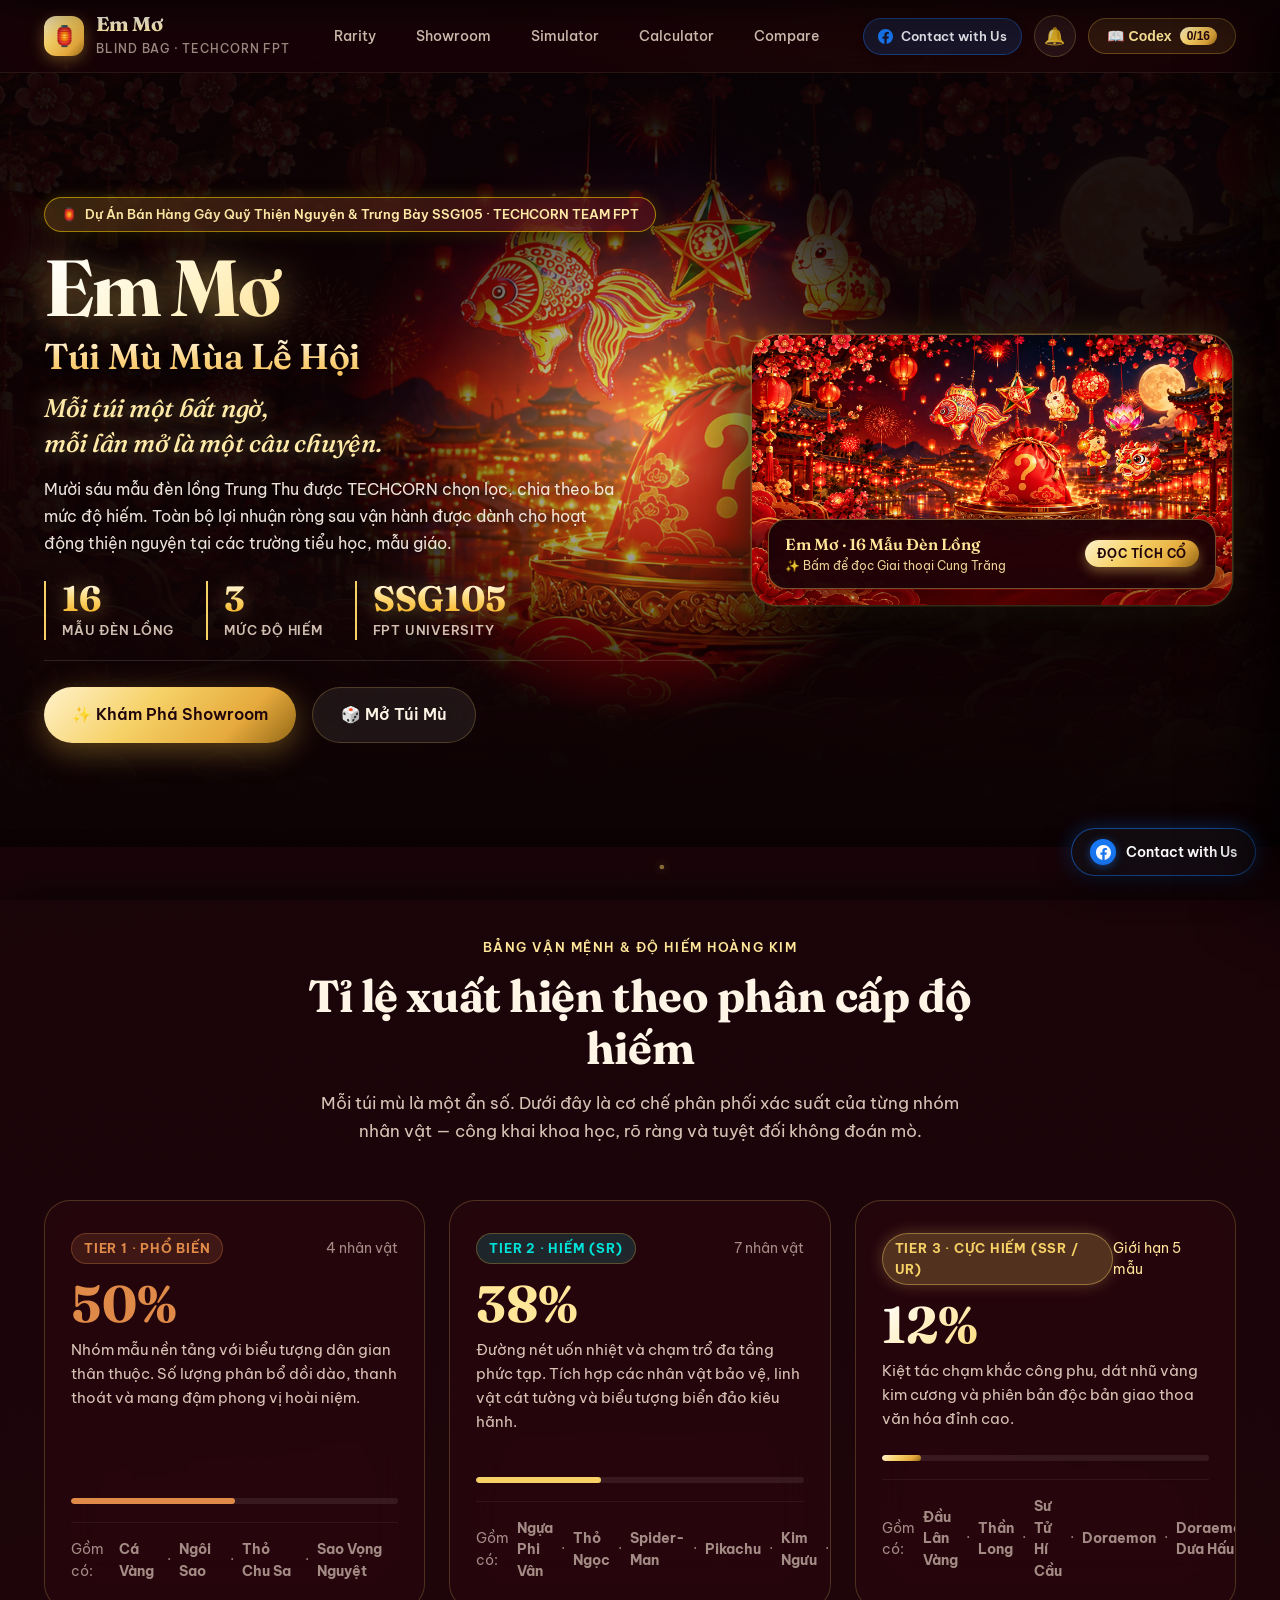
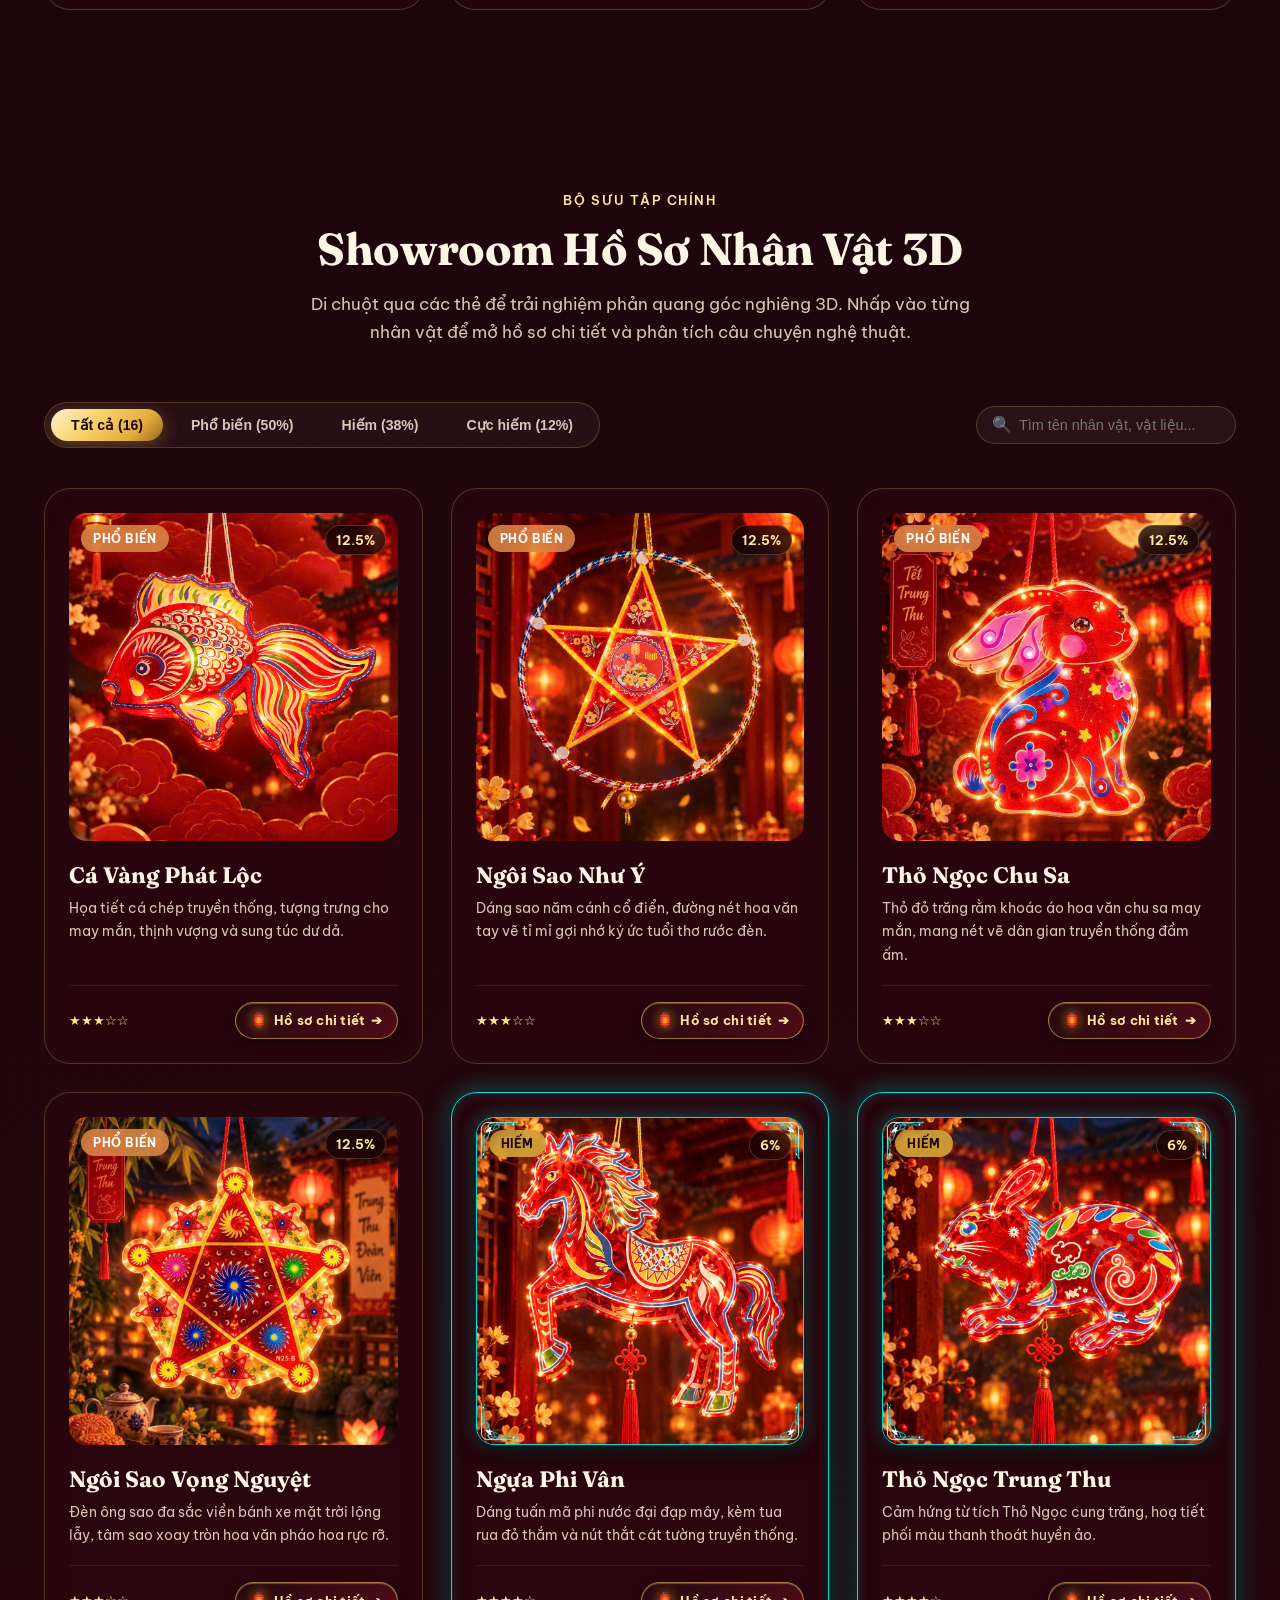
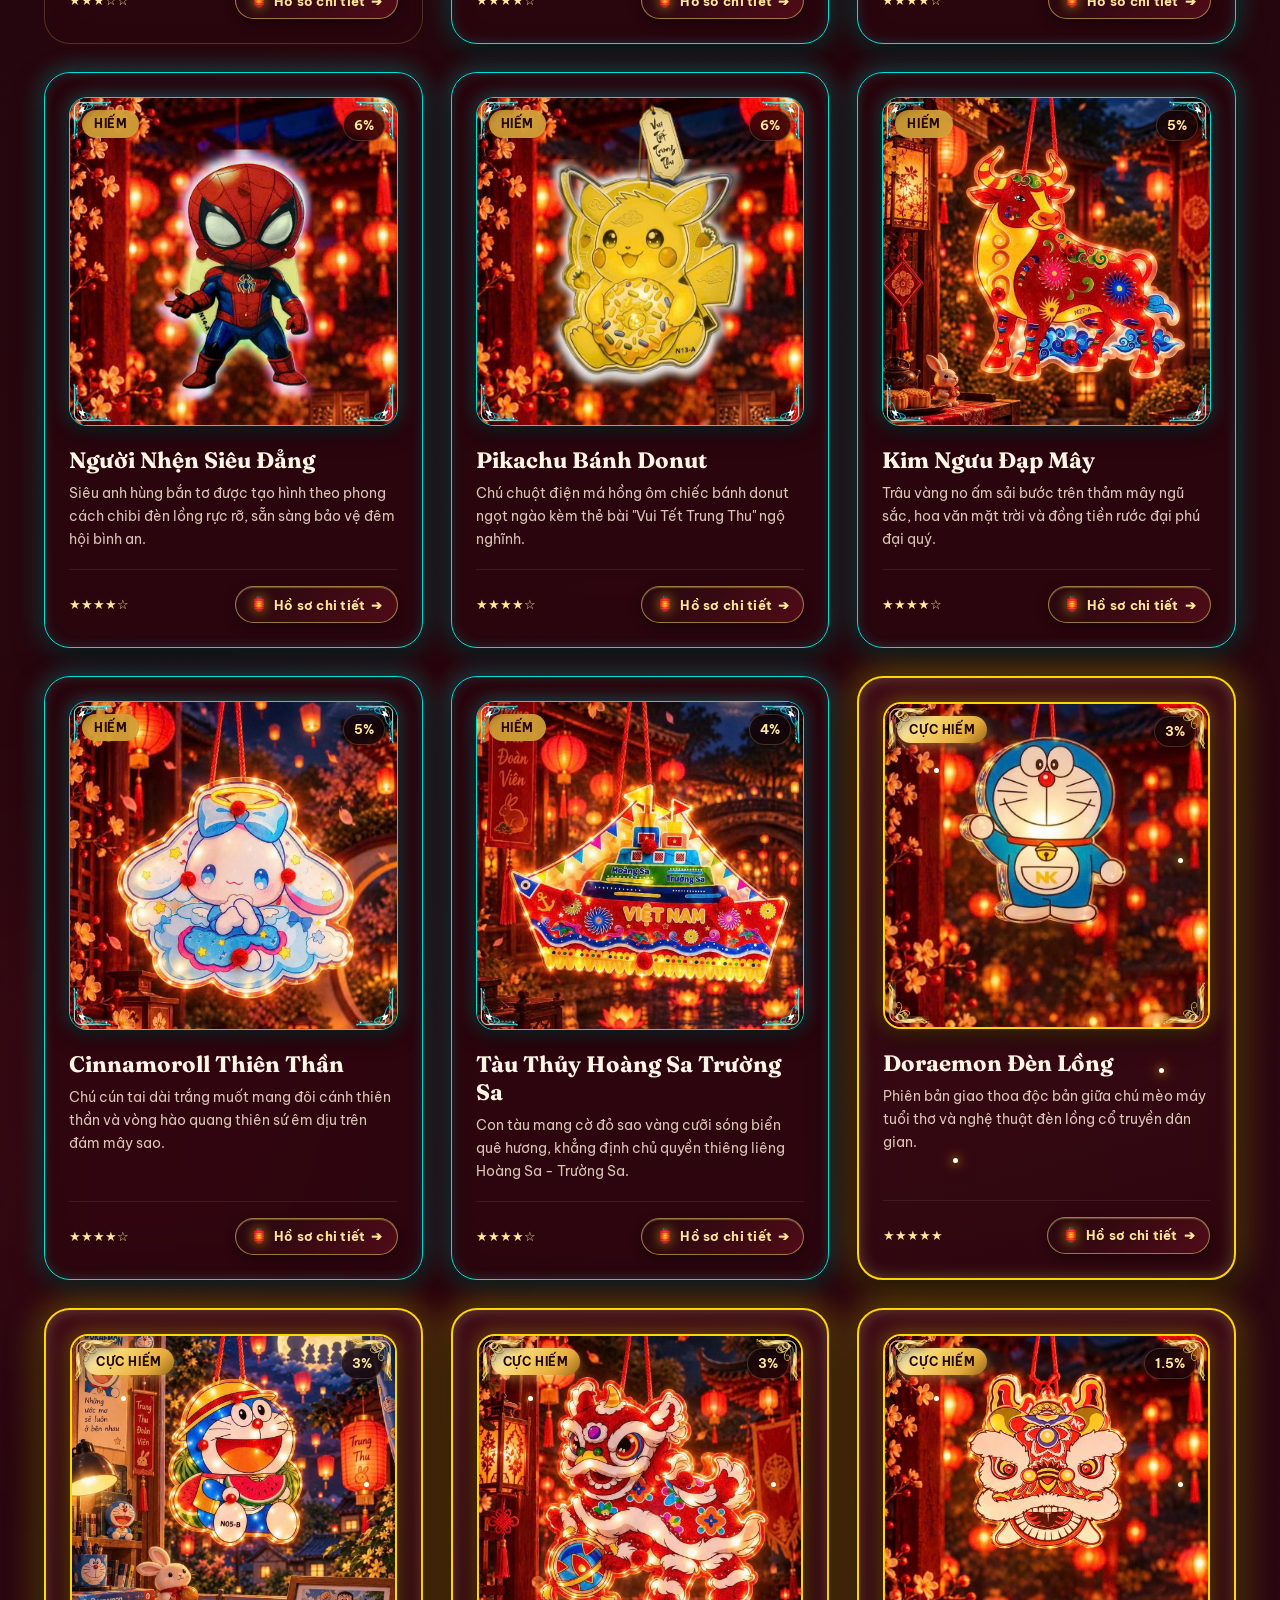
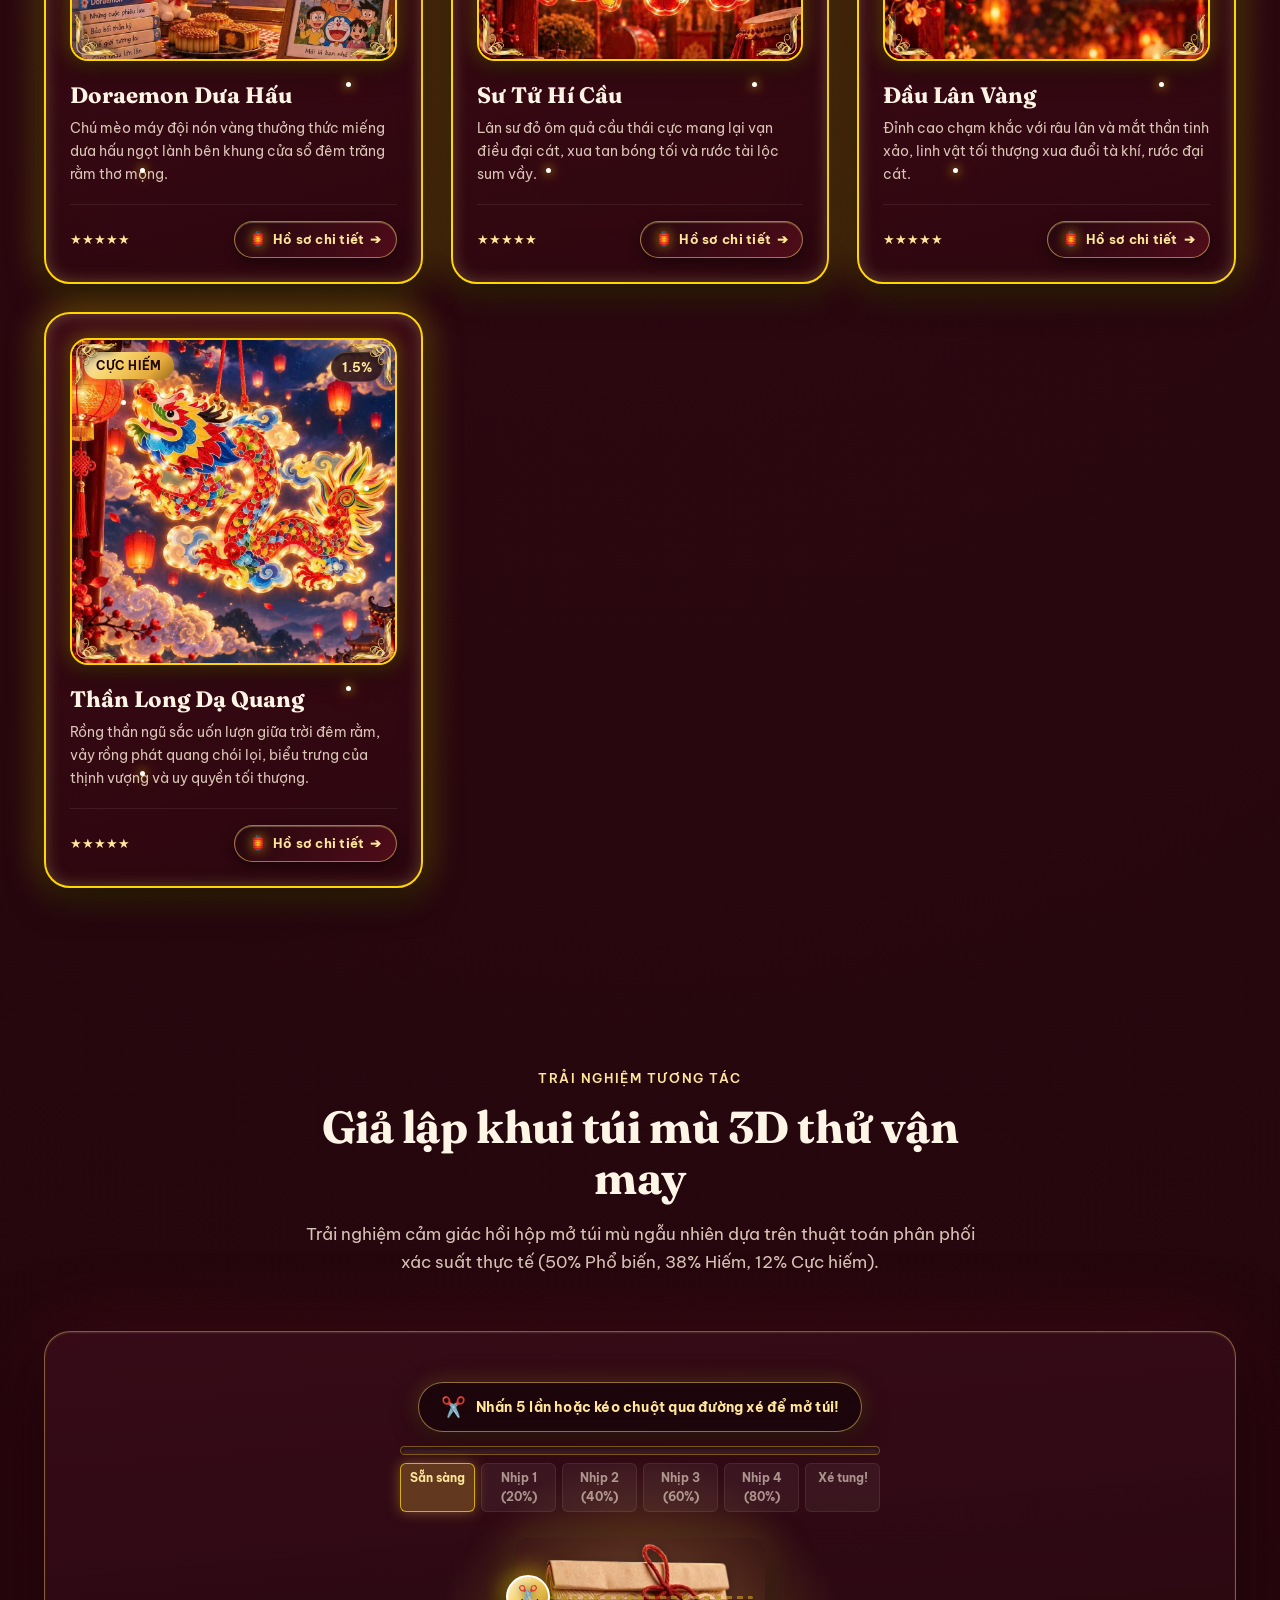
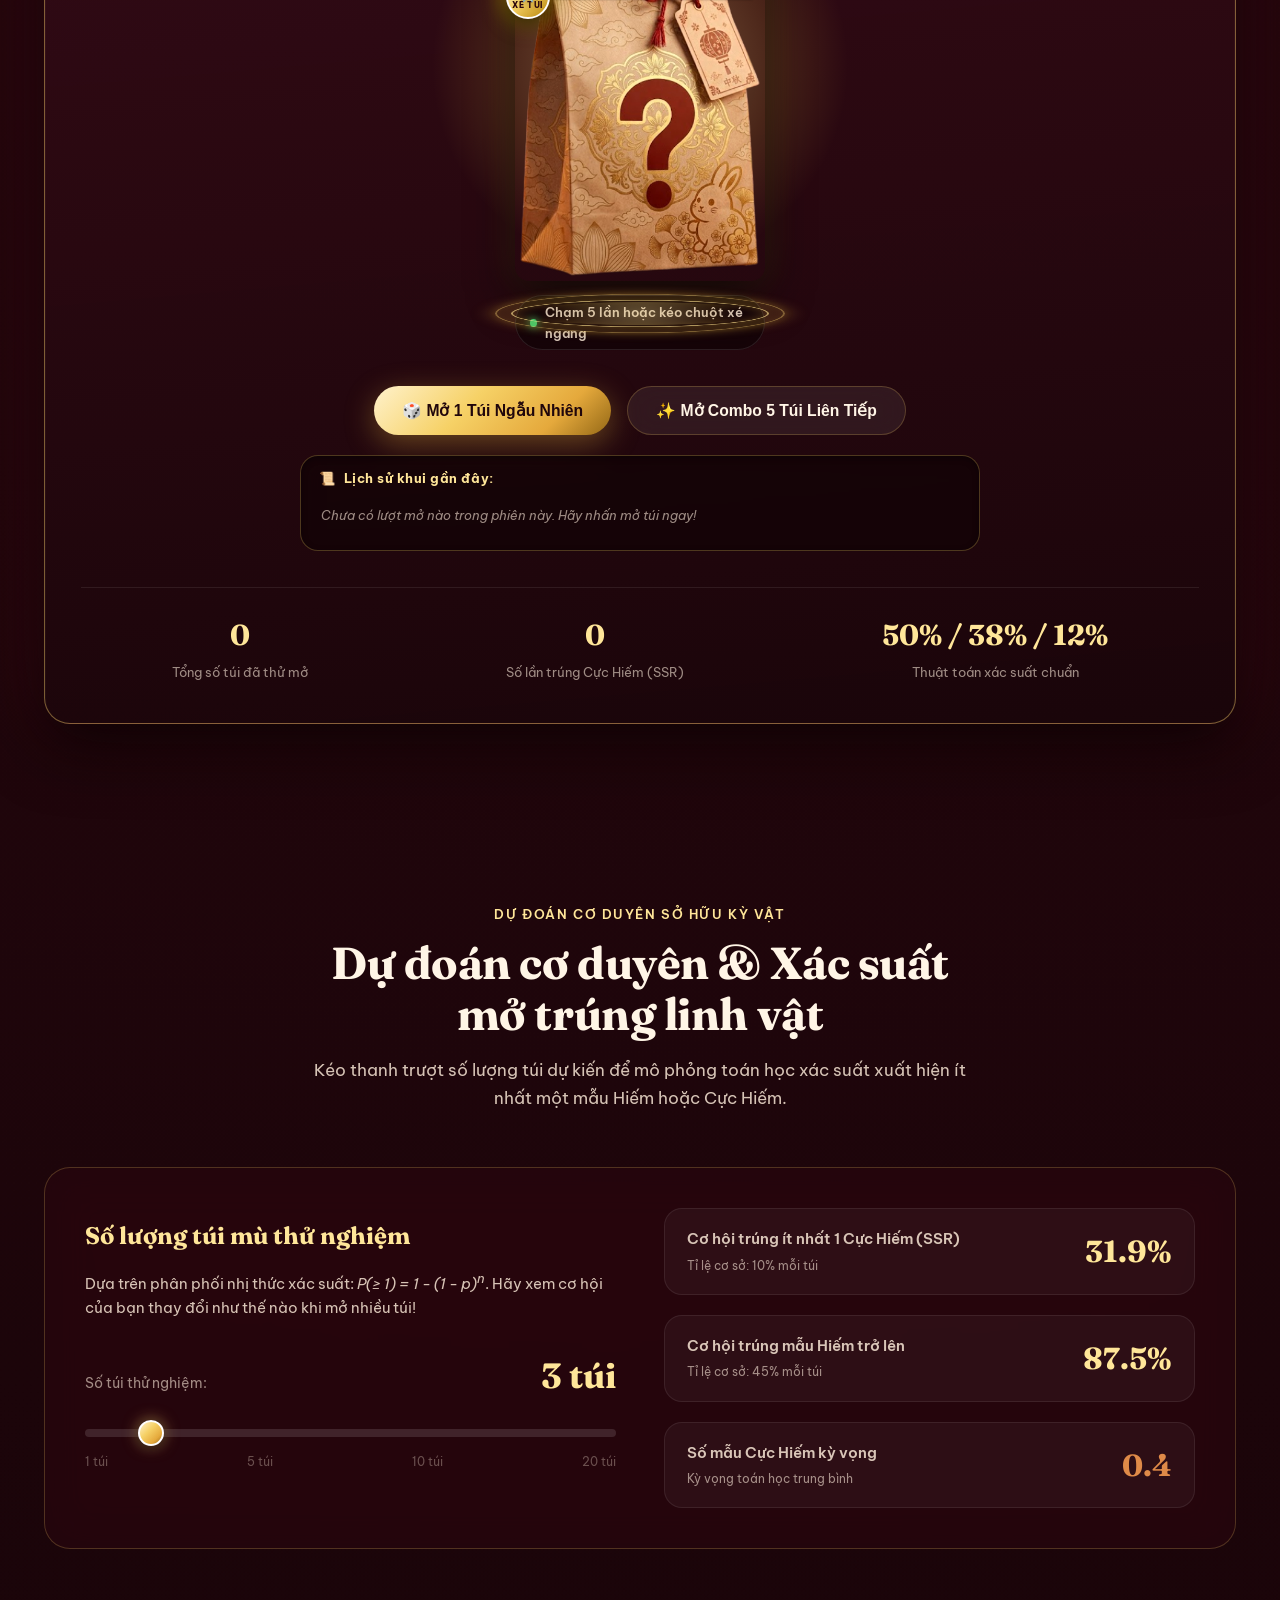
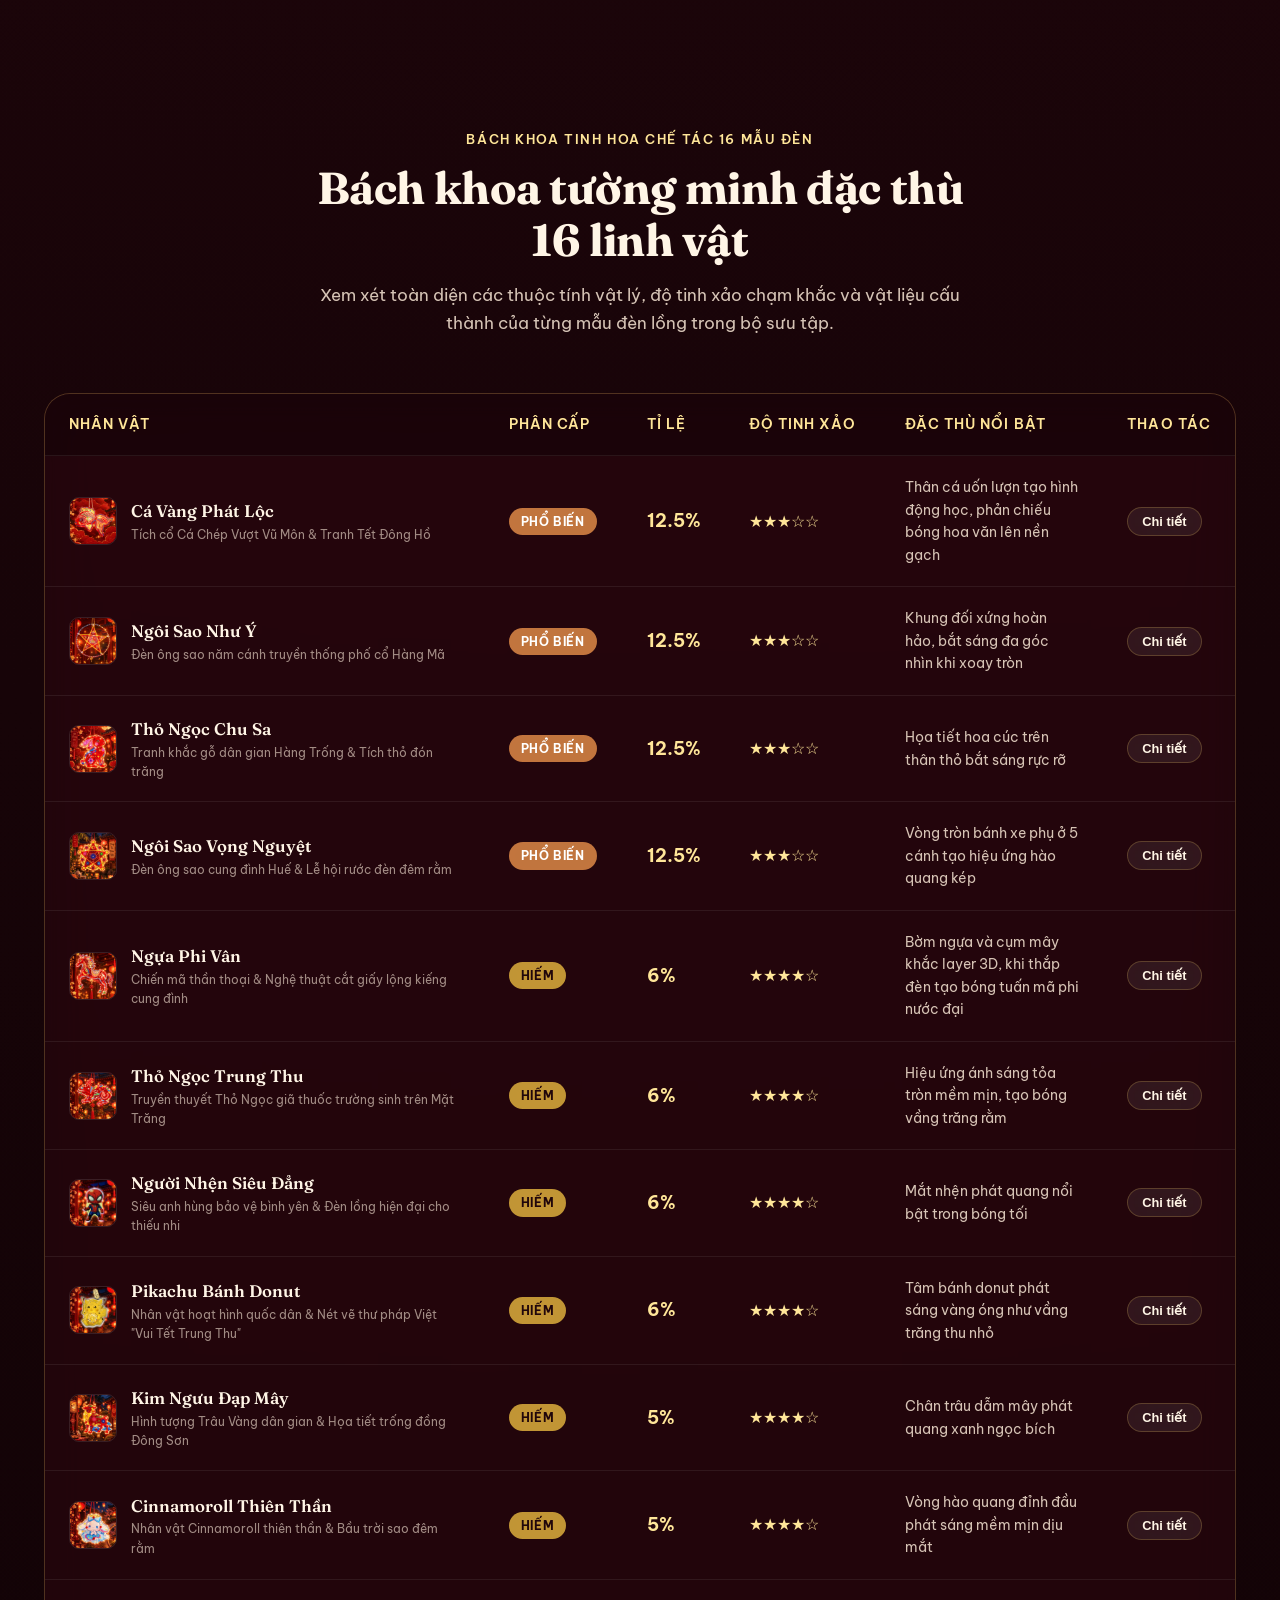
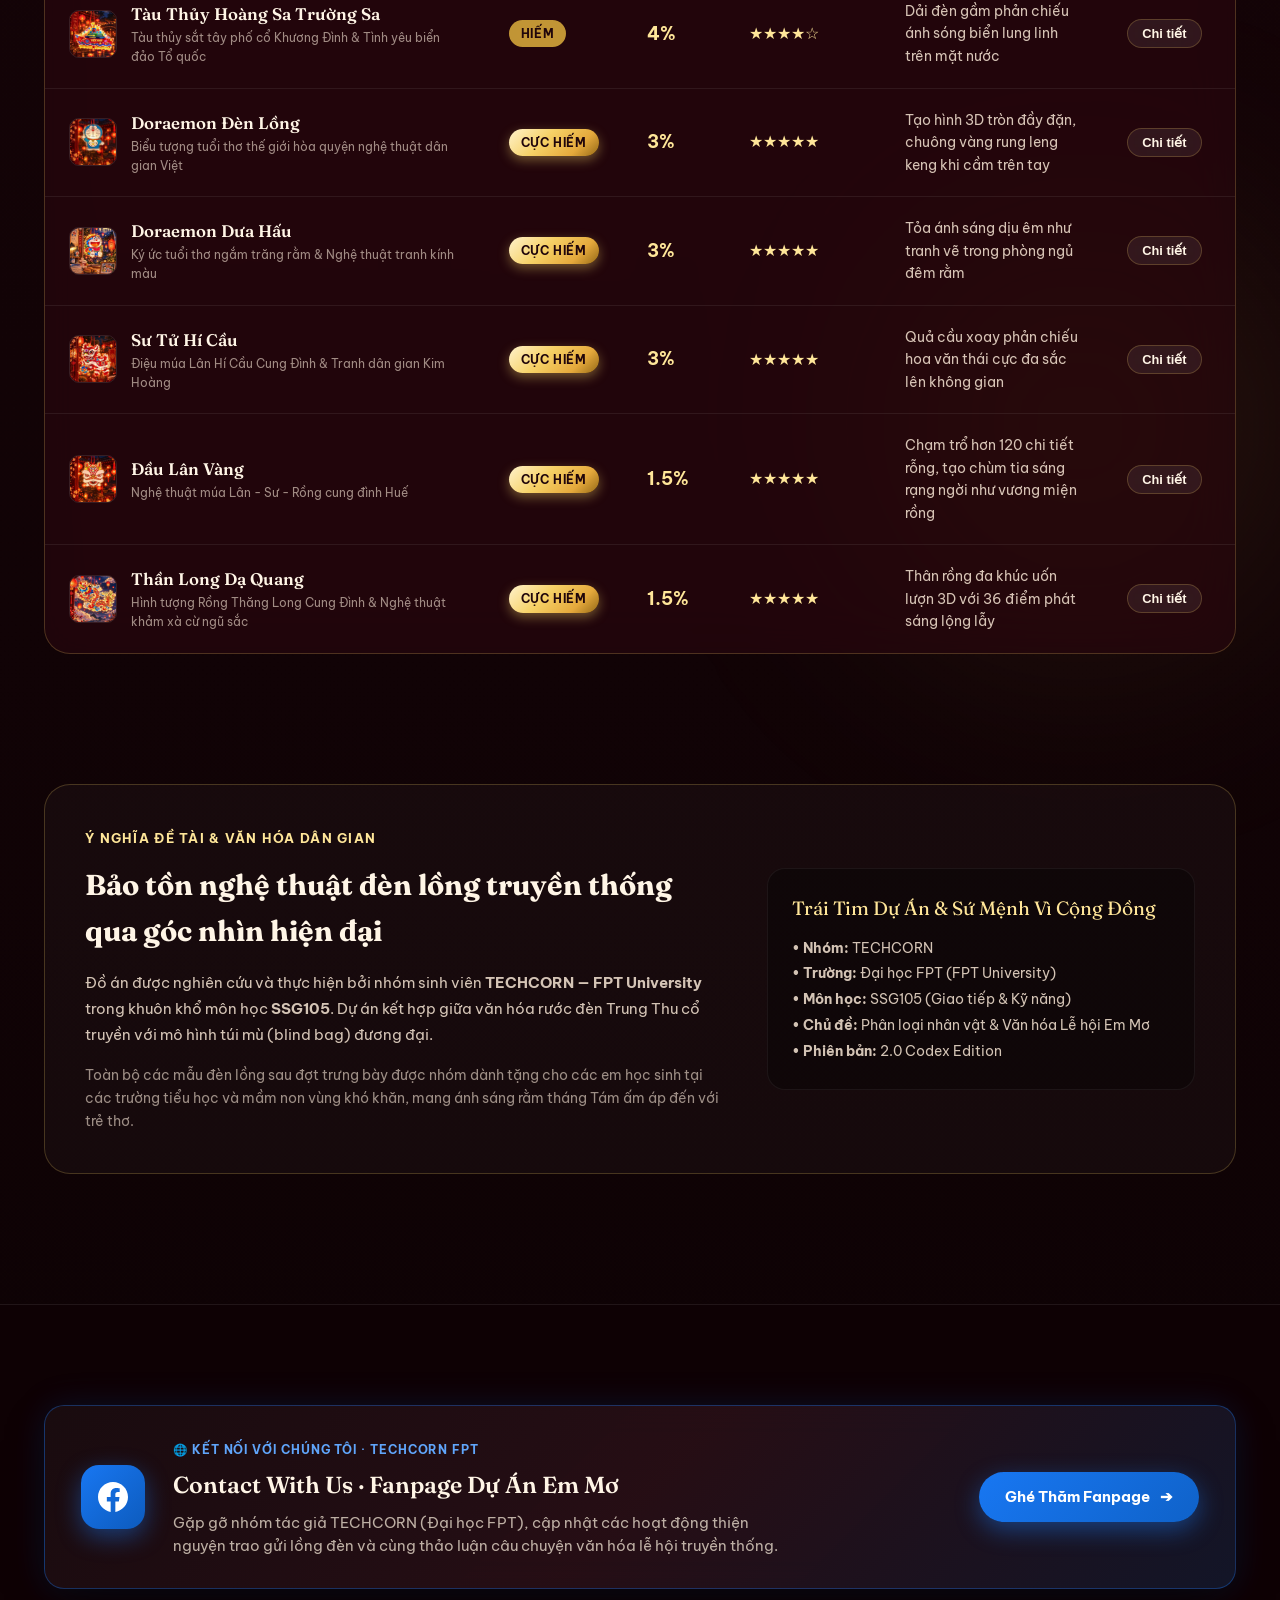
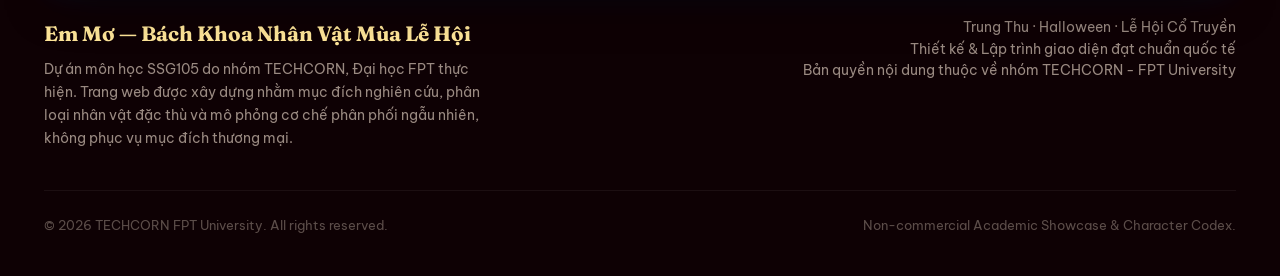
==== commit 03412b4e: "update: cap nhat text Mo Tui Mu tren index.html" ====
--- a/index.html
+++ b/index.html
@@ -213,7 +213,7 @@
             <span>✨ Khám Phá Showroom</span>
           </a>
           <a href="#gacha" class="btn btn-secondary" id="btnTryGacha">
-            <span>🎲 Giả Lập Mở Túi Ảo</span>
+            <span>🎲 Mở Túi Mù</span>
           </a>
         </div>
       </div>
